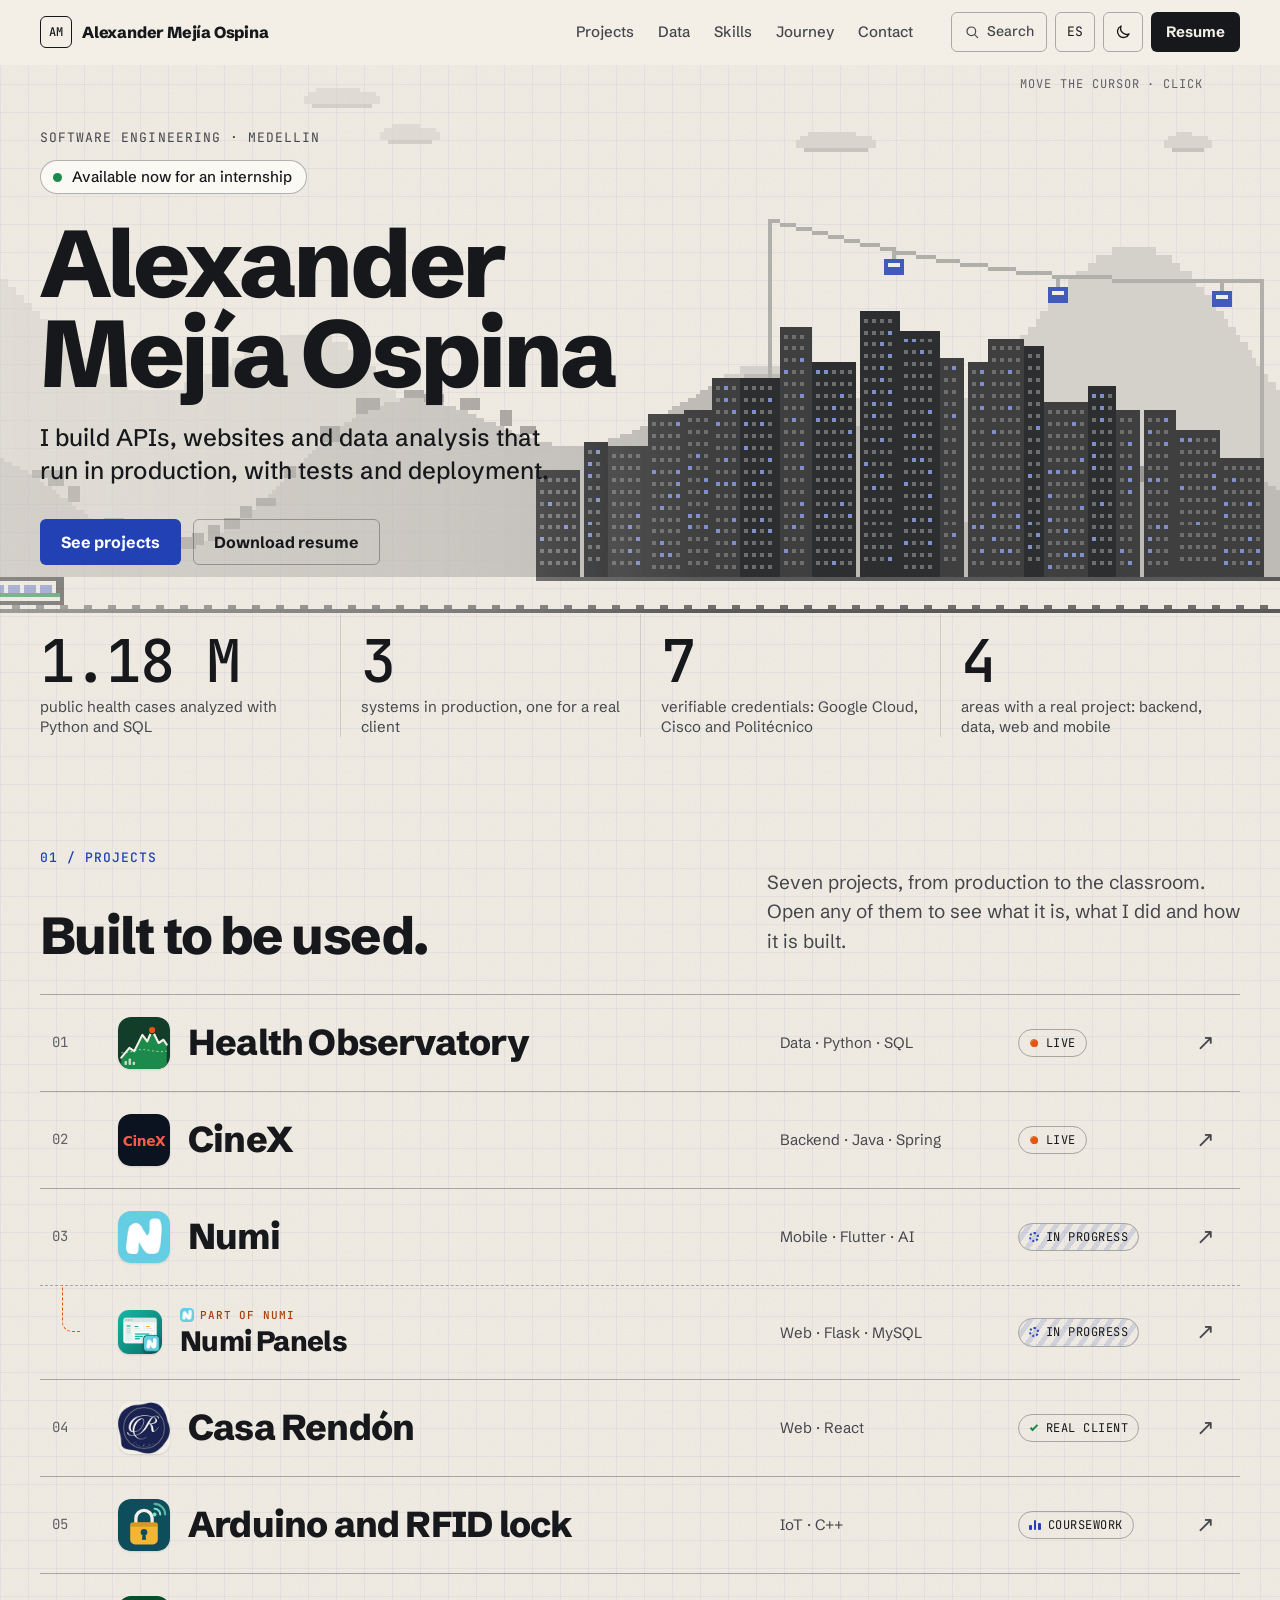
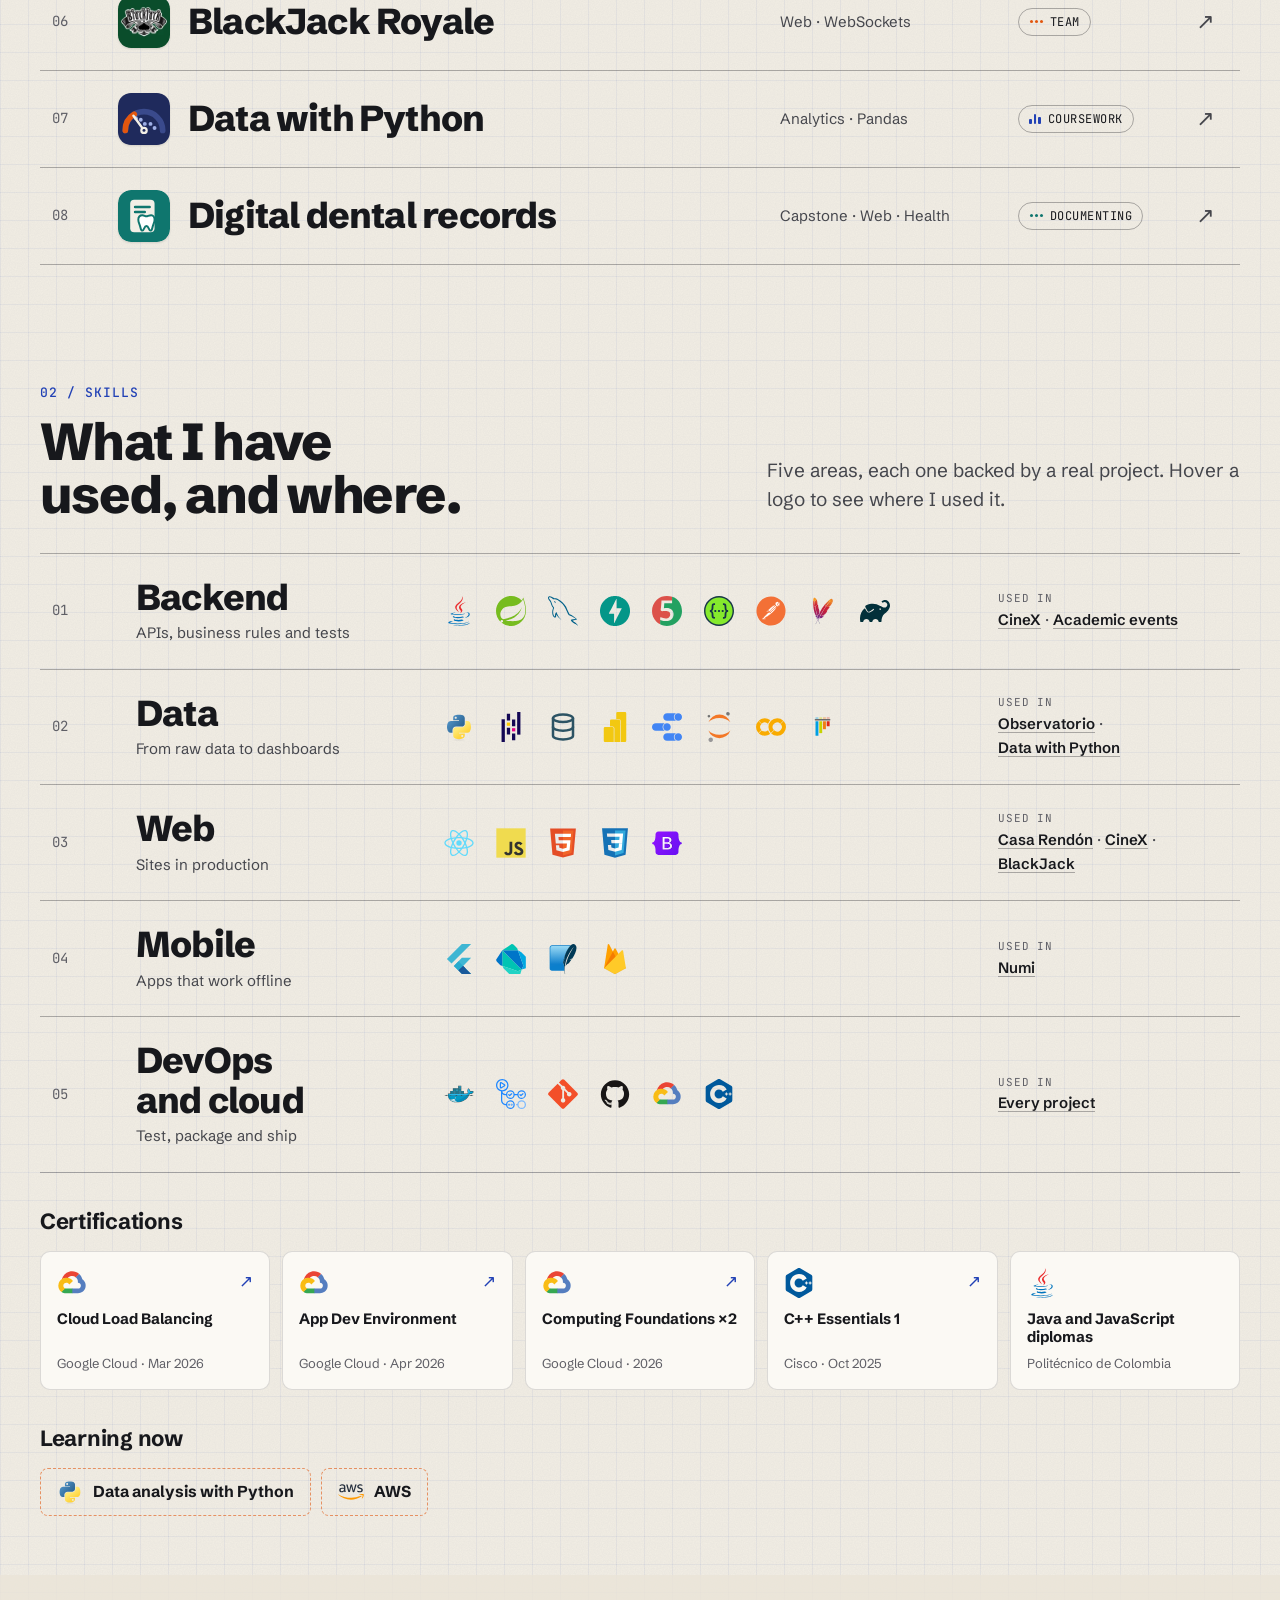
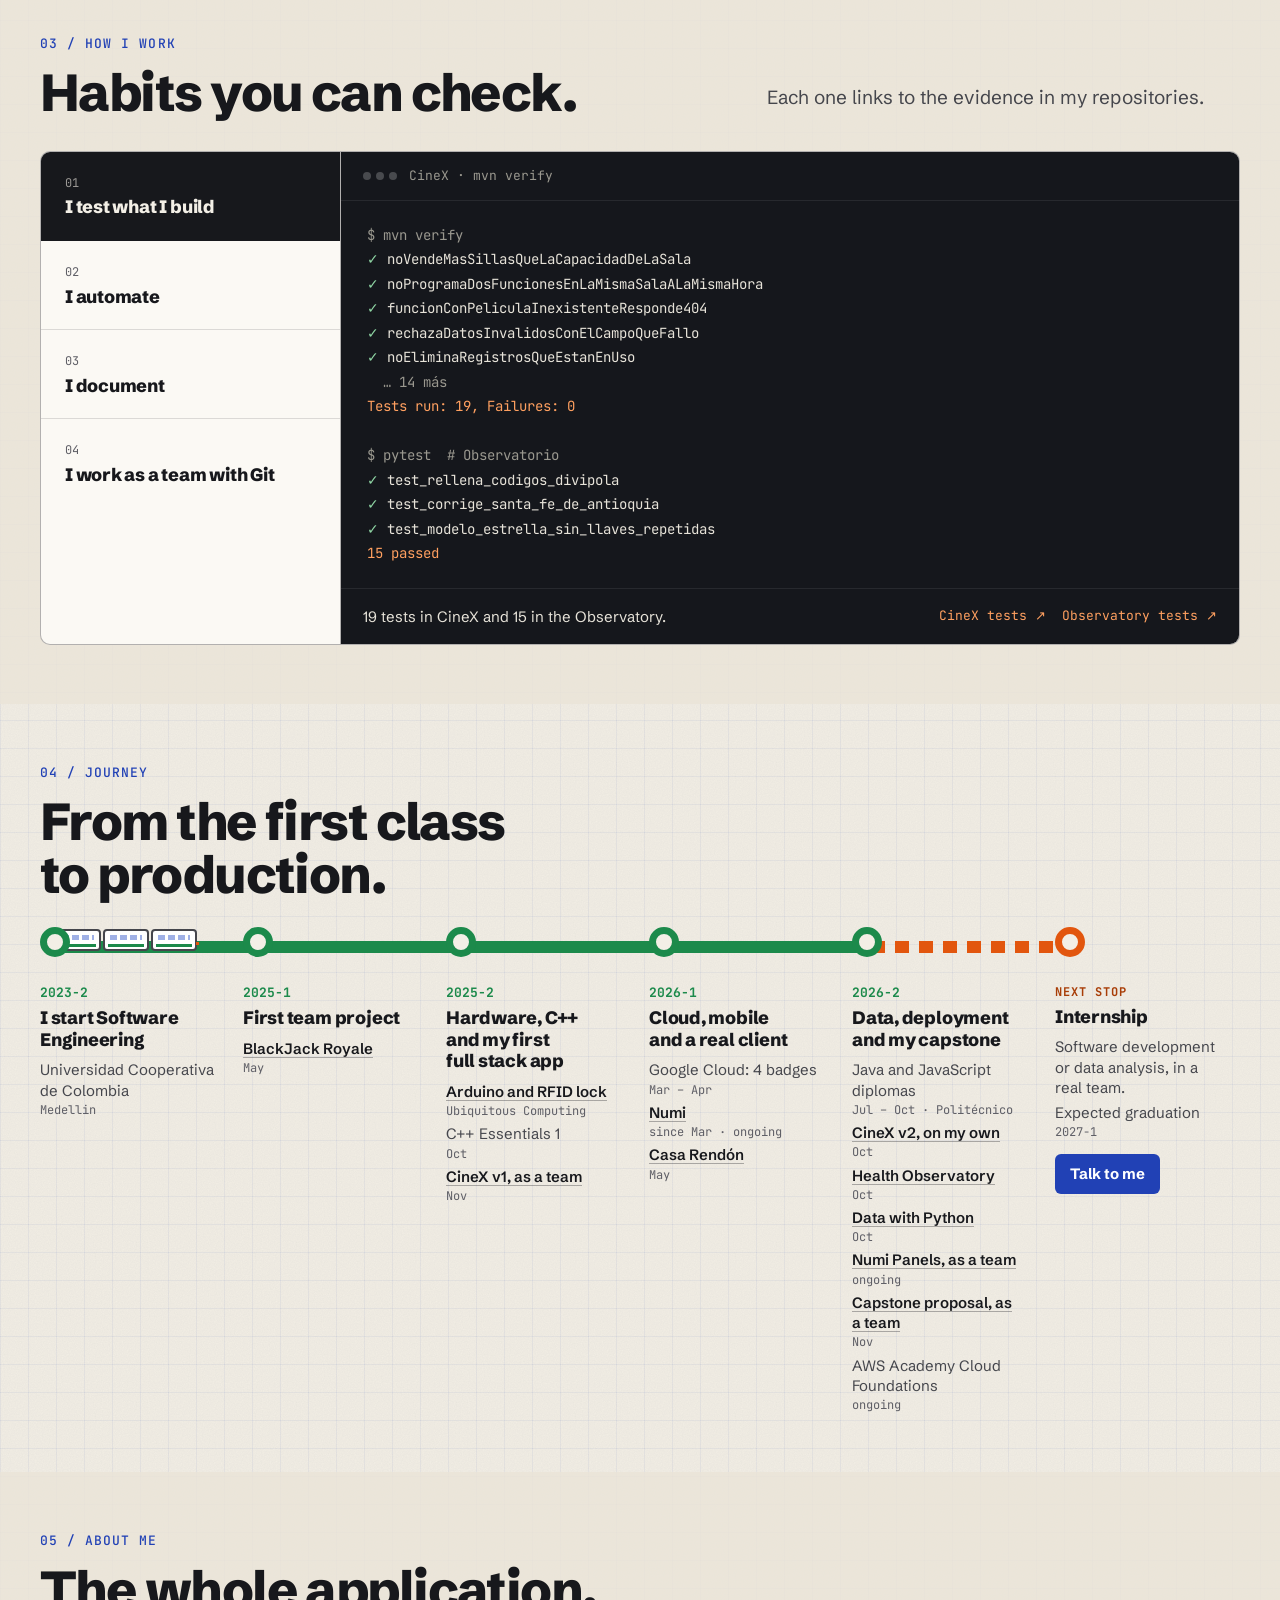
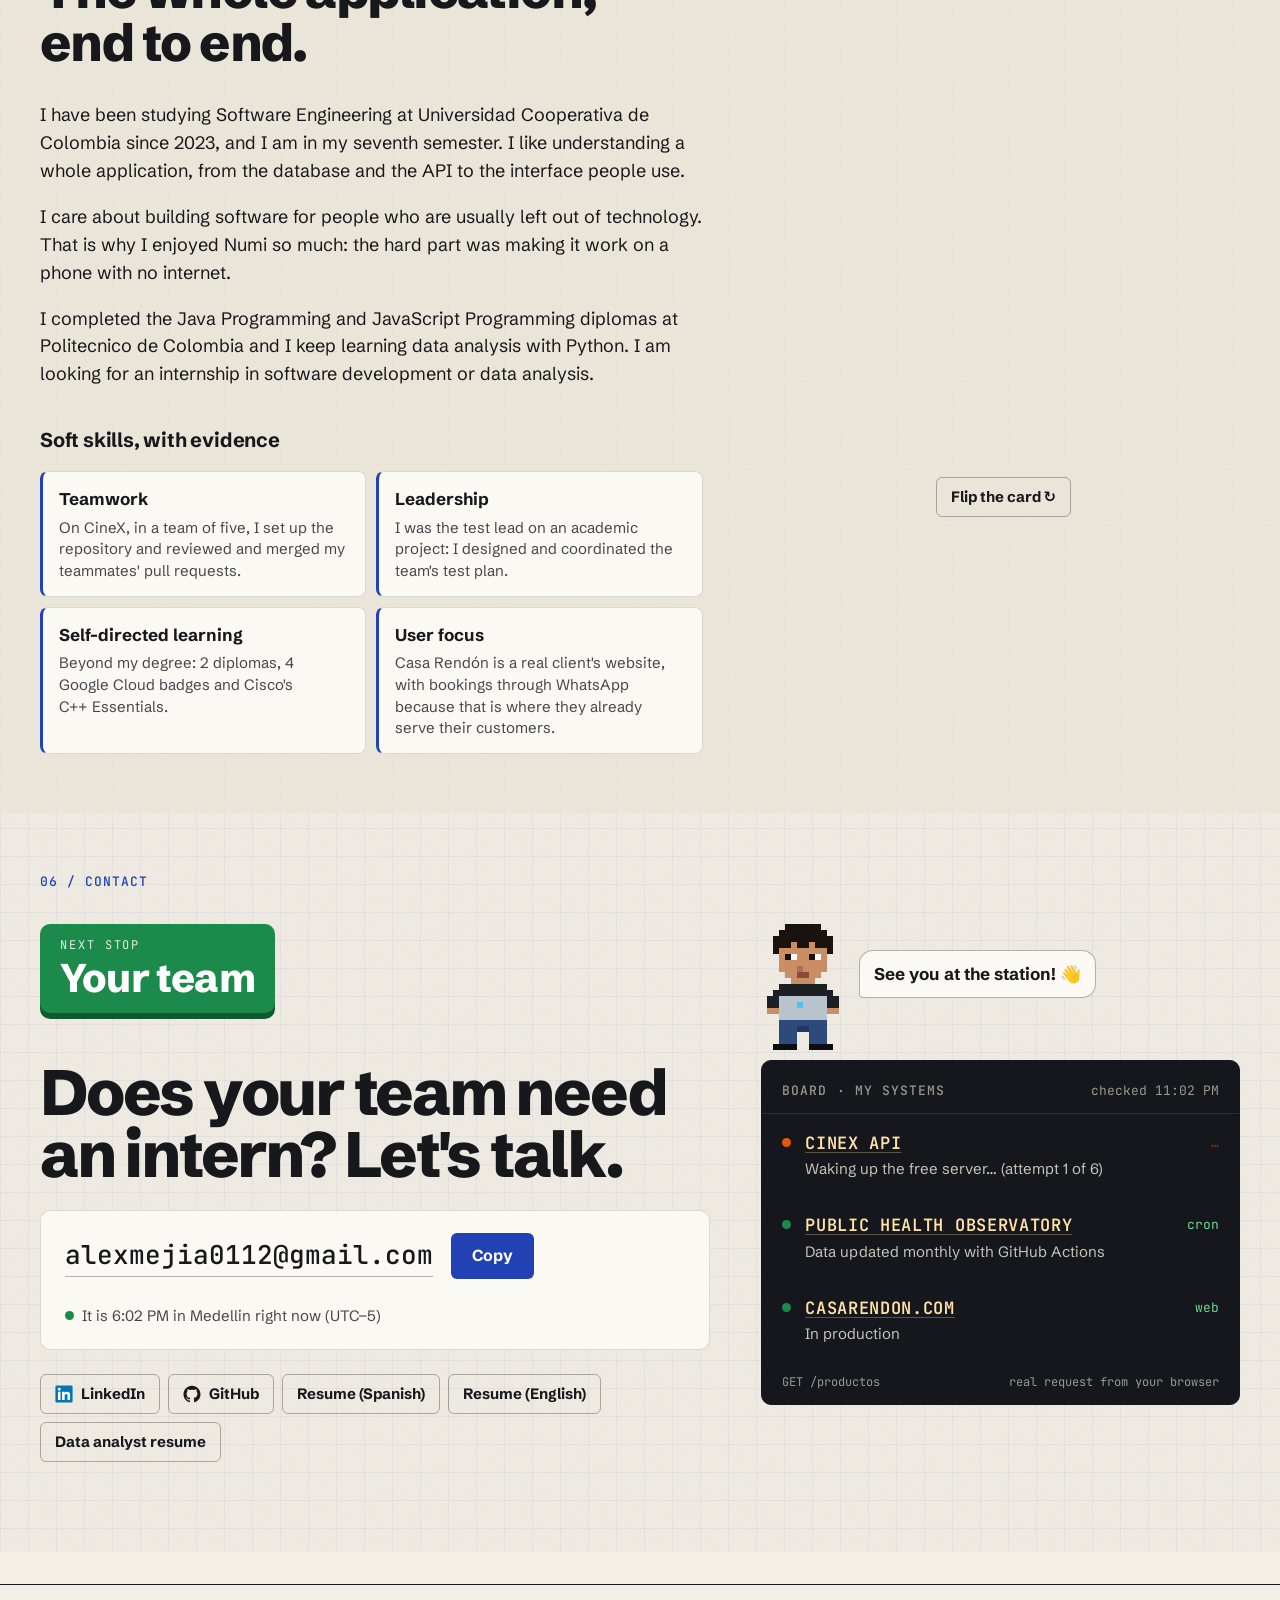
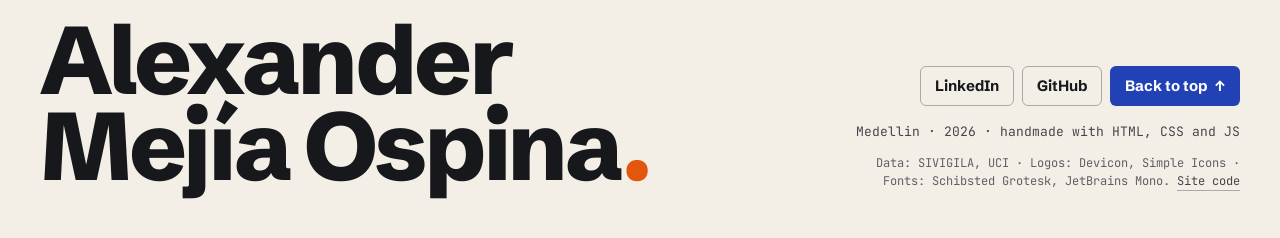
==== index.html @ 8993dd63 "Observatorio: la web y el tablero de Power BI lado a lado y completos, sin recortes" ====
<!doctype html>
<html lang="es">
<head>
  <meta charset="utf-8">
  <meta name="viewport" content="width=device-width, initial-scale=1">
  <title>Alexander Mejía Ospina | Desarrollador full stack y datos</title>
  <meta name="description" content="Portafolio de Alexander Mejía Ospina, estudiante de Ingeniería de Software en Medellín. APIs, sitios web y análisis de datos en producción, con pruebas automáticas y despliegue. Disponible para práctica empresarial.">
  <link rel="canonical" href="https://alexanderm-code.github.io/">
  <link rel="alternate" hreflang="es" href="https://alexanderm-code.github.io/">
  <link rel="alternate" hreflang="en" href="https://alexanderm-code.github.io/?lang=en">
  <link rel="alternate" hreflang="x-default" href="https://alexanderm-code.github.io/">
  <meta property="og:type" content="website">
  <meta property="og:site_name" content="Alexander Mejía Ospina">
  <meta property="og:title" content="Alexander Mejía Ospina | Desarrollador full stack y datos">
  <meta property="og:description" content="Construyo APIs, sitios web y análisis de datos que funcionan en producción, con pruebas y despliegue.">
  <meta property="og:url" content="https://alexanderm-code.github.io/">
  <meta property="og:image" content="https://alexanderm-code.github.io/assets/og.jpg?v=2026-10-31">
  <meta property="og:image:width" content="1200">
  <meta property="og:image:height" content="630">
  <meta property="og:image:alt" content="Alexander Mejía Ospina, desarrollador full stack y de datos, disponible para práctica, sobre una ciudad pixel de Medellín con metro y metrocable">
  <meta property="og:locale" content="es_CO">
  <meta property="og:locale:alternate" content="en_US">
  <meta name="twitter:card" content="summary_large_image">
  <meta name="twitter:title" content="Alexander Mejía Ospina | Desarrollador full stack y datos">
  <meta name="twitter:description" content="APIs, sitios web y análisis de datos en producción, con pruebas y despliegue.">
  <meta name="twitter:image" content="https://alexanderm-code.github.io/assets/og.jpg?v=2026-10-31">
  <meta name="color-scheme" content="light dark">
  <meta name="theme-color" content="#f3efe6" media="(prefers-color-scheme: light)">
  <meta name="theme-color" content="#121418" media="(prefers-color-scheme: dark)">
  <link rel="icon" type="image/png" sizes="32x32" href="assets/favicon-32.png">
  <link rel="icon" type="image/png" sizes="192x192" href="assets/icon-192.png">
  <link rel="apple-touch-icon" href="assets/apple-touch-icon.png">
  <link rel="me" href="https://github.com/AlexanderM-Code">
  <link rel="me" href="https://www.linkedin.com/in/alexander-mejia-ospina">
  <link rel="preconnect" href="https://cinex-api-lt2q.onrender.com" crossorigin>
  <link rel="stylesheet" href="css/styles.css?v=2026-11-07f">
  <script>
    // Tema e idioma antes de pintar, para que la página no parpadee.
    (function () {
      var d = document.documentElement, theme = null, lang = null;
      d.classList.add('js');
      try { theme = localStorage.getItem('theme'); lang = localStorage.getItem('lang'); } catch (e) { /* sin almacenamiento */ }
      if (theme === 'light' || theme === 'dark') {
        d.setAttribute('data-theme', theme);
        // Con un tema elegido a mano, la barra del navegador lo sigue aunque el sistema diga otra cosa
        document.querySelectorAll('meta[name="theme-color"]').forEach(function (m) { m.setAttribute('content', theme === 'dark' ? '#121418' : '#f3efe6'); });
      }
      var q = /[?&]lang=(es|en)\b/.exec(location.search);
      if (q) lang = q[1];
      if (lang === 'en') {
        d.setAttribute('data-lang-pending', 'en');
        setTimeout(function () { d.removeAttribute('data-lang-pending'); }, 1500);
      }
    })();
  </script>
  <script src="js/main.js?v=2026-11-07f" defer></script>
  <script type="application/ld+json">
  {
    "@context": "https://schema.org",
    "@type": "Person",
    "name": "Alexander Mejía Ospina",
    "url": "https://alexanderm-code.github.io/",
    "image": "https://alexanderm-code.github.io/assets/og.jpg?v=2026-10-31",
    "jobTitle": "Estudiante de Ingeniería de Software · Desarrollador full stack en formación",
    "email": "mailto:alexmejia0112@gmail.com",
    "address": { "@type": "PostalAddress", "addressLocality": "Medellín", "addressCountry": "CO" },
    "alumniOf": { "@type": "CollegeOrUniversity", "name": "Universidad Cooperativa de Colombia" },
    "knowsLanguage": ["es", "en"],
    "knowsAbout": ["Java", "Spring Boot", "MySQL", "Python", "pandas", "SQL", "FastAPI", "JavaScript", "React", "Docker", "GitHub Actions"],
    "sameAs": [
      "https://www.linkedin.com/in/alexander-mejia-ospina",
      "https://github.com/AlexanderM-Code"
    ]
  }
  </script>
</head>
<body>
  <a class="skip" href="#contenido" data-en="Skip to content">Saltar al contenido</a>
  <div class="progress" aria-hidden="true"><span id="progress-bar"></span></div>

  <header class="nav" id="nav">
    <div class="wrap nav-row">
      <a class="brand" href="#inicio">
        <span class="brand-mark" aria-hidden="true">AM</span><span class="brand-name">Alexander Mejía Ospina</span>
      </a>
      <button class="tool cmdk-open cmdk-open-mobile" type="button" aria-haspopup="dialog" aria-controls="cmdk" aria-label="Buscar en el sitio" data-en-aria="Search the site">
        <svg viewBox="0 0 24 24" width="18" height="18" aria-hidden="true"><circle cx="11" cy="11" r="6.5" fill="none" stroke="currentColor" stroke-width="1.8"/><path d="m16 16 4.5 4.5" stroke="currentColor" stroke-width="1.8" stroke-linecap="round"/></svg>
      </button>
      <button class="menu-toggle" type="button" id="menu-toggle" aria-expanded="false" aria-controls="menu">
        <span class="menu-icon" aria-hidden="true"><span></span><span></span></span>
        <span data-en="Menu">Menú</span>
      </button>
      <nav class="menu" id="menu" aria-label="Principal" data-en-aria="Main">
        <div class="menu-rail">
        <ul class="menu-links">
          <li><a href="#proyectos" data-en="Projects">Proyectos</a></li>
          <li><a href="#datos" data-en="Data">Datos</a></li>
          <li><a href="#habilidades" data-en="Skills">Habilidades</a></li>
          <li><a href="#trayectoria" data-en="Journey">Trayectoria</a></li>
          <li><a href="#contacto" data-en="Contact">Contacto</a></li>
        </ul>
        <span class="menu-indicator" id="menu-indicator" aria-hidden="true"></span>
        </div>
        <div class="menu-tools">
          <button class="tool cmdk-open cmdk-search-btn" type="button" aria-haspopup="dialog" aria-controls="cmdk" aria-keyshortcuts="Control+K Meta+K" aria-label="Buscar en el sitio" data-en-aria="Search the site" title="Buscar (Ctrl K)"><svg viewBox="0 0 24 24" width="16" height="16" aria-hidden="true"><circle cx="11" cy="11" r="6.5" fill="none" stroke="currentColor" stroke-width="1.8"/><path d="m16 16 4.5 4.5" stroke="currentColor" stroke-width="1.8" stroke-linecap="round"/></svg><span data-en="Search">Buscar</span></button>
          <button class="tool" type="button" id="lang-toggle" aria-label="EN, read this page in English" lang="en"><span class="mono">EN</span></button>
          <button class="tool" type="button" id="theme-toggle" aria-label="Cambiar a tema oscuro" data-label-dark="Cambiar a tema oscuro" data-label-light="Cambiar a tema claro" data-en-label-dark="Switch to dark theme" data-en-label-light="Switch to light theme">
            <svg class="i-moon" viewBox="0 0 24 24" width="18" height="18" aria-hidden="true"><path d="M20 14.5A8 8 0 0 1 9.5 4a8 8 0 1 0 10.5 10.5Z" fill="none" stroke="currentColor" stroke-width="1.8" stroke-linejoin="round"/></svg>
            <svg class="i-sun" viewBox="0 0 24 24" width="18" height="18" aria-hidden="true"><circle cx="12" cy="12" r="4" fill="none" stroke="currentColor" stroke-width="1.8"/><path d="M12 2.5v2.5M12 19v2.5M2.5 12H5M19 12h2.5M5.3 5.3l1.8 1.8M16.9 16.9l1.8 1.8M5.3 18.7l1.8-1.8M16.9 7.1l1.8-1.8" stroke="currentColor" stroke-width="1.8" stroke-linecap="round"/></svg>
          </button>
          <a class="btn btn-ink btn-sm" href="cv/CV_Alexander_Mejia_Ospina.pdf?v=2026-11-07f" data-en-href="cv/Resume_Alexander_Mejia_Ospina_EN.pdf?v=2026-11-07f" download data-en="Resume">Hoja de vida</a>
        </div>
      </nav>
    </div>
  </header>

  <main id="contenido" tabindex="-1">

    <!-- INICIO -->
    <section class="hero" id="inicio" aria-labelledby="hero-name">
      <div class="hero-field" aria-hidden="true">
        <canvas id="hero-canvas"></canvas>
        <p class="hero-hint mono" data-en="move the cursor · click">mueve el cursor · haz clic</p>
      </div>
      <div class="wrap hero-grid">
        <div class="hero-copy">
          <p class="tag mono" data-en="Software Engineering · Medellin">Ingeniería de Software · Medellín</p>
          <p class="availability">
            <span class="dot dot-ok" aria-hidden="true"></span>
            <span data-en="Available now for an internship">Disponible desde ya para práctica empresarial</span>
          </p>
          <h1 class="name" id="hero-name"><span class="ln"><span>Alexander</span></span> <span class="ln"><span>Mejía Ospina</span></span></h1>
          <p class="value" data-en="I build APIs, websites and data analysis that run in production, with tests and deployment.">Construyo APIs, sitios web y análisis de datos que funcionan en producción, con pruebas y despliegue.</p>
          <div class="actions">
            <a class="btn btn-accent" href="#proyectos" data-en="See projects">Ver proyectos</a>
            <a class="btn btn-line" href="cv/CV_Alexander_Mejia_Ospina.pdf?v=2026-11-07f" data-en-href="cv/Resume_Alexander_Mejia_Ospina_EN.pdf?v=2026-11-07f" download data-en="Download resume">Descargar hoja de vida</a>
          </div>
        </div>
      </div>

      <div class="wrap">
        <dl class="metrics rise" style="--i:3">
          <div class="metric">
            <dt><a class="metric-link" href="#observatorio" data-en="public health cases analyzed with Python and SQL">casos de salud pública analizados con Python y SQL</a></dt>
            <dd class="mono"><span class="count" data-count="1.18" data-decimals="2" data-suffix="&#160;M">1,18&nbsp;M</span><span class="metric-go" aria-hidden="true">↗</span></dd>
          </div>
          <div class="metric">
            <dt><a class="metric-link" href="#proyectos" data-en="systems in production, one for a real client">sistemas en producción, uno para un cliente real</a></dt>
            <dd class="mono"><span class="count" data-count="3">3</span><span class="metric-go" aria-hidden="true">↗</span></dd>
          </div>
          <div class="metric">
            <dt><a class="metric-link" href="#certificaciones" data-en="verifiable credentials: Google Cloud, Cisco and Politécnico">credenciales verificables: Google Cloud, Cisco y Politécnico</a></dt>
            <dd class="mono"><span class="count" data-count="7">7</span><span class="metric-go" aria-hidden="true">↗</span></dd>
          </div>
          <div class="metric">
            <dt><a class="metric-link" href="#habilidades" data-en="areas with a real project: backend, data, web and mobile">áreas con proyecto propio: backend, datos, web y móvil</a></dt>
            <dd class="mono"><span class="count" data-count="4">4</span><span class="metric-go" aria-hidden="true">↗</span></dd>
          </div>
        </dl>
      </div>
    </section>

    <!-- PROYECTOS DESTACADOS -->
    <section class="section" id="proyectos" aria-labelledby="proyectos-title">
      <div class="wrap">
        <div class="section-head">
          <p class="label mono" aria-hidden="true">01 / <span data-en="Projects">Proyectos</span></p>
          <h2 class="section-title" id="proyectos-title" data-en="Built to be used.">Hechos para usarse.</h2>
          <p class="section-lede" data-en="Seven projects, from production to the classroom. Open any of them to see what it is, what I did and how it is built.">Siete proyectos, de producción a clase. Abre cualquiera para ver qué es, qué hice y con qué está hecho.</p>
        </div>

        <div class="idx">
          <ol class="idx-list">
          <li><button class="idx-row" type="button" data-dialog="dlg-observatorio" data-video="assets/previews/obs.mp4" data-preview="assets/observatorio.webp" aria-haspopup="dialog">
            <span class="idx-num mono">01</span>
            <img class="idx-thumb" src="assets/observatorio.webp" alt="" loading="lazy" decoding="async">
            <img class="idx-logo" src="assets/logos-proyectos/observatorio.svg" width="52" height="52" alt="" loading="lazy" decoding="async">
            <span class="idx-name" data-en="Health Observatory">Observatorio de Salud</span>
            <span class="idx-area" data-en="Data · Python · SQL">Datos · Python · SQL</span>
            <span class="idx-pill mono st-live"><i class="st" aria-hidden="true"></i><span data-en="Live">En vivo</span></span>
            <span class="idx-go" aria-hidden="true">↗</span>
          </button></li>
          <li><button class="idx-row" type="button" data-dialog="dlg-cinex" data-video="assets/previews/cinex-recorrido.mp4" data-preview="assets/previews/cinex-poster.webp" aria-haspopup="dialog">
            <span class="idx-num mono">02</span>
            <img class="idx-thumb" src="assets/cinex-inicio.webp" alt="" loading="lazy" decoding="async">
            <img class="idx-logo" src="assets/logos-proyectos/cinex.svg" width="52" height="52" alt="" loading="lazy" decoding="async">
            <span class="idx-name">CineX</span>
            <span class="idx-area" data-en="Backend · Java · Spring">Backend · Java · Spring</span>
            <span class="idx-pill mono st-live"><i class="st" aria-hidden="true"></i><span data-en="Live">En vivo</span></span>
            <span class="idx-go" aria-hidden="true">↗</span>
          </button></li>
          <li><button class="idx-row" type="button" data-dialog="dlg-numi" data-video="assets/previews/numi-vertical.mp4" data-preview="assets/previews/numi-vertical.webp" data-vertical aria-haspopup="dialog">
            <span class="idx-num mono">03</span>
            <img class="idx-thumb" src="assets/numi-inicio.webp" alt="" loading="lazy" decoding="async">
            <img class="idx-logo" src="assets/logos-proyectos/numi.webp?v=2" width="52" height="52" alt="" loading="lazy" decoding="async">
            <span class="idx-name">Numi</span>
            <span class="idx-area" data-en="Mobile · Flutter · AI">Móvil · Flutter · IA</span>
            <span class="idx-pill mono st-build"><i class="st" aria-hidden="true"></i><span data-en="In progress">En desarrollo</span></span>
            <span class="idx-go" aria-hidden="true">↗</span>
          </button></li>
          <li class="idx-sub"><button class="idx-row idx-row-sub" type="button" data-dialog="dlg-paneles" data-preview="assets/paneles.webp" aria-haspopup="dialog">
            <span class="idx-num mono" aria-hidden="true"></span>
            <img class="idx-thumb" src="assets/paneles.webp" alt="" loading="lazy" decoding="async">
            <img class="idx-logo" src="assets/logos-proyectos/paneles.webp" width="52" height="52" alt="" loading="lazy" decoding="async">
            <span class="idx-name"><span class="idx-via mono"><img src="assets/logos-proyectos/numi.webp?v=2" width="14" height="14" alt=""><span data-en="Part of Numi">Parte de Numi</span></span><span data-en="Numi Panels">Paneles de Numi</span></span>
            <span class="idx-area" data-en="Web · Flask · MySQL">Web · Flask · MySQL</span>
            <span class="idx-pill mono st-build"><i class="st" aria-hidden="true"></i><span data-en="In progress">En desarrollo</span></span>
            <span class="idx-go" aria-hidden="true">↗</span>
          </button></li>
          <li><button class="idx-row" type="button" data-dialog="dlg-casa" data-video="assets/previews/casa.mp4" data-preview="assets/casa-rendon-poster.webp" aria-haspopup="dialog">
            <span class="idx-num mono">04</span>
            <img class="idx-thumb" src="assets/casa-rendon.webp" alt="" loading="lazy" decoding="async">
            <img class="idx-logo" src="assets/logos-proyectos/casa-rendon.webp" width="52" height="52" alt="" loading="lazy" decoding="async">
            <span class="idx-name">Casa Rendón</span>
            <span class="idx-area" data-en="Web · React">Web · React</span>
            <span class="idx-pill mono st-client"><i class="st" aria-hidden="true"></i><span data-en="Real client">Cliente real</span></span>
            <span class="idx-go" aria-hidden="true">↗</span>
          </button></li>
          <li><button class="idx-row" type="button" data-dialog="dlg-rfid" data-preview="assets/portada-arduino.webp" aria-haspopup="dialog">
            <span class="idx-num mono">05</span>
            <img class="idx-thumb" src="assets/portada-arduino.webp" alt="" loading="lazy" decoding="async">
            <img class="idx-logo" src="assets/logos-proyectos/rfid.svg" width="52" height="52" alt="" loading="lazy" decoding="async">
            <span class="idx-name" data-en="Arduino and RFID lock">Arduino y cerradura RFID</span>
            <span class="idx-area" data-en="IoT · C++">IoT · C++</span>
            <span class="idx-pill mono st-course"><i class="st" aria-hidden="true"><b></b><b></b><b></b></i><span data-en="Coursework">Clase</span></span>
            <span class="idx-go" aria-hidden="true">↗</span>
          </button></li>
          <li><button class="idx-row" type="button" data-dialog="dlg-blackjack" data-video="assets/previews/bj.mp4" data-preview="assets/blackjack.webp" aria-haspopup="dialog">
            <span class="idx-num mono">06</span>
            <img class="idx-thumb" src="assets/blackjack.webp" alt="" loading="lazy" decoding="async">
            <img class="idx-logo" src="assets/logos-proyectos/blackjack.webp" width="52" height="52" alt="" loading="lazy" decoding="async">
            <span class="idx-name">BlackJack Royale</span>
            <span class="idx-area" data-en="Web · WebSockets">Web · WebSockets</span>
            <span class="idx-pill mono st-team"><i class="st" aria-hidden="true"><b></b><b></b><b></b></i><span data-en="Team">Equipo</span></span>
            <span class="idx-go" aria-hidden="true">↗</span>
          </button></li>
          <li><button class="idx-row" type="button" data-dialog="dlg-datos" data-preview="assets/portada-datos.webp" aria-haspopup="dialog">
            <span class="idx-num mono">07</span>
            <span class="idx-thumb idx-thumb-plot" aria-hidden="true"><svg viewBox="0 0 640 440"><use href="#mpg-plot"/></svg></span>
            <img class="idx-logo" src="assets/logos-proyectos/datos.svg" width="52" height="52" alt="" loading="lazy" decoding="async">
            <span class="idx-name" data-en="Data with Python">Datos con Python</span>
            <span class="idx-area" data-en="Analytics · Pandas">Analítica · Pandas</span>
            <span class="idx-pill mono st-course"><i class="st" aria-hidden="true"><b></b><b></b><b></b></i><span data-en="Coursework">Clase</span></span>
            <span class="idx-go" aria-hidden="true">↗</span>
          </button></li>
          <li><button class="idx-row" type="button" data-dialog="dlg-historias" data-preview="assets/portada-historias.webp" aria-haspopup="dialog">
            <span class="idx-num mono">08</span>
            <img class="idx-thumb" src="assets/portada-historias.webp" alt="" loading="lazy" decoding="async">
            <img class="idx-logo" src="assets/logos-proyectos/historias.svg" width="52" height="52" alt="" loading="lazy" decoding="async">
            <span class="idx-name" data-en="Digital dental records">Historias clínicas digitales</span>
            <span class="idx-area" data-en="Capstone · Web · Health">Proyecto de grado · Web · Salud</span>
            <span class="idx-pill mono st-doc"><i class="st" aria-hidden="true"><b></b><b></b><b></b></i><span data-en="Documenting">En documentación</span></span>
            <span class="idx-go" aria-hidden="true">↗</span>
          </button></li>
          </ol>
          <video class="idx-float" muted loop playsinline preload="none" aria-hidden="true" tabindex="-1"></video>
        </div>
      </div>

      <!-- Casos de estudio y fichas de cada proyecto -->
      <dialog class="dlg dlg-case dlg-p" id="dlg-observatorio" aria-labelledby="observatorio-p-title" data-slug="observatorio">
        <header class="p-bar">
          <img class="p-logo" src="assets/logos-proyectos/observatorio.svg" width="48" height="48" alt="">
          <div class="p-name"><h3 class="p-title" id="observatorio-p-title" data-en="Antioquia Public Health Observatory">Observatorio de Salud Pública de Antioquia</h3><p class="p-meta"><span class="idx-pill mono st-live"><i class="st" aria-hidden="true"></i><span data-en="Live">En vivo</span></span><span class="p-meta-txt mono" data-en="Personal project · 2026">Proyecto personal · 2026</span></p></div>
          <div class="p-actions"><a class="btn btn-sm btn-accent" href="https://alexanderm-code.github.io/observatorio-salud-antioquia/" target="_blank" rel="noopener" data-en="Open the observatory">Ver observatorio</a><a class="btn btn-sm btn-line" href="https://github.com/AlexanderM-Code/observatorio-salud-antioquia" target="_blank" rel="noopener" data-en="Code">Código</a></div>
          <button class="dlg-close" type="button" data-close aria-label="Cerrar" data-en-aria="Close"><svg viewBox="0 0 24 24" width="20" height="20" aria-hidden="true"><path d="M6 6l12 12M18 6 6 18" stroke="currentColor" stroke-width="2" stroke-linecap="round"/></svg></button>
        </header>
        <article class="p-body" id="observatorio">
          <div class="p-media p-media-duo"><figure class="p-shot"><div class="browser" data-ui>
              <p class="browser-bar mono"><span class="browser-dots" aria-hidden="true"></span><span>alexanderm-code.github.io/observatorio-salud-antioquia</span></p>
              <img src="assets/observatorio.webp" width="1280" height="800" loading="lazy" decoding="async" alt="Página del Observatorio: título ¿Cuándo el dengue se vuelve epidemia?, selector de años y la gráfica semanal de 2016 con el canal endémico" data-en-alt="Observatory page: the title When does dengue become an epidemic?, a year picker and the 2016 weekly chart with the endemic channel">
            </div><figcaption><b data-en="The observatory online.">El observatorio en línea.</b> <span data-en="Weekly dengue cases against the endemic channel.">Casos semanales de dengue frente al canal endémico.</span></figcaption></figure><figure class="p-shot p-shot-2"><div class="browser" data-ui>
              <p class="browser-bar mono"><span class="browser-dots" aria-hidden="true"></span><span data-en="Power BI · Observatory dashboard">Power BI · Tablero del Observatorio</span></p>
              <img src="assets/observatorio-powerbi.webp" width="1280" height="714" loading="lazy" decoding="async" alt="Tablero de Power BI: casos notificados, año con más casos, tasa por 100.000 habitantes, años epidémicos en naranja y los municipios con más casos y con más riesgo" data-en-alt="Power BI dashboard: reported cases, peak year, rate per 100,000 people, epidemic years in orange and the municipalities with the most cases and the highest risk">
            </div><figcaption><b data-en="Power BI dashboard.">Tablero en Power BI.</b> <span data-en="Medellín has half the cases, but the highest risk per 100,000 people is in small towns like Valparaíso.">Medellín tiene la mitad de los casos, pero el mayor riesgo por cada 100.000 habitantes está en municipios pequeños como Valparaíso.</span></figcaption></figure></div>
          <section class="p-intro">
            <p class="p-lede" data-en="A data pipeline, an API and a public page about the cases reported to SIVIGILA in Antioquia between 2007 and 2022.">Pipeline de datos, API y página pública sobre los casos notificados al SIVIGILA en Antioquia entre 2007 y 2022.</p>
            <dl class="kpis"><div class="kpi"><dt class="mono" data-en="1.18 M">1,18 M</dt><dd data-en="reported cases, cleaned and published">casos notificados, limpios y publicados</dd></div><div class="kpi"><dt class="mono" data-en="16">16</dt><dd data-en="years of data, 2007 to 2022">años de datos, de 2007 a 2022</dd></div><div class="kpi"><dt class="mono" data-en="125">125</dt><dd data-en="municipalities in Antioquia">municipios de Antioquia</dd></div></dl>
          </section>
          <section class="p-flow" aria-labelledby="observatorio-flow-h">
            <h4 class="p-h mono" id="observatorio-flow-h" data-en="How it works">Cómo funciona</h4>
            <ol class="flow" style="--n:5" aria-label="Cómo funciona" data-en-aria="How it works"><li class="flow-step"><span class="flow-k mono">01</span><b>SIVIGILA</b><span data-en="open data">datos abiertos</span></li><li class="flow-step"><span class="flow-k mono">02</span><b>Python</b><span data-en="cleaning">limpieza</span></li><li class="flow-step"><span class="flow-k mono">03</span><b>MySQL</b><span data-en="star schema">modelo estrella</span></li><li class="flow-step"><span class="flow-k mono">04</span><b>FastAPI</b><span data-en="API and tests">API y pruebas</span></li><li class="flow-step"><span class="flow-k mono">05</span><b data-en="Dashboards">Tableros</b><span>web, Power BI, Looker</span></li></ol>
          </section>
          <div class="p-rt"><section class="p-role" aria-labelledby="observatorio-role-h">
              <h4 class="p-h mono" id="observatorio-role-h" data-en="My role">Mi rol</h4>
              <p class="p-team"><span class="p-team-chip p-team-solo" data-en="Solo">Individual</span></p>
              <p class="p-role-txt" data-en="Personal project: I did all of it, from data extraction to the published page and the dashboards.">Proyecto personal: lo hice todo, de la extracción de los datos a la página publicada y los tableros.</p>
            </section><section class="p-tools" aria-labelledby="observatorio-tools-h">
              <h4 class="p-h mono" id="observatorio-tools-h" data-en="Tools">Herramientas</h4>
              <ul class="chips" aria-label="Herramientas" data-en-aria="Tools"><li><img src="assets/logos/python.svg" width="16" height="16" alt="" loading="lazy" decoding="async">Python</li><li><img src="assets/logos/pandas.svg" width="16" height="16" alt="" loading="lazy" decoding="async">pandas</li><li><img src="assets/logos/sql.svg" width="16" height="16" alt="" loading="lazy" decoding="async">SQL</li><li><img src="assets/logos/mysql.svg" width="16" height="16" alt="" loading="lazy" decoding="async">MySQL</li><li><img src="assets/logos/fastapi.svg" width="16" height="16" alt="" loading="lazy" decoding="async">FastAPI</li><li><img src="assets/logos/powerbi.svg" width="16" height="16" alt="" loading="lazy" decoding="async">Power BI</li><li><img src="assets/logos/lookerstudio.svg" width="16" height="16" alt="" loading="lazy" decoding="async">Looker Studio</li><li><img src="assets/logos/pytest.svg" width="16" height="16" alt="" loading="lazy" decoding="async">pytest</li><li><img src="assets/logos/docker.svg" width="16" height="16" alt="" loading="lazy" decoding="async">Docker</li><li><img src="assets/logos/githubactions.svg" width="16" height="16" alt="" loading="lazy" decoding="async">GitHub Actions</li></ul>
            </section></div>
          
          <section class="p-piece"><h4 class="p-h mono" data-en="Highlight">Lo más destacado</h4><div class="lab" id="datos" aria-labelledby="chart-title">
            <div class="lab-head">
              <div>
                <h4 class="lab-title" id="chart-title" data-en="Cases per year in Antioquia, 2007–2022">Casos por año en Antioquia, 2007–2022</h4>
                <p class="lab-sub mono" id="chart-source">Cargando datos del observatorio…</p>
              </div>
              <div class="segmented" role="group" aria-label="Evento" data-en-aria="Disease">
                <button type="button" data-event="210" aria-pressed="true" data-en="Dengue">Dengue</button>
                <button type="button" data-event="490" aria-pressed="false" data-en="Malaria (vivax)">Malaria vivax</button>
                <button type="button" data-event="831" aria-pressed="false" data-en="Chickenpox">Varicela</button>
              </div>
            </div>
            <figure class="chart-box">
              <div class="chart" id="chart" tabindex="0" role="img" aria-roledescription="gráfica" aria-describedby="chart-help" aria-label="Casos anuales de dengue">
                <svg id="chart-svg" viewBox="0 0 720 320" preserveAspectRatio="none" aria-hidden="true" focusable="false"></svg>
                <div class="chart-tip mono" id="chart-tip" aria-hidden="true"></div>
              </div>
              <p class="chart-readout mono" id="chart-readout" aria-live="polite"></p>
              <figcaption class="chart-help" id="chart-help" data-en="Hover over a year or focus the chart and use the arrow keys. Source: SIVIGILA, datos.gov.co.">Pasa el cursor por un año o enfoca la gráfica y usa las flechas. Fuente: SIVIGILA, datos.gov.co.</figcaption>
            </figure>
            <ul class="findings">
              <li class="finding">
                <p class="finding-num mono" data-en="27,628">27.628</p>
                <p data-en="Dengue comes in waves: epidemics in 2010 (25,804 cases) and 2016 (27,628).">El dengue llega en olas: epidemias en 2010 (25.804 casos) y 2016 (27.628).</p>
              </li>
              <li class="finding">
                <p class="finding-num mono" data-en="51%">51&nbsp;%</p>
                <p data-en="Medellin accounts for 51% of all dengue cases in the department.">Medellín concentra el 51&nbsp;% del dengue del departamento.</p>
              </li>
              <li class="finding">
                <p class="finding-num mono" data-en="−90%">−90&nbsp;%</p>
                <p data-en="Vivax malaria fell almost 90% between 2010 and 2017: from 36,768 to 3,748 cases.">La malaria vivax cayó casi 90&nbsp;% entre 2010 y 2017: de 36.768 a 3.748 casos.</p>
              </li>
            </ul>
          </div><div class="res">
              <p class="res-label mono" data-en="Data and analysis">Datos y análisis</p>
              <a class="res-card" href="https://datastudio.google.com/reporting/fa318396-d03e-4a63-96a4-4c17ff79d889" target="_blank" rel="noopener">
                <img src="assets/logos/lookerstudio.svg" width="28" height="28" alt="">
                <span><b data-en="Interactive dashboard">Tablero interactivo</b><small data-en="Looker Studio: cases by year and week, and the municipalities with the most cases and the highest risk. Hover over the charts.">Looker Studio: casos por año y semana, y los municipios con más casos y más riesgo. Pasa el cursor por las gráficas.</small></span>
                <span class="res-go" aria-hidden="true">↗</span>
              </a>
              <a class="res-card" href="https://github.com/AlexanderM-Code/observatorio-salud-antioquia/tree/main/powerbi" target="_blank" rel="noopener">
                <img src="assets/logos/powerbi.svg" width="28" height="28" alt="">
                <span><b data-en="Power BI dashboard">Tablero en Power BI</b><small data-en="The .pbix file with the model, the DAX measures and the rate per 100,000 people, ready to download.">El archivo .pbix con el modelo, las medidas DAX y la tasa por 100.000 habitantes, listo para descargar.</small></span>
                <span class="res-go" aria-hidden="true">↗</span>
              </a>
            </div></section>
          <div class="case-more-wrap">
            <button class="case-toggle" type="button" aria-expanded="false" aria-controls="observatorio-more">
              <span class="case-toggle-label">Ver caso completo</span><span class="case-toggle-time"></span>
              <svg class="case-toggle-icon" viewBox="0 0 24 24" width="18" height="18" aria-hidden="true"><path d="M6 9l6 6 6-6" fill="none" stroke="currentColor" stroke-width="2" stroke-linecap="round" stroke-linejoin="round"/></svg>
            </button>
            <div class="case-more" id="observatorio-more"><div class="case-more-inner"><dl class="facts"><div class="fact"><dt class="mono" data-en="Problem">Problema</dt><dd data-en="The open SIVIGILA data arrives as text, with incomplete municipality codes and repeated rows. As it is, it cannot answer questions.">Los datos abiertos del SIVIGILA llegan como texto, con códigos de municipio incompletos y filas repetidas. Así no responden preguntas.</dd></div><div class="fact"><dt class="mono" data-en="What I built">Qué construí</dt><dd data-en="An ETL pipeline in Python and pandas that downloads the data from datos.gov.co, cleans and validates it, loads it into a star schema in MySQL and publishes it through a read-only FastAPI API and this page's chart.">Un pipeline ETL en Python y pandas que descarga los datos de datos.gov.co, los limpia y valida, los carga en un modelo estrella en MySQL y los publica con una API de solo lectura en FastAPI y en la gráfica de esta página.</dd></div><div class="fact"><dt class="mono" data-en="Technical decisions">Decisiones técnicas</dt><dd>
                      <ul class="ticks">
                        <li data-en="DIVIPOLA codes padded to 5 digits; unknown municipalities are kept but left out of rankings.">Códigos DIVIPOLA rellenados a 5 dígitos; los municipios desconocidos se conservan pero quedan fuera de los rankings.</li>
                        <li data-en="Analysis in SQL with CTEs and window functions (LAG, ROW_NUMBER) to compute the endemic channel.">Análisis en SQL con CTE y funciones de ventana (LAG, ROW_NUMBER) para calcular el canal endémico.</li>
                        <li data-en="GitHub Actions runs the pytest suite on every push and refreshes the data on the 1st of every month.">GitHub Actions corre las pruebas con pytest en cada push y actualiza los datos el día 1 de cada mes.</li>
                      </ul>
                    </dd></div><div class="fact"><dt class="mono" data-en="Result">Resultado</dt><dd data-en="1,185,468 reported cases, cleaned and published in an observatory that updates itself.">1.185.468 casos notificados, limpios y publicados en un observatorio que se actualiza solo.</dd></div></dl><div class="learned">
                  <h4 class="learned-title mono" data-en="What I learned">Qué aprendí</h4>
                  <ul class="ticks">
                    <li data-en="Open data does not answer questions as it arrives: it comes as text, with incomplete municipality codes and repeated rows, so it has to be cleaned and validated first.">Los datos abiertos no responden preguntas tal como llegan: vienen como texto, con códigos de municipio incompletos y filas repetidas, y hay que limpiarlos y validarlos primero.</li>
                    <li data-en="Automating the tests and the monthly refresh with GitHub Actions keeps the observatory up to date with no manual work.">Automatizar las pruebas y la actualización mensual con GitHub Actions mantiene el observatorio al día sin trabajo manual.</li>
                  </ul>
                  <h4 class="learned-title mono learned-next" data-en="What I would improve">Qué mejoraría</h4>
                  <p class="learned-text" data-en="Next I would add a map by municipality and an alert when a week crosses the endemic channel.">Lo siguiente: un mapa por municipio y una alerta cuando una semana supere el canal endémico.</p>
                </div></div></div>
          </div>
          <nav class="p-nav" aria-label="Otros proyectos" data-en-aria="Other projects"><span></span><span class="p-nav-gap"></span><button class="p-nav-btn p-nav-next" type="button" data-dialog="dlg-cinex" data-swap aria-haspopup="dialog"><span class="p-nav-dir mono"><span data-en="Next">Siguiente</span><span aria-hidden="true"> →</span></span><span class="p-nav-name" data-en="CineX">CineX</span></button></nav>
        </article>
      </dialog>
      <dialog class="dlg dlg-case dlg-p" id="dlg-numi" aria-labelledby="numi-p-title" data-slug="numi">
        <header class="p-bar">
          <img class="p-logo" src="assets/logos-proyectos/numi.webp?v=2" width="48" height="48" alt="">
          <div class="p-name"><h3 class="p-title" id="numi-p-title">Numi</h3><p class="p-meta"><span class="idx-pill mono st-build"><i class="st" aria-hidden="true"></i><span data-en="In progress">En desarrollo</span></span><span class="p-meta-txt mono" data-en="Mobile app · Team project · 2026">App móvil · Proyecto en equipo · 2026</span></p></div>
          <div class="p-actions"><a class="btn btn-sm btn-accent" href="https://github.com/geminitodo5-sketch/app-educativa-medellin" target="_blank" rel="noopener" data-en="View code">Ver código</a></div>
          <button class="dlg-close" type="button" data-close aria-label="Cerrar" data-en-aria="Close"><svg viewBox="0 0 24 24" width="20" height="20" aria-hidden="true"><path d="M6 6l12 12M18 6 6 18" stroke="currentColor" stroke-width="2" stroke-linecap="round"/></svg></button>
        </header>
        <article class="p-body" id="numi">
          <div class="p-media"><figure class="case-phones">
            <img class="phone" src="assets/numi-progreso.webp" width="560" height="1211" loading="lazy" decoding="async" alt="Pantalla de progreso de Numi con las cinco materias: matemáticas, inglés, ciencias naturales, español y sociales" data-en-alt="Numi progress screen with the five subjects: math, English, science, Spanish and social studies">
            <video class="phone phone-main" id="numi-video" data-src="assets/numi-demo.mp4" data-poster="assets/numi-demo-poster.webp" width="540" height="1200" muted loop playsinline preload="none" aria-label="Video de Numi en modo avión: se escribe la pregunta qué es una fracción y el asistente responde sin internet" data-en-aria="Numi video in airplane mode: someone types what is a fraction and the assistant answers with no internet"></video>
            <img class="phone" src="assets/numi-quiz.webp" width="560" height="1211" loading="lazy" decoding="async" alt="Pregunta de matemáticas en Numi: cuánto es 347 más 285, con cuatro opciones" data-en-alt="A math question in Numi: what is 347 plus 285, with four options">
            <figcaption data-en="Real video of the assistant answering in airplane mode, with the progress screen and a quiz on each side.">Video real del asistente respondiendo en modo avión, con el progreso y un quiz a los lados.</figcaption>
          </figure></div>
          <section class="p-intro">
            <p class="p-lede" data-en="An educational app that works with no internet, with an AI assistant that runs on the phone itself, for children in rural Medellin.">Una app educativa que funciona sin internet, con un asistente de IA que corre en el propio celular, para niños de zonas rurales de Medellín.</p>
            <dl class="kpis"><div class="kpi"><dt class="mono" data-en="100%">100 %</dt><dd data-en="offline once installed: activities, audio and assistant">offline una vez instalada: actividades, audio y asistente</dd></div><div class="kpi"><dt class="mono" data-en="2 GB">2 GB</dt><dd data-en="of RAM is enough: low-end Android 8+">de RAM bastan: Android 8+ de gama baja</dd></div><div class="kpi"><dt class="mono" data-en="15">15</dt><dd data-en="activities across 5 subjects, grades 1 to 5">actividades en 5 materias, de 1.° a 5.°</dd></div></dl>
          </section>
          <section class="p-flow" aria-labelledby="numi-flow-h">
            <h4 class="p-h mono" id="numi-flow-h" data-en="How it works">Cómo funciona</h4>
            <ol class="flow" style="--n:5" aria-label="Cómo funciona" data-en-aria="How it works"><li class="flow-step"><span class="flow-k mono">01</span><b data-en="Activities">Actividades</b><span data-en="15, with audio">15, con audio</span></li><li class="flow-step"><span class="flow-k mono">02</span><b>SQLite</b><span data-en="progress on the phone">progreso en el celular</span></li><li class="flow-step"><span class="flow-k mono">03</span><b data-en="Assistant">Asistente</b><span data-en="Gemma 2B, offline">Gemma 2B, sin internet</span></li><li class="flow-step"><span class="flow-k mono">04</span><b>FastAPI</b><span data-en="syncs when online">sincroniza con señal</span></li><li class="flow-step"><span class="flow-k mono">05</span><b data-en="Panels">Paneles</b><span data-en="teacher and admin">docente y admin</span></li></ol>
          </section>
          <div class="p-rt"><section class="p-role" aria-labelledby="numi-role-h">
              <h4 class="p-h mono" id="numi-role-h" data-en="My role">Mi rol</h4>
              <p class="p-team"><span class="p-team-chip p-team-team" data-en="Team">En equipo</span></p>
              <p class="p-role-txt" data-en="The app architecture, the logic and screens for Natural Science, the assistant&#39;s offline RAG, and responsive layouts across every screen.">La arquitectura de la app, la lógica y las pantallas de Ciencias Naturales, el RAG offline del asistente y el diseño responsive de todas las pantallas.</p>
            </section><section class="p-tools" aria-labelledby="numi-tools-h">
              <h4 class="p-h mono" id="numi-tools-h" data-en="Tools">Herramientas</h4>
              <ul class="chips" aria-label="Herramientas" data-en-aria="Tools"><li><img src="assets/logos/flutter.svg" width="16" height="16" alt="" loading="lazy" decoding="async">Flutter</li><li><img src="assets/logos/dart.svg" width="16" height="16" alt="" loading="lazy" decoding="async">Dart</li><li><span class="chip-dot" aria-hidden="true"></span>Riverpod</li><li><img src="assets/logos/sqlite.svg" width="16" height="16" alt="" loading="lazy" decoding="async">SQLite</li><li><span class="chip-dot" aria-hidden="true"></span>Gemma 2B</li><li><span class="chip-dot" aria-hidden="true"></span>TFLite</li><li><img src="assets/logos/fastapi.svg" width="16" height="16" alt="" loading="lazy" decoding="async">FastAPI</li><li><img src="assets/logos/firebase.svg" width="16" height="16" alt="" loading="lazy" decoding="async">Firebase Auth</li></ul>
            </section></div>
          
          <section class="p-piece"><h4 class="p-h mono" data-en="Highlight">Lo más destacado</h4><div class="lab lab-numi lab-solo" aria-labelledby="rag-title">
                <div class="lab-head">
                  <div>
                    <h4 class="lab-title" id="rag-title" data-en="How the assistant answers with no internet">Así responde el asistente sin internet</h4>
                    <p class="lab-sub mono" data-en="Everything happens on the phone, in airplane mode">Todo ocurre en el celular, en modo avión</p>
                  </div>
                </div>
                <ol class="pipeline">
                  <li>
                    <span class="step-tag mono" data-en="input">entrada</span>
                    <div><p class="step-name" data-en="The child asks">El niño pregunta</p><p data-en="For example: what is a fraction?">Por ejemplo: ¿qué es una fracción?</p></div>
                  </li>
                  <li>
                    <span class="step-tag mono">TFLite</span>
                    <div><p class="step-name" data-en="Embedding on the phone">Embedding en el celular</p><p data-en="The question becomes a vector with an on-device model, with a bigram fallback.">La pregunta se convierte en vector con un modelo en el dispositivo, con respaldo de bigramas.</p></div>
                  </li>
                  <li>
                    <span class="step-tag mono">SQLite</span>
                    <div><p class="step-name" data-en="Local search">Búsqueda local</p><p data-en="BM25 and cosine similarity over precomputed vectors in the knowledge base.">BM25 y similitud coseno sobre vectores precalculados de la base de conocimiento.</p></div>
                  </li>
                  <li>
                    <span class="step-tag mono">RAG</span>
                    <div><p class="step-name" data-en="Top 3 passages">Los 3 mejores fragmentos</p><p data-en="The most relevant passages go to the model as context.">Los fragmentos más relevantes pasan al modelo como contexto.</p></div>
                  </li>
                  <li>
                    <span class="step-tag mono">Gemma 2B</span>
                    <div><p class="step-name" data-en="Answer for their grade">Respuesta a su nivel</p><p data-en="The model runs on the phone and adapts the answer to the child&#39;s grade.">El modelo corre en el celular y adapta la respuesta al grado del niño.</p></div>
                  </li>
                </ol>
                
              </div></section>
          <div class="case-more-wrap">
            <button class="case-toggle" type="button" aria-expanded="false" aria-controls="numi-more">
              <span class="case-toggle-label">Ver caso completo</span><span class="case-toggle-time"></span>
              <svg class="case-toggle-icon" viewBox="0 0 24 24" width="18" height="18" aria-hidden="true"><path d="M6 9l6 6 6-6" fill="none" stroke="currentColor" stroke-width="2" stroke-linecap="round" stroke-linejoin="round"/></svg>
            </button>
            <div class="case-more" id="numi-more"><div class="case-more-inner"><dl class="facts"><div class="fact"><dt class="mono" data-en="Problem">Problema</dt><dd data-en="Many primary school children in rural Medellin have little or no internet access, and almost every educational app needs it.">Muchos niños de primaria en zonas rurales de Medellín tienen poco o ningún acceso a internet, y casi todas las apps educativas lo necesitan.</dd></div><div class="fact"><dt class="mono" data-en="What we built">Qué construimos</dt><dd data-en="A Flutter app for 1st to 5th graders: 15 activities across the 5 subjects of the Colombian curriculum, with audio in every one, and an AI assistant that answers with no connection.">Una app en Flutter para niños de 1.° a 5.° de primaria: 15 actividades en las 5 materias del currículo colombiano, con audio en todas, y un asistente de IA que responde sin conexión.</dd></div><div class="fact"><dt class="mono" data-en="Technical decisions">Decisiones técnicas</dt><dd>
                      <ul class="ticks">
                        <li data-en="MVVM with Riverpod: views never touch the data, so the Engineering and Crossmedia teams work on separate layers.">MVVM con Riverpod: las vistas nunca tocan los datos, así el equipo de Ingeniería y el de Crosmedia trabajan en capas separadas.</li>
                        <li data-en="The RAG is always offline: the phone is the source of truth and Gemma 2B runs on the device.">El RAG siempre es offline: el celular es la fuente de verdad y Gemma 2B corre en el dispositivo.</li>
                        <li data-en="Progress is stored in local SQLite, syncs with a FastAPI backend and is restored when you sign in on another phone.">El progreso se guarda en SQLite local, se sincroniza con un backend en FastAPI y se restaura al iniciar sesión en otro celular.</li>
                      </ul>
                    </dd></div><div class="fact"><dt class="mono" data-en="Status">Estado</dt><dd data-en="In development: the team keeps working on the app. It runs on 5-inch phones and 10-inch tablets.">En desarrollo: el equipo sigue trabajando en la app. Funciona en celulares de 5 pulgadas y tablets de 10.</dd></div></dl><div class="learned">
                  <h4 class="learned-title mono" data-en="What I learned">Qué aprendí</h4>
                  <ul class="ticks">
                    <li data-en="Separating views from data with MVVM and Riverpod lets two teams, Engineering and Crossmedia, work on the same repository without stepping on each other.">Separar las vistas de los datos con MVVM y Riverpod permite que dos equipos, Ingeniería y Crosmedia, trabajen en el mismo repositorio sin pisarse.</li>
                    <li data-en="Designing for the most modest phone (2 GB of RAM, no internet) means everything, including the AI model, has to run on the device.">Diseñar para el celular más modesto (2&nbsp;GB de RAM, sin internet) obliga a que todo, incluido el modelo de IA, corra en el dispositivo.</li>
                  </ul>
                  <h4 class="learned-title mono learned-next" data-en="What I would improve">Qué mejoraría</h4>
                  <p class="learned-text" data-en="Next I would test it with real children in schools and measure how much the assistant actually helps them.">Lo siguiente: probarlo con niños reales en colegios y medir cuánto les ayuda de verdad el asistente.</p>
                </div></div></div>
          </div>
          <nav class="p-nav" aria-label="Otros proyectos" data-en-aria="Other projects"><button class="p-nav-btn p-nav-prev" type="button" data-dialog="dlg-cinex" data-swap aria-haspopup="dialog"><span class="p-nav-dir mono"><span aria-hidden="true">← </span><span data-en="Previous">Anterior</span></span><span class="p-nav-name" data-en="CineX">CineX</span></button><button class="sub-link p-related" type="button" data-dialog="dlg-paneles" data-swap aria-haspopup="dialog"><img src="assets/logos-proyectos/paneles.webp" width="40" height="40" alt="" loading="lazy" decoding="async"><span><b data-en="Numi Panels">Paneles de Numi</b><small data-en="The web side: admin and teacher">La parte web: admin y docente</small></span><span class="sub-link-go mono" aria-hidden="true">→</span></button><button class="p-nav-btn p-nav-next" type="button" data-dialog="dlg-paneles" data-swap aria-haspopup="dialog"><span class="p-nav-dir mono"><span data-en="Next">Siguiente</span><span aria-hidden="true"> →</span></span><span class="p-nav-name" data-en="Numi Panels">Paneles de Numi</span></button></nav>
        </article>
      </dialog>
      <dialog class="dlg dlg-case dlg-p" id="dlg-paneles" aria-labelledby="paneles-p-title" data-slug="paneles-numi">
        <header class="p-bar">
          <img class="p-logo" src="assets/logos-proyectos/paneles.webp" width="48" height="48" alt="">
          <div class="p-name"><h3 class="p-title" id="paneles-p-title" data-en="Numi Panels">Paneles de Numi</h3><p class="p-meta"><span class="idx-pill mono st-build"><i class="st" aria-hidden="true"></i><span data-en="In progress">En desarrollo</span></span><span class="p-meta-txt mono" data-en="Web · Part of Numi · 2026">Web · Parte de Numi · 2026</span></p></div>
          <div class="p-actions"><a class="btn btn-sm btn-accent" href="https://github.com/luism7p7/numi-paneles-roles" target="_blank" rel="noopener" data-en="View code">Ver código</a></div>
          <button class="dlg-close" type="button" data-close aria-label="Cerrar" data-en-aria="Close"><svg viewBox="0 0 24 24" width="20" height="20" aria-hidden="true"><path d="M6 6l12 12M18 6 6 18" stroke="currentColor" stroke-width="2" stroke-linecap="round"/></svg></button>
        </header>
        <article class="p-body" id="paneles-numi">
          <div class="p-media"><figure class="p-shot">
            <div class="browser" data-ui>
              <p class="browser-bar mono"><span class="browser-dots" aria-hidden="true"></span><span data-en="Numi · admin and teacher panels">Numi · paneles administrativo y docente</span></p>
              <img class="pan-hero" src="assets/paneles.webp" width="1280" height="720" loading="lazy" decoding="async" alt="Los paneles de Numi: el panel administrativo y el docente en el computador, junto a la app en el celular" data-en-alt="Numi panels: the admin and teacher panels on a computer, next to the app on a phone">
            </div>
            <figcaption data-en="What the admin publishes reaches the app, and what the child does is seen by their teacher.">Lo que publica el administrador llega a la app, y lo que hace el niño lo ve su docente.</figcaption>
          </figure></div>
          <section class="p-intro">
            <p class="p-lede" data-en="The web side of Numi: an admin panel that manages the content and a teacher panel that follows each group&#39;s progress, both connected to the phone app.">La parte web de Numi: un panel administrativo que gestiona el contenido y un panel docente que sigue el avance de cada grupo, los dos conectados con la app del celular.</p>
            <dl class="kpis"><div class="kpi"><dt class="mono" data-en="110">110</dt><dd data-en="automated tests with pytest">pruebas automáticas con pytest</dd></div><div class="kpi"><dt class="mono" data-en="2">2</dt><dd data-en="roles, each with its own sign-in">roles, cada uno con su propio acceso</dd></div><div class="kpi"><dt class="mono" data-en="1">1</dt><dd data-en="MySQL database shared with the app">base MySQL compartida con la app</dd></div></dl>
          </section>
          <section class="p-flow" aria-labelledby="paneles-flow-h">
            <h4 class="p-h mono" id="paneles-flow-h" data-en="How it works">Cómo funciona</h4>
            <ol class="flow" style="--n:4" aria-label="Cómo funciona" data-en-aria="How it works"><li class="flow-step"><span class="flow-k mono">01</span><b data-en="Numi app">App Numi</b><span data-en="phone, offline">celular, sin internet</span></li><li class="flow-step"><span class="flow-k mono">02</span><b data-en="Keyed bridge">Puente con clave</b><span>/api/app/v1</span></li><li class="flow-step"><span class="flow-k mono">03</span><b>MySQL</b><span data-en="one shared database">una sola base</span></li><li class="flow-step"><span class="flow-k mono">04</span><b data-en="Admin · teacher">Admin · docente</b><span data-en="content and progress">contenido y avance</span></li></ol>
          </section>
          <div class="p-rt"><section class="p-role" aria-labelledby="paneles-role-h">
              <h4 class="p-h mono" id="paneles-role-h" data-en="My role">Mi rol</h4>
              <p class="p-team"><span class="p-team-chip p-team-team" data-en="Team">En equipo</span></p>
              <p class="p-role-txt" data-en="I worked on both panels with Luis Miguel Muñoz: the Flask server that feeds each screen with real MySQL data, the connection with the app and the tests. The screen design is by the team.">Trabajé en los dos paneles con Luis Miguel Muñoz: el servidor en Flask que alimenta cada pantalla con datos reales de MySQL, la conexión con la app y las pruebas. El diseño de las pantallas es del equipo.</p>
            </section><section class="p-tools" aria-labelledby="paneles-tools-h">
              <h4 class="p-h mono" id="paneles-tools-h" data-en="Tools">Herramientas</h4>
              <ul class="chips" aria-label="Herramientas" data-en-aria="Tools"><li><img src="assets/logos/python.svg" width="16" height="16" alt="" loading="lazy" decoding="async">Python</li><li><img src="assets/logos/flask.svg" width="16" height="16" alt="" loading="lazy" decoding="async">Flask</li><li><img src="assets/logos/mysql.svg" width="16" height="16" alt="" loading="lazy" decoding="async">MySQL</li><li><img src="assets/logos/bootstrap.svg" width="16" height="16" alt="" loading="lazy" decoding="async">Bootstrap</li><li><img src="assets/logos/javascript.svg" width="16" height="16" alt="" loading="lazy" decoding="async">JavaScript</li><li><img src="assets/logos/pytest.svg" width="16" height="16" alt="" loading="lazy" decoding="async">pytest</li></ul>
            </section></div>
          
          <section class="p-piece"><h4 class="p-h mono" data-en="Highlight">Lo más destacado</h4><div class="lab lab-shots" aria-labelledby="pan-shots-title">
            <div class="lab-head">
              <div>
                <h4 class="lab-title" id="pan-shots-title" data-en="The screens">Las pantallas</h4>
                <p class="lab-sub mono" data-en="Real screenshots of both panels">Capturas reales de los dos paneles</p>
              </div>
              <div class="segmented shots-tabs" role="group" aria-label="Panel" data-en-aria="Panel">
                <button type="button" data-g="admin" aria-pressed="true" data-en="Admin panel">Panel administrativo</button>
                <button type="button" data-g="docente" aria-pressed="false" data-en="Teacher panel">Panel docente</button>
              </div>
            </div>
            <div class="shots-main">
              <div class="browser shots-view" data-ui>
                <p class="browser-bar mono"><span class="browser-dots" aria-hidden="true"></span><span class="shots-url">numi · admin · /inicio</span></p>
                <img data-i="0" src="assets/paneles/admin-inicio.webp" width="1600" height="708" loading="lazy" decoding="async" alt="Inicio del panel administrativo. Resumen de la red: instituciones, docentes, grupos y estudiantes, cobertura por comuna y lo que requiere acción." data-en-alt="Admin home. Network overview: schools, teachers, groups and students, coverage by district and what needs action.">
                <img data-i="1" src="assets/paneles/admin-constructor.webp" width="1600" height="708" loading="lazy" decoding="async" alt="Constructor de actividades. La actividad se arma en una sola vista con imágenes y audios, y llega al celular en la próxima sincronización." data-en-alt="Activity builder. Activities are built in one view with images and audio, and reach the phone on the next sync." hidden>
                <img data-i="2" src="assets/paneles/admin-login.webp" width="1600" height="708" loading="lazy" decoding="async" alt="Acceso del administrador. Solo entran las cuentas institucionales con rol de administrador." data-en-alt="Admin sign-in. Only institutional accounts with the admin role can enter." hidden>
                <img data-i="3" src="assets/paneles/docente-panel.webp" width="1600" height="708" loading="lazy" decoding="async" alt="Panel del grupo. Estudiantes activos en la semana, racha, avance por materia y quiénes requieren atención." data-en-alt="Group dashboard. Weekly active students, streak, progress by subject and who needs attention." hidden>
                <img data-i="4" src="assets/paneles/docente-actividades.webp" width="1600" height="708" loading="lazy" decoding="async" alt="Actividades del grupo. El docente activa o desactiva cada actividad para su grupo y ve en cuáles hay más errores." data-en-alt="Group activities. Teachers turn each activity on or off for their group and see where students make more mistakes." hidden>
                <img data-i="5" src="assets/paneles/docente-login.webp" width="1600" height="708" loading="lazy" decoding="async" alt="Acceso del docente. Con el correo institucional que entrega la coordinación de la sede." data-en-alt="Teacher sign-in. With the institutional email given by the school coordinator." hidden>
              </div>
              <p class="shots-cap" data-i="0"><b data-en="Admin home.">Inicio del panel administrativo.</b> <span data-en="Network overview: schools, teachers, groups and students, coverage by district and what needs action.">Resumen de la red: instituciones, docentes, grupos y estudiantes, cobertura por comuna y lo que requiere acción.</span></p>
              <p class="shots-cap" data-i="1" hidden><b data-en="Activity builder.">Constructor de actividades.</b> <span data-en="Activities are built in one view with images and audio, and reach the phone on the next sync.">La actividad se arma en una sola vista con imágenes y audios, y llega al celular en la próxima sincronización.</span></p>
              <p class="shots-cap" data-i="2" hidden><b data-en="Admin sign-in.">Acceso del administrador.</b> <span data-en="Only institutional accounts with the admin role can enter.">Solo entran las cuentas institucionales con rol de administrador.</span></p>
              <p class="shots-cap" data-i="3" hidden><b data-en="Group dashboard.">Panel del grupo.</b> <span data-en="Weekly active students, streak, progress by subject and who needs attention.">Estudiantes activos en la semana, racha, avance por materia y quiénes requieren atención.</span></p>
              <p class="shots-cap" data-i="4" hidden><b data-en="Group activities.">Actividades del grupo.</b> <span data-en="Teachers turn each activity on or off for their group and see where students make more mistakes.">El docente activa o desactiva cada actividad para su grupo y ve en cuáles hay más errores.</span></p>
              <p class="shots-cap" data-i="5" hidden><b data-en="Teacher sign-in.">Acceso del docente.</b> <span data-en="With the institutional email given by the school coordinator.">Con el correo institucional que entrega la coordinación de la sede.</span></p>
            </div>
            <div class="shots-thumbs">
              <button class="shots-thumb" type="button" data-i="0" data-g="admin" data-url="numi · admin · /inicio" aria-pressed="true"><img src="assets/paneles/admin-inicio.webp" width="1600" height="708" alt="" loading="lazy" decoding="async"><span class="visually-hidden" data-en="Admin home.">Inicio del panel administrativo.</span></button>
              <button class="shots-thumb" type="button" data-i="1" data-g="admin" data-url="numi · admin · /constructor" aria-pressed="false"><img src="assets/paneles/admin-constructor.webp" width="1600" height="708" alt="" loading="lazy" decoding="async"><span class="visually-hidden" data-en="Activity builder.">Constructor de actividades.</span></button>
              <button class="shots-thumb" type="button" data-i="2" data-g="admin" data-url="numi · admin · /index" aria-pressed="false"><img src="assets/paneles/admin-login.webp" width="1600" height="708" alt="" loading="lazy" decoding="async"><span class="visually-hidden" data-en="Admin sign-in.">Acceso del administrador.</span></button>
              <button class="shots-thumb" type="button" data-i="3" data-g="docente" data-url="numi · docente · /panel" aria-pressed="false" hidden><img src="assets/paneles/docente-panel.webp" width="1600" height="708" alt="" loading="lazy" decoding="async"><span class="visually-hidden" data-en="Group dashboard.">Panel del grupo.</span></button>
              <button class="shots-thumb" type="button" data-i="4" data-g="docente" data-url="numi · docente · /actividades" aria-pressed="false" hidden><img src="assets/paneles/docente-actividades.webp" width="1600" height="708" alt="" loading="lazy" decoding="async"><span class="visually-hidden" data-en="Group activities.">Actividades del grupo.</span></button>
              <button class="shots-thumb" type="button" data-i="5" data-g="docente" data-url="numi · docente · /index" aria-pressed="false" hidden><img src="assets/paneles/docente-login.webp" width="1600" height="708" alt="" loading="lazy" decoding="async"><span class="visually-hidden" data-en="Teacher sign-in.">Acceso del docente.</span></button>
            </div>
          </div></section>
          <div class="case-more-wrap">
            <button class="case-toggle" type="button" aria-expanded="false" aria-controls="paneles-more">
              <span class="case-toggle-label">Ver caso completo</span><span class="case-toggle-time"></span>
              <svg class="case-toggle-icon" viewBox="0 0 24 24" width="18" height="18" aria-hidden="true"><path d="M6 9l6 6 6-6" fill="none" stroke="currentColor" stroke-width="2" stroke-linecap="round" stroke-linejoin="round"/></svg>
            </button>
            <div class="case-more" id="paneles-more"><div class="case-more-inner"><dl class="facts"><div class="fact"><dt class="mono" data-en="Problem">Problema</dt><dd data-en="The app works offline on each child&#39;s phone, but someone has to create the activities, manage schools and users, and teachers need to see how their group is doing.">La app funciona sin internet en el celular de cada niño, pero alguien tiene que crear las actividades y gestionar instituciones y usuarios, y los docentes necesitan ver cómo va su grupo.</dd></div><div class="fact"><dt class="mono" data-en="What we built">Qué construimos</dt><dd data-en="Two web panels in Flask and MySQL. In the admin panel, content is managed (activities, images and audio, schools, groups and users) and you can see which phones have not synced for days. In the teacher panel, each teacher follows their group by subject and decides which activities stay active.">Dos paneles web en Flask y MySQL. En el administrativo se gestiona el contenido (actividades, imágenes y audios, instituciones, grupos y usuarios) y se ve qué celulares llevan días sin sincronizar. En el docente, cada profesor sigue a su grupo por materia y decide qué actividades quedan activas.</dd></div><div class="fact"><dt class="mono" data-en="Technical decisions">Decisiones técnicas</dt><dd>
                      <ul class="ticks">
                        <li data-en="A keyed bridge (/api/app/v1) connects the panels with the app backend; progress uses the same table and the same rule: the highest progress wins.">Un puente con clave (/api/app/v1) conecta los paneles con el backend de la app; el progreso usa la misma tabla y la misma regla: gana el mayor avance.</li>
                        <li data-en="Activity builder: what is published reaches the child&#39;s phone on the next sync.">Constructor de actividades: lo que se publica llega al celular del niño en su próxima sincronización.</li>
                        <li data-en="Each role has its own sign-in, and only authorized institutional accounts can enter.">Cada rol tiene su propio acceso, y solo entran las cuentas institucionales autorizadas.</li>
                        <li data-en="Teacher reports in Excel and PDF, and 110 automated tests with pytest.">Reportes del docente en Excel y PDF, y 110 pruebas automáticas con pytest.</li>
                      </ul>
                    </dd></div><div class="fact"><dt class="mono" data-en="Status">Estado</dt><dd data-en="In development: we are improving both panels and their connection with the app.">En desarrollo: estamos mejorando los dos paneles y su conexión con la app.</dd></div></dl><div class="learned"><h4 class="learned-title mono" data-en="What I learned">Qué aprendí</h4><ul class="ticks"><li data-en="A keyed bridge and one clear conflict rule (the highest progress wins) keep the web and the app from contradicting each other.">Un puente con clave y una regla clara para los conflictos (gana el mayor avance) evitan que la web y la app se contradigan.</li><li data-en="With 110 tests we can change the panels without fear of breaking what the app expects.">Con 110 pruebas se pueden cambiar los paneles sin miedo a romper lo que la app espera.</li></ul></div></div></div>
          </div>
          <nav class="p-nav" aria-label="Otros proyectos" data-en-aria="Other projects"><button class="p-nav-btn p-nav-prev" type="button" data-dialog="dlg-numi" data-swap aria-haspopup="dialog"><span class="p-nav-dir mono"><span aria-hidden="true">← </span><span data-en="Previous">Anterior</span></span><span class="p-nav-name" data-en="Numi">Numi</span></button><button class="sub-link p-related" type="button" data-dialog="dlg-numi" data-swap aria-haspopup="dialog"><img src="assets/logos-proyectos/numi.webp?v=2" width="40" height="40" alt="" loading="lazy" decoding="async"><span><b data-en="Numi">Numi</b><small data-en="The phone app">La app del celular</small></span><span class="sub-link-go mono" aria-hidden="true">→</span></button><button class="p-nav-btn p-nav-next" type="button" data-dialog="dlg-casa" data-swap aria-haspopup="dialog"><span class="p-nav-dir mono"><span data-en="Next">Siguiente</span><span aria-hidden="true"> →</span></span><span class="p-nav-name" data-en="Casa Rendón">Casa Rendón</span></button></nav>
        </article>
      </dialog>
      <dialog class="dlg dlg-case dlg-p" id="dlg-cinex" aria-labelledby="cinex-p-title" data-slug="cinex">
        <header class="p-bar">
          <img class="p-logo" src="assets/logos-proyectos/cinex.svg" width="48" height="48" alt="">
          <div class="p-name"><h3 class="p-title" id="cinex-p-title">CineX</h3><p class="p-meta"><span class="idx-pill mono st-live"><i class="st" aria-hidden="true"></i><span data-en="Live">En vivo</span></span><span class="p-meta-txt mono" data-en="Team, 2025 · v2.0 solo, 2026">Equipo, 2025 · v2.0 individual, 2026</span></p></div>
          <div class="p-actions"><a class="btn btn-sm btn-accent" href="https://alexanderm-code.github.io/CineX---Proyecto-Final/" target="_blank" rel="noopener" data-en="View site">Ver sitio</a><a class="btn btn-sm btn-line" href="https://cinex-api-lt2q.onrender.com/swagger-ui/index.html" target="_blank" rel="noopener" data-en="Swagger">Swagger</a><a class="btn btn-sm btn-line" href="https://github.com/AlexanderM-Code/CineX---Proyecto-Final" target="_blank" rel="noopener" data-en="Code">Código</a></div>
          <button class="dlg-close" type="button" data-close aria-label="Cerrar" data-en-aria="Close"><svg viewBox="0 0 24 24" width="20" height="20" aria-hidden="true"><path d="M6 6l12 12M18 6 6 18" stroke="currentColor" stroke-width="2" stroke-linecap="round"/></svg></button>
        </header>
        <article class="p-body" id="cinex">
          <div class="p-media"><figure class="p-shot dlg-video">
            <div class="browser" data-ui>
              <p class="browser-bar mono"><span class="browser-dots" aria-hidden="true"></span><span>alexanderm-code.github.io/CineX---Proyecto-Final</span></p>
              <video data-src="assets/cinex-video.mp4" data-poster="assets/cinex-video-poster.webp" width="1440" height="900" muted loop playsinline controls preload="none" aria-label="Recorrido completo de CineX: cartelera, detalle de una película y panel de administración conectado a la API" data-en-aria="Full CineX walkthrough: showtimes, a movie detail page and the admin panel connected to the API"></video>
            </div>
            <figcaption data-en="The full site: showtimes, a movie page and the admin panel, all running against the API.">El sitio completo: cartelera, detalle de una película y panel de administración, todo conectado a la API.</figcaption>
          </figure></div>
          <section class="p-intro">
            <p class="p-lede" data-en="A movie theater management system: showtimes with real movies from the TMDB API, theaters, screenings, seat sales, snack bar, users and bookings.">Sistema de gestión de cine: cartelera con películas reales de la API de TMDB, salas, funciones, venta de sillas, confitería, usuarios y reservas.</p>
            <dl class="kpis"><div class="kpi"><dt class="mono" data-en="19">19</dt><dd data-en="automated tests with JUnit and Mockito">pruebas automáticas con JUnit y Mockito</dd></div><div class="kpi"><dt class="mono" data-en="26">26</dt><dd data-en="requests in the Postman collection">solicitudes en la colección de Postman</dd></div><div class="kpi"><dt class="mono" data-en="4">4</dt><dd data-en="business rules with their HTTP code">reglas de negocio con su código HTTP</dd></div></dl>
          </section>
          <section class="p-flow" aria-labelledby="cinex-flow-h">
            <h4 class="p-h mono" id="cinex-flow-h" data-en="How it works">Cómo funciona</h4>
            <ol class="flow" style="--n:4" aria-label="Cómo funciona" data-en-aria="How it works"><li class="flow-step"><span class="flow-k mono">01</span><b>Frontend</b><span data-en="HTML, CSS and JS">HTML, CSS y JS</span></li><li class="flow-step"><span class="flow-k mono">02</span><b data-en="REST API">API REST</b><span>Spring Boot</span></li><li class="flow-step"><span class="flow-k mono">03</span><b data-en="Services">Servicios</b><span data-en="rules 400 · 404 · 409">reglas 400 · 404 · 409</span></li><li class="flow-step"><span class="flow-k mono">04</span><b>MySQL</b><span data-en="on TiDB Cloud">en TiDB Cloud</span></li></ol>
          </section>
          <div class="p-rt"><section class="p-role" aria-labelledby="cinex-role-h">
              <h4 class="p-h mono" id="cinex-role-h" data-en="My role">Mi rol</h4>
              <p class="p-team"><span class="p-team-chip p-team-mixed" data-en="Team and solo">Equipo e individual</span></p>
              <p class="p-role-txt" data-en="v1.0 as a team: repository structure, integration and pull request reviews. v2.0 on my own: MySQL persistence, validations, error handling, Swagger, 19 tests (JUnit + Mockito), a 26-request Postman collection, Docker Compose, CI and deployment.">v1.0 en equipo: estructura del repositorio, integración y revisión de pull requests. v2.0 individual: persistencia en MySQL, validaciones, manejo de errores, Swagger, 19 pruebas (JUnit + Mockito), colección de Postman de 26 solicitudes, Docker Compose, CI y despliegue.</p>
            </section><section class="p-tools" aria-labelledby="cinex-tools-h">
              <h4 class="p-h mono" id="cinex-tools-h" data-en="Tools">Herramientas</h4>
              <ul class="chips" aria-label="Herramientas" data-en-aria="Tools"><li><img src="assets/logos/java.svg" width="16" height="16" alt="" loading="lazy" decoding="async">Java 21</li><li><img src="assets/logos/spring.svg" width="16" height="16" alt="" loading="lazy" decoding="async">Spring Boot</li><li><img src="assets/logos/spring.svg" width="16" height="16" alt="" loading="lazy" decoding="async">Spring Data JPA</li><li><img src="assets/logos/mysql.svg" width="16" height="16" alt="" loading="lazy" decoding="async">MySQL</li><li><img src="assets/logos/junit.svg" width="16" height="16" alt="" loading="lazy" decoding="async">JUnit</li><li><img src="assets/logos/postman.svg" width="16" height="16" alt="" loading="lazy" decoding="async">Postman</li><li><img src="assets/logos/swagger.svg" width="16" height="16" alt="" loading="lazy" decoding="async">Swagger</li><li><img src="assets/logos/docker.svg" width="16" height="16" alt="" loading="lazy" decoding="async">Docker</li><li><img src="assets/logos/githubactions.svg" width="16" height="16" alt="" loading="lazy" decoding="async">GitHub Actions</li><li><img src="assets/logos/html5.svg" width="16" height="16" alt="" loading="lazy" decoding="async">HTML</li><li><img src="assets/logos/css3.svg" width="16" height="16" alt="" loading="lazy" decoding="async">CSS</li><li><img src="assets/logos/javascript.svg" width="16" height="16" alt="" loading="lazy" decoding="async">JavaScript</li></ul>
            </section></div>
          <p class="small-note p-note" data-en="The API runs on a free server; the first load can take a few seconds.">La API está en un servidor gratuito; la primera carga puede tardar unos segundos.</p>
          <section class="p-piece"><h4 class="p-h mono" data-en="Highlight">Lo más destacado</h4><div class="lab lab-cinex" aria-labelledby="rules-title">
            <div class="rules">
              <h4 class="lab-title" id="rules-title" data-en="Rules the API enforces">Reglas que la API hace cumplir</h4>
              <ol class="rule-list">
                <li>
                  <span class="code mono">409</span>
                  <p data-en="It never sells more seats than the theater holds.">Nunca vende más sillas que la capacidad de la sala.</p>
                </li>
                <li>
                  <span class="code mono">409</span>
                  <p data-en="A theater cannot have two screenings at the same time.">Una sala no puede tener dos funciones a la misma hora.</p>
                </li>
                <li>
                  <span class="code mono">400</span>
                  <p data-en="Invalid data is rejected with the fields that failed.">Los datos inválidos se rechazan indicando los campos que fallaron.</p>
                </li>
                <li>
                  <span class="code mono">404</span>
                  <p data-en="Missing resources answer with a clear JSON message.">Los recursos que no existen responden con un mensaje claro en JSON.</p>
                </li>
              </ol>
            </div>
            <div class="terminal" data-ui>
              <div class="terminal-bar mono">
                <span class="browser-dots" aria-hidden="true"></span>
                <span data-en="Live demo · read-only (GET)">Demo en vivo · solo lectura (GET)</span>
              </div>
              <div class="terminal-actions">
                <button class="btn btn-accent btn-sm" type="button" id="demo-run" data-path="/showtimes/1/availability" data-en="Check real availability">Consultar disponibilidad real</button>
                <button class="btn btn-line btn-sm" type="button" id="demo-404" data-path="/showtimes/999/availability" data-en="Try a screening that does not exist">Probar una función que no existe</button>
              </div>
              <pre class="terminal-out mono" id="demo-out" tabindex="0" role="region" aria-label="Respuesta de la API" data-en-aria="API response"><code><span class="t-dim">$ curl https://cinex-api-lt2q.onrender.com/showtimes/1/availability</span>
<span class="t-dim" data-en="# Press the button to send the real request.">
# Pulsa el botón para enviar la petición real.</span></code></pre>
              <p class="terminal-status mono" id="demo-status" role="status" aria-live="polite"></p>
              <dl class="seats" id="demo-seats" hidden>
                <div><dt data-en="Capacity">Capacidad</dt><dd class="mono" id="seat-cap">–</dd></div>
                <div><dt data-en="Sold">Vendidas</dt><dd class="mono" id="seat-sold">–</dd></div>
                <div><dt data-en="Available">Disponibles</dt><dd class="mono" id="seat-free">–</dd></div>
                <div class="seat-bar" aria-hidden="true"><span id="seat-fill"></span></div>
              </dl>
            </div>
          </div></section>
          <div class="case-more-wrap">
            <button class="case-toggle" type="button" aria-expanded="false" aria-controls="cinex-more">
              <span class="case-toggle-label">Ver caso completo</span><span class="case-toggle-time"></span>
              <svg class="case-toggle-icon" viewBox="0 0 24 24" width="18" height="18" aria-hidden="true"><path d="M6 9l6 6 6-6" fill="none" stroke="currentColor" stroke-width="2" stroke-linecap="round" stroke-linejoin="round"/></svg>
            </button>
            <div class="case-more" id="cinex-more"><div class="case-more-inner"><dl class="facts"><div class="fact"><dt class="mono" data-en="Problem">Problema</dt><dd data-en="A theater cannot sell seats it does not have, or schedule two screenings in the same room at the same time. Version 1.0 kept movies, theaters, screenings and purchases in memory, so nothing survived a restart.">Un cine no puede vender sillas que no tiene ni programar dos funciones en la misma sala a la misma hora. La versión 1.0 guardaba películas, salas, funciones y compras en memoria: nada sobrevivía a un reinicio.</dd></div><div class="fact"><dt class="mono" data-en="What I built">Qué construí</dt><dd data-en="A REST API in Java 21 with Spring Boot and MySQL, consumed by a web frontend in HTML, CSS and JavaScript.">Una API REST en Java 21 con Spring Boot y MySQL, consumida por un frontend web en HTML, CSS y JavaScript.</dd></div><div class="fact"><dt class="mono" data-en="Technical decisions">Decisiones técnicas</dt><dd>
                      <ul class="ticks">
                        <li data-en="Business rules live in the service layer and answer 409 Conflict when they are broken.">Las reglas de negocio viven en la capa de servicios y responden 409 Conflict cuando se rompen.</li>
                        <li data-en="One error format for the whole API: JSON with status, message and path (400, 404, 409).">Un solo formato de error para toda la API: JSON con estado, mensaje y ruta (400, 404, 409).</li>
                        <li data-en="Docker Compose for the local environment, CI with GitHub Actions and a free deployment.">Docker Compose para el entorno local, CI con GitHub Actions y despliegue gratuito.</li>
                      </ul>
                    </dd></div><div class="fact"><dt class="mono" data-en="Result">Resultado</dt><dd data-en="A documented API online, with 19 automated tests and a 26-request Postman collection.">Una API documentada y en línea, con 19 pruebas automáticas y una colección de Postman de 26 solicitudes.</dd></div></dl><div class="learned">
                  <h4 class="learned-title mono" data-en="What I learned">Qué aprendí</h4>
                  <ul class="ticks">
                    <li data-en="Keeping data in memory is not enough: version 1.0 lost everything on every restart, which is why version 2.0 moved it to MySQL.">Guardar los datos en memoria no basta: la versión 1.0 lo perdía todo en cada reinicio, por eso la 2.0 los llevó a MySQL.</li>
                    <li data-en="Putting the business rules in the service layer, with one error format (400, 404, 409), makes the API predictable for whoever uses it.">Poner las reglas de negocio en la capa de servicios, con un solo formato de error (400, 404, 409), hace que la API sea predecible para quien la usa.</li>
                  </ul>
                  <h4 class="learned-title mono learned-next" data-en="What I would improve">Qué mejoraría</h4>
                  <p class="learned-text" data-en="Next I would add login with roles (customer and administrator) so only staff can manage showtimes and theaters.">Lo siguiente: inicio de sesión con roles (cliente y administrador) para que solo el personal gestione funciones y salas.</p>
                </div></div></div>
          </div>
          <nav class="p-nav" aria-label="Otros proyectos" data-en-aria="Other projects"><button class="p-nav-btn p-nav-prev" type="button" data-dialog="dlg-observatorio" data-swap aria-haspopup="dialog"><span class="p-nav-dir mono"><span aria-hidden="true">← </span><span data-en="Previous">Anterior</span></span><span class="p-nav-name" data-en="Health Observatory">Observatorio de Salud</span></button><span class="p-nav-gap"></span><button class="p-nav-btn p-nav-next" type="button" data-dialog="dlg-numi" data-swap aria-haspopup="dialog"><span class="p-nav-dir mono"><span data-en="Next">Siguiente</span><span aria-hidden="true"> →</span></span><span class="p-nav-name" data-en="Numi">Numi</span></button></nav>
        </article>
      </dialog>

      <dialog class="dlg dlg-case dlg-p" id="dlg-casa" aria-labelledby="casa-p-title" data-slug="casa-rendon">
        <header class="p-bar">
          <img class="p-logo" src="assets/logos-proyectos/casa-rendon.webp" width="48" height="48" alt="">
          <div class="p-name"><h3 class="p-title" id="casa-p-title">Casa Rendón</h3><p class="p-meta"><span class="idx-pill mono st-client"><i class="st" aria-hidden="true"></i><span data-en="Real client · In production">Cliente real · En producción</span></span><span class="p-meta-txt mono" data-en="Frontend in production · Team project · 2026">Frontend en producción · Proyecto en equipo · 2026</span></p></div>
          <div class="p-actions"><a class="btn btn-sm btn-accent" href="https://casarendon.com" target="_blank" rel="noopener" data-en="Visit the site">Visitar el sitio</a><a class="btn btn-sm btn-line" href="https://github.com/AlexanderM-Code/Entre-sorbos---Casa-Rendon" target="_blank" rel="noopener" data-en="Code">Código</a></div>
          <button class="dlg-close" type="button" data-close aria-label="Cerrar" data-en-aria="Close"><svg viewBox="0 0 24 24" width="20" height="20" aria-hidden="true"><path d="M6 6l12 12M18 6 6 18" stroke="currentColor" stroke-width="2" stroke-linecap="round"/></svg></button>
        </header>
        <article class="p-body" id="casa-rendon">
          <div class="p-media"><figure class="p-shot dlg-video">
              <div class="browser" data-ui>
                <p class="browser-bar mono"><span class="browser-dots" aria-hidden="true"></span><span>casarendon.com</span></p>
                <video data-src="assets/casa-rendon-video.mp4" data-poster="assets/casa-rendon-poster.webp" width="1280" height="644" muted loop playsinline controls preload="none" aria-label="Recorrido por casarendon.com: inicio, historia de la familia, café, vino, galería y visitas" data-en-aria="A tour of casarendon.com: home, the family story, coffee, wine, gallery and visits"></video>
              </div>
              <figcaption data-en="A tour of casarendon.com, the site the family uses today.">Recorrido por casarendon.com, el sitio que la familia usa hoy.</figcaption>
            </figure></div>
          <section class="p-intro">
            <p class="p-lede" data-en="The website of a family that makes high-altitude coffee and craft wine in Andes, Antioquia: their story, their products and visits to the farm.">El sitio de una familia que hace café de altura y vino artesanal en Andes, Antioquia: su historia, sus productos y las visitas a la finca.</p>
            <dl class="kpis"><div class="kpi"><dt class="mono" data-en="9">9</dt><dd data-en="sections, from the story to the booking">secciones, de la historia a la reserva</dd></div><div class="kpi"><dt class="mono" data-en="6">6</dt><dd data-en="React 18 components">componentes en React 18</dd></div><div class="kpi"><dt class="mono" data-en="48">48</dt><dd data-en="photos of the farm and the process">fotos de la finca y el proceso</dd></div></dl>
          </section>
          <section class="p-flow" aria-labelledby="casa-flow-h">
            <h4 class="p-h mono" id="casa-flow-h" data-en="How it works">Cómo funciona</h4>
            <ol class="flow" style="--n:5" aria-label="Cómo funciona" data-en-aria="How it works"><li class="flow-step"><span class="flow-k mono">01</span><b data-en="Home">Inicio</b><span data-en="video of the farm">video de la finca</span></li><li class="flow-step"><span class="flow-k mono">02</span><b data-en="Story">Historia</b><span data-en="the family and Andes">la familia y Andes</span></li><li class="flow-step"><span class="flow-k mono">03</span><b data-en="Catalog">Catálogo</b><span data-en="coffee and wine in React">café y vino en React</span></li><li class="flow-step"><span class="flow-k mono">04</span><b data-en="Gallery">Galería</b><span data-en="photos with a viewer">fotos con visor</span></li><li class="flow-step"><span class="flow-k mono">05</span><b data-en="Visit">Visita</b><span data-en="booking via WhatsApp">reserva por WhatsApp</span></li></ol>
          </section>
          <div class="p-rt"><section class="p-role" aria-labelledby="casa-role-h">
              <h4 class="p-h mono" id="casa-role-h" data-en="My role">Mi rol</h4>
              <p class="p-team"><span class="p-team-chip p-team-team" data-en="Team">En equipo</span></p>
              <p class="p-role-txt" data-en="Design and development of the site, as a team: the page structure, the React components and the booking form.">Diseño y desarrollo del sitio, en equipo: la estructura de la página, los componentes en React y el formulario de reservas.</p>
            </section><section class="p-tools" aria-labelledby="casa-tools-h">
              <h4 class="p-h mono" id="casa-tools-h" data-en="Tools">Herramientas</h4>
              <ul class="chips" aria-label="Herramientas" data-en-aria="Tools"><li><img src="assets/logos/react.svg" width="16" height="16" alt="" loading="lazy" decoding="async">React 18</li><li><img src="assets/logos/javascript.svg" width="16" height="16" alt="" loading="lazy" decoding="async">JavaScript</li><li><img src="assets/logos/html5.svg" width="16" height="16" alt="" loading="lazy" decoding="async">HTML</li><li><img src="assets/logos/css3.svg" width="16" height="16" alt="" loading="lazy" decoding="async">CSS</li></ul>
            </section></div>
          
          <section class="p-piece"><h4 class="p-h mono" data-en="Highlight">Lo más destacado</h4><figure class="p-duo"><img src="assets/casa-escritorio.webp" width="1280" height="960" loading="lazy" decoding="async" alt="casarendon.com en escritorio" data-en-alt="casarendon.com on desktop"><img class="p-duo-phone" src="assets/casa-movil.webp" width="420" height="860" loading="lazy" decoding="async" alt="casarendon.com en celular" data-en-alt="casarendon.com on mobile"><figcaption data-en="The same site adapts to a phone, with a mobile menu.">El mismo sitio se adapta al celular, con menú móvil.</figcaption></figure></section>
          <div class="case-more-wrap">
            <button class="case-toggle" type="button" aria-expanded="false" aria-controls="casa-more">
              <span class="case-toggle-label">Ver caso completo</span><span class="case-toggle-time"></span>
              <svg class="case-toggle-icon" viewBox="0 0 24 24" width="18" height="18" aria-hidden="true"><path d="M6 9l6 6 6-6" fill="none" stroke="currentColor" stroke-width="2" stroke-linecap="round" stroke-linejoin="round"/></svg>
            </button>
            <div class="case-more" id="casa-more"><div class="case-more-inner"><dl class="facts"><div class="fact"><dt class="mono" data-en="Problem">Problema</dt><dd data-en="The family sold its coffee and wine with no digital presence: there was nowhere to tell their story, show the products or take bookings to visit the farm.">La familia vendía su café y su vino sin presencia digital: no había dónde contar su historia, mostrar los productos ni recibir reservas para visitar la finca.</dd></div><div class="fact"><dt class="mono" data-en="What we built">Qué construimos</dt><dd data-en="A one-page site with 9 sections (home with video, story, coffee, wine, gallery, testimonials, impact, FAQ and visit) and 6 React 18 components.">Un sitio de una página con 9 secciones (inicio con video, historia, café, vino, galería, testimonios, impacto, preguntas frecuentes y visita) y 6 componentes en React 18.</dd></div><div class="fact"><dt class="mono" data-en="Technical decisions">Decisiones técnicas</dt><dd><ul class="ticks"><li data-en="React only where content repeats: navigation, products, gallery, testimonials and FAQ.">React solo donde hay contenido que se repite: navegación, productos, galería, testimonios y preguntas frecuentes.</li><li data-en="React loads from a CDN: the site needs no build step to be published.">React se carga desde CDN: el sitio no necesita compilación para publicarse.</li><li data-en="Bookings arrive through WhatsApp, where the family already talks to its customers.">Las reservas llegan por WhatsApp, donde la familia ya atiende a sus clientes.</li></ul></dd></div><div class="fact"><dt class="mono" data-en="Result">Resultado</dt><dd data-en="In production at casarendon.com: the family uses it to show its products and take visit bookings.">En producción en casarendon.com: la familia lo usa para mostrar sus productos y recibir reservas de visita.</dd></div></dl><div class="learned"><h4 class="learned-title mono" data-en="What I learned">Qué aprendí</h4><ul class="ticks"><li data-en="With a real client what matters is not the technology but how it is used: bookings had to arrive through the channel the family already checks.">Con un cliente real lo importante no es la tecnología sino su uso: las reservas tenían que llegar por el canal que la familia ya revisa.</li><li data-en="Photos and video are heavy: they have to be optimized so the site loads fast on a phone.">Las fotos y el video pesan: hay que optimizarlos para que el sitio cargue rápido en celular.</li></ul></div></div></div>
          </div>
          <nav class="p-nav" aria-label="Otros proyectos" data-en-aria="Other projects"><button class="p-nav-btn p-nav-prev" type="button" data-dialog="dlg-paneles" data-swap aria-haspopup="dialog"><span class="p-nav-dir mono"><span aria-hidden="true">← </span><span data-en="Previous">Anterior</span></span><span class="p-nav-name" data-en="Numi Panels">Paneles de Numi</span></button><span class="p-nav-gap"></span><button class="p-nav-btn p-nav-next" type="button" data-dialog="dlg-rfid" data-swap aria-haspopup="dialog"><span class="p-nav-dir mono"><span data-en="Next">Siguiente</span><span aria-hidden="true"> →</span></span><span class="p-nav-name" data-en="Arduino and RFID lock">Arduino y cerradura RFID</span></button></nav>
        </article>
      </dialog>

      <dialog class="dlg dlg-case dlg-p" id="dlg-datos" aria-labelledby="datos-p-title" data-slug="datos-python">
        <header class="p-bar">
          <img class="p-logo" src="assets/logos-proyectos/datos.svg" width="48" height="48" alt="">
          <div class="p-name"><h3 class="p-title" id="datos-p-title" data-en="Data with Python">Datos con Python</h3><p class="p-meta"><span class="idx-pill mono st-course"><i class="st" aria-hidden="true"><b></b><b></b><b></b></i><span data-en="Coursework">Clase</span></span><span class="p-meta-txt mono" data-en="Data Analytics course · 2026">Curso de Analítica de Datos · 2026</span></p></div>
          <div class="p-actions"><button class="btn btn-sm btn-accent" type="button" data-dialog="dlg-nb" aria-haspopup="dialog" data-en="Open the notebook">Abrir el notebook</button><a class="btn btn-sm btn-line" href="https://github.com/AlexanderM-Code/analisis-datos-python" target="_blank" rel="noopener" data-en="All 23 on GitHub">Los 23 en GitHub</a></div>
          <button class="dlg-close" type="button" data-close aria-label="Cerrar" data-en-aria="Close"><svg viewBox="0 0 24 24" width="20" height="20" aria-hidden="true"><path d="M6 6l12 12M18 6 6 18" stroke="currentColor" stroke-width="2" stroke-linecap="round"/></svg></button>
        </header>
        <article class="p-body" id="datos-python">
          <div class="p-media"><figure class="p-shot p-cover"><img src="assets/portada-datos.webp" width="1600" height="900" loading="lazy" decoding="async" alt="Portada de Datos con Python: 23 laboratorios en Google Colab, con gráficas de calidad de datos, regresión, distribución normal y una red neuronal" data-en-alt="Data with Python cover: 23 labs in Google Colab, with charts for data quality, regression, the normal distribution and a neural network"></figure></div>
          <section class="p-intro">
            <p class="p-lede" data-en="23 labs from the Data Analytics course: from raw data to a model, with results you can measure.">23 laboratorios del curso de Analítica de Datos: del dato crudo al modelo, con resultados que se pueden medir.</p>
            <dl class="kpis"><div class="kpi"><dt class="mono" data-en="23">23</dt><dd data-en="labs, from EDA to neural networks">laboratorios, del EDA a redes neuronales</dd></div><div class="kpi"><dt class="mono" data-en="97.6%">97,6 %</dt><dd data-en="accuracy reading handwritten digits">de exactitud reconociendo dígitos</dd></div><div class="kpi"><dt class="mono" data-en="0.69">0,69</dt><dd data-en="R² in the fuel efficiency model">de R² en el modelo de rendimiento</dd></div></dl>
          </section>
          <section class="p-flow" aria-labelledby="datos-flow-h">
            <h4 class="p-h mono" id="datos-flow-h" data-en="How it works">Cómo funciona</h4>
            <ol class="flow" style="--n:5" aria-label="Cómo funciona" data-en-aria="How it works"><li class="flow-step"><span class="flow-k mono">01</span><b>CSV</b><span data-en="raw data">datos crudos</span></li><li class="flow-step"><span class="flow-k mono">02</span><b>pandas</b><span data-en="cleaning and EDA">limpieza y EDA</span></li><li class="flow-step"><span class="flow-k mono">03</span><b data-en="Statistics">Estadística</b><span data-en="correlation and intervals">correlación e intervalos</span></li><li class="flow-step"><span class="flow-k mono">04</span><b data-en="Models">Modelos</b><span data-en="regression and k-means">regresión y k-means</span></li><li class="flow-step"><span class="flow-k mono">05</span><b data-en="Neural network">Red neuronal</b><span>TensorFlow</span></li></ol>
          </section>
          <div class="p-rt"><section class="p-role" aria-labelledby="datos-role-h">
              <h4 class="p-h mono" id="datos-role-h" data-en="My role">Mi rol</h4>
              <p class="p-team"><span class="p-team-chip p-team-solo" data-en="Solo">Individual</span></p>
              <p class="p-role-txt" data-en="Labs from the Data Analytics course, which I organized and published in my repository, each with its conclusion.">Laboratorios del curso de Analítica de Datos, que organicé y publiqué en mi repositorio con su conclusión cada uno.</p>
            </section><section class="p-tools" aria-labelledby="datos-tools-h">
              <h4 class="p-h mono" id="datos-tools-h" data-en="Tools">Herramientas</h4>
              <ul class="chips" aria-label="Herramientas" data-en-aria="Tools"><li><img src="assets/logos/python.svg" width="16" height="16" alt="" loading="lazy" decoding="async">Python</li><li><img src="assets/logos/pandas.svg" width="16" height="16" alt="" loading="lazy" decoding="async">pandas</li><li><img src="assets/logos/scikitlearn.svg" width="16" height="16" alt="" loading="lazy" decoding="async">scikit-learn</li><li><img src="assets/logos/tensorflow.svg" width="16" height="16" alt="" loading="lazy" decoding="async">TensorFlow</li><li><img src="assets/logos/jupyter.svg" width="16" height="16" alt="" loading="lazy" decoding="async">Jupyter</li><li><img src="assets/logos/googlecolab.svg" width="16" height="16" alt="" loading="lazy" decoding="async">Google Colab</li></ul>
            </section></div>
          
          <section class="p-piece"><h4 class="p-h mono" data-en="Highlight">Lo más destacado</h4><figure class="dlg-media plot p-plot">
              <p class="plot-title" data-en="Every extra 100 kg, 0.72 km/l less">Cada 100 kg de más, 0,72 km/l menos</p>
              <p class="plot-sub mono" data-en="398 vehicles from the Auto MPG dataset · linear regression · R² = 0.69">398 vehículos del conjunto Auto MPG · regresión lineal · R² = 0,69</p>
              <svg class="mpg" viewBox="0 0 640 440" role="img" aria-labelledby="mpg-t mpg-d"><title id="mpg-t">Peso del vehículo contra rendimiento de combustible</title><desc id="mpg-d">398 vehículos del conjunto Auto MPG. La recta de regresión muestra que cada 100 kg más reducen el rendimiento en 0,72 km/l; R² = 0,69.</desc><use href="#mpg-plot"/><g class="mpg-axis"><text x="162" y="422" text-anchor="middle">1.000 kg</text><text x="304" y="422" text-anchor="middle">1.400 kg</text><text x="446" y="422" text-anchor="middle">1.800 kg</text><text x="588" y="422" text-anchor="middle">2.200 kg</text><text x="46" y="355" text-anchor="end">5</text><text x="46" y="251" text-anchor="end">10</text><text x="46" y="146" text-anchor="end">15</text><text x="46" y="42" text-anchor="end">20</text></g></svg>
              <figcaption class="plot-axis" data-en="Vertical axis: fuel efficiency in km/l. Horizontal axis: vehicle weight.">Eje vertical: rendimiento en km/l. Eje horizontal: peso del vehículo.</figcaption>
            </figure><div class="res res-row"><button class="res-card" type="button" data-dialog="dlg-nb" aria-haspopup="dialog"><img src="assets/logos/jupyter.svg" width="28" height="28" alt=""><span><b data-en="Neural network notebook">Notebook de redes neuronales</b><small data-en="Open it right here: the network that reads digits with 97.64% accuracy.">Ábrelo aquí mismo: la red que reconoce dígitos con 97,64 % de exactitud.</small></span><span class="res-go" aria-hidden="true">→</span></button></div><div class="labs" aria-labelledby="labs-title">
            <div class="labs-head">
              <h4 class="lab-title" id="labs-title" data-en="The 23 labs">Los 23 laboratorios</h4>
              <p class="lab-sub mono" data-en="Each one opens and runs in Google Colab">Cada uno se abre y se ejecuta en Google Colab</p>
            </div>
              <details class="labs-g" open>
                <summary><span class="labs-dot" aria-hidden="true"></span><span data-en="Data preparation and EDA">Preparación de datos y EDA</span><span class="labs-c mono" data-en="6 labs">6 laboratorios</span></summary>
                <ol>
                  <li><span class="labs-n mono">Lab 1</span><span class="labs-t" data-en="First look at the dataset">Inspección inicial del dataset</span><a class="labs-open mono" href="https://colab.research.google.com/github/AlexanderM-Code/analisis-datos-python/blob/main/01-preparacion-y-eda/lab01_inspeccion_dataset.ipynb" target="_blank" rel="noopener" data-en="Open in Colab ↗">Abrir en Colab ↗</a></li>
                  <li><span class="labs-n mono">Lab 2</span><span class="labs-t" data-en="Data quality">Calidad de los datos</span><a class="labs-open mono" href="https://colab.research.google.com/github/AlexanderM-Code/analisis-datos-python/blob/main/01-preparacion-y-eda/lab02_calidad_datos.ipynb" target="_blank" rel="noopener" data-en="Open in Colab ↗">Abrir en Colab ↗</a></li>
                  <li><span class="labs-n mono">Lab 3</span><span class="labs-t" data-en="Data preparation">Preparación de los datos</span><a class="labs-open mono" href="https://colab.research.google.com/github/AlexanderM-Code/analisis-datos-python/blob/main/01-preparacion-y-eda/lab03_preparacion_datos.ipynb" target="_blank" rel="noopener" data-en="Open in Colab ↗">Abrir en Colab ↗</a></li>
                  <li><span class="labs-n mono">Lab 4</span><span class="labs-t" data-en="Exploratory analysis (EDA)">Análisis exploratorio (EDA)</span><a class="labs-open mono" href="https://colab.research.google.com/github/AlexanderM-Code/analisis-datos-python/blob/main/01-preparacion-y-eda/lab04_eda.ipynb" target="_blank" rel="noopener" data-en="Open in Colab ↗">Abrir en Colab ↗</a></li>
                  <li><span class="labs-n mono">Lab 5</span><span class="labs-t" data-en="Descriptive statistics">Descripción estadística</span><a class="labs-open mono" href="https://colab.research.google.com/github/AlexanderM-Code/analisis-datos-python/blob/main/01-preparacion-y-eda/lab05_descripcion_estadistica.ipynb" target="_blank" rel="noopener" data-en="Open in Colab ↗">Abrir en Colab ↗</a></li>
                  <li><span class="labs-n mono">Lab 6</span><span class="labs-t" data-en="Outliers">Valores atípicos</span><a class="labs-open mono" href="https://colab.research.google.com/github/AlexanderM-Code/analisis-datos-python/blob/main/01-preparacion-y-eda/lab06_valores_atipicos.ipynb" target="_blank" rel="noopener" data-en="Open in Colab ↗">Abrir en Colab ↗</a></li>
                </ol>
              </details>
              <details class="labs-g">
                <summary><span class="labs-dot" aria-hidden="true"></span><span data-en="Correlation and probability">Correlación y probabilidad</span><span class="labs-c mono" data-en="6 labs">6 laboratorios</span></summary>
                <ol>
                  <li><span class="labs-n mono">Lab 7</span><span class="labs-t" data-en="Relationships and patterns">Relaciones y patrones</span><a class="labs-open mono" href="https://colab.research.google.com/github/AlexanderM-Code/analisis-datos-python/blob/main/02-correlacion-y-estadistica/lab07_relaciones_y_patrones.ipynb" target="_blank" rel="noopener" data-en="Open in Colab ↗">Abrir en Colab ↗</a></li>
                  <li><span class="labs-n mono">Lab 7.1</span><span class="labs-t" data-en="Correlations: visual and quantitative">Correlaciones: visual y cuantitativo</span><a class="labs-open mono" href="https://colab.research.google.com/github/AlexanderM-Code/analisis-datos-python/blob/main/02-correlacion-y-estadistica/lab07_1_correlaciones_visual_cuantitativo.ipynb" target="_blank" rel="noopener" data-en="Open in Colab ↗">Abrir en Colab ↗</a></li>
                  <li><span class="labs-n mono">Lab 8</span><span class="labs-t" data-en="Pearson vs. Spearman">Pearson frente a Spearman</span><a class="labs-open mono" href="https://colab.research.google.com/github/AlexanderM-Code/analisis-datos-python/blob/main/02-correlacion-y-estadistica/lab08_pearson_vs_spearman.ipynb" target="_blank" rel="noopener" data-en="Open in Colab ↗">Abrir en Colab ↗</a></li>
                  <li><span class="labs-n mono">Lab 9</span><span class="labs-t" data-en="Correlation significance">Significancia de la correlación</span><a class="labs-open mono" href="https://colab.research.google.com/github/AlexanderM-Code/analisis-datos-python/blob/main/02-correlacion-y-estadistica/lab09_significancia_correlacion.ipynb" target="_blank" rel="noopener" data-en="Open in Colab ↗">Abrir en Colab ↗</a></li>
                  <li><span class="labs-n mono">Lab 10</span><span class="labs-t" data-en="Probability distributions">Distribuciones de probabilidad</span><a class="labs-open mono" href="https://colab.research.google.com/github/AlexanderM-Code/analisis-datos-python/blob/main/02-correlacion-y-estadistica/lab10_distribuciones_probabilidad.ipynb" target="_blank" rel="noopener" data-en="Open in Colab ↗">Abrir en Colab ↗</a></li>
                  <li><span class="labs-n mono">Lab 11</span><span class="labs-t" data-en="Normal distribution and z-score">Distribución normal y puntaje Z</span><a class="labs-open mono" href="https://colab.research.google.com/github/AlexanderM-Code/analisis-datos-python/blob/main/02-correlacion-y-estadistica/lab11_distribucion_normal_z_score.ipynb" target="_blank" rel="noopener" data-en="Open in Colab ↗">Abrir en Colab ↗</a></li>
                  <li><span class="labs-n mono">Lab 12</span><span class="labs-t" data-en="Confidence intervals">Intervalos de confianza</span><a class="labs-open mono" href="https://colab.research.google.com/github/AlexanderM-Code/analisis-datos-python/blob/main/02-correlacion-y-estadistica/lab12_intervalos_confianza.ipynb" target="_blank" rel="noopener" data-en="Open in Colab ↗">Abrir en Colab ↗</a></li>
                </ol>
              </details>
              <details class="labs-g">
                <summary><span class="labs-dot" aria-hidden="true"></span><span data-en="Regression and classification">Regresión y clasificación</span><span class="labs-c mono" data-en="6 labs">6 laboratorios</span></summary>
                <ol>
                  <li><span class="labs-n mono">Lab 13</span><span class="labs-t" data-en="Simple linear regression">Regresión lineal simple</span><a class="labs-open mono" href="https://colab.research.google.com/github/AlexanderM-Code/analisis-datos-python/blob/main/03-regresion-y-clasificacion/lab13_regresion_lineal_simple.ipynb" target="_blank" rel="noopener" data-en="Open in Colab ↗">Abrir en Colab ↗</a></li>
                  <li><span class="labs-n mono">Lab 14</span><span class="labs-t" data-en="Multiple linear regression">Regresión lineal múltiple</span><a class="labs-open mono" href="https://colab.research.google.com/github/AlexanderM-Code/analisis-datos-python/blob/main/03-regresion-y-clasificacion/lab14_regresion_lineal_multiple.ipynb" target="_blank" rel="noopener" data-en="Open in Colab ↗">Abrir en Colab ↗</a></li>
                  <li><span class="labs-n mono">Lab 15</span><span class="labs-t" data-en="ANOVA with Iris">ANOVA con Iris</span><a class="labs-open mono" href="https://colab.research.google.com/github/AlexanderM-Code/analisis-datos-python/blob/main/03-regresion-y-clasificacion/lab15_anova_iris.ipynb" target="_blank" rel="noopener" data-en="Open in Colab ↗">Abrir en Colab ↗</a></li>
                  <li><span class="labs-n mono">Lab 16</span><span class="labs-t" data-en="Logistic regression with Iris">Regresión logística con Iris</span><a class="labs-open mono" href="https://colab.research.google.com/github/AlexanderM-Code/analisis-datos-python/blob/main/03-regresion-y-clasificacion/lab16_regresion_logistica_iris.ipynb" target="_blank" rel="noopener" data-en="Open in Colab ↗">Abrir en Colab ↗</a></li>
                  <li><span class="labs-n mono">Lab 17</span><span class="labs-t" data-en="Regression tree with Iris">Árbol de regresión con Iris</span><a class="labs-open mono" href="https://colab.research.google.com/github/AlexanderM-Code/analisis-datos-python/blob/main/03-regresion-y-clasificacion/lab17_arbol_regresion_iris.ipynb" target="_blank" rel="noopener" data-en="Open in Colab ↗">Abrir en Colab ↗</a></li>
                  <li><span class="labs-n mono">Lab 18</span><span class="labs-t" data-en="Cross-validation">Validación cruzada</span><a class="labs-open mono" href="https://colab.research.google.com/github/AlexanderM-Code/analisis-datos-python/blob/main/03-regresion-y-clasificacion/lab18_validacion_cruzada_iris.ipynb" target="_blank" rel="noopener" data-en="Open in Colab ↗">Abrir en Colab ↗</a></li>
                </ol>
              </details>
              <details class="labs-g">
                <summary><span class="labs-dot" aria-hidden="true"></span><span data-en="Unsupervised and time series">No supervisado y series de tiempo</span><span class="labs-c mono" data-en="3 labs">3 laboratorios</span></summary>
                <ol>
                  <li><span class="labs-n mono">Lab 19</span><span class="labs-t" data-en="K-means with Iris">K-means con Iris</span><a class="labs-open mono" href="https://colab.research.google.com/github/AlexanderM-Code/analisis-datos-python/blob/main/04-no-supervisado-y-series/lab19_kmeans_iris.ipynb" target="_blank" rel="noopener" data-en="Open in Colab ↗">Abrir en Colab ↗</a></li>
                  <li><span class="labs-n mono">Lab 20</span><span class="labs-t" data-en="Association rules">Reglas de asociación</span><a class="labs-open mono" href="https://colab.research.google.com/github/AlexanderM-Code/analisis-datos-python/blob/main/04-no-supervisado-y-series/lab20_reglas_asociacion.ipynb" target="_blank" rel="noopener" data-en="Open in Colab ↗">Abrir en Colab ↗</a></li>
                  <li><span class="labs-n mono">Lab 21</span><span class="labs-t" data-en="Time series">Series de tiempo</span><a class="labs-open mono" href="https://colab.research.google.com/github/AlexanderM-Code/analisis-datos-python/blob/main/04-no-supervisado-y-series/lab21_series_de_tiempo.ipynb" target="_blank" rel="noopener" data-en="Open in Colab ↗">Abrir en Colab ↗</a></li>
                </ol>
              </details>
              <details class="labs-g">
                <summary><span class="labs-dot" aria-hidden="true"></span><span data-en="Feature selection and neural networks">Selección de variables y redes neuronales</span><span class="labs-c mono" data-en="2 labs">2 laboratorios</span></summary>
                <ol>
                  <li><span class="labs-n mono">Lab 22</span><span class="labs-t" data-en="Feature selection with random forest">Selección de variables con random forest</span><a class="labs-open mono" href="https://colab.research.google.com/github/AlexanderM-Code/analisis-datos-python/blob/main/05-seleccion-de-variables-y-redes/lab22_seleccion_variables_random_forest.ipynb" target="_blank" rel="noopener" data-en="Open in Colab ↗">Abrir en Colab ↗</a></li>
                  <li><span class="labs-n mono">Lab 23</span><span class="labs-t" data-en="Neural networks with MNIST: 97.64%">Redes neuronales con MNIST: 97,64 %</span><button class="labs-view" type="button" data-dialog="dlg-nb" aria-haspopup="dialog" data-en="View here">Ver aquí</button><a class="labs-open mono" href="https://colab.research.google.com/github/AlexanderM-Code/analisis-datos-python/blob/main/05-seleccion-de-variables-y-redes/lab23_mnist_redes_neuronales.ipynb" target="_blank" rel="noopener" data-en="Open in Colab ↗">Abrir en Colab ↗</a></li>
                </ol>
              </details>
          </div></section>
          <div class="case-more-wrap">
            <button class="case-toggle" type="button" aria-expanded="false" aria-controls="datos-more">
              <span class="case-toggle-label">Ver caso completo</span><span class="case-toggle-time"></span>
              <svg class="case-toggle-icon" viewBox="0 0 24 24" width="18" height="18" aria-hidden="true"><path d="M6 9l6 6 6-6" fill="none" stroke="currentColor" stroke-width="2" stroke-linecap="round" stroke-linejoin="round"/></svg>
            </button>
            <div class="case-more" id="datos-more"><div class="case-more-inner"><dl class="facts"><div class="fact"><dt class="mono" data-en="Problem">Problema</dt><dd data-en="Learn the full analysis cycle: go from a raw CSV to a model that can be explained and measured.">Aprender el ciclo completo del análisis: pasar de un CSV crudo a un modelo que se pueda explicar y medir.</dd></div><div class="fact"><dt class="mono" data-en="What I built">Qué construí</dt><dd data-en="23 Google Colab labs in 5 topics: preparation and EDA, correlation and probability, regression and classification, unsupervised and time series, and neural networks.">23 laboratorios en Google Colab en 5 temas: preparación y EDA, correlación y probabilidad, regresión y clasificación, no supervisado y series de tiempo, y redes neuronales.</dd></div><div class="fact"><dt class="mono" data-en="Technical decisions">Decisiones técnicas</dt><dd><ul class="ticks"><li data-en="Cross-validation to measure a model on several data splits instead of just one.">Validación cruzada para medir un modelo con varias particiones de los datos y no con una sola.</li><li data-en="Feature selection with random forest before modeling.">Selección de variables con random forest antes de modelar.</li><li data-en="Everything runs in Colab: anyone can open a lab and run it without installing anything.">Todo corre en Colab: cualquiera abre un laboratorio y lo ejecuta sin instalar nada.</li></ul></dd></div><div class="fact"><dt class="mono" data-en="Result">Resultado</dt><dd data-en="An R² of 0.69 for the fuel efficiency of 398 vehicles (Auto MPG) and 97.64% accuracy reading handwritten digits (MNIST).">R² de 0,69 en el rendimiento de combustible de 398 vehículos (Auto MPG) y 97,64 % de exactitud reconociendo dígitos escritos a mano (MNIST).</dd></div></dl><div class="learned"><h4 class="learned-title mono" data-en="What I learned">Qué aprendí</h4><ul class="ticks"><li data-en="A nice chart does not replace a metric: R² says how much the model really explains.">Una gráfica bonita no reemplaza una métrica: el R² dice cuánto explica de verdad el modelo.</li><li data-en="Cleaning and exploring the data takes longer than training, and decides whether the model is any good.">Limpiar y explorar los datos toma más tiempo que entrenar, y decide si el modelo sirve.</li></ul></div></div></div>
          </div>
          <nav class="p-nav" aria-label="Otros proyectos" data-en-aria="Other projects"><button class="p-nav-btn p-nav-prev" type="button" data-dialog="dlg-blackjack" data-swap aria-haspopup="dialog"><span class="p-nav-dir mono"><span aria-hidden="true">← </span><span data-en="Previous">Anterior</span></span><span class="p-nav-name" data-en="BlackJack Royale">BlackJack Royale</span></button><span class="p-nav-gap"></span><button class="p-nav-btn p-nav-next" type="button" data-dialog="dlg-historias" data-swap aria-haspopup="dialog"><span class="p-nav-dir mono"><span data-en="Next">Siguiente</span><span aria-hidden="true"> →</span></span><span class="p-nav-name" data-en="Digital dental records">Historias clínicas digitales</span></button></nav>
        </article>
      </dialog>
      <dialog class="dlg dlg-case dlg-p" id="dlg-historias" aria-labelledby="historias-p-title" data-slug="proyecto-de-grado">
        <header class="p-bar">
          <img class="p-logo" src="assets/logos-proyectos/historias.svg" width="48" height="48" alt="">
          <div class="p-name"><h3 class="p-title" id="historias-p-title" data-en="Digital dental records">Historias clínicas digitales</h3><p class="p-meta"><span class="idx-pill mono st-doc"><i class="st" aria-hidden="true"><b></b><b></b><b></b></i><span data-en="Documenting">En documentación</span></span><span class="p-meta-txt mono" data-en="Capstone project · Team · 2026–2027">Proyecto de grado · En equipo · 2026–2027</span></p></div>
          <div class="p-actions"></div>
          <button class="dlg-close" type="button" data-close aria-label="Cerrar" data-en-aria="Close"><svg viewBox="0 0 24 24" width="20" height="20" aria-hidden="true"><path d="M6 6l12 12M18 6 6 18" stroke="currentColor" stroke-width="2" stroke-linecap="round"/></svg></button>
        </header>
        <article class="p-body" id="proyecto-de-grado">
          <div class="p-media"><figure class="p-shot">
            <img class="pan-hero hist-hero" src="assets/portada-historias.webp" width="1600" height="900" loading="lazy" decoding="async" alt="Portada del proyecto de grado: las 8 entregas del anteproyecto, las fechas de sustentación, requisitos y construcción, y un boceto de odontograma digital" data-en-alt="Capstone cover: the 8 proposal deliverables, the defense, requirements and build dates, and a sketch of a digital dental chart">
            <figcaption data-en="Today every visit is written on a paper form that the teacher signs and stamps. The app replaces that signature with a traceable review flow.">Hoy cada atención se anota en un formato en papel que el docente firma y sella. El aplicativo reemplaza esa firma con un flujo de revisión trazable.</figcaption>
          </figure></div>
          <section class="p-intro">
            <p class="p-lede" data-en="A web app so students in the Oral Health Assistant program at UCC Envigado can record each patient visit, and their supervising teacher can review and approve it, without the paper form.">Un aplicativo web para que los estudiantes del Técnico Auxiliar en Salud Oral de la UCC Envigado registren cada atención y su docente la revise y apruebe, sin el formato en papel.</p>
            <dl class="kpis"><div class="kpi"><dt class="mono" data-en="144">144</dt><dd data-en="patients seen in practice last semester">pacientes atendidos en la práctica el semestre anterior</dd></div><div class="kpi"><dt class="mono" data-en="400–500">400–500</dt><dd data-en="records per semester projected for 2027-1">historias por semestre proyectadas para 2027-1</dd></div><div class="kpi"><dt class="mono" data-en="34">34</dt><dd data-en="students expected in 2027-1, versus 6 today">estudiantes previstos en 2027-1, frente a 6 hoy</dd></div></dl>
          </section>
          <section class="p-flow" aria-labelledby="historias-flow-h">
            <h4 class="p-h mono" id="historias-flow-h" data-en="How it works">Cómo funciona</h4>
            <ol class="flow" style="--n:4" aria-label="Cómo funciona" data-en-aria="How it works"><li class="flow-step"><span class="flow-k mono">01</span><b data-en="Student">Estudiante</b><span data-en="records the visit">registra la atención</span></li><li class="flow-step"><span class="flow-k mono">02</span><b data-en="Review">Revisión</b><span data-en="7-day window">plazo de 7 días</span></li><li class="flow-step"><span class="flow-k mono">03</span><b data-en="Teacher">Docente</b><span data-en="approves or returns">aprueba o devuelve</span></li><li class="flow-step"><span class="flow-k mono">04</span><b data-en="History">Historial</b><span data-en="search and PDF">consulta y PDF</span></li></ol>
          </section>
          <div class="p-rt"><section class="p-role" aria-labelledby="historias-role-h">
              <h4 class="p-h mono" id="historias-role-h" data-en="My role">Mi rol</h4>
              <p class="p-team"><span class="p-team-chip p-team-team" data-en="Team">En equipo</span></p>
              <p class="p-role-txt" data-en="Co-author of the proposal with Santiago Rodríguez and Santiago Mayorga, advised by Adriana Paredes Salinas. I signed for the team on the advisory minutes and on the decision record for the chosen alternative.">Coautor del anteproyecto con Santiago Rodríguez y Santiago Mayorga, con la asesoría técnica de Adriana Paredes Salinas. Firmé como representante del equipo las actas de asesoría y el registro de la decisión de la alternativa.</p>
            </section><section class="p-tools" aria-labelledby="historias-tools-h">
              <h4 class="p-h mono" id="historias-tools-h" data-en="Tools">Herramientas</h4>
              <ul class="chips" aria-label="Herramientas" data-en-aria="Tools"><li><span class="chip-dot" aria-hidden="true"></span><span data-en="Requirements engineering">Ingeniería de requisitos</span></li><li><span class="chip-dot" aria-hidden="true"></span>Scrum</li><li><span class="chip-dot" aria-hidden="true"></span><span data-en="Use cases">Casos de uso</span></li><li><span class="chip-dot" aria-hidden="true"></span><span data-en="ER model">Modelo E-R</span></li><li><span class="chip-dot" aria-hidden="true"></span>ISO/IEC 29148</li><li><span class="chip-dot" aria-hidden="true"></span>ISO/IEC 25010</li></ul>
            </section></div>
          <p class="small-note p-note" data-en="It is a proposal for now: the code and the demo will be here when construction starts in March 2027.">Por ahora es un anteproyecto: el código y la demo estarán aquí cuando empiece la construcción, en marzo de 2027.</p>
          <section class="p-piece"><h4 class="p-h mono" data-en="Highlight">Lo más destacado</h4><div class="lab lab-numi" aria-labelledby="hist-flow-title">
            <div class="lab-head">
              <div>
                <h4 class="lab-title" id="hist-flow-title" data-en="How a record moves from student to teacher">Así viaja un registro del estudiante al docente</h4>
                <p class="lab-sub mono" data-en="Four states, each with its owner, date and time">Cuatro estados, cada uno con responsable, fecha y hora</p>
              </div>
            </div>
            <ol class="pipeline">
              <li><span class="step-tag mono" data-en="student">estudiante</span><div><p class="step-name" data-en="In progress">En elaboración</p><p data-en="Patient details, history, oral habits, exam, dental chart, plaque index and the RIPS and CUPS codes. No diagnosis field: that is not the assistant&#39;s job.">Datos del paciente, antecedentes, hábitos, examen, odontograma, índice de placa y los códigos RIPS y CUPS. Sin campo de diagnóstico: no le corresponde al auxiliar.</p></div></li>
              <li><span class="step-tag mono" data-en="student">estudiante</span><div><p class="step-name" data-en="Sent for review">Enviada a revisión</p><p data-en="Only if the required fields are complete. Editing is locked and the 7-day review window starts.">Solo si los campos obligatorios están completos. Se bloquea la edición y corre un plazo de 7 días.</p></div></li>
              <li><span class="step-tag mono" data-en="teacher">docente</span><div><p class="step-name" data-en="Returned with notes">Devuelta con observaciones</p><p data-en="The student fixes it and sends it again, without losing the review history.">El estudiante corrige y la reenvía, sin perder el historial de revisiones.</p></div></li>
              <li><span class="step-tag mono" data-en="teacher">docente</span><div><p class="step-name" data-en="Approved">Aprobada</p><p data-en="It can no longer be changed; any later correction is added as a clarifying note with author and date.">Ya no se modifica; cualquier corrección se agrega como nota aclaratoria con autor y fecha.</p></div></li>
            </ol>
            <ul class="findings">
              <li class="finding"><p class="finding-num mono">17</p><p data-en="simultaneous sessions it must handle: half of the students at once.">sesiones simultáneas que debe soportar: la mitad de los estudiantes a la vez.</p></li>
              <li class="finding"><p class="finding-num mono" data-en="15 yrs">15 años</p><p data-en="minimum retention for a clinical record, so backups are part of the design.">de conservación mínima de una historia clínica, por eso el respaldo es parte del diseño.</p></li>
              <li class="finding"><p class="finding-num mono">0</p><p data-en="access from outside campus: it runs on a local server, on the internal network only.">accesos desde fuera del campus: corre en un servidor local, solo en la red interna.</p></li>
            </ul>
          </div></section>
          <div class="case-more-wrap">
            <button class="case-toggle" type="button" aria-expanded="false" aria-controls="historias-more">
              <span class="case-toggle-label">Ver caso completo</span><span class="case-toggle-time"></span>
              <svg class="case-toggle-icon" viewBox="0 0 24 24" width="18" height="18" aria-hidden="true"><path d="M6 9l6 6 6-6" fill="none" stroke="currentColor" stroke-width="2" stroke-linecap="round" stroke-linejoin="round"/></svg>
            </button>
            <div class="case-more" id="historias-more"><div class="case-more-inner"><dl class="facts"><div class="fact"><dt class="mono" data-en="Problem">Problema</dt><dd data-en="The university already has clinical record software with teacher approval, but only Dentistry uses it. The assistant level was left on paper because its record is simpler and has no diagnosis. Out of eight prior works, none covers that level, the current paper form and authorized use in practice at the same time.">La universidad ya tiene un software de historia clínica con aprobación docente, pero solo lo usa Odontología. El nivel auxiliar quedó en papel porque su historia es más básica y no tiene diagnóstico. De ocho antecedentes revisados, ninguno cubre a la vez ese nivel, el formato vigente y un uso autorizado en la práctica.</dd></div><div class="fact"><dt class="mono" data-en="What we propose">Qué proponemos</dt><dd data-en="A web app with three roles (student, supervising teacher and coordination) that follows the program&#39;s paper form section by section: record, send for review, approve or return, search the history by name or ID, and PDF reports by student and period.">Un aplicativo web con tres roles (estudiante, docente supervisor y coordinación) que sigue sección por sección el formato en papel del programa: registrar, enviar a revisión, aprobar o devolver, consultar el historial por nombre o documento y sacar reportes en PDF por estudiante y periodo.</dd></div><div class="fact"><dt class="mono" data-en="Technical decisions">Decisiones técnicas</dt><dd>
                      <ul class="ticks">
                        <li data-en="We compared 5 alternatives with a 7-criteria matrix; building our own app on a campus server was the only one that passed every eliminating criterion (2.60 points).">Comparamos 5 alternativas con una matriz de 7 criterios; el aplicativo propio en un servidor del campus fue el único que pasó todos los criterios eliminatorios (2,60 puntos).</li>
                        <li data-en="A three-layer modular monolith: the review rules live in one place and can be tested without the UI.">Monolito modular de tres capas: las reglas de revisión viven en un solo lugar y se prueban sin pasar por la interfaz.</li>
                        <li data-en="Relational database, an audit log of every action and role- and group-based access, because health data is sensitive under Law 1581 of 2012.">Base de datos relacional, bitácora de cada acción y acceso por rol y grupo, porque los datos de salud son sensibles según la Ley 1581 de 2012.</li>
                        <li data-en="9 use cases, 10 functional and 7 non-functional requirements, each with a testable acceptance criterion.">9 casos de uso, 10 requisitos funcionales y 7 no funcionales, cada uno con un criterio de aceptación comprobable.</li>
                      </ul>
                    </dd></div><div class="fact"><dt class="mono" data-en="Status">Estado</dt><dd data-en="Proposal finished (E1 to E8), defended on November 6, 2026. Next: requirements approved by the program in December, detailed design in February and five two-week sprints from March to May 2027, tested only with fictitious data.">Anteproyecto terminado (E1 a E8), con sustentación el 6 de noviembre de 2026. Sigue: requisitos aprobados por la coordinación en diciembre, diseño detallado en febrero y cinco sprints de dos semanas entre marzo y mayo de 2027, probado solo con datos ficticios.</dd></div></dl><div class="learned">
                  <h4 class="learned-title mono" data-en="What I learned">Qué aprendí</h4>
                  <ul class="ticks">
                    <li data-en="Before proposing software you have to prove the gap: teacher approval already existed in three solutions, so it could not be our contribution.">Antes de proponer software hay que demostrar la brecha: la aprobación docente ya existía en tres soluciones, así que no podía ser nuestro aporte.</li>
                    <li data-en="Without a measured baseline you cannot promise improvements: savings in paper or review time are stated as potential until we measure them.">Sin línea base medida no se pueden prometer mejoras: el ahorro de papel o de tiempo de revisión queda como potencial hasta medirlo.</li>
                  </ul>
                </div></div></div>
          </div>
          <nav class="p-nav" aria-label="Otros proyectos" data-en-aria="Other projects"><button class="p-nav-btn p-nav-prev" type="button" data-dialog="dlg-datos" data-swap aria-haspopup="dialog"><span class="p-nav-dir mono"><span aria-hidden="true">← </span><span data-en="Previous">Anterior</span></span><span class="p-nav-name" data-en="Data with Python">Datos con Python</span></button><span class="p-nav-gap"></span><span></span></nav>
        </article>
      </dialog>
      <dialog class="dlg dlg-nb" id="dlg-nb" aria-labelledby="dlg-nb-title">
        <div class="nb-bar">
          <div class="nb-head">
            <p class="more-kind mono" data-en="Lab 23 · Data Analytics">Laboratorio 23 · Analítica de Datos</p>
            <h3 class="nb-title" id="dlg-nb-title" data-en="Neural networks with MNIST: 97.64% accuracy">Redes neuronales con MNIST: 97,64&nbsp;% de exactitud</h3>
          </div>
          <div class="nb-actions">
            <a class="btn btn-line btn-sm" href="https://colab.research.google.com/github/AlexanderM-Code/analisis-datos-python/blob/main/05-seleccion-de-variables-y-redes/lab23_mnist_redes_neuronales.ipynb" target="_blank" rel="noopener" data-en="Open in Colab ↗">Abrir en Colab ↗</a>
            <button class="dlg-close nb-close" type="button" data-close aria-label="Cerrar" data-en-aria="Close"><svg viewBox="0 0 24 24" width="20" height="20" aria-hidden="true"><path d="M6 6l12 12M18 6 6 18" stroke="currentColor" stroke-width="2" stroke-linecap="round"/></svg></button>
          </div>
        </div>
        <div class="nb-frame">
          <p class="nb-load mono" data-en="Loading the notebook…">Cargando el notebook…</p>
          <iframe title="Notebook: redes neuronales con MNIST" data-en-title="Notebook: neural networks with MNIST" data-src="notebooks/mnist-redes-neuronales.html" loading="lazy"></iframe>
        </div>
      </dialog>
      <dialog class="dlg dlg-case dlg-p" id="dlg-rfid" aria-labelledby="rfid-p-title" data-slug="arduino-rfid">
        <header class="p-bar">
          <img class="p-logo" src="assets/logos-proyectos/rfid.svg" width="48" height="48" alt="">
          <div class="p-name"><h3 class="p-title" id="rfid-p-title" data-en="Arduino and RFID lock">Arduino y cerradura RFID</h3><p class="p-meta"><span class="idx-pill mono st-course"><i class="st" aria-hidden="true"><b></b><b></b><b></b></i><span data-en="Coursework">Clase</span></span><span class="p-meta-txt mono" data-en="Ubiquitous Computing course · 2025">Curso de Computación Ubicua · 2025</span></p></div>
          <div class="p-actions"><a class="btn btn-sm btn-accent" href="https://www.youtube.com/watch?v=429Tt-C3h7E" target="_blank" rel="noopener" data-en="Watch the video">Ver el video</a><a class="btn btn-sm btn-line" href="https://github.com/AlexanderM-Code/Computacion-Ubicua" target="_blank" rel="noopener" data-en="Code">Código</a></div>
          <button class="dlg-close" type="button" data-close aria-label="Cerrar" data-en-aria="Close"><svg viewBox="0 0 24 24" width="20" height="20" aria-hidden="true"><path d="M6 6l12 12M18 6 6 18" stroke="currentColor" stroke-width="2" stroke-linecap="round"/></svg></button>
        </header>
        <article class="p-body" id="arduino-rfid">
          <div class="p-media"><figure class="p-shot p-cover"><img src="assets/portada-arduino.webp" width="1600" height="900" loading="lazy" decoding="async" alt="Portada de Arduino y cerradura RFID: el montaje real, el diagrama del circuito, los pasos para abrir la puerta y los 7 laboratorios" data-en-alt="Arduino and RFID lock cover: the real build, the circuit diagram, the steps to open the door and the 7 labs"></figure></div>
          <section class="p-intro">
            <p class="p-lede" data-en="A lock that opens with an RFID card instead of a key, plus the labs that led up to it.">Una cerradura que se abre con una tarjeta RFID en lugar de llave, y los laboratorios que llevaron hasta ella.</p>
            <dl class="kpis"><div class="kpi"><dt class="mono" data-en="7">7</dt><dd data-en="solo labs, each with a simulator">laboratorios individuales, cada uno con simulador</dd></div><div class="kpi"><dt class="mono" data-en="4">4</dt><dd data-en="MultiBot stages, up to radio control">etapas del MultiBot, hasta el control por radio</dd></div><div class="kpi"><dt class="mono" data-en="5 s">5 s</dt><dd data-en="the lock stays open without blocking the reader">abierta la cerradura sin bloquear el lector</dd></div></dl>
          </section>
          <section class="p-flow" aria-labelledby="rfid-flow-h">
            <h4 class="p-h mono" id="rfid-flow-h" data-en="How it works">Cómo funciona</h4>
            <ol class="flow" style="--n:5" aria-label="Cómo funciona" data-en-aria="How it works"><li class="flow-step"><span class="flow-k mono">01</span><b data-en="Card">Tarjeta</b><span data-en="or RFID key fob">o llavero RFID</span></li><li class="flow-step"><span class="flow-k mono">02</span><b>RC522</b><span data-en="reads the UID over SPI">lee el UID por SPI</span></li><li class="flow-step"><span class="flow-k mono">03</span><b>Arduino</b><span data-en="authorized UID?">¿UID autorizado?</span></li><li class="flow-step"><span class="flow-k mono">04</span><b>TIP120</b><span data-en="PWM on pin 6">PWM en el pin 6</span></li><li class="flow-step"><span class="flow-k mono">05</span><b data-en="Lock">Cerradura</b><span data-en="5 s and a green LED">5 s y LED verde</span></li></ol>
          </section>
          <div class="p-rt"><section class="p-role" aria-labelledby="rfid-role-h">
              <h4 class="p-h mono" id="rfid-role-h" data-en="My role">Mi rol</h4>
              <p class="p-team"><span class="p-team-chip p-team-mixed" data-en="Team and solo">Equipo e individual</span></p>
              <p class="p-role-txt" data-en="I built the 7 labs and the MultiBot on my own, and the RFID lock with Luis Miguel Muñoz and Santiago Mayorga.">Hice solo los 7 laboratorios y el MultiBot, y la cerradura RFID con Luis Miguel Muñoz y Santiago Mayorga.</p>
            </section><section class="p-tools" aria-labelledby="rfid-tools-h">
              <h4 class="p-h mono" id="rfid-tools-h" data-en="Tools">Herramientas</h4>
              <ul class="chips" aria-label="Herramientas" data-en-aria="Tools"><li><img src="assets/logos/arduino.svg" width="16" height="16" alt="" loading="lazy" decoding="async">Arduino</li><li><img src="assets/logos/cplusplus.svg" width="16" height="16" alt="" loading="lazy" decoding="async">C++</li><li><span class="chip-dot" aria-hidden="true"></span>RFID RC522</li><li><img src="assets/logos/tinkercad.svg" width="16" height="16" alt="" loading="lazy" decoding="async">Tinkercad</li><li><span class="chip-dot" aria-hidden="true"></span>Wokwi</li></ul>
            </section></div>
          
          <section class="p-piece"><h4 class="p-h mono" data-en="Highlight">Lo más destacado</h4><figure class="p-gallery"><img src="assets/rfid-montaje.webp" width="720" height="720" loading="lazy" decoding="async" alt="Montaje real de la cerradura RFID en la protoboard" data-en-alt="The real RFID lock build on the breadboard"><img src="assets/rfid-circuito.webp" width="1302" height="669" loading="lazy" decoding="async" alt="Diagrama del circuito: Arduino UNO, lector RC522, transistor TIP120, solenoide y LEDs" data-en-alt="Circuit diagram: Arduino UNO, RC522 reader, TIP120 transistor, solenoid and LEDs"><img src="assets/previews/rfid-simulador.webp" width="800" height="600" loading="lazy" decoding="async" alt="Uno de los laboratorios en el simulador en línea" data-en-alt="One of the labs in the online simulator"><figcaption data-en="The build, its circuit and a lab in the simulator, which runs in the browser with no hardware.">El montaje, su circuito y un laboratorio en el simulador, que corre en el navegador sin hardware.</figcaption></figure><div class="res res-row"><a class="res-card" href="https://www.youtube.com/watch?v=429Tt-C3h7E" target="_blank" rel="noopener"><img src="assets/logos/arduino.svg" width="28" height="28" alt=""><span><b data-en="How it works, on video">Video del funcionamiento</b><small data-en="The lock opening with an authorized card and rejecting another one, on YouTube.">La cerradura abriendo con una tarjeta autorizada y rechazando otra, en YouTube.</small></span><span class="res-go" aria-hidden="true">↗</span></a></div></section>
          <div class="case-more-wrap">
            <button class="case-toggle" type="button" aria-expanded="false" aria-controls="rfid-more">
              <span class="case-toggle-label">Ver caso completo</span><span class="case-toggle-time"></span>
              <svg class="case-toggle-icon" viewBox="0 0 24 24" width="18" height="18" aria-hidden="true"><path d="M6 9l6 6 6-6" fill="none" stroke="currentColor" stroke-width="2" stroke-linecap="round" stroke-linejoin="round"/></svg>
            </button>
            <div class="case-more" id="rfid-more"><div class="case-more-inner"><dl class="facts"><div class="fact"><dt class="mono" data-en="Problem">Problema</dt><dd data-en="Replace the key with a card: the lock should open only for authorized cards, and adding or removing access should not mean changing the lock.">Reemplazar la llave por una tarjeta: que la cerradura abra solo con tarjetas autorizadas y que agregar o quitar un acceso no obligue a cambiarla.</dd></div><div class="fact"><dt class="mono" data-en="What we built">Qué construimos</dt><dd data-en="An Arduino UNO reads the card&#39;s UID with an RC522 reader; if it is on the authorized list, it opens the lock for 5 seconds and lights the green LED, otherwise the red one. Before that, 7 solo labs and a MultiBot car.">Un Arduino UNO lee el UID de la tarjeta con un lector RC522; si está en la lista autorizada, activa la cerradura 5 segundos y enciende el LED verde, y si no, el rojo. Antes, 7 laboratorios individuales y un carro MultiBot.</dd></div><div class="fact"><dt class="mono" data-en="Technical decisions">Decisiones técnicas</dt><dd><ul class="ticks"><li data-en="&lt;code&gt;millis()&lt;/code&gt; instead of &lt;code&gt;delay()&lt;/code&gt;: the reader keeps listening while the lock is open."><code>millis()</code> en lugar de <code>delay()</code>: el lector sigue atento mientras la cerradura está abierta.</li><li data-en="The Arduino does not power the lock: a TIP120 transistor drives it with PWM from pin 6.">El Arduino no alimenta la cerradura: un transistor TIP120 la activa con PWM desde el pin 6.</li><li data-en="Adding a card means adding one line to the UID list, and every read is logged to the serial monitor.">Agregar una tarjeta es agregar una línea a la lista de UID, y cada lectura queda en el monitor serial.</li></ul></dd></div><div class="fact"><dt class="mono" data-en="Result">Resultado</dt><dd data-en="The lock works on the real build (it is on video) and each lab has its online simulator, which can be tried with no hardware.">La cerradura funciona en el montaje real (está en video) y cada laboratorio tiene su simulador en línea, que se prueba sin hardware.</dd></div></dl><div class="learned"><h4 class="learned-title mono" data-en="What I learned">Qué aprendí</h4><ul class="ticks"><li data-en="With &lt;code&gt;delay()&lt;/code&gt; the program goes deaf: &lt;code&gt;millis()&lt;/code&gt; lets a microcontroller do several things at once.">Con <code>delay()</code> el programa se queda sordo: <code>millis()</code> permite hacer varias cosas a la vez en un microcontrolador.</li><li data-en="Keep control and power apart: the transistor protects the Arduino from the lock&#39;s load.">Separar control y potencia: el transistor protege al Arduino de la carga de la cerradura.</li></ul></div></div></div>
          </div>
          <nav class="p-nav" aria-label="Otros proyectos" data-en-aria="Other projects"><button class="p-nav-btn p-nav-prev" type="button" data-dialog="dlg-casa" data-swap aria-haspopup="dialog"><span class="p-nav-dir mono"><span aria-hidden="true">← </span><span data-en="Previous">Anterior</span></span><span class="p-nav-name" data-en="Casa Rendón">Casa Rendón</span></button><span class="p-nav-gap"></span><button class="p-nav-btn p-nav-next" type="button" data-dialog="dlg-blackjack" data-swap aria-haspopup="dialog"><span class="p-nav-dir mono"><span data-en="Next">Siguiente</span><span aria-hidden="true"> →</span></span><span class="p-nav-name" data-en="BlackJack Royale">BlackJack Royale</span></button></nav>
        </article>
      </dialog>

      <dialog class="dlg dlg-case dlg-p" id="dlg-blackjack" aria-labelledby="blackjack-p-title" data-slug="blackjack">
        <header class="p-bar">
          <img class="p-logo" src="assets/logos-proyectos/blackjack.webp" width="48" height="48" alt="">
          <div class="p-name"><h3 class="p-title" id="blackjack-p-title">BlackJack Royale</h3><p class="p-meta"><span class="idx-pill mono st-team"><i class="st" aria-hidden="true"><b></b><b></b><b></b></i><span data-en="Team">Equipo</span></span><span class="p-meta-txt mono" data-en="Browser game · Team project · 2025">Juego web · Proyecto en equipo · 2025</span></p></div>
          <div class="p-actions"><a class="btn btn-sm btn-accent" href="https://luism7p7.github.io/BlackJack/Casino/public/" target="_blank" rel="noopener" data-en="Play now">Jugar ahora</a><a class="btn btn-sm btn-line" href="https://github.com/luism7p7/BlackJack" target="_blank" rel="noopener" data-en="Code">Código</a></div>
          <button class="dlg-close" type="button" data-close aria-label="Cerrar" data-en-aria="Close"><svg viewBox="0 0 24 24" width="20" height="20" aria-hidden="true"><path d="M6 6l12 12M18 6 6 18" stroke="currentColor" stroke-width="2" stroke-linecap="round"/></svg></button>
        </header>
        <article class="p-body" id="blackjack">
          <div class="p-media"><figure class="p-shot p-cover"><img src="assets/portada-blackjack.webp" width="1600" height="900" loading="lazy" decoding="async" alt="Portada de BlackJack Royale: la mesa de juego, los 3 modos y los 6 módulos de JavaScript" data-en-alt="BlackJack Royale cover: the game table, the 3 modes and the 6 JavaScript modules"></figure></div>
          <section class="p-intro">
            <p class="p-lede" data-en="A casino in the browser: BlackJack against the dealer or with friends in real time, with a chip bank.">Un casino en el navegador: BlackJack contra el crupier o con amigos en tiempo real, con un banco de fichas.</p>
            <dl class="kpis"><div class="kpi"><dt class="mono" data-en="3">3</dt><dd data-en="modes: dealer, multiplayer and bank">modos: crupier, multijugador y banco</dd></div><div class="kpi"><dt class="mono" data-en="6">6</dt><dd data-en="JavaScript modules, one per job">módulos de JavaScript, uno por tarea</dd></div><div class="kpi"><dt class="mono" data-en="7">7</dt><dd data-en="real-time message types">tipos de mensaje en tiempo real</dd></div></dl>
          </section>
          <section class="p-flow" aria-labelledby="blackjack-flow-h">
            <h4 class="p-h mono" id="blackjack-flow-h" data-en="How it works">Cómo funciona</h4>
            <ol class="flow" style="--n:5" aria-label="Cómo funciona" data-en-aria="How it works"><li class="flow-step"><span class="flow-k mono">01</span><b data-en="Player">Jugador</b><span data-en="in the browser">en el navegador</span></li><li class="flow-step"><span class="flow-k mono">02</span><b data-en="JS modules">Módulos JS</b><span data-en="rules and hand">reglas y mano</span></li><li class="flow-step"><span class="flow-k mono">03</span><b>WebSocket</b><span>SocketClient</span></li><li class="flow-step"><span class="flow-k mono">04</span><b data-en="Server">Servidor</b><span>Python, asyncio</span></li><li class="flow-step"><span class="flow-k mono">05</span><b data-en="Table">Mesa</b><span data-en="the same state for everyone">el mismo estado para todos</span></li></ol>
          </section>
          <div class="p-rt"><section class="p-role" aria-labelledby="blackjack-role-h">
              <h4 class="p-h mono" id="blackjack-role-h" data-en="My role">Mi rol</h4>
              <p class="p-team"><span class="p-team-chip p-team-team" data-en="Team">En equipo</span></p>
              <p class="p-role-txt" data-en="Team project with Luis Miguel Muñoz; we all worked on every part: HTML, CSS, JavaScript and testing with the Python server.">Proyecto en equipo con Luis Miguel Muñoz; todos trabajamos en cada parte: HTML, CSS, JavaScript y pruebas con el servidor de Python.</p>
            </section><section class="p-tools" aria-labelledby="blackjack-tools-h">
              <h4 class="p-h mono" id="blackjack-tools-h" data-en="Tools">Herramientas</h4>
              <ul class="chips" aria-label="Herramientas" data-en-aria="Tools"><li><img src="assets/logos/javascript.svg" width="16" height="16" alt="" loading="lazy" decoding="async">JavaScript</li><li><img src="assets/logos/html5.svg" width="16" height="16" alt="" loading="lazy" decoding="async">HTML</li><li><img src="assets/logos/css3.svg" width="16" height="16" alt="" loading="lazy" decoding="async">CSS</li><li><img src="assets/logos/python.svg" width="16" height="16" alt="" loading="lazy" decoding="async">Python</li><li><img src="assets/logos/websockets.svg" width="16" height="16" alt="" loading="lazy" decoding="async">WebSockets</li></ul>
            </section></div>
          
          <section class="p-piece"><h4 class="p-h mono" data-en="Highlight">Lo más destacado</h4><figure class="p-shot p-demo"><div class="browser" data-ui><p class="browser-bar mono"><span class="browser-dots" aria-hidden="true"></span><span>BlackJack Royale</span></p><video data-src="assets/blackjack-demo.mp4" data-poster="assets/blackjack-demo-poster.webp" width="720" height="362" muted loop playsinline controls preload="none" aria-label="Una ronda contra el crupier: apuesta, pedir carta, plantarse y resultado" data-en-aria="A round against the dealer: bet, hit, stand and result"></video></div><figcaption data-en="Bet, hit, stand and the dealer&#39;s turn, until the result.">Apuesta, pedir carta, plantarse y el turno del crupier, hasta el resultado.</figcaption></figure></section>
          <div class="case-more-wrap">
            <button class="case-toggle" type="button" aria-expanded="false" aria-controls="blackjack-more">
              <span class="case-toggle-label">Ver caso completo</span><span class="case-toggle-time"></span>
              <svg class="case-toggle-icon" viewBox="0 0 24 24" width="18" height="18" aria-hidden="true"><path d="M6 9l6 6 6-6" fill="none" stroke="currentColor" stroke-width="2" stroke-linecap="round" stroke-linejoin="round"/></svg>
            </button>
            <div class="case-more" id="blackjack-more"><div class="case-more-inner"><dl class="facts"><div class="fact"><dt class="mono" data-en="Problem">Problema</dt><dd data-en="Build, as a team, a complete browser game with the real BlackJack rules and games between several people at once.">Construir en equipo un juego completo en el navegador, con las reglas reales del BlackJack y partidas entre varias personas a la vez.</dd></div><div class="fact"><dt class="mono" data-en="What we built">Qué construimos</dt><dd data-en="A web casino with 3 modes: against the dealer, real-time multiplayer and a bank to borrow chips. Each player&#39;s chips are saved in the browser.">Un casino web con 3 modos: contra el crupier, multijugador en tiempo real y un banco para pedir fichas prestadas. Las fichas de cada jugador se guardan en el navegador.</dd></div><div class="fact"><dt class="mono" data-en="Technical decisions">Decisiones técnicas</dt><dd><ul class="ticks"><li data-en="JavaScript in 6 ES modules: Deck, Player, BlackjackGame, UIManager, StorageManager and SocketClient.">JavaScript en 6 módulos ES: Deck, Player, BlackjackGame, UIManager, StorageManager y SocketClient.</li><li data-en="An asyncio and websockets server keeps the game state and sends it to every player.">Un servidor con asyncio y websockets guarda el estado de la partida y lo envía a todos los jugadores.</li><li data-en="Progress is saved in localStorage, with no accounts or database.">El progreso se guarda en localStorage, sin cuentas ni base de datos.</li></ul></dd></div><div class="fact"><dt class="mono" data-en="Result">Resultado</dt><dd data-en="It is playable online on GitHub Pages; multiplayer runs with the Python server on the local network.">Se juega en línea en GitHub Pages; el multijugador corre con el servidor de Python en la red local.</dd></div></dl><div class="learned"><h4 class="learned-title mono" data-en="What I learned">Qué aprendí</h4><ul class="ticks"><li data-en="Splitting rules, UI and connection into modules let us work in parallel without stepping on each other&#39;s code.">Separar reglas, interfaz y conexión en módulos permitió trabajar en paralelo sin pisar el código del otro.</li><li data-en="In real time, the server is the source of truth: browsers only show the state they receive.">En tiempo real, el servidor es la fuente de verdad: los navegadores solo muestran el estado que reciben.</li></ul></div></div></div>
          </div>
          <nav class="p-nav" aria-label="Otros proyectos" data-en-aria="Other projects"><button class="p-nav-btn p-nav-prev" type="button" data-dialog="dlg-rfid" data-swap aria-haspopup="dialog"><span class="p-nav-dir mono"><span aria-hidden="true">← </span><span data-en="Previous">Anterior</span></span><span class="p-nav-name" data-en="Arduino and RFID lock">Arduino y cerradura RFID</span></button><span class="p-nav-gap"></span><button class="p-nav-btn p-nav-next" type="button" data-dialog="dlg-datos" data-swap aria-haspopup="dialog"><span class="p-nav-dir mono"><span data-en="Next">Siguiente</span><span aria-hidden="true"> →</span></span><span class="p-nav-name" data-en="Data with Python">Datos con Python</span></button></nav>
        </article>
      </dialog>
    </section>

    <!-- HABILIDADES -->
    <section class="section" id="habilidades" aria-labelledby="skills-title">
      <div class="wrap">
        <div class="section-head">
          <p class="label mono" aria-hidden="true">02 / <span data-en="Skills">Habilidades</span></p>
          <h2 class="section-title" id="skills-title" data-en="What I have used, and where.">Lo que he usado, y dónde.</h2>
          <p class="section-lede" data-en="Five areas, each one backed by a real project. Hover a logo to see where I used it.">Cinco áreas, cada una respaldada por un proyecto real. Pasa el cursor por un logo para ver dónde lo usé.</p>
        </div>

        <ol class="areas">
          <li class="ar-row">
            <span class="ar-num mono">01</span>
            <div class="ar-head"><h3 class="ar-name" data-en="Backend">Backend</h3><p class="ar-sub" data-en="APIs, business rules and tests">APIs, reglas de negocio y pruebas</p></div>
            <ul class="ar-tools" aria-label="Herramientas" data-en-aria="Tools"><li class="ar-tool" tabindex="0"><img src="assets/logos/java.svg" width="30" height="30" alt="" loading="lazy" decoding="async"><span class="ar-tip"><b>Java</b><span data-en="CineX, academic events">CineX, eventos académicos</span></span></li><li class="ar-tool" tabindex="0"><img src="assets/logos/spring.svg" width="30" height="30" alt="" loading="lazy" decoding="async"><span class="ar-tip"><b>Spring Boot</b><span data-en="CineX, academic events">CineX, eventos académicos</span></span></li><li class="ar-tool" tabindex="0"><img src="assets/logos/mysql.svg" width="30" height="30" alt="" loading="lazy" decoding="async"><span class="ar-tip"><b>MySQL</b><span>CineX, Observatorio</span></span></li><li class="ar-tool" tabindex="0"><img src="assets/logos/fastapi.svg" width="30" height="30" alt="" loading="lazy" decoding="async"><span class="ar-tip"><b>FastAPI</b><span>Observatorio, Numi</span></span></li><li class="ar-tool" tabindex="0"><img src="assets/logos/junit.svg" width="30" height="30" alt="" loading="lazy" decoding="async"><span class="ar-tip"><b>JUnit</b><span data-en="CineX, with Mockito">CineX, con Mockito</span></span></li><li class="ar-tool" tabindex="0"><img src="assets/logos/swagger.svg" width="30" height="30" alt="" loading="lazy" decoding="async"><span class="ar-tip"><b>Swagger</b><span data-en="CineX API docs">Documentación de la API de CineX</span></span></li><li class="ar-tool" tabindex="0"><img src="assets/logos/postman.svg" width="30" height="30" alt="" loading="lazy" decoding="async"><span class="ar-tip"><b>Postman</b><span data-en="CineX: 26 requests">CineX: 26 solicitudes</span></span></li><li class="ar-tool" tabindex="0"><img src="assets/logos/maven.svg" width="30" height="30" alt="" loading="lazy" decoding="async"><span class="ar-tip"><b>Maven</b><span>CineX</span></span></li><li class="ar-tool" tabindex="0"><img src="assets/logos/gradle.svg" width="30" height="30" alt="" loading="lazy" decoding="async"><span class="ar-tip"><b>Gradle</b><span data-en="Academic events">Eventos académicos</span></span></li></ul>
            <p class="ar-projs"><span class="ar-label mono" data-en="Used in">Lo usé en</span> <button class="ar-proj" type="button" data-dialog="dlg-cinex" aria-haspopup="dialog">CineX</button> · <a class="ar-proj" href="https://github.com/AlexanderM-Code/sistema-eventos-academicos" target=_blank rel=noopener data-en="Academic events">Eventos académicos</a></p>
          </li>
          <li class="ar-row">
            <span class="ar-num mono">02</span>
            <div class="ar-head"><h3 class="ar-name" data-en="Data">Datos</h3><p class="ar-sub" data-en="From raw data to dashboards">Del dato crudo al tablero</p></div>
            <ul class="ar-tools" aria-label="Herramientas" data-en-aria="Tools"><li class="ar-tool" tabindex="0"><img src="assets/logos/python.svg" width="30" height="30" alt="" loading="lazy" decoding="async"><span class="ar-tip"><b>Python</b><span data-en="Observatory, Numi, analytics">Observatorio, Numi, analítica</span></span></li><li class="ar-tool" tabindex="0"><img src="assets/logos/pandas.svg" width="30" height="30" alt="" loading="lazy" decoding="async"><span class="ar-tip"><b>pandas</b><span data-en="Observatory, Data Analytics">Observatorio, Analítica de Datos</span></span></li><li class="ar-tool" tabindex="0"><img src="assets/logos/sql.svg" width="30" height="30" alt="" loading="lazy" decoding="async"><span class="ar-tip"><b>SQL</b><span data-en="Observatory: window functions">Observatorio: funciones de ventana</span></span></li><li class="ar-tool" tabindex="0"><img src="assets/logos/powerbi.svg" width="30" height="30" alt="" loading="lazy" decoding="async"><span class="ar-tip"><b>Power BI</b><span data-en="Observatory dashboard: DAX and rate per 100,000">Tablero del Observatorio: DAX y tasa por 100.000 hab.</span></span></li><li class="ar-tool" tabindex="0"><img src="assets/logos/lookerstudio.svg" width="30" height="30" alt="" loading="lazy" decoding="async"><span class="ar-tip"><b>Looker Studio</b><span data-en="Public dashboard of the Observatory">Tablero público del Observatorio</span></span></li><li class="ar-tool" tabindex="0"><img src="assets/logos/jupyter.svg" width="30" height="30" alt="" loading="lazy" decoding="async"><span class="ar-tip"><b>Jupyter</b><span data-en="Data Analytics">Analítica de Datos</span></span></li><li class="ar-tool" tabindex="0"><img src="assets/logos/googlecolab.svg" width="30" height="30" alt="" loading="lazy" decoding="async"><span class="ar-tip"><b>Google Colab</b><span data-en="Data Analytics">Analítica de Datos</span></span></li><li class="ar-tool" tabindex="0"><img src="assets/logos/pytest.svg" width="30" height="30" alt="" loading="lazy" decoding="async"><span class="ar-tip"><b>pytest</b><span data-en="Observatory">Observatorio</span></span></li></ul>
            <p class="ar-projs"><span class="ar-label mono" data-en="Used in">Lo usé en</span> <button class="ar-proj" type="button" data-dialog="dlg-observatorio" aria-haspopup="dialog">Observatorio</button> · <button class="ar-proj" type="button" data-dialog="dlg-datos" aria-haspopup="dialog" data-en="Data with Python">Datos con Python</button></p>
          </li>
          <li class="ar-row">
            <span class="ar-num mono">03</span>
            <div class="ar-head"><h3 class="ar-name" data-en="Web">Web</h3><p class="ar-sub" data-en="Sites in production">Sitios publicados y usados</p></div>
            <ul class="ar-tools" aria-label="Herramientas" data-en-aria="Tools"><li class="ar-tool" tabindex="0"><img src="assets/logos/react.svg" width="30" height="30" alt="" loading="lazy" decoding="async"><span class="ar-tip"><b>React</b><span>Casa Rendón</span></span></li><li class="ar-tool" tabindex="0"><img src="assets/logos/javascript.svg" width="30" height="30" alt="" loading="lazy" decoding="async"><span class="ar-tip"><b>JavaScript</b><span>Casa Rendón, CineX, BlackJack</span></span></li><li class="ar-tool" tabindex="0"><img src="assets/logos/html5.svg" width="30" height="30" alt="" loading="lazy" decoding="async"><span class="ar-tip"><b>HTML</b><span>Casa Rendón, CineX</span></span></li><li class="ar-tool" tabindex="0"><img src="assets/logos/css3.svg" width="30" height="30" alt="" loading="lazy" decoding="async"><span class="ar-tip"><b>CSS</b><span>Casa Rendón, CineX</span></span></li><li class="ar-tool" tabindex="0"><img src="assets/logos/bootstrap.svg" width="30" height="30" alt="" loading="lazy" decoding="async"><span class="ar-tip"><b>Bootstrap</b><span data-en="Coursework">Proyectos académicos</span></span></li></ul>
            <p class="ar-projs"><span class="ar-label mono" data-en="Used in">Lo usé en</span> <button class="ar-proj" type="button" data-dialog="dlg-casa" aria-haspopup="dialog">Casa Rendón</button> · <button class="ar-proj" type="button" data-dialog="dlg-cinex" aria-haspopup="dialog">CineX</button> · <button class="ar-proj" type="button" data-dialog="dlg-blackjack" aria-haspopup="dialog">BlackJack</button></p>
          </li>
          <li class="ar-row">
            <span class="ar-num mono">04</span>
            <div class="ar-head"><h3 class="ar-name" data-en="Mobile">Móvil</h3><p class="ar-sub" data-en="Apps that work offline">Apps que funcionan sin internet</p></div>
            <ul class="ar-tools" aria-label="Herramientas" data-en-aria="Tools"><li class="ar-tool" tabindex="0"><img src="assets/logos/flutter.svg" width="30" height="30" alt="" loading="lazy" decoding="async"><span class="ar-tip"><b>Flutter</b><span>Numi</span></span></li><li class="ar-tool" tabindex="0"><img src="assets/logos/dart.svg" width="30" height="30" alt="" loading="lazy" decoding="async"><span class="ar-tip"><b>Dart</b><span>Numi</span></span></li><li class="ar-tool" tabindex="0"><img src="assets/logos/sqlite.svg" width="30" height="30" alt="" loading="lazy" decoding="async"><span class="ar-tip"><b>SQLite</b><span data-en="Numi: local knowledge base">Numi: base de conocimiento local</span></span></li><li class="ar-tool" tabindex="0"><img src="assets/logos/firebase.svg" width="30" height="30" alt="" loading="lazy" decoding="async"><span class="ar-tip"><b>Firebase</b><span>Numi: Firebase Auth</span></span></li></ul>
            <p class="ar-projs"><span class="ar-label mono" data-en="Used in">Lo usé en</span> <button class="ar-proj" type="button" data-dialog="dlg-numi" aria-haspopup="dialog">Numi</button></p>
          </li>
          <li class="ar-row">
            <span class="ar-num mono">05</span>
            <div class="ar-head"><h3 class="ar-name" data-en="DevOps and cloud">DevOps y nube</h3><p class="ar-sub" data-en="Test, package and ship">Probar, empaquetar y publicar</p></div>
            <ul class="ar-tools" aria-label="Herramientas" data-en-aria="Tools"><li class="ar-tool" tabindex="0"><img src="assets/logos/docker.svg" width="30" height="30" alt="" loading="lazy" decoding="async"><span class="ar-tip"><b>Docker</b><span>CineX, Observatorio, Numi</span></span></li><li class="ar-tool" tabindex="0"><img src="assets/logos/githubactions.svg" width="30" height="30" alt="" loading="lazy" decoding="async"><span class="ar-tip"><b>GitHub Actions</b><span data-en="CineX CI, monthly Observatory data">CI de CineX, datos mensuales del Observatorio</span></span></li><li class="ar-tool" tabindex="0"><img src="assets/logos/git.svg" width="30" height="30" alt="" loading="lazy" decoding="async"><span class="ar-tip"><b>Git</b><span data-en="Every project">Todos los proyectos</span></span></li><li class="ar-tool" tabindex="0"><img src="assets/logos/github.svg" width="30" height="30" alt="" loading="lazy" decoding="async"><span class="ar-tip"><b>GitHub</b><span data-en="Every project">Todos los proyectos</span></span></li><li class="ar-tool" tabindex="0"><img src="assets/logos/googlecloud.svg" width="30" height="30" alt="" loading="lazy" decoding="async"><span class="ar-tip"><b>Google Cloud</b><span data-en="4 skill badges">4 insignias de habilidad</span></span></li><li class="ar-tool" tabindex="0"><img src="assets/logos/cplusplus.svg" width="30" height="30" alt="" loading="lazy" decoding="async"><span class="ar-tip"><b>C++</b><span data-en="Arduino and RFID lock">Arduino y cerradura RFID</span></span></li></ul>
            <p class="ar-projs"><span class="ar-label mono" data-en="Used in">Lo usé en</span> <a class="ar-proj" href="#proyectos" data-en="Every project">Todos los proyectos</a></p>
          </li>
        </ol>

        <div class="extra">
          <h3 class="tier-title" id="certificaciones"><span data-en="Certifications">Certificaciones</span></h3>
          <ul class="certs">
            <li><a class="cert" href="https://www.skills.google/public_profiles/05106f72-2ef7-404d-96e6-e24611f5a363/badges/23257863" target="_blank" rel="noopener">
                <span class="cert-top"><img decoding="async" src="assets/logos/googlecloud.svg" width="30" height="30" alt="" loading="lazy"><span class="cert-go" aria-hidden="true">↗</span></span>
                <p class="s-name">Cloud Load Balancing</p>
                <p class="s-where" data-en="Google Cloud · Mar 2026">Google Cloud · mar. 2026</p>
              </a></li>
            <li><a class="cert" href="https://www.skills.google/public_profiles/05106f72-2ef7-404d-96e6-e24611f5a363/badges/23629586" target="_blank" rel="noopener">
                <span class="cert-top"><img decoding="async" src="assets/logos/googlecloud.svg" width="30" height="30" alt="" loading="lazy"><span class="cert-go" aria-hidden="true">↗</span></span>
                <p class="s-name">App Dev Environment</p>
                <p class="s-where" data-en="Google Cloud · Apr 2026">Google Cloud · abr. 2026</p>
              </a></li>
            <li><a class="cert" href="https://www.skills.google/public_profiles/05106f72-2ef7-404d-96e6-e24611f5a363" target="_blank" rel="noopener">
                <span class="cert-top"><img decoding="async" src="assets/logos/googlecloud.svg" width="30" height="30" alt="" loading="lazy"><span class="cert-go" aria-hidden="true">↗</span></span>
                <p class="s-name">Computing Foundations ×2</p>
                <p class="s-where" data-en="Google Cloud · 2026">Google Cloud · 2026</p>
              </a></li>
            <li><a class="cert" href="https://www.credly.com/badges/628cb654-0527-4793-85cb-10bc22ab2da6/public_url" target="_blank" rel="noopener">
                <span class="cert-top"><img decoding="async" src="assets/logos/cplusplus.svg" width="30" height="30" alt="" loading="lazy"><span class="cert-go" aria-hidden="true">↗</span></span>
                <p class="s-name">C++ Essentials 1</p>
                <p class="s-where" data-en="Cisco · Oct 2025">Cisco · oct. 2025</p>
              </a></li>
            <li><div class="cert">
                <span class="cert-top"><img decoding="async" src="assets/logos/java.svg" width="30" height="30" alt="" loading="lazy"></span>
                <p class="s-name" data-en="Java and JavaScript diplomas">Diplomados Java y JavaScript</p>
                <p class="s-where" data-en="Politécnico de Colombia">Politécnico de Colombia</p>
              </div></li>
          </ul>

          <h3 class="tier-title"><span data-en="Learning now">Aprendiendo ahora</span></h3>
          <ul class="learning">
            <li><img decoding="async" src="assets/logos/python.svg" width="28" height="28" alt="" loading="lazy"><span class="s-name" data-en="Data analysis with Python">Análisis de datos con Python</span></li>
            <li><img decoding="async" src="assets/logos/aws.svg" width="40" height="28" alt="" loading="lazy"><span class="s-name">AWS</span></li>
          </ul>
        </div>
      </div>
    </section>

    <!-- CÓMO TRABAJO -->
    <section class="section section-alt" id="como-trabajo" aria-labelledby="work-title">
      <div class="wrap">
        <div class="section-head">
          <p class="label mono" aria-hidden="true">03 / <span data-en="How I work">Cómo trabajo</span></p>
          <h2 class="section-title" id="work-title" data-en="Habits you can check.">Hábitos que se pueden comprobar.</h2>
          <p class="section-lede" data-en="Each one links to the evidence in my repositories.">Cada uno enlaza a la evidencia en mis repositorios.</p>
        </div>

        <div class="hb">
          <div class="hb-tabs" role="tablist" aria-label="Hábitos" data-en-aria="Habits">
            <button class="hb-tab" type="button" role="tab" id="hb-tab-pruebas" aria-controls="hb-pruebas" aria-selected="true" tabindex="0">
              <span class="hb-num mono">01</span>
              <span class="hb-name" data-en="I test what I build">Pruebo lo que construyo</span>
            </button>
            <button class="hb-tab" type="button" role="tab" id="hb-tab-automatizo" aria-controls="hb-automatizo" aria-selected="false" tabindex="-1">
              <span class="hb-num mono">02</span>
              <span class="hb-name" data-en="I automate">Automatizo</span>
            </button>
            <button class="hb-tab" type="button" role="tab" id="hb-tab-documento" aria-controls="hb-documento" aria-selected="false" tabindex="-1">
              <span class="hb-num mono">03</span>
              <span class="hb-name" data-en="I document">Documento</span>
            </button>
            <button class="hb-tab" type="button" role="tab" id="hb-tab-equipo" aria-controls="hb-equipo" aria-selected="false" tabindex="-1">
              <span class="hb-num mono">04</span>
              <span class="hb-name" data-en="I work as a team with Git">Trabajo en equipo con Git</span>
            </button>
          </div>
          <div class="hb-term">
          <div class="hb-panel" role="tabpanel" id="hb-pruebas" aria-labelledby="hb-tab-pruebas">
            <p class="hb-bar mono"><span class="browser-dots" aria-hidden="true"></span><span>CineX · mvn verify</span></p>
            <pre class="hb-code mono" tabindex="0"><span class="t-dim">$ mvn verify</span>
<span class="t-ok">✓</span> noVendeMasSillasQueLaCapacidadDeLaSala
<span class="t-ok">✓</span> noProgramaDosFuncionesEnLaMismaSalaALaMismaHora
<span class="t-ok">✓</span> funcionConPeliculaInexistenteResponde404
<span class="t-ok">✓</span> rechazaDatosInvalidosConElCampoQueFallo
<span class="t-ok">✓</span> noEliminaRegistrosQueEstanEnUso
<span class="t-dim">  … 14 más</span>
<span class="t-num">Tests run: 19, Failures: 0</span>

<span class="t-dim">$ pytest  # Observatorio</span>
<span class="t-ok">✓</span> test_rellena_codigos_divipola
<span class="t-ok">✓</span> test_corrige_santa_fe_de_antioquia
<span class="t-ok">✓</span> test_modelo_estrella_sin_llaves_repetidas
<span class="t-num">15 passed</span></pre>
            <div class="hb-foot"><p data-en="19 tests in CineX and 15 in the Observatory.">19 pruebas en CineX y 15 en el Observatorio.</p><p class="hb-links mono"><a href="https://github.com/AlexanderM-Code/CineX---Proyecto-Final/tree/main/CineX-Backend/cineX_spring_boot/demo/src/test" target="_blank" rel="noopener" data-en="CineX tests ↗">Pruebas de CineX ↗</a> <a href="https://github.com/AlexanderM-Code/observatorio-salud-antioquia/tree/main/tests" target="_blank" rel="noopener" data-en="Observatory tests ↗">Pruebas del Observatorio ↗</a></p></div>
          </div>
          <div class="hb-panel" role="tabpanel" id="hb-automatizo" aria-labelledby="hb-tab-automatizo" hidden>
            <p class="hb-bar mono"><span class="browser-dots" aria-hidden="true"></span><span>.github/workflows</span></p>
            <pre class="hb-code mono" tabindex="0"><span class="t-dim"># CineX · backend.yml</span>
<span class="t-key">on</span>: [push, pull_request]
<span class="t-key">jobs</span>:
  <span class="t-key">pruebas</span>: <span class="t-dim"># JUnit con mvn verify</span>
  <span class="t-key">postman</span>: <span class="t-dim"># levanta la API real y corre 26 solicitudes</span>

<span class="t-dim"># Observatorio · actualizar-datos.yml</span>
<span class="t-key">on</span>:
  <span class="t-key">schedule</span>:
    - <span class="t-key">cron</span>: <span class="t-str">"17 11 1 * *"</span>  <span class="t-dim"># el día 1 de cada mes</span>
  <span class="t-key">steps</span>: descargar SIVIGILA → limpiar → publicar

<span class="t-ok">✓</span> <span class="t-str">Pruebas (JUnit)</span>         <span class="t-ok">✓</span> <span class="t-str">API real + Postman</span></pre>
            <div class="hb-foot"><p data-en="Tests run on every change and the Observatory updates itself every month.">Las pruebas corren solas en cada cambio y el Observatorio se actualiza cada mes.</p><p class="hb-links mono"><a href="https://github.com/AlexanderM-Code/CineX---Proyecto-Final/blob/main/.github/workflows/backend.yml" target="_blank" rel="noopener" data-en="CineX CI ↗">CI de CineX ↗</a> <a href="https://github.com/AlexanderM-Code/observatorio-salud-antioquia/blob/main/.github/workflows/actualizar-datos.yml" target="_blank" rel="noopener" data-en="Monthly update ↗">Actualización mensual ↗</a></p></div>
          </div>
          <div class="hb-panel" role="tabpanel" id="hb-documento" aria-labelledby="hb-tab-documento" hidden>
            <p class="hb-bar mono"><span class="browser-dots" aria-hidden="true"></span><span>Swagger · CineX API</span></p>
            <pre class="hb-code mono" tabindex="0"><span class="t-num">GET</span>    /showtimes/{id}/availability   <span class="t-dim">sillas libres</span>
<span class="t-num">POST</span>   /bookings                     <span class="t-dim">comprar sillas</span>
<span class="t-num">GET</span>    /movies                       <span class="t-dim">cartelera</span>
<span class="t-num">POST</span>   /showtimes                    <span class="t-dim">programar función</span>

<span class="t-dim">Respuestas documentadas:</span>
  <span class="t-str">201</span> creada    <span class="t-str">400</span> datos inválidos
  <span class="t-str">404</span> no existe  <span class="t-str">409</span> sala llena u horario ocupado

<span class="t-dim">$ cat README.md</span>
## Cómo ejecutarlo
docker compose up   <span class="t-dim"># API + MySQL en un comando</span></pre>
            <div class="hb-foot"><p data-en="The API explains itself with Swagger and every repository says how to run it.">La API se explica sola con Swagger y cada repositorio dice cómo correrlo.</p><p class="hb-links mono"><a href="https://cinex-api-lt2q.onrender.com/swagger-ui/index.html" target="_blank" rel="noopener" data-en="Open Swagger ↗">Abrir Swagger ↗</a> <a href="https://github.com/AlexanderM-Code/observatorio-salud-antioquia#readme" target="_blank" rel="noopener" data-en="Observatory README ↗">README del Observatorio ↗</a></p></div>
          </div>
          <div class="hb-panel" role="tabpanel" id="hb-equipo" aria-labelledby="hb-tab-equipo" hidden>
            <p class="hb-bar mono"><span class="browser-dots" aria-hidden="true"></span><span>CineX · pull requests</span></p>
            <pre class="hb-code mono" tabindex="0"><span class="t-dim">$ gh pr list --state merged</span>
<span class="t-ok">✓</span> <span class="t-num">#1</span> entidades y servicios           <span class="t-dim">qxsantx</span>
<span class="t-ok">✓</span> <span class="t-num">#2</span> controladores y base de datos   <span class="t-dim">santiago12R</span>
<span class="t-ok">✓</span> <span class="t-num">#3</span> CSS y JavaScript                <span class="t-dim">RONALD-GM</span>
<span class="t-ok">✓</span> <span class="t-num">#4</span> páginas HTML                    <span class="t-dim">daniel2722d</span>

<span class="t-dim">4 pull requests revisados e integrados en main</span>

<span class="t-dim"># Numi: 3 personas, un repositorio, cada una en su capa</span></pre>
            <div class="hb-foot"><p data-en="In CineX I set up the repository and reviewed and merged my teammates' work.">En CineX armé el repositorio y revisé e integré el trabajo de mis compañeros.</p><p class="hb-links mono"><a href="https://github.com/AlexanderM-Code/CineX---Proyecto-Final/pulls?q=is%3Apr+is%3Aclosed" target="_blank" rel="noopener" data-en="CineX pull requests ↗">Pull requests de CineX ↗</a> <a href="https://github.com/geminitodo5-sketch/app-educativa-medellin/graphs/contributors" target="_blank" rel="noopener" data-en="Numi contributors ↗">Colaboradores de Numi ↗</a></p></div>
          </div>
          </div>
        </div>
      </div>
    </section>

    <!-- TRAYECTORIA -->
    <section class="section" id="trayectoria" aria-labelledby="journey-title">
      <div class="wrap">
        <div class="section-head">
          <p class="label mono" aria-hidden="true">04 / <span data-en="Journey">Trayectoria</span></p>
          <h2 class="section-title" id="journey-title" data-en="From the first class to production.">De la primera clase a producción.</h2>
        </div>
        <div class="metro">
          <div class="mt-track" aria-hidden="true"><span class="mt-train"><i></i><i></i><i></i></span></div>
          <ol class="mt-stations">
          <li class="mt-st">
            <span class="mt-dot" aria-hidden="true"></span>
            <p class="mt-sem mono">2023-2</p>
            <h3 class="mt-title" data-en="I start Software Engineering">Empiezo Ingeniería de Software</h3>
            <ul class="mt-items"><li><span data-en="Universidad Cooperativa de Colombia">Universidad Cooperativa de Colombia</span> <span class="mt-when mono" data-en="Medellin">Medellín</span></li></ul>
          </li>
          <li class="mt-st">
            <span class="mt-dot" aria-hidden="true"></span>
            <p class="mt-sem mono">2025-1</p>
            <h3 class="mt-title" data-en="First team project">Primer proyecto en equipo</h3>
            <ul class="mt-items"><li><button class="mt-link" type="button" data-dialog="dlg-blackjack" aria-haspopup="dialog" data-en="BlackJack Royale">BlackJack Royale</button> <span class="mt-when mono" data-en="May">may.</span></li></ul>
          </li>
          <li class="mt-st">
            <span class="mt-dot" aria-hidden="true"></span>
            <p class="mt-sem mono">2025-2</p>
            <h3 class="mt-title" data-en="Hardware, C++ and my first full stack app">Hardware, C++ y el primer full stack</h3>
            <ul class="mt-items"><li><button class="mt-link" type="button" data-dialog="dlg-rfid" aria-haspopup="dialog" data-en="Arduino and RFID lock">Arduino y cerradura RFID</button> <span class="mt-when mono" data-en="Ubiquitous Computing">Computación Ubicua</span></li><li><span data-en="C++ Essentials 1">C++ Essentials 1</span> <span class="mt-when mono" data-en="Oct">oct.</span></li><li><button class="mt-link" type="button" data-dialog="dlg-cinex" aria-haspopup="dialog" data-en="CineX v1, as a team">CineX v1, en equipo</button> <span class="mt-when mono" data-en="Nov">nov.</span></li></ul>
          </li>
          <li class="mt-st">
            <span class="mt-dot" aria-hidden="true"></span>
            <p class="mt-sem mono">2026-1</p>
            <h3 class="mt-title" data-en="Cloud, mobile and a real client">Nube, móvil y un cliente real</h3>
            <ul class="mt-items"><li><span data-en="Google Cloud: 4 badges">Google Cloud: 4 insignias</span> <span class="mt-when mono" data-en="Mar – Apr">mar. – abr.</span></li><li><button class="mt-link" type="button" data-dialog="dlg-numi" aria-haspopup="dialog" data-en="Numi">Numi</button> <span class="mt-when mono" data-en="since Mar · ongoing">desde mar. · sigue</span></li><li><button class="mt-link" type="button" data-dialog="dlg-casa" aria-haspopup="dialog" data-en="Casa Rendón">Casa Rendón</button> <span class="mt-when mono" data-en="May">may.</span></li></ul>
          </li>
          <li class="mt-st">
            <span class="mt-dot" aria-hidden="true"></span>
            <p class="mt-sem mono">2026-2</p>
            <h3 class="mt-title" data-en="Data, deployment and my capstone">Datos, despliegue y proyecto de grado</h3>
            <ul class="mt-items"><li><span data-en="Java and JavaScript diplomas">Diplomados en Java y JavaScript</span> <span class="mt-when mono" data-en="Jul – Oct · Politécnico">jul. – oct. · Politécnico</span></li><li><button class="mt-link" type="button" data-dialog="dlg-cinex" aria-haspopup="dialog" data-en="CineX v2, on my own">CineX v2, individual</button> <span class="mt-when mono" data-en="Oct">oct.</span></li><li><button class="mt-link" type="button" data-dialog="dlg-observatorio" aria-haspopup="dialog" data-en="Health Observatory">Observatorio de Salud</button> <span class="mt-when mono" data-en="Oct">oct.</span></li><li><button class="mt-link" type="button" data-dialog="dlg-datos" aria-haspopup="dialog" data-en="Data with Python">Datos con Python</button> <span class="mt-when mono" data-en="Oct">oct.</span></li><li><button class="mt-link" type="button" data-dialog="dlg-paneles" aria-haspopup="dialog" data-en="Numi Panels, as a team">Paneles de Numi, en equipo</button> <span class="mt-when mono" data-en="ongoing">sigue</span></li><li><button class="mt-link" type="button" data-dialog="dlg-historias" aria-haspopup="dialog" data-en="Capstone proposal, as a team">Anteproyecto de grado, en equipo</button> <span class="mt-when mono" data-en="Nov">nov.</span></li><li><span data-en="AWS Academy Cloud Foundations">AWS Academy Cloud Foundations</span> <span class="mt-when mono" data-en="ongoing">en curso</span></li></ul>
          </li>
          <li class="mt-st mt-next">
            <span class="mt-dot" aria-hidden="true"></span>
            <p class="mt-sem mono" data-en="Next stop">Próxima estación</p>
            <h3 class="mt-title" data-en="Internship">Práctica empresarial</h3>
            <ul class="mt-items"><li><span data-en="Software development or data analysis, in a real team.">Desarrollo de software o análisis de datos, en un equipo real.</span></li><li><span data-en="Expected graduation">Grado previsto</span> <span class="mt-when mono">2027-1</span></li></ul>
            <a class="btn btn-accent btn-sm mt-cta" href="#contacto" data-en="Talk to me">Hablemos</a>
          </li>
          </ol>
        </div>
      </div>
    </section>

    <!-- SOBRE MÍ -->
    <section class="section section-alt" id="sobre-mi" aria-labelledby="about-title">
      <div class="wrap about-grid">
        <div>
          <div class="section-head">
            <p class="label mono" aria-hidden="true">05 / <span data-en="About me">Sobre mí</span></p>
            <h2 class="section-title" id="about-title" data-en="The whole application, end to end.">La aplicación completa, de punta a punta.</h2>
          </div>
          <div class="prose">
            <p data-en="I have been studying Software Engineering at Universidad Cooperativa de Colombia since 2023, and I am in my seventh semester. I like understanding a whole application, from the database and the API to the interface people use.">Estudio Ingeniería de Software en la Universidad Cooperativa de Colombia desde 2023 y voy en séptimo semestre. Me gusta entender una aplicación completa, desde la base de datos y la API hasta la interfaz que usa la gente.</p>
            <p data-en="I care about building software for people who are usually left out of technology. That is why I enjoyed Numi so much: the hard part was making it work on a phone with no internet.">Me interesa construir software para personas que normalmente quedan por fuera de la tecnología. Por eso me gustó tanto Numi: el reto era lograr que funcionara en un celular sin internet.</p>
            <p data-en="I completed the Java Programming and JavaScript Programming diplomas at Politecnico de Colombia and I keep learning data analysis with Python. I am looking for an internship in software development or data analysis.">Terminé los diplomados en Programación en Java y en JavaScript del Politécnico de Colombia y sigo aprendiendo análisis de datos con Python. Busco mi práctica empresarial en desarrollo de software o análisis de datos.</p>
          </div>
          <div class="soft">
            <h3 class="soft-title" data-en="Soft skills, with evidence">Habilidades blandas, con evidencia</h3>
            <ul class="soft-list">
              <li><p class="soft-name" data-en="Teamwork">Trabajo en equipo</p><p class="soft-proof" data-en="On CineX, in a team of five, I set up the repository and reviewed and merged my teammates' pull requests.">En CineX, en un equipo de cinco, armé el repositorio y revisé e integré los pull requests de mis compañeros.</p></li>
              <li><p class="soft-name" data-en="Leadership">Liderazgo</p><p class="soft-proof" data-en="I was the test lead on an academic project: I designed and coordinated the team's test plan.">Fui líder de pruebas en un proyecto académico: diseñé y coordiné el plan de pruebas del equipo.</p></li>
              <li><p class="soft-name" data-en="Self-directed learning">Aprendizaje autónomo</p><p class="soft-proof" data-en="Beyond my degree: 2 diplomas, 4 Google Cloud badges and Cisco's C++ Essentials.">Además de la carrera: 2 diplomados, 4 insignias de Google Cloud y C++ Essentials de Cisco.</p></li>
              <li><p class="soft-name" data-en="User focus">Orientación al usuario</p><p class="soft-proof" data-en="Casa Rendón is a real client's website, with bookings through WhatsApp because that is where they already serve their customers.">Casa Rendón es el sitio de un cliente real, con reservas por WhatsApp porque ahí ya atienden a sus clientes.</p></li>
            </ul>
          </div>
        </div>
        <div class="dcard-wrap">
          <div class="dcard" id="dcard">
            <div class="dc-face dc-front">
              <p class="dc-top"><span class="dc-brand">Dev <span>·</span> <span data-en="Data">Datos</span></span><span class="dc-city mono">Medellín</span></p>
              <div class="dc-body">
                <div class="dc-photo"><svg class="dc-avatar" aria-hidden="true" focusable="false" viewBox="0 0 14 21" shape-rendering="crispEdges"><g transform="translate(0 0)"><rect x="4" y="0" width="6" height="1" fill="#1a120d"/><rect x="3" y="1" width="8" height="1" fill="#1a120d"/><rect x="2" y="2" width="10" height="1" fill="#1a120d"/><rect x="2" y="3" width="3" height="1" fill="#1a120d"/><rect x="5" y="3" width="1" height="1" fill="#c98e64"/><rect x="6" y="3" width="2" height="1" fill="#1a120d"/><rect x="8" y="3" width="1" height="1" fill="#c98e64"/><rect x="9" y="3" width="3" height="1" fill="#1a120d"/><rect x="2" y="4" width="1" height="1" fill="#1a120d"/><rect x="3" y="4" width="8" height="1" fill="#c98e64"/><rect x="11" y="4" width="1" height="1" fill="#1a120d"/><rect x="3" y="5" width="1" height="1" fill="#c98e64"/><rect x="4" y="5" width="1" height="1" fill="#1a120d"/><rect x="5" y="5" width="1" height="1" fill="#ffffff"/><rect x="6" y="5" width="2" height="1" fill="#c98e64"/><rect x="8" y="5" width="1" height="1" fill="#1a120d"/><rect x="9" y="5" width="1" height="1" fill="#ffffff"/><rect x="10" y="5" width="1" height="1" fill="#c98e64"/><rect x="3" y="6" width="8" height="1" fill="#c98e64"/><rect x="3" y="7" width="3" height="1" fill="#c98e64"/><rect x="6" y="7" width="1" height="1" fill="#a8724e"/><rect x="7" y="7" width="4" height="1" fill="#c98e64"/><rect x="4" y="8" width="2" height="1" fill="#c98e64"/><rect x="6" y="8" width="2" height="1" fill="#8a4b3a"/><rect x="8" y="8" width="2" height="1" fill="#c98e64"/><rect x="5" y="9" width="4" height="1" fill="#c98e64"/><rect x="3" y="10" width="8" height="1" fill="#1c1f24"/><rect x="2" y="11" width="10" height="1" fill="#1c1f24"/><rect x="1" y="12" width="2" height="1" fill="#1c1f24"/><rect x="3" y="12" width="8" height="1" fill="#b7c4cc"/><rect x="11" y="12" width="2" height="1" fill="#1c1f24"/><rect x="1" y="13" width="2" height="1" fill="#1c1f24"/><rect x="3" y="13" width="3" height="1" fill="#b7c4cc"/><rect x="6" y="13" width="1" height="1" fill="#4fc3f7"/><rect x="7" y="13" width="4" height="1" fill="#b7c4cc"/><rect x="11" y="13" width="2" height="1" fill="#1c1f24"/><rect x="1" y="14" width="2" height="1" fill="#c98e64"/><rect x="3" y="14" width="8" height="1" fill="#b7c4cc"/><rect x="11" y="14" width="2" height="1" fill="#c98e64"/><rect x="3" y="15" width="8" height="1" fill="#b7c4cc"/><rect x="3" y="16" width="8" height="1" fill="#2c4a7a"/><rect x="3" y="17" width="3" height="1" fill="#2c4a7a"/><rect x="6" y="17" width="2" height="1" fill="#213860"/><rect x="8" y="17" width="3" height="1" fill="#2c4a7a"/><rect x="3" y="18" width="3" height="1" fill="#2c4a7a"/><rect x="8" y="18" width="3" height="1" fill="#2c4a7a"/><rect x="3" y="19" width="3" height="1" fill="#2c4a7a"/><rect x="8" y="19" width="3" height="1" fill="#2c4a7a"/><rect x="2" y="20" width="4" height="1" fill="#0e0e10"/><rect x="8" y="20" width="4" height="1" fill="#0e0e10"/></g></svg></div>
                <dl class="dc-data">
                  <div><dt class="mono" data-en="Name">Nombre</dt><dd>Alexander Mejía Ospina</dd></div>
                  <div><dt class="mono" data-en="Profile">Perfil</dt><dd data-en="Full stack and data · 7th semester">Full stack y datos · VII semestre</dd></div>
                  <div><dt class="mono" data-en="Education">Formación</dt><dd data-en="Software Engineering, UCC">Ingeniería de Software, UCC</dd></div>
                  <div><dt class="mono" data-en="Languages">Idiomas</dt><dd data-en="Spanish · English B1">Español · Inglés B1</dd></div>
                </dl>
              </div>
              <p class="dc-foot mono"><span data-en="UCC · 2023 → INTERNSHIP">UCC · 2023 → PRÁCTICA</span><span class="dc-chip" aria-hidden="true"></span></p>
            </div>
            <div class="dc-face dc-back">
              <p class="dc-top"><span class="dc-brand" data-en="Contact">Contacto</span><span class="dc-city mono" data-en="Available now">Disponible desde ya</span></p>
              <dl class="dc-data dc-contact">
                <div><dt class="mono" data-en="Email">Correo</dt><dd><a href="mailto:alexmejia0112@gmail.com">alexmejia0112@gmail.com</a></dd></div>
                <div><dt class="mono">LinkedIn</dt><dd><a href="https://www.linkedin.com/in/alexander-mejia-ospina" target="_blank" rel="noopener">alexander-mejia-ospina</a></dd></div>
                <div><dt class="mono">GitHub</dt><dd><a href="https://github.com/AlexanderM-Code" target="_blank" rel="noopener">AlexanderM-Code</a></dd></div>
                <div><dt class="mono" data-en="Diplomas">Diplomados</dt><dd data-en="Java and JavaScript, Politécnico">Java y JavaScript, Politécnico</dd></div>
              </dl>
              <p class="dc-foot mono"><span data-en="Medellín · on-site, hybrid or remote">Medellín · presencial, híbrida o remota</span></p>
            </div>
          </div>
          <button class="btn btn-line btn-sm dc-flip" type="button" aria-controls="dcard" aria-pressed="false" data-en="Flip the card ↻">Voltear la tarjeta ↻</button>
        </div>
      </div>
    </section>

    <!-- CONTACTO -->
    <section class="section contact" id="contacto" aria-labelledby="contact-title">
      <div class="wrap">
        <p class="label mono" aria-hidden="true">06 / <span data-en="Contact">Contacto</span></p>
        <div class="contact-grid">
          <div class="contact-main">
            <p class="ct-sign"><span class="mono" data-en="Next stop">Próxima estación</span><strong data-en="Your team">Tu equipo</strong></p>
            <h2 class="contact-title" id="contact-title" data-en="Does your team need an intern? Let's talk.">¿Tu equipo necesita un practicante? Hablemos.</h2>
            <div class="mail-box">
              <a class="mail" href="mailto:alexmejia0112@gmail.com">alexmejia0112@gmail.com</a>
              <button class="btn btn-accent" type="button" id="copy-mail" data-mail="alexmejia0112@gmail.com" data-en="Copy">Copiar</button>
              <p class="copy-status mono" id="copy-status" role="status" aria-live="polite"></p>
              <p class="local-time" id="local-time" hidden><span class="dot dot-ok" aria-hidden="true"></span><span id="local-time-text"></span></p>
            </div>
            <ul class="ct-links">
              <li><a class="btn btn-line btn-sm" href="https://www.linkedin.com/in/alexander-mejia-ospina" target="_blank" rel="me noopener"><img src="assets/logos/linkedin.svg" width="18" height="18" alt="" loading="lazy">LinkedIn</a></li>
              <li><a class="btn btn-line btn-sm" href="https://github.com/AlexanderM-Code" target="_blank" rel="me noopener"><img class="ct-gh" src="assets/logos/github.svg" width="18" height="18" alt="" loading="lazy">GitHub</a></li>
              <li><a class="btn btn-line btn-sm" href="cv/CV_Alexander_Mejia_Ospina.pdf?v=2026-11-07f" download hreflang="es" data-en="Resume (Spanish)">Hoja de vida</a></li>
              <li><a class="btn btn-line btn-sm" href="cv/Resume_Alexander_Mejia_Ospina_EN.pdf?v=2026-11-07f" download hreflang="en" data-en="Resume (English)">Resume (EN)</a></li>
              <li><a class="btn btn-line btn-sm" href="cv/CV_Alexander_Mejia_Ospina_Analista_Datos.pdf?v=2026-11-07f" download hreflang="es" data-en="Data analyst resume">Hoja de vida · Datos</a></li>
            </ul>
          </div>
          <div class="ct-side">
            <div class="ct-hello"><svg class="ct-avatar" aria-hidden="true" focusable="false" viewBox="0 0 14 21" shape-rendering="crispEdges"><g transform="translate(0 0)"><rect x="4" y="0" width="6" height="1" fill="#1a120d"/><rect x="3" y="1" width="8" height="1" fill="#1a120d"/><rect x="2" y="2" width="10" height="1" fill="#1a120d"/><rect x="2" y="3" width="3" height="1" fill="#1a120d"/><rect x="5" y="3" width="1" height="1" fill="#c98e64"/><rect x="6" y="3" width="2" height="1" fill="#1a120d"/><rect x="8" y="3" width="1" height="1" fill="#c98e64"/><rect x="9" y="3" width="3" height="1" fill="#1a120d"/><rect x="2" y="4" width="1" height="1" fill="#1a120d"/><rect x="3" y="4" width="8" height="1" fill="#c98e64"/><rect x="11" y="4" width="1" height="1" fill="#1a120d"/><rect x="3" y="5" width="1" height="1" fill="#c98e64"/><rect x="4" y="5" width="1" height="1" fill="#1a120d"/><rect x="5" y="5" width="1" height="1" fill="#ffffff"/><rect x="6" y="5" width="2" height="1" fill="#c98e64"/><rect x="8" y="5" width="1" height="1" fill="#1a120d"/><rect x="9" y="5" width="1" height="1" fill="#ffffff"/><rect x="10" y="5" width="1" height="1" fill="#c98e64"/><rect x="3" y="6" width="8" height="1" fill="#c98e64"/><rect x="3" y="7" width="3" height="1" fill="#c98e64"/><rect x="6" y="7" width="1" height="1" fill="#a8724e"/><rect x="7" y="7" width="4" height="1" fill="#c98e64"/><rect x="4" y="8" width="2" height="1" fill="#c98e64"/><rect x="6" y="8" width="2" height="1" fill="#8a4b3a"/><rect x="8" y="8" width="2" height="1" fill="#c98e64"/><rect x="5" y="9" width="4" height="1" fill="#c98e64"/><rect x="3" y="10" width="8" height="1" fill="#1c1f24"/><rect x="2" y="11" width="10" height="1" fill="#1c1f24"/><rect x="1" y="12" width="2" height="1" fill="#1c1f24"/><rect x="3" y="12" width="8" height="1" fill="#b7c4cc"/><rect x="11" y="12" width="2" height="1" fill="#1c1f24"/><rect x="1" y="13" width="2" height="1" fill="#1c1f24"/><rect x="3" y="13" width="3" height="1" fill="#b7c4cc"/><rect x="6" y="13" width="1" height="1" fill="#4fc3f7"/><rect x="7" y="13" width="4" height="1" fill="#b7c4cc"/><rect x="11" y="13" width="2" height="1" fill="#1c1f24"/><rect x="1" y="14" width="2" height="1" fill="#c98e64"/><rect x="3" y="14" width="8" height="1" fill="#b7c4cc"/><rect x="11" y="14" width="2" height="1" fill="#c98e64"/><rect x="3" y="15" width="8" height="1" fill="#b7c4cc"/><rect x="3" y="16" width="8" height="1" fill="#2c4a7a"/><rect x="3" y="17" width="3" height="1" fill="#2c4a7a"/><rect x="6" y="17" width="2" height="1" fill="#213860"/><rect x="8" y="17" width="3" height="1" fill="#2c4a7a"/><rect x="3" y="18" width="3" height="1" fill="#2c4a7a"/><rect x="8" y="18" width="3" height="1" fill="#2c4a7a"/><rect x="3" y="19" width="3" height="1" fill="#2c4a7a"/><rect x="8" y="19" width="3" height="1" fill="#2c4a7a"/><rect x="2" y="20" width="4" height="1" fill="#0e0e10"/><rect x="8" y="20" width="4" height="1" fill="#0e0e10"/></g></svg><p class="ct-bubble" data-en="See you at the station! 👋">¡Te espero en la estación! 👋</p></div>
            <aside class="panel status board" aria-labelledby="status-title">
              <div class="panel-head">
                <h3 class="panel-title mono" id="status-title" data-en="Board · my systems">Tablero · mis sistemas</h3>
                <span class="mono panel-meta" id="status-clock" aria-hidden="true"></span>
              </div>
              <ul class="status-list">
                <li class="status-row" id="api-row" data-state="checking">
                  <span class="dot" aria-hidden="true"></span>
                  <div class="status-text">
                    <p class="status-name"><a href="https://cinex-api-lt2q.onrender.com/swagger-ui/index.html" target="_blank" rel="noopener" data-en="CineX API">API de CineX</a></p>
                    <p class="status-detail" id="api-detail" role="status" aria-live="polite">Comprobando…</p>
                  </div>
                  <span class="status-metric mono" id="api-ms" aria-hidden="true"></span>
                </li>
                <li class="status-row" data-state="ok">
                  <span class="dot" aria-hidden="true"></span>
                  <div class="status-text">
                    <p class="status-name"><a href="https://alexanderm-code.github.io/observatorio-salud-antioquia/" target="_blank" rel="noopener" data-en="Public Health Observatory">Observatorio de Salud</a></p>
                    <p class="status-detail" data-en="Data updated monthly with GitHub Actions">Datos actualizados mensualmente con GitHub Actions</p>
                  </div>
                  <span class="status-metric mono" data-en="cron">cron</span>
                </li>
                <li class="status-row" data-state="ok">
                  <span class="dot" aria-hidden="true"></span>
                  <div class="status-text">
                    <p class="status-name"><a href="https://casarendon.com" target="_blank" rel="noopener">casarendon.com</a></p>
                    <p class="status-detail" data-en="In production">En producción</p>
                  </div>
                  <span class="status-metric mono">web</span>
                </li>
              </ul>
              <p class="panel-foot mono"><span>GET /productos</span><span data-en="real request from your browser">petición real desde tu navegador</span></p>
            </aside>
          </div>
        </div>
      </div>
    </section>
  </main>

  <footer class="footer">
    <div class="wrap sig">
      <p class="sig-name">Alexander<br>Mejía Ospina<span class="sig-dot" aria-hidden="true">.</span></p>
      <div class="sig-side">
        <p class="sig-actions">
          <a class="btn btn-line btn-sm" href="https://www.linkedin.com/in/alexander-mejia-ospina" target="_blank" rel="me noopener">LinkedIn</a>
          <a class="btn btn-line btn-sm" href="https://github.com/AlexanderM-Code" target="_blank" rel="me noopener">GitHub</a>
          <a class="btn btn-accent btn-sm to-top" href="#inicio"><span data-en="Back to top">Volver arriba</span> <span aria-hidden="true">↑</span></a>
        </p>
        <p class="mono sig-meta"><span data-en="Medellin · 2026 · handmade with HTML, CSS and JS">Medellín · 2026 · hecho a mano con HTML, CSS y JS</span><span class="site-updated" id="site-updated" hidden></span></p>
        <p class="mono sig-credits"><span data-en="Data: SIVIGILA, UCI · Logos: Devicon, Simple Icons · Fonts: Schibsted Grotesk, JetBrains Mono.">Datos: SIVIGILA, UCI · Logos: Devicon, Simple Icons · Tipografías: Schibsted Grotesk, JetBrains Mono.</span> <a href="https://github.com/AlexanderM-Code/AlexanderM-Code.github.io" target="_blank" rel="noopener" data-en="Site code">Código del sitio</a></p>
      </div>
    </div>
  </footer>

  <!-- Paleta de comandos (Ctrl/⌘ + K): las opciones las escribe el JavaScript en el idioma activo -->
  <dialog class="cmdk" id="cmdk" aria-labelledby="cmdk-title">
    <h2 class="visually-hidden" id="cmdk-title" data-en="Search the site">Buscar en el sitio</h2>
    <div class="cmdk-search">
      <svg viewBox="0 0 24 24" width="18" height="18" aria-hidden="true"><circle cx="11" cy="11" r="6.5" fill="none" stroke="currentColor" stroke-width="1.8"/><path d="m16 16 4.5 4.5" stroke="currentColor" stroke-width="1.8" stroke-linecap="round"/></svg>
      <input class="cmdk-input" id="cmdk-input" type="text" role="combobox" aria-expanded="true" aria-controls="cmdk-list" aria-autocomplete="list" autocomplete="off" spellcheck="false" aria-label="Buscar una sección, un proyecto o una acción" data-en-aria="Search for a section, a project or an action" placeholder="Ir a una sección, un proyecto o una acción…" data-en-placeholder="Go to a section, a project or an action…">
      <button class="cmdk-close mono" type="button" aria-label="Cerrar" data-en-aria="Close">Esc</button>
    </div>
    <ul class="cmdk-list" id="cmdk-list" role="listbox" tabindex="-1" aria-label="Resultados" data-en-aria="Results"></ul>
    <p class="cmdk-empty" id="cmdk-empty" hidden></p>
    <p class="cmdk-foot mono" aria-hidden="true" data-en="↑↓ to move · Enter to open · Esc to close">↑↓ para moverte · Enter para abrir · Esc para cerrar</p>
  </dialog>
  <p class="toast" id="toast" role="status" aria-live="polite"></p>

  <!-- Gráfica Auto MPG: se dibuja una vez y se usa en la tarjeta y en el diálogo -->
  <svg width="0" height="0" class="defs" aria-hidden="true" focusable="false">
    <symbol id="mpg-plot" viewBox="0 0 640 440"><g class="mpg-grid"><line x1="56" y1="350" x2="624" y2="350"/><line x1="56" y1="246" x2="624" y2="246"/><line x1="56" y1="141" x2="624" y2="141"/><line x1="56" y1="37" x2="624" y2="37"/></g><g class="dots"><circle cx="371.7" cy="294.8" r="3.2"/><circle cx="402.2" cy="321.5" r="3.2"/><circle cx="360.8" cy="294.8" r="3.2"/><circle cx="360.3" cy="312.6" r="3.2"/><circle cx="362.9" cy="303.7" r="3.2"/><circle cx="506.5" cy="321.5" r="3.2"/><circle cx="508.6" cy="330.3" r="3.2"/><circle cx="501.9" cy="330.3" r="3.2"/><circle cx="520.0" cy="330.3" r="3.2"/><circle cx="427.5" cy="321.5" r="3.2"/><circle cx="381.2" cy="321.5" r="3.2"/><circle cx="388.7" cy="330.3" r="3.2"/><circle cx="413.1" cy="321.5" r="3.2"/><circle cx="304.4" cy="330.3" r="3.2"/><circle cx="189.5" cy="241.5" r="3.2"/><circle cx="263.7" cy="259.3" r="3.2"/><circle cx="254.2" cy="294.8" r="3.2"/><circle cx="224.1" cy="268.2" r="3.2"/><circle cx="150.5" cy="214.9" r="3.2"/><circle cx="103.0" cy="223.8" r="3.2"/><circle cx="237.8" cy="232.7" r="3.2"/><circle cx="198.8" cy="241.5" r="3.2"/><circle cx="189.9" cy="232.7" r="3.2"/><circle cx="167.2" cy="223.8" r="3.2"/><circle cx="233.9" cy="268.2" r="3.2"/><circle cx="550.6" cy="365.9" r="3.2"/><circle cx="512.2" cy="365.9" r="3.2"/><circle cx="513.1" cy="357.0" r="3.2"/><circle cx="569.5" cy="374.7" r="3.2"/><circle cx="150.5" cy="214.9" r="3.2"/><circle cx="172.1" cy="206.0" r="3.2"/><circle cx="166.3" cy="232.7" r="3.2"/><circle cx="137.0" cy="232.7" r="3.2"/><circle cx="231.6" cy="285.9" r="3.2"/><circle cx="361.3" cy="312.6" r="3.2"/><circle cx="343.6" cy="303.7" r="3.2"/><circle cx="339.2" cy="285.9" r="3.2"/><circle cx="337.0" cy="294.8" r="3.2"/><circle cx="485.3" cy="330.3" r="3.2"/><circle cx="526.3" cy="330.3" r="3.2"/><circle cx="476.4" cy="330.3" r="3.2"/><circle cx="467.1" cy="330.3" r="3.2"/><circle cx="605.4" cy="348.1" r="3.2"/><circle cx="571.7" cy="339.2" r="3.2"/><circle cx="635.2" cy="339.2" r="3.2"/><circle cx="284.5" cy="294.8" r="3.2"/><circle cx="195.3" cy="259.3" r="3.2"/><circle cx="336.0" cy="285.9" r="3.2"/><circle cx="313.0" cy="294.8" r="3.2"/><circle cx="165.0" cy="250.4" r="3.2"/><circle cx="149.4" cy="206.0" r="3.2"/><circle cx="141.5" cy="188.3" r="3.2"/><circle cx="140.0" cy="188.3" r="3.2"/><circle cx="93.0" cy="179.4" r="3.2"/><circle cx="67.2" cy="143.9" r="3.2"/><circle cx="102.8" cy="214.9" r="3.2"/><circle cx="122.3" cy="223.8" r="3.2"/><circle cx="174.3" cy="241.5" r="3.2"/><circle cx="149.8" cy="232.7" r="3.2"/><circle cx="170.5" cy="250.4" r="3.2"/><circle cx="195.3" cy="277.1" r="3.2"/><circle cx="165.9" cy="268.2" r="3.2"/><circle cx="495.7" cy="339.2" r="3.2"/><circle cx="513.6" cy="330.3" r="3.2"/><circle cx="473.4" cy="321.5" r="3.2"/><circle cx="472.4" cy="330.3" r="3.2"/><circle cx="398.8" cy="303.7" r="3.2"/><circle cx="553.5" cy="357.0" r="3.2"/><circle cx="532.4" cy="339.2" r="3.2"/><circle cx="525.0" cy="348.1" r="3.2"/><circle cx="519.6" cy="339.2" r="3.2"/><circle cx="182.7" cy="285.9" r="3.2"/><circle cx="434.2" cy="321.5" r="3.2"/><circle cx="467.4" cy="339.2" r="3.2"/><circle cx="499.0" cy="339.2" r="3.2"/><circle cx="464.0" cy="330.3" r="3.2"/><circle cx="279.8" cy="294.8" r="3.2"/><circle cx="211.8" cy="259.3" r="3.2"/><circle cx="287.2" cy="268.2" r="3.2"/><circle cx="160.0" cy="223.8" r="3.2"/><circle cx="193.2" cy="259.3" r="3.2"/><circle cx="175.9" cy="206.0" r="3.2"/><circle cx="211.0" cy="250.4" r="3.2"/><circle cx="156.0" cy="206.0" r="3.2"/><circle cx="145.7" cy="214.9" r="3.2"/><circle cx="467.7" cy="339.2" r="3.2"/><circle cx="398.8" cy="330.3" r="3.2"/><circle cx="449.7" cy="339.2" r="3.2"/><circle cx="458.4" cy="330.3" r="3.2"/><circle cx="415.7" cy="321.5" r="3.2"/><circle cx="604.9" cy="348.1" r="3.2"/><circle cx="526.3" cy="339.2" r="3.2"/><circle cx="510.1" cy="339.2" r="3.2"/><circle cx="489.8" cy="330.3" r="3.2"/><circle cx="570.0" cy="339.2" r="3.2"/><circle cx="604.7" cy="348.1" r="3.2"/><circle cx="422.8" cy="339.2" r="3.2"/><circle cx="310.1" cy="294.8" r="3.2"/><circle cx="335.3" cy="312.6" r="3.2"/><circle cx="281.7" cy="294.8" r="3.2"/><circle cx="294.0" cy="294.8" r="3.2"/><circle cx="275.1" cy="250.4" r="3.2"/><circle cx="121.5" cy="223.8" r="3.2"/><circle cx="612.2" cy="357.0" r="3.2"/><circle cx="597.5" cy="348.1" r="3.2"/><circle cx="556.9" cy="339.2" r="3.2"/><circle cx="532.0" cy="348.1" r="3.2"/><circle cx="256.6" cy="294.8" r="3.2"/><circle cx="174.5" cy="277.1" r="3.2"/><circle cx="194.1" cy="268.2" r="3.2"/><circle cx="190.6" cy="259.3" r="3.2"/><circle cx="149.5" cy="294.8" r="3.2"/><circle cx="179.5" cy="285.9" r="3.2"/><circle cx="205.6" cy="268.2" r="3.2"/><circle cx="172.2" cy="223.8" r="3.2"/><circle cx="464.8" cy="321.5" r="3.2"/><circle cx="496.4" cy="312.6" r="3.2"/><circle cx="108.1" cy="197.2" r="3.2"/><circle cx="155.0" cy="241.5" r="3.2"/><circle cx="223.3" cy="277.1" r="3.2"/><circle cx="269.3" cy="285.9" r="3.2"/><circle cx="354.8" cy="321.5" r="3.2"/><circle cx="235.8" cy="241.5" r="3.2"/><circle cx="259.5" cy="277.1" r="3.2"/><circle cx="397.5" cy="357.0" r="3.2"/><circle cx="307.0" cy="277.1" r="3.2"/><circle cx="270.5" cy="268.2" r="3.2"/><circle cx="274.6" cy="285.9" r="3.2"/><circle cx="344.7" cy="321.5" r="3.2"/><circle cx="121.5" cy="179.4" r="3.2"/><circle cx="202.2" cy="223.8" r="3.2"/><circle cx="103.1" cy="170.5" r="3.2"/><circle cx="216.8" cy="232.7" r="3.2"/><circle cx="416.3" cy="312.6" r="3.2"/><circle cx="392.4" cy="312.6" r="3.2"/><circle cx="389.3" cy="294.8" r="3.2"/><circle cx="474.3" cy="312.6" r="3.2"/><circle cx="564.2" cy="339.2" r="3.2"/><circle cx="525.2" cy="330.3" r="3.2"/><circle cx="554.3" cy="330.3" r="3.2"/><circle cx="493.0" cy="330.3" r="3.2"/><circle cx="164.8" cy="197.2" r="3.2"/><circle cx="123.6" cy="223.8" r="3.2"/><circle cx="177.9" cy="223.8" r="3.2"/><circle cx="73.0" cy="179.4" r="3.2"/><circle cx="130.0" cy="170.5" r="3.2"/><circle cx="149.7" cy="206.0" r="3.2"/><circle cx="146.9" cy="241.5" r="3.2"/><circle cx="169.2" cy="223.8" r="3.2"/><circle cx="208.3" cy="241.5" r="3.2"/><circle cx="192.5" cy="223.8" r="3.2"/><circle cx="129.6" cy="179.4" r="3.2"/><circle cx="333.1" cy="285.9" r="3.2"/><circle cx="364.5" cy="294.8" r="3.2"/><circle cx="360.1" cy="321.5" r="3.2"/><circle cx="316.0" cy="321.5" r="3.2"/><circle cx="559.2" cy="312.6" r="3.2"/><circle cx="522.5" cy="321.5" r="3.2"/><circle cx="531.8" cy="312.6" r="3.2"/><circle cx="557.4" cy="330.3" r="3.2"/><circle cx="436.6" cy="303.7" r="3.2"/><circle cx="435.0" cy="312.6" r="3.2"/><circle cx="408.1" cy="321.5" r="3.2"/><circle cx="417.0" cy="294.8" r="3.2"/><circle cx="296.9" cy="268.2" r="3.2"/><circle cx="326.2" cy="277.1" r="3.2"/><circle cx="317.8" cy="339.2" r="3.2"/><circle cx="157.1" cy="197.2" r="3.2"/><circle cx="232.5" cy="250.4" r="3.2"/><circle cx="276.7" cy="277.1" r="3.2"/><circle cx="224.9" cy="250.4" r="3.2"/><circle cx="242.6" cy="241.5" r="3.2"/><circle cx="165.5" cy="232.7" r="3.2"/><circle cx="217.3" cy="241.5" r="3.2"/><circle cx="288.0" cy="294.8" r="3.2"/><circle cx="119.4" cy="197.2" r="3.2"/><circle cx="324.6" cy="285.9" r="3.2"/><circle cx="241.3" cy="250.4" r="3.2"/><circle cx="283.7" cy="250.4" r="3.2"/><circle cx="281.7" cy="259.3" r="3.2"/><circle cx="237.6" cy="232.7" r="3.2"/><circle cx="96.5" cy="161.6" r="3.2"/><circle cx="204.3" cy="206.0" r="3.2"/><circle cx="165.0" cy="232.7" r="3.2"/><circle cx="221.7" cy="232.7" r="3.2"/><circle cx="170.6" cy="223.8" r="3.2"/><circle cx="162.1" cy="214.9" r="3.2"/><circle cx="486.2" cy="299.3" r="3.2"/><circle cx="482.2" cy="312.6" r="3.2"/><circle cx="445.5" cy="317.0" r="3.2"/><circle cx="486.2" cy="325.9" r="3.2"/><circle cx="328.1" cy="259.3" r="3.2"/><circle cx="347.4" cy="259.3" r="3.2"/><circle cx="292.5" cy="241.5" r="3.2"/><circle cx="304.3" cy="254.9" r="3.2"/><circle cx="135.2" cy="197.2" r="3.2"/><circle cx="156.0" cy="237.1" r="3.2"/><circle cx="119.4" cy="197.2" r="3.2"/><circle cx="96.5" cy="161.6" r="3.2"/><circle cx="395.4" cy="277.1" r="3.2"/><circle cx="383.0" cy="294.8" r="3.2"/><circle cx="394.4" cy="290.4" r="3.2"/><circle cx="321.7" cy="299.3" r="3.2"/><circle cx="101.4" cy="192.7" r="3.2"/><circle cx="127.9" cy="170.5" r="3.2"/><circle cx="154.5" cy="206.0" r="3.2"/><circle cx="220.5" cy="219.4" r="3.2"/><circle cx="314.7" cy="277.1" r="3.2"/><circle cx="442.0" cy="339.2" r="3.2"/><circle cx="334.1" cy="285.9" r="3.2"/><circle cx="279.3" cy="285.9" r="3.2"/><circle cx="422.6" cy="308.1" r="3.2"/><circle cx="512.8" cy="308.1" r="3.2"/><circle cx="460.5" cy="339.2" r="3.2"/><circle cx="430.7" cy="339.2" r="3.2"/><circle cx="412.2" cy="339.2" r="3.2"/><circle cx="136.8" cy="175.0" r="3.2"/><circle cx="154.5" cy="188.3" r="3.2"/><circle cx="101.4" cy="135.0" r="3.2"/><circle cx="177.9" cy="228.2" r="3.2"/><circle cx="120.7" cy="157.2" r="3.2"/><circle cx="432.3" cy="299.3" r="3.2"/><circle cx="461.3" cy="303.7" r="3.2"/><circle cx="474.2" cy="317.0" r="3.2"/><circle cx="499.1" cy="321.5" r="3.2"/><circle cx="374.3" cy="299.3" r="3.2"/><circle cx="359.0" cy="272.6" r="3.2"/><circle cx="392.0" cy="285.9" r="3.2"/><circle cx="375.1" cy="290.4" r="3.2"/><circle cx="487.0" cy="312.6" r="3.2"/><circle cx="478.2" cy="317.0" r="3.2"/><circle cx="503.9" cy="317.0" r="3.2"/><circle cx="505.6" cy="312.6" r="3.2"/><circle cx="119.9" cy="197.2" r="3.2"/><circle cx="248.7" cy="237.1" r="3.2"/><circle cx="172.2" cy="223.8" r="3.2"/><circle cx="251.1" cy="228.2" r="3.2"/><circle cx="137.8" cy="183.8" r="3.2"/><circle cx="141.6" cy="157.2" r="3.2"/><circle cx="127.1" cy="188.3" r="3.2"/><circle cx="160.2" cy="183.8" r="3.2"/><circle cx="260.8" cy="259.3" r="3.2"/><circle cx="226.2" cy="263.7" r="3.2"/><circle cx="245.5" cy="263.7" r="3.2"/><circle cx="127.1" cy="71.9" r="3.2"/><circle cx="97.4" cy="134.1" r="3.2"/><circle cx="127.1" cy="163.4" r="3.2"/><circle cx="140.8" cy="104.8" r="3.2"/><circle cx="97.4" cy="134.1" r="3.2"/><circle cx="349.4" cy="278.0" r="3.2"/><circle cx="408.9" cy="282.4" r="3.2"/><circle cx="382.4" cy="275.3" r="3.2"/><circle cx="376.7" cy="284.2" r="3.2"/><circle cx="315.5" cy="272.6" r="3.2"/><circle cx="284.9" cy="275.3" r="3.2"/><circle cx="245.5" cy="231.8" r="3.2"/><circle cx="359.8" cy="272.6" r="3.2"/><circle cx="324.4" cy="282.4" r="3.2"/><circle cx="351.8" cy="271.7" r="3.2"/><circle cx="301.9" cy="270.0" r="3.2"/><circle cx="390.4" cy="289.5" r="3.2"/><circle cx="356.6" cy="293.9" r="3.2"/><circle cx="359.0" cy="284.2" r="3.2"/><circle cx="362.2" cy="297.5" r="3.2"/><circle cx="323.6" cy="293.9" r="3.2"/><circle cx="464.5" cy="299.3" r="3.2"/><circle cx="154.5" cy="188.3" r="3.2"/><circle cx="219.7" cy="210.5" r="3.2"/><circle cx="177.9" cy="213.1" r="3.2"/><circle cx="166.6" cy="180.3" r="3.2"/><circle cx="212.5" cy="267.3" r="3.2"/><circle cx="249.5" cy="248.7" r="3.2"/><circle cx="267.2" cy="243.3" r="3.2"/><circle cx="194.8" cy="242.4" r="3.2"/><circle cx="263.2" cy="274.4" r="3.2"/><circle cx="313.1" cy="303.7" r="3.2"/><circle cx="257.6" cy="262.9" r="3.2"/><circle cx="356.6" cy="310.8" r="3.2"/><circle cx="127.9" cy="175.0" r="3.2"/><circle cx="151.3" cy="192.7" r="3.2"/><circle cx="330.0" cy="263.7" r="3.2"/><circle cx="289.0" cy="278.8" r="3.2"/><circle cx="272.9" cy="256.6" r="3.2"/><circle cx="333.3" cy="275.3" r="3.2"/><circle cx="348.6" cy="271.7" r="3.2"/><circle cx="425.8" cy="303.7" r="3.2"/><circle cx="407.3" cy="298.4" r="3.2"/><circle cx="444.4" cy="308.1" r="3.2"/><circle cx="424.2" cy="293.1" r="3.2"/><circle cx="509.6" cy="304.6" r="3.2"/><circle cx="460.3" cy="317.0" r="3.2"/><circle cx="388.0" cy="284.2" r="3.2"/><circle cx="442.0" cy="290.4" r="3.2"/><circle cx="117.5" cy="171.4" r="3.2"/><circle cx="125.5" cy="151.9" r="3.2"/><circle cx="115.9" cy="137.7" r="3.2"/><circle cx="237.4" cy="211.4" r="3.2"/><circle cx="375.9" cy="229.1" r="3.2"/><circle cx="435.5" cy="250.4" r="3.2"/><circle cx="321.2" cy="213.1" r="3.2"/><circle cx="358.2" cy="242.4" r="3.2"/><circle cx="161.8" cy="151.0" r="3.2"/><circle cx="153.7" cy="148.3" r="3.2"/><circle cx="132.8" cy="172.3" r="3.2"/><circle cx="150.5" cy="123.4" r="3.2"/><circle cx="237.4" cy="202.5" r="3.2"/><circle cx="225.4" cy="198.9" r="3.2"/><circle cx="242.3" cy="216.7" r="3.2"/><circle cx="219.1" cy="157.2" r="3.2"/><circle cx="152.7" cy="86.2" r="3.2"/><circle cx="124.4" cy="116.3" r="3.2"/><circle cx="148.9" cy="169.6" r="3.2"/><circle cx="132.6" cy="124.3" r="3.2"/><circle cx="238.7" cy="206.0" r="3.2"/><circle cx="269.7" cy="220.2" r="3.2"/><circle cx="291.1" cy="238.9" r="3.2"/><circle cx="351.9" cy="285.1" r="3.2"/><circle cx="159.8" cy="150.1" r="3.2"/><circle cx="244.0" cy="190.0" r="3.2"/><circle cx="216.8" cy="176.7" r="3.2"/><circle cx="199.4" cy="126.1" r="3.2"/><circle cx="172.2" cy="168.7" r="3.2"/><circle cx="147.3" cy="40.9" r="3.2"/><circle cx="258.4" cy="206.9" r="3.2"/><circle cx="147.3" cy="92.4" r="3.2"/><circle cx="143.2" cy="61.3" r="3.2"/><circle cx="183.5" cy="69.3" r="3.2"/><circle cx="282.5" cy="131.4" r="3.2"/><circle cx="330.8" cy="188.3" r="3.2"/><circle cx="105.4" cy="58.6" r="3.2"/><circle cx="103.0" cy="91.5" r="3.2"/><circle cx="152.9" cy="154.5" r="3.2"/><circle cx="104.6" cy="190.0" r="3.2"/><circle cx="276.1" cy="164.3" r="3.2"/><circle cx="197.2" cy="244.2" r="3.2"/><circle cx="210.1" cy="143.9" r="3.2"/><circle cx="275.3" cy="245.1" r="3.2"/><circle cx="176.3" cy="167.0" r="3.2"/><circle cx="208.5" cy="213.1" r="3.2"/><circle cx="231.8" cy="218.5" r="3.2"/><circle cx="229.4" cy="225.6" r="3.2"/><circle cx="246.3" cy="246.0" r="3.2"/><circle cx="191.6" cy="188.3" r="3.2"/><circle cx="90.1" cy="107.5" r="3.2"/><circle cx="109.4" cy="108.4" r="3.2"/><circle cx="90.9" cy="143.0" r="3.2"/><circle cx="140.0" cy="167.8" r="3.2"/><circle cx="125.5" cy="126.1" r="3.2"/><circle cx="137.6" cy="119.9" r="3.2"/><circle cx="127.1" cy="151.9" r="3.2"/><circle cx="164.2" cy="146.5" r="3.2"/><circle cx="136.8" cy="149.2" r="3.2"/><circle cx="190.7" cy="189.2" r="3.2"/><circle cx="160.2" cy="161.6" r="3.2"/><circle cx="181.1" cy="148.3" r="3.2"/><circle cx="163.4" cy="155.4" r="3.2"/><circle cx="185.9" cy="167.0" r="3.2"/><circle cx="228.6" cy="162.5" r="3.2"/><circle cx="231.8" cy="174.1" r="3.2"/><circle cx="327.6" cy="205.1" r="3.2"/><circle cx="316.3" cy="182.1" r="3.2"/><circle cx="274.5" cy="229.1" r="3.2"/><circle cx="279.3" cy="239.8" r="3.2"/><circle cx="357.4" cy="255.8" r="3.2"/><circle cx="407.3" cy="218.5" r="3.2"/><circle cx="300.2" cy="275.3" r="3.2"/><circle cx="365.5" cy="298.4" r="3.2"/><circle cx="227.0" cy="206.0" r="3.2"/><circle cx="232.6" cy="214.9" r="3.2"/><circle cx="193.2" cy="152.8" r="3.2"/><circle cx="222.1" cy="179.4" r="3.2"/><circle cx="214.1" cy="197.2" r="3.2"/><circle cx="247.9" cy="214.9" r="3.2"/><circle cx="268.8" cy="241.5" r="3.2"/><circle cx="296.2" cy="250.4" r="3.2"/><circle cx="126.3" cy="135.0" r="3.2"/><circle cx="133.6" cy="126.1" r="3.2"/><circle cx="124.7" cy="179.4" r="3.2"/><circle cx="149.7" cy="117.2" r="3.2"/><circle cx="149.7" cy="135.0" r="3.2"/><circle cx="155.3" cy="135.0" r="3.2"/><circle cx="162.6" cy="135.0" r="3.2"/><circle cx="169.0" cy="152.8" r="3.2"/><circle cx="123.9" cy="117.2" r="3.2"/><circle cx="123.9" cy="170.5" r="3.2"/><circle cx="128.8" cy="117.2" r="3.2"/><circle cx="281.7" cy="232.7" r="3.2"/><circle cx="293.0" cy="117.2" r="3.2"/><circle cx="223.8" cy="223.8" r="3.2"/><circle cx="264.0" cy="259.3" r="3.2"/><circle cx="236.6" cy="170.5" r="3.2"/><circle cx="189.1" cy="135.0" r="3.2"/><circle cx="282.5" cy="214.9" r="3.2"/><circle cx="256.8" cy="214.9" r="3.2"/><circle cx="150.5" cy="64.0" r="3.2"/><circle cx="177.1" cy="170.5" r="3.2"/><circle cx="230.2" cy="206.0" r="3.2"/><circle cx="245.5" cy="179.4" r="3.2"/></g><line class="fit" x1="56.0" y1="148.6" x2="624.0" y2="389.0"/></symbol>
  </svg>
</body>
</html>
---- css/styles.css ----
/* =========================================================
   Cuaderno de ingeniería: papel cálido, tinta casi negra,
   azul tinta para acciones y naranja señal para lo que está
   en vivo. Tema oscuro con los mismos papeles.
   ========================================================= */

/* Fuentes servidas desde el propio sitio (OFL), subconjunto latino */
@font-face {
  font-family: "Schibsted Grotesk";
  src: url("../assets/fonts/schibsted-grotesk-latin.woff2") format("woff2");
  font-weight: 400 900;
  font-style: normal;
  font-display: swap;
  unicode-range: U+0000-00FF, U+0131, U+0152-0153, U+02BB-02BC, U+02C6, U+02DA, U+02DC, U+0304, U+0308, U+0329, U+2000-206F, U+20AC, U+2122, U+2191, U+2193, U+2212, U+2215, U+FEFF, U+FFFD;
}
@font-face {
  font-family: "JetBrains Mono";
  src: url("../assets/fonts/jetbrains-mono-latin.woff2") format("woff2");
  font-weight: 100 800;
  font-style: normal;
  font-display: swap;
  unicode-range: U+0000-00FF, U+0131, U+0152-0153, U+02BB-02BC, U+02C6, U+02DA, U+02DC, U+0304, U+0308, U+0329, U+2000-206F, U+20AC, U+2122, U+2191, U+2193, U+2212, U+2215, U+FEFF, U+FFFD;
}

:root {
  --paper: #f3efe6;
  --paper-2: #ebe5d8;
  --surface: #fbf9f4;
  --ink: #17181c;
  --ink-2: #45464c;
  --ink-3: #5f5f66;
  --line: rgba(23, 24, 28, 0.14);
  --line-strong: rgba(23, 24, 28, 0.32);
  --blue: #2141b5;
  --blue-ink: #ffffff;
  --blue-soft: rgba(33, 65, 181, 0.09);
  --orange: #e2560e;
  --orange-text: #a83d07;
  --green: #1c8a4b;
  --green-text: #15693a;
  --red: #b3261e;
  --grid: rgba(33, 65, 181, 0.06);
  --bar: #9fb0e6;
  --bar-hot: #e2560e;
  --term-bg: #15171c;
  --term-ink: #e7e3d9;
  --term-dim: #9a988f;
  --term-key: #9fb4ff;
  --term-num: #ffa060;
  --term-str: #8fd6a4;
  --scrim: rgba(12, 14, 18, 0.55);
  /* Marco de capturas: el mismo borde, radio y sombra en todo el sitio */
  --shot-border: 1px solid var(--line-strong);
  --shot-radius: 8px;
  --shot-shadow: 0 1px 2px rgba(23, 24, 28, 0.06), 0 16px 36px -22px rgba(23, 24, 28, 0.32);
  --shot-shadow-raised: 0 1px 2px rgba(23, 24, 28, 0.08), 0 22px 44px -20px rgba(23, 24, 28, 0.42);
  --shot-filter: none;
  /* Grano de papel: ruido SVG muy tenue (opacidad máxima 0,04) */
  --grain: url("data:image/svg+xml,%3Csvg xmlns='http://www.w3.org/2000/svg' width='160' height='160'%3E%3Cfilter id='n'%3E%3CfeTurbulence type='fractalNoise' baseFrequency='.85' numOctaves='2' stitchTiles='stitch'/%3E%3CfeColorMatrix values='0 0 0 0 0 0 0 0 0 0 0 0 0 0 0 0 0 0 .5 0'/%3E%3C/filter%3E%3Crect width='100%25' height='100%25' filter='url(%23n)' opacity='.08'/%3E%3C/svg%3E");

  --font: "Schibsted Grotesk", "Segoe UI", system-ui, sans-serif;
  --mono: "JetBrains Mono", ui-monospace, "Cascadia Mono", Consolas, monospace;

  /* Espaciado: una sola escala para todo el sitio */
  --space-1: 4px;
  --space-2: 8px;
  --space-3: 12px;
  --space-4: 16px;
  --space-5: 24px;
  --space-6: 32px;
  --space-7: 48px;
  --space-8: 64px;
  --section-y: clamp(var(--space-7), 4.6vw, var(--space-8));

  /* Interletraje: positivo en etiquetas pequeñas, negativo según crece el título */
  --track-label: 0.08em;
  --track-display: -0.035em;
  --track-h2: -0.03em;
  --track-h3: -0.022em;
  --track-h4: -0.012em;

  --wrap: 1240px;
  --gutter: clamp(16px, 4vw, 40px);
  --radius: 10px;
  --radius-sm: 6px;
  --ease-out: cubic-bezier(0.23, 1, 0.32, 1);
  --ease-in-out: cubic-bezier(0.77, 0, 0.175, 1);
  --nav-h: 64px;
  color-scheme: light;
}

@media (prefers-color-scheme: dark) {
  :root:not([data-theme="light"]) {
    --paper: #121418;
    --paper-2: #171a1f;
    --surface: #1c1f25;
    --ink: #ece8df;
    --ink-2: #bdbab2;
    --ink-3: #9a978f;
    --line: rgba(236, 232, 223, 0.13);
    --line-strong: rgba(236, 232, 223, 0.3);
    --blue: #8ea8ff;
    --blue-ink: #0c1230;
    --blue-soft: rgba(142, 168, 255, 0.12);
    --orange: #ff8a3d;
    --orange-text: #ff9d5c;
    --green: #4cc97f;
    --green-text: #6bd897;
    --red: #ff8a80;
    --grid: rgba(142, 168, 255, 0.055);
    --bar: #4a5b93;
    --bar-hot: #ff8a3d;
    --term-bg: #0b0d10;
    --scrim: rgba(0, 0, 0, 0.65);
    --shot-shadow: 0 0 0 1px rgba(236, 232, 223, 0.04), 0 16px 36px -20px rgba(0, 0, 0, 0.8);
    --shot-shadow-raised: 0 0 0 1px rgba(236, 232, 223, 0.05), 0 22px 44px -18px rgba(0, 0, 0, 0.9);
    --shot-filter: brightness(0.9);
    --grain: url("data:image/svg+xml,%3Csvg xmlns='http://www.w3.org/2000/svg' width='160' height='160'%3E%3Cfilter id='n'%3E%3CfeTurbulence type='fractalNoise' baseFrequency='.85' numOctaves='2' stitchTiles='stitch'/%3E%3CfeColorMatrix values='0 0 0 0 1 0 0 0 0 1 0 0 0 0 1 0 0 0 .5 0'/%3E%3C/filter%3E%3Crect width='100%25' height='100%25' filter='url(%23n)' opacity='.06'/%3E%3C/svg%3E");
    color-scheme: dark;
  }
}
:root[data-theme="dark"] {
  --paper: #121418;
  --paper-2: #171a1f;
  --surface: #1c1f25;
  --ink: #ece8df;
  --ink-2: #bdbab2;
  --ink-3: #9a978f;
  --line: rgba(236, 232, 223, 0.13);
  --line-strong: rgba(236, 232, 223, 0.3);
  --blue: #8ea8ff;
  --blue-ink: #0c1230;
  --blue-soft: rgba(142, 168, 255, 0.12);
  --orange: #ff8a3d;
  --orange-text: #ff9d5c;
  --green: #4cc97f;
  --green-text: #6bd897;
  --red: #ff8a80;
  --grid: rgba(142, 168, 255, 0.055);
  --bar: #4a5b93;
  --bar-hot: #ff8a3d;
  --term-bg: #0b0d10;
  --scrim: rgba(0, 0, 0, 0.65);
  --shot-shadow: 0 0 0 1px rgba(236, 232, 223, 0.04), 0 16px 36px -20px rgba(0, 0, 0, 0.8);
  --shot-shadow-raised: 0 0 0 1px rgba(236, 232, 223, 0.05), 0 22px 44px -18px rgba(0, 0, 0, 0.9);
  --shot-filter: brightness(0.9);
  --grain: url("data:image/svg+xml,%3Csvg xmlns='http://www.w3.org/2000/svg' width='160' height='160'%3E%3Cfilter id='n'%3E%3CfeTurbulence type='fractalNoise' baseFrequency='.85' numOctaves='2' stitchTiles='stitch'/%3E%3CfeColorMatrix values='0 0 0 0 1 0 0 0 0 1 0 0 0 0 1 0 0 0 .5 0'/%3E%3C/filter%3E%3Crect width='100%25' height='100%25' filter='url(%23n)' opacity='.06'/%3E%3C/svg%3E");
  color-scheme: dark;
}

/* ---------- Base ---------- */
*, *::before, *::after { box-sizing: border-box; }
html { -webkit-text-size-adjust: 100%; scroll-behavior: smooth; scroll-padding-top: calc(var(--nav-h) + 16px); }
html[data-lang-pending] body { visibility: hidden; }
body {
  margin: 0;
  font-family: var(--font);
  font-size: 1.0625rem;
  line-height: 1.55;
  color: var(--ink);
  background-color: var(--paper);
  /* Papel cuadriculado de cuaderno, con un grano muy leve */
  background-image:
    var(--grain),
    linear-gradient(var(--grid) 1px, transparent 1px),
    linear-gradient(90deg, var(--grid) 1px, transparent 1px);
  background-size: 160px 160px, 28px 28px, 28px 28px;
  overflow-x: clip;
  text-rendering: optimizeLegibility;
  -webkit-font-smoothing: antialiased;
}
img, video, svg { display: block; max-width: 100%; }
img, video { height: auto; }
a { color: inherit; text-decoration-thickness: 1px; text-underline-offset: 0.2em; }
button { font: inherit; color: inherit; }
h1, h2, h3, h4, p, ul, ol, dl, dd, figure { margin: 0; }
ul, ol { padding: 0; list-style: none; }
::selection { background: var(--blue); color: var(--blue-ink); }
html { caret-color: var(--blue); }
:focus-visible { outline: 2px solid var(--blue); outline-offset: 3px; border-radius: 4px; }
main:focus { outline: none; }
.mono { font-family: var(--mono); font-variant-numeric: tabular-nums; }
/* Títulos sin líneas cojas; párrafos sin palabras huérfanas */
h1, h2, h3, h4, .footer-name { text-wrap: balance; }
p, li, dd, dt, figcaption { text-wrap: pretty; }
/* Cifras, fechas y horas alineadas en columnas */
.metric dd, .finding-num, .t-year, .seats dd, .code, .status-metric, .panel-meta { font-variant-numeric: tabular-nums; }
.defs { position: absolute; width: 0; height: 0; overflow: hidden; }
.visually-hidden {
  position: absolute !important; width: 1px; height: 1px; padding: 0; margin: -1px;
  overflow: hidden; clip: rect(0 0 0 0); white-space: nowrap; border: 0;
}
/* Barra de desplazamiento con los colores del tema */
html { scrollbar-color: color-mix(in srgb, var(--ink-3) 60%, transparent) var(--paper); scrollbar-width: thin; }

.wrap { width: 100%; max-width: calc(var(--wrap) + var(--gutter) * 2); margin-inline: auto; padding-inline: var(--gutter); }

.skip {
  position: fixed; top: 12px; left: 12px; z-index: 100;
  padding: 10px 16px; background: var(--ink); color: var(--paper);
  border-radius: var(--radius-sm); font-weight: 700; text-decoration: none;
  transform: translateY(-160%); transition: transform 200ms var(--ease-out);
}
.skip:focus { transform: none; }

/* ---------- Botones ---------- */
.btn {
  display: inline-flex; align-items: center; justify-content: center; gap: 8px;
  min-height: 46px; padding: 10px 20px;
  border: 1px solid transparent; border-radius: var(--radius-sm);
  font-weight: 700; font-size: 1rem; line-height: 1.2; text-decoration: none; text-align: center;
  cursor: pointer;
  transition: transform 160ms var(--ease-out), background-color 160ms ease, border-color 160ms ease, color 160ms ease;
}
.btn:active { transform: scale(0.97); }
.btn-sm { min-height: 40px; padding: 8px 14px; font-size: 0.9375rem; }
.btn-accent { background: var(--blue); color: var(--blue-ink); }
.btn-ink { background: var(--ink); color: var(--paper); }
.btn-line { border-color: var(--line-strong); background: transparent; color: var(--ink); }
.btn[disabled] { opacity: 0.6; cursor: progress; }
@media (hover: hover) and (pointer: fine) {
  .btn-accent:hover { background: color-mix(in srgb, var(--blue) 86%, var(--ink)); }
  .btn-ink:hover { background: color-mix(in srgb, var(--ink) 85%, var(--blue)); }
  .btn-line:hover { border-color: var(--ink); background: var(--blue-soft); }
}

/* ---------- Puntos de estado ---------- */
.dot {
  position: relative; display: inline-block; flex: none;
  width: 9px; height: 9px; border-radius: 50%;
  background: var(--ink-3);
}
.dot::after {
  content: ""; position: absolute; inset: 0; border-radius: 50%;
  background: inherit; opacity: 0;
}
.dot-ok, [data-state="ok"] > .dot { background: var(--green); }
.dot-live { background: var(--orange); }
[data-state="waking"] > .dot { background: var(--orange); }
[data-state="down"] > .dot { background: var(--red); }
.dot-dev, [data-state="dev"] > .dot { background: var(--blue); }
.dot-ok::after, .dot-live::after,
.dot-dev::after, [data-state="dev"] > .dot::after,
[data-state="ok"] > .dot::after, [data-state="waking"] > .dot::after, [data-state="checking"] > .dot::after {
  animation: pulse 1.8s var(--ease-out) infinite;
}
@keyframes pulse {
  0% { transform: scale(1); opacity: 0.55; }
  100% { transform: scale(2.8); opacity: 0; }
}

/* ---------- Navegación ---------- */
.nav {
  position: fixed; inset: 0 0 auto; z-index: 50;
  background: var(--paper);
  border-bottom: 1px solid transparent;
  transition: border-color 200ms ease, background-color 200ms ease;
}
.nav.is-scrolled { border-bottom-color: var(--line); }
.nav-row {
  display: flex; align-items: center; justify-content: space-between; gap: 16px;
  height: var(--nav-h);
  transition: height 220ms var(--ease-out);
}
.nav.is-scrolled .nav-row { height: 54px; }
.brand { display: inline-flex; align-items: center; gap: 10px; text-decoration: none; font-weight: 800; letter-spacing: var(--track-h4); }
.brand-mark {
  display: grid; place-items: center; width: 32px; height: 32px;
  border: 1.5px solid var(--ink); border-radius: var(--radius-sm);
  font-family: var(--mono); font-size: 0.75rem; font-weight: 500; letter-spacing: 0;
}
.brand-name { font-size: 1rem; }
.menu { display: flex; align-items: center; gap: 28px; }
/* El fondo del enlace activo es una sola pieza que se desliza entre enlaces */
.menu-rail { position: relative; }
.menu-links { position: relative; z-index: 1; display: flex; gap: 4px; }
.menu-indicator {
  position: absolute; top: 0; left: 0; z-index: 0; height: 100%; width: 0;
  border-radius: var(--radius-sm); background: var(--blue-soft); opacity: 0; pointer-events: none;
  transition: transform 250ms var(--ease-out), width 250ms var(--ease-out), opacity 160ms ease;
}
.menu-indicator.is-on { opacity: 1; }
.menu-indicator.is-instant { transition: opacity 160ms ease; }
.menu-links a {
  display: block; padding: 8px 10px; border-radius: var(--radius-sm);
  font-weight: 500; font-size: 0.9375rem; text-decoration: none; color: var(--ink-2);
  transition: color 160ms ease, background-color 160ms ease;
}
.menu-links a.is-active { color: var(--ink); }

/* Progreso de lectura */
.progress { position: fixed; inset: 0 0 auto; z-index: 60; height: 2px; pointer-events: none; }
.progress span { display: block; height: 100%; background: var(--blue); transform: scaleX(0); transform-origin: 0 50%; will-change: transform; }
@media (hover: hover) and (pointer: fine) { .menu-links a:hover { color: var(--ink); } }
.menu-tools { display: flex; align-items: center; gap: 8px; }
.tool {
  display: grid; place-items: center; min-width: 40px; height: 40px; padding: 0 8px;
  border: 1px solid var(--line-strong); border-radius: var(--radius-sm); background: transparent;
  cursor: pointer; font-size: 0.8125rem;
  transition: transform 160ms var(--ease-out), border-color 160ms ease, background-color 160ms ease;
}
.tool:active { transform: scale(0.97); }
@media (hover: hover) and (pointer: fine) { .tool:hover { border-color: var(--ink); background: var(--blue-soft); } }
.i-sun { display: none; }
:root[data-theme="dark"] .i-sun { display: block; }
:root[data-theme="dark"] .i-moon { display: none; }
@media (prefers-color-scheme: dark) {
  :root:not([data-theme="light"]) .i-sun { display: block; }
  :root:not([data-theme="light"]) .i-moon { display: none; }
}
.cmdk-open-mobile { display: none; margin-left: auto; }
.cmdk-kbd { font-size: 0.75rem; letter-spacing: 0; color: var(--ink-2); }
.cmdk-search-btn { display: inline-flex; align-items: center; gap: 7px; width: auto; padding: 0 12px; font-size: 0.875rem; font-weight: 500; color: var(--ink-2); }
.cmdk-search-btn svg { flex: none; }
.menu-toggle {
  display: none; align-items: center; gap: 8px; height: 40px; padding: 0 12px;
  border: 1px solid var(--line-strong); border-radius: var(--radius-sm); background: transparent;
  font-weight: 700; font-size: 0.9375rem; cursor: pointer;
}
.menu-toggle { transition: transform 160ms var(--ease-out), border-color 160ms ease, background-color 160ms ease; }
.menu-toggle:active { transform: scale(0.97); }
@media (hover: hover) and (pointer: fine) { .menu-toggle:hover { border-color: var(--ink); background: var(--blue-soft); } }
.menu-icon { display: grid; gap: 5px; width: 16px; }
.menu-icon span { display: block; height: 1.75px; background: currentColor; border-radius: 2px; transition: transform 200ms var(--ease-out); }
.menu-toggle[aria-expanded="true"] .menu-icon span:first-child { transform: translateY(3.4px) rotate(45deg); }
.menu-toggle[aria-expanded="true"] .menu-icon span:last-child { transform: translateY(-3.4px) rotate(-45deg); }

/* ---------- Proyectos: índice editorial ---------- */
.idx { position: relative; margin-top: var(--space-6); }
.idx-list { list-style: none; margin: 0; padding: 0; border-bottom: 1px solid var(--line-strong); }
.idx-row {
  position: relative; z-index: 1; display: grid; width: 100%; align-items: center; text-align: left;
  grid-template-columns: 48px 52px minmax(0, 1fr) minmax(0, 220px) 160px 32px; column-gap: 18px;
  padding: clamp(16px, 2vw, 22px) 12px; border: 0; border-top: 1px solid var(--line-strong);
  background: transparent; color: var(--ink); font: inherit; cursor: pointer; border-radius: 0;
  transition: background-color 200ms ease, padding 260ms var(--ease-out);
}
.idx-num { color: var(--ink-3); font-size: 0.875rem; }
.idx-thumb { display: none; }
.idx-logo { width: 52px; height: 52px; border-radius: 13px; box-shadow: 0 1px 2px rgba(23,24,28,.12); transition: transform 260ms var(--ease-out); }
@media (hover: hover) and (pointer: fine) { .idx-row:hover .idx-logo { transform: rotate(-6deg) scale(1.06); } }
.idx-name { font-size: clamp(1.5rem, 3vw, 2.25rem); font-weight: 800; letter-spacing: var(--track-h3); line-height: 1.1; }
.idx-area { color: var(--ink-2); font-size: 0.9375rem; }
.idx-pill { justify-self: start; display: inline-flex; align-items: center; gap: 7px; padding: 4px 10px; border: 1px solid var(--line-strong); border-radius: 20px; font-size: 0.75rem; letter-spacing: 0.04em; text-transform: uppercase; white-space: nowrap; }
.idx-pill .dot { width: 7px; height: 7px; }
.idx-pill .dot::after { display: none; }
.idx-go { font-size: 1.375rem; color: var(--ink-2); transition: transform 260ms var(--ease-out), color 200ms ease; }
.idx-row:focus-visible { outline: 2px solid var(--blue); outline-offset: -2px; }
@media (hover: hover) and (pointer: fine) {
  .idx-row:hover { background: var(--surface); padding-left: 22px; }
  .idx-row:hover .idx-go { transform: translate(3px, -3px); color: var(--blue); }
  .idx-list:has(.idx-row:hover) .idx-row:not(:hover) { opacity: 0.55; }
  .idx-row { transition: background-color 200ms ease, padding 260ms var(--ease-out), opacity 200ms ease; }
}
/* Video que acompaña al cursor, a su derecha y sin taparlo */
.idx-float {
  position: fixed; z-index: 25; top: 0; left: 0; width: 400px; aspect-ratio: 4 / 3; object-fit: cover;
  border-radius: 12px; background: var(--paper-2); box-shadow: 0 30px 80px -20px rgba(10, 12, 16, 0.55);
  pointer-events: none; opacity: 0; transition: opacity 350ms var(--ease-out); will-change: transform;
}
.idx-float.is-on { opacity: 1; }
/* Apps móviles: video vertical, como la pantalla del celular */
.idx-float.is-vertical { width: 210px; aspect-ratio: 9 / 20; border-radius: 22px; }
/* Caso de estudio dentro de una ventana */
.dlg-case { width: min(1240px, calc(100% - 24px)); }
.dlg-case-bar { position: sticky; top: 0; z-index: 3; display: flex; justify-content: flex-end; height: 0; }
.dlg-case-bar .dlg-close { position: relative; top: 14px; right: 14px; background: var(--surface); }
.dlg-case > .case { border: 0; border-radius: 0; }
@media (max-width: 900px) {
  .idx-row { grid-template-columns: 52px minmax(0, 1fr) 28px; grid-template-rows: auto auto; row-gap: 8px; column-gap: 14px; padding: 14px 4px; }
  .idx-logo { grid-row: 1 / 3; grid-column: 1; align-self: center; }
  .idx-num { display: none; }
  .idx-thumb { display: none; grid-row: 1 / 3; width: 56px; height: 56px; object-fit: cover; object-position: top left; border-radius: 8px; border: 1px solid var(--line); background: var(--paper-2); }
  .idx-thumb-plot svg { width: 100%; height: 100%; }
  .idx-name { grid-column: 2; font-size: 1.25rem; }
  .idx-area { display: none; }
  .idx-pill { grid-column: 2; grid-row: 2; font-size: 0.6875rem; padding: 2px 8px; }
  .idx-go { grid-column: 3; grid-row: 1 / 3; }
  .idx-float { display: none; }
}

/* ---------- Habilidades: índice por áreas (mismo lenguaje que Proyectos) ---------- */
.areas { list-style: none; margin: var(--space-6) 0 0; padding: 0; border-bottom: 1px solid var(--line-strong); }
.ar-row {
  position: relative; display: grid; align-items: center;
  grid-template-columns: 64px minmax(0, 280px) minmax(0, 1fr) minmax(0, 230px); column-gap: 20px;
  padding: clamp(18px, 2vw, 24px) 12px; border-top: 1px solid var(--line-strong);
  transition: background-color 200ms ease, opacity 200ms ease, padding 260ms var(--ease-out);
}
.ar-num { color: var(--ink-3); font-size: 0.875rem; }
.ar-name { font-size: clamp(1.5rem, 3vw, 2.25rem); font-weight: 800; letter-spacing: var(--track-h3); line-height: 1.1; }
.ar-sub { margin-top: 4px; color: var(--ink-2); font-size: 0.9375rem; }
.ar-tools { list-style: none; margin: 0; padding: 0; display: flex; flex-wrap: wrap; gap: 6px; }
.ar-tool { position: relative; display: grid; place-items: center; width: 46px; height: 46px; border-radius: 10px; border: 1px solid transparent; outline: none; cursor: default; transition: border-color 160ms ease, background-color 160ms ease, transform 200ms var(--ease-out); }
.ar-tool img { width: 30px; height: 30px; }
:root[data-theme="dark"] .ar-tool img { padding: 3px; background: #ece8df; border-radius: 6px; }
@media (prefers-color-scheme: dark) { :root:not([data-theme="light"]) .ar-tool img { padding: 3px; background: #ece8df; border-radius: 6px; } }
.ar-tool:hover, .ar-tool:focus-visible { border-color: var(--blue); background: var(--blue-soft); transform: translateY(-2px); }
.ar-tip {
  position: absolute; z-index: 5; bottom: calc(100% + 10px); left: 50%; width: max-content; max-width: 240px;
  display: grid; gap: 2px; padding: 9px 12px; border-radius: 8px; background: var(--ink); color: var(--paper);
  font-size: 0.8125rem; line-height: 1.35; text-align: left; box-shadow: var(--shot-shadow-raised);
  opacity: 0; pointer-events: none; transform: translate(-50%, 6px); transition: opacity 160ms ease, transform 200ms var(--ease-out);
}
.ar-tip b { font-weight: 700; }
.ar-tip span { opacity: 0.8; }
.ar-tool:hover .ar-tip, .ar-tool:focus-visible .ar-tip { opacity: 1; transform: translate(-50%, 0); }
.ar-projs { font-size: 0.9375rem; color: var(--ink-2); line-height: 1.6; }
.ar-label { display: block; font-size: 0.6875rem; letter-spacing: var(--track-label); text-transform: uppercase; color: var(--ink-3); }
.ar-proj { padding: 0; border: 0; background: none; font: inherit; font-weight: 600; color: var(--ink); cursor: pointer; text-decoration: underline; text-decoration-color: var(--line-strong); text-underline-offset: 3px; }
.ar-proj:hover, .ar-proj:focus-visible { color: var(--blue); text-decoration-color: currentColor; }
@media (hover: hover) and (pointer: fine) {
  .ar-row:hover { background: var(--surface); padding-left: 22px; }
  .areas:has(.ar-row:hover) .ar-row:not(:hover) { opacity: 0.55; }
}
.extra { margin-top: var(--space-6); }
.extra .tier-title + * { margin-top: var(--space-3); }
.extra .learning { display: flex; flex-wrap: wrap; gap: 10px; }
.extra .learning li { padding: 10px 16px; gap: 10px; }
.extra .learning img { width: auto; height: 26px; }
.extra .learning .s-name { font-weight: 700; }
.extra #certificaciones { scroll-margin-top: calc(var(--nav-h) + 24px); }
.extra .certs + .tier-title { margin-top: var(--space-6); }
.extra .certs { display: grid; grid-template-columns: repeat(5, minmax(0, 1fr)); gap: 12px; }
.extra .cert { display: flex; flex-direction: column; align-items: stretch; gap: 8px; height: 100%; padding: 16px; border-radius: 10px; }
.extra .cert-top { display: flex; justify-content: space-between; align-items: flex-start; margin-bottom: 4px; }
.extra .cert img { width: 30px; height: 30px; }
.extra .cert .s-name { font-weight: 700; font-size: 0.9375rem; line-height: 1.25; }
.extra .cert .s-where { margin-top: auto; font-size: 0.8125rem; color: var(--ink-3); }
a.cert:hover { border-color: var(--blue); }
@media (max-width: 1100px) { .extra .certs { grid-template-columns: repeat(3, minmax(0, 1fr)); } }
@media (max-width: 640px) { .extra .certs { grid-template-columns: repeat(2, minmax(0, 1fr)); } }
@media (max-width: 900px) {
  .ar-row { grid-template-columns: minmax(0, 1fr); row-gap: 12px; padding: 18px 4px; }
  .ar-num { display: none; }
  .ar-name { font-size: 1.5rem; }
  .ar-tools { gap: 10px 6px; }
  .ar-tool { width: auto; min-width: 56px; height: auto; padding: 4px 2px; gap: 4px; }
  .ar-tip { position: static; display: block; width: auto; max-width: 64px; padding: 0; background: none; color: var(--ink-2); box-shadow: none; opacity: 1; transform: none; font-size: 0.6875rem; text-align: center; }
  .ar-tip b { font-weight: 500; }
  .ar-tip span { display: none; }
}

/* ---------- Cómo trabajo: hábitos con evidencia en una terminal ---------- */
.hb { display: grid; grid-template-columns: minmax(0, 300px) minmax(0, 1fr); margin-top: var(--space-6); border: 1px solid var(--line-strong); border-radius: var(--radius); overflow: hidden; background: var(--surface); }
.hb-tabs { display: flex; flex-direction: column; border-right: 1px solid var(--line-strong); }
.hb-tab {
  display: grid; gap: 4px; padding: 22px 24px; border: 0; border-bottom: 1px solid var(--line); background: transparent;
  color: var(--ink); font: inherit; text-align: left; cursor: pointer; transition: background-color 200ms ease, color 200ms ease;
}
.hb-tab:last-child { border-bottom: 0; }
.hb-num { font-size: 0.75rem; color: var(--ink-3); }
.hb-name { font-size: 1.125rem; font-weight: 800; letter-spacing: var(--track-h4); line-height: 1.2; }
.hb-tab[aria-selected="true"] { background: var(--ink); color: var(--paper); }
.hb-tab[aria-selected="true"] .hb-num { color: color-mix(in srgb, var(--paper) 60%, transparent); }
.hb-tab:focus-visible { outline: 2px solid var(--blue); outline-offset: -2px; }
@media (hover: hover) and (pointer: fine) { .hb-tab[aria-selected="false"]:hover { background: var(--blue-soft); } }
.hb-term { background: var(--term-bg); color: var(--term-ink); min-height: 440px; display: grid; }
.hb-panel { display: grid; grid-template-rows: auto 1fr auto; }
.hb-panel[hidden] { display: none; }
.hb-bar .browser-dots { background: rgba(255,255,255,.22); box-shadow: 13px 0 0 rgba(255,255,255,.22), 26px 0 0 rgba(255,255,255,.22); margin-right: 26px; }
.hb-bar { display: flex; align-items: center; gap: 12px; padding: 14px 22px; font-size: 0.8125rem; color: var(--term-dim); border-bottom: 1px solid rgba(255,255,255,.08); }
.hb-code { margin: 0; padding: 22px 26px; overflow-x: auto; font-size: 0.875rem; line-height: 1.75; white-space: pre; color: var(--term-ink); background: transparent; }
.hb-code:focus-visible { outline: 2px solid var(--term-key); outline-offset: -4px; }
.hb-code .t-ok { color: var(--term-str); }
.hb-foot { display: flex; flex-wrap: wrap; justify-content: space-between; gap: 10px 24px; align-items: center; padding: 16px 22px; border-top: 1px solid rgba(255,255,255,.08); font-size: 0.9375rem; color: var(--term-ink); }
.hb-links { display: flex; flex-wrap: wrap; gap: 16px; font-size: 0.8125rem; }
.hb-links a { color: var(--term-num); text-decoration: none; }
.hb-links a:hover, .hb-links a:focus-visible { text-decoration: underline; }
@media (prefers-reduced-motion: no-preference) {
  .hb-panel:not([hidden]) .hb-code { animation: hb-in 320ms var(--ease-out); }
  @keyframes hb-in { from { opacity: 0; transform: translateY(6px); } }
}
@media (max-width: 900px) {
  .hb { grid-template-columns: minmax(0, 1fr); }
  .hb-tabs { flex-direction: row; overflow-x: auto; border-right: 0; border-bottom: 1px solid var(--line-strong); scrollbar-width: none; }
  .hb-tab { flex: none; padding: 14px 16px; border-bottom: 0; border-right: 1px solid var(--line); }
  .hb-name { font-size: 0.9375rem; white-space: nowrap; }
  .hb-term { min-height: 0; }
  .hb-code { font-size: 0.75rem; padding: 18px; }
}

/* ---------- Trayectoria: Línea A del Metro de Medellín ---------- */
.metro { --mt-green: #1c8a4b; --mt-n: 6; position: relative; margin-top: var(--space-6); }
.mt-line-name { display: flex; align-items: center; gap: 10px; font-size: 0.75rem; letter-spacing: var(--track-label); text-transform: uppercase; color: var(--mt-green); font-weight: 700; }
.mt-a { display: inline-grid; place-items: center; width: 24px; height: 24px; border-radius: 6px; background: var(--mt-green); color: #fff; font-size: 0.8125rem; }
.mt-track {
  position: relative; height: 12px; margin: 40px calc((100% - (var(--mt-n) - 1) * 18px) / var(--mt-n) - 15px) 0 15px; border-radius: 6px;
  background: linear-gradient(90deg, var(--mt-green) 0 calc(100% - 100% / (var(--mt-n) - 1)), transparent 0),
              repeating-linear-gradient(90deg, var(--orange) 0 14px, transparent 14px 24px);
}
.mt-train { position: absolute; top: -12px; left: 0; display: flex; gap: 2px; transform: translateX(var(--mt-x, 0px)); transition: transform 120ms linear; }
.mt-train i { position: relative; display: block; width: 46px; height: 22px; border: 2px solid var(--ink-2); border-radius: 4px; background: #fff;
  background-image: linear-gradient(var(--mt-green), var(--mt-green)), repeating-linear-gradient(90deg, #9fb0e6 0 7px, transparent 7px 10px);
  background-size: calc(100% - 6px) 3px, calc(100% - 10px) 5px; background-position: 3px 13px, 5px 4px; background-repeat: no-repeat; }
.mt-train i:last-child::after { content: ""; position: absolute; right: -4px; top: 11px; width: 3px; height: 3px; background: var(--orange); }
.mt-stations { list-style: none; margin: 0; padding: 0; display: grid; grid-template-columns: repeat(var(--mt-n), minmax(0, 1fr)); gap: 0 18px; }
.mt-st { position: relative; padding-top: 30px; }
.mt-dot { position: absolute; top: -26px; left: 0; width: 30px; height: 30px; border-radius: 50%; background: var(--paper); border: 7px solid var(--mt-green); }
.mt-next .mt-dot { border-color: var(--orange); }
.mt-sem { font-size: 0.8125rem; font-weight: 700; color: var(--mt-green); }
.mt-next .mt-sem { color: var(--orange-text); text-transform: uppercase; letter-spacing: var(--track-label); font-size: 0.75rem; }
.mt-title { margin-top: 4px; font-size: 1.125rem; font-weight: 800; letter-spacing: var(--track-h4); line-height: 1.2; }
.mt-items { list-style: none; margin: 10px 0 0; padding: 0; display: grid; gap: 5px; font-size: 0.9375rem; color: var(--ink-2); line-height: 1.35; }
.mt-when { display: block; font-size: 0.75rem; color: var(--ink-3); margin-top: 1px; }
.mt-link { padding: 0; border: 0; background: none; font: inherit; color: var(--ink); font-weight: 600; text-align: left; cursor: pointer; text-decoration: underline; text-decoration-color: var(--line-strong); text-underline-offset: 3px; }
.mt-link:hover, .mt-link:focus-visible { color: var(--blue); text-decoration-color: currentColor; }
.mt-cta { margin-top: 14px; }
@media (max-width: 900px) {
  .mt-track { display: none; }
  .mt-stations { grid-template-columns: minmax(0, 1fr); gap: 0; margin-top: 20px; }
  .mt-st { padding: 0 0 28px 44px; }
  .mt-st::before { content: ""; position: absolute; left: 11px; top: 6px; bottom: -6px; width: 8px; background: var(--mt-green); }
  .mt-st.mt-next::before { display: none; }
  .mt-st:nth-last-child(2)::before { background: linear-gradient(var(--mt-green) 60%, var(--orange)); }
  .mt-dot { top: 0; left: 0; margin-left: 0; width: 30px; height: 30px; }
}

/* ---------- Sobre mí: tarjeta Dev · Datos (estilo tarjeta del metro) ---------- */
.dcard-wrap { display: grid; justify-items: center; gap: 18px; align-self: center; perspective: 1400px; }
.dcard { position: relative; width: min(100%, 460px); aspect-ratio: 1.586; transform: rotate(-3deg); transform-style: preserve-3d; transition: transform 700ms var(--ease-out); }
.dcard.is-flipped { transform: rotate(-3deg) rotateY(180deg); }
@media (hover: hover) and (pointer: fine) { .dcard-wrap:hover .dcard:not(.is-flipped) { transform: rotate(0deg) rotateY(180deg); } }
.dc-face {
  position: absolute; inset: 0; display: grid; grid-template-rows: auto 1fr auto; padding: clamp(16px, 4%, 24px);
  border-radius: 18px; color: #fff; backface-visibility: hidden; -webkit-backface-visibility: hidden;
  background: linear-gradient(135deg, #1f9a55, #12603a); box-shadow: 0 32px 50px -26px rgba(0, 0, 0, 0.55);
  overflow: hidden;
}
.dc-face::after { content: ""; position: absolute; inset: 0; background: radial-gradient(120% 80% at 100% 0%, rgba(255,255,255,.18), transparent 55%); pointer-events: none; }
.dc-back { transform: rotateY(180deg); background: linear-gradient(135deg, #17181c, #2a2d35); }
.dc-top { display: flex; justify-content: space-between; align-items: center; gap: 12px; }
.dc-brand { font-size: clamp(1.125rem, 2.4vw, 1.5rem); font-weight: 800; letter-spacing: -0.02em; }
.dc-brand span { opacity: 0.75; }
.dc-city { font-size: 0.6875rem; letter-spacing: var(--track-label); text-transform: uppercase; opacity: 0.85; }
.dc-body { display: grid; grid-template-columns: 28% 1fr; gap: 16px; align-items: center; }
.dc-photo { aspect-ratio: 4 / 5; border-radius: 10px; background: #e8f5ee; display: grid; place-items: end center; overflow: hidden; }
.dc-avatar { width: 86%; height: auto; image-rendering: pixelated; }
.dc-data { display: grid; gap: 6px; margin: 0; }
.dc-data dt { font-size: 0.625rem; letter-spacing: var(--track-label); text-transform: uppercase; opacity: 0.7; }
.dc-data dd { margin: 0; font-size: 0.875rem; font-weight: 600; line-height: 1.25; }
.dc-data div:first-child dd { font-size: clamp(1rem, 2vw, 1.1875rem); font-weight: 800; }
.dc-contact { align-content: center; }
.dc-contact div:first-child dd { font-size: 0.9375rem; }
.dc-contact a { color: #fff; text-decoration: underline; text-decoration-color: rgba(255,255,255,.4); text-underline-offset: 3px; }
.dc-contact a:hover, .dc-contact a:focus-visible { text-decoration-color: #fff; }
.dc-foot { display: flex; justify-content: space-between; align-items: center; font-size: 0.75rem; letter-spacing: 0.18em; opacity: 0.9; }
.dc-chip { width: 40px; height: 30px; border-radius: 6px; background: linear-gradient(135deg, #f2d27a, #c9a23e); }
@media (prefers-reduced-motion: reduce) { .dcard { transition: none; } }
@media (max-width: 900px) { .dcard { transform: none; } .dcard.is-flipped { transform: rotateY(180deg); } .dc-data dd { font-size: 0.8125rem; } }

/* ---------- Contacto: estación final ---------- */
.ct-sign { justify-self: start; width: max-content; display: inline-grid; gap: 2px; padding: 12px 20px 14px; border-radius: 10px; background: #1c8a4b; color: #fff; box-shadow: 0 6px 0 #0f5a31; }
.ct-sign .mono { font-size: 0.75rem; letter-spacing: 0.16em; text-transform: uppercase; opacity: 0.85; }
.ct-sign strong { font-size: clamp(1.75rem, 3.4vw, 2.5rem); font-weight: 800; letter-spacing: -0.02em; line-height: 1.05; }
.contact .contact-title { margin-top: var(--space-5); }
.ct-links { list-style: none; margin: 0; padding: 0; display: flex; flex-wrap: wrap; gap: 8px; }
.ct-links .btn { display: inline-flex; align-items: center; gap: 8px; }
.ct-links img { width: 18px; height: 18px; }
:root[data-theme="dark"] .ct-gh { filter: invert(1); }
@media (prefers-color-scheme: dark) { :root:not([data-theme="light"]) .ct-gh { filter: invert(1); } }
.ct-side { display: grid; gap: 10px; align-content: end; }
.ct-hello { display: flex; align-items: flex-end; gap: 14px; }
.ct-avatar { width: 84px; height: auto; image-rendering: pixelated; flex: none; }
.ct-bubble { margin-bottom: 52px; padding: 10px 14px; border: 1px solid var(--line-strong); border-radius: 14px 14px 14px 4px; background: var(--surface); font-weight: 700; }
@media (prefers-reduced-motion: no-preference) {
  .ct-avatar { animation: ct-bob 2.4s steps(2, end) infinite; }
  @keyframes ct-bob { 50% { transform: translateY(-3px); } }
}
/* El estado del sistema como tablero de estación */
.panel.board { background: #15171c; border-color: #15171c; color: #e7e3d9; }
.board .panel-head { border-bottom-color: rgba(255,255,255,.1); }
.board .panel-title, .board .panel-meta, .board .panel-foot { color: #9a988f; }
.board .status-row { border-top-color: rgba(255,255,255,.08); }
.board .status-name, .board .status-name a { color: #ffe2a8; font-family: var(--mono); font-weight: 600; text-transform: uppercase; letter-spacing: 0.04em; }
.board .status-name a { background-image: none; text-decoration: underline; text-decoration-color: rgba(255,226,168,.3); text-underline-offset: 3px; }
.board .status-detail { color: #c8c4ba; }
.board .status-metric { color: #6bd897; }
.board .panel-foot { border-top-color: rgba(255,255,255,.1); }

/* ---------- Hero ---------- */
.hero { position: relative; padding: calc(var(--nav-h) + clamp(28px, 5vw, 64px)) 0 clamp(40px, 4vw, 56px); }
.hero-grid { display: grid; grid-template-columns: minmax(0, 1fr); }
.hero > .wrap { position: relative; z-index: 1; }
/* Campo de datos animado: puntos que ondulan, se apartan del cursor y reaccionan al clic */
.hero-field {
  position: absolute; z-index: 0; inset: var(--nav-h) 0 0 0;
  -webkit-mask-image: linear-gradient(90deg, rgba(0,0,0,.55) 0%, rgba(0,0,0,.75) 35%, #000 55%);
          mask-image: linear-gradient(90deg, rgba(0,0,0,.55) 0%, rgba(0,0,0,.75) 35%, #000 55%);
}
.hero-field canvas { display: block; width: 100%; height: 100%; image-rendering: pixelated; image-rendering: crisp-edges; }
.hero-hint {
  position: absolute; right: 6%; top: 2%; font-size: 0.75rem; letter-spacing: var(--track-label);
  text-transform: uppercase; color: var(--ink-3); transition: opacity 600ms ease;
}
.hero-field.is-used .hero-hint { opacity: 0; }
.tag { font-size: 0.8125rem; letter-spacing: var(--track-label); text-transform: uppercase; color: var(--ink-2); }
.availability {
  display: inline-flex; align-items: center; gap: 10px; margin-top: var(--space-3);
  padding: 6px 14px 6px 12px; border: 1px solid var(--line-strong); border-radius: 18px;
  font-size: 0.9375rem; font-weight: 500; line-height: 1.35; background: var(--surface);
}
.name {
  margin-top: var(--space-5);
  font-size: clamp(2.875rem, 7.4vw, 6rem); font-weight: 800; line-height: 0.95; letter-spacing: var(--track-display);
}
.name span { display: block; }
.value {
  margin-top: var(--space-5); max-width: 34ch;
  font-size: clamp(1.25rem, 2vw, 1.5rem); line-height: 1.35; font-weight: 500; color: var(--ink);
}
.actions { display: flex; flex-wrap: wrap; gap: var(--space-3); margin-top: var(--space-6); }

/* Panel de instrumento */
.panel { background: var(--surface); border: 1px solid var(--line); border-radius: var(--radius); }
.status { padding: 6px 0 0; }
.panel-head { display: flex; align-items: baseline; justify-content: space-between; gap: 12px; padding: 14px 20px 12px; border-bottom: 1px solid var(--line); }
.panel-title { font-size: 0.8125rem; font-weight: 500; letter-spacing: var(--track-label); text-transform: uppercase; }
.panel-meta { font-size: 0.8125rem; color: var(--ink-3); }
.status-row {
  display: grid; grid-template-columns: 9px minmax(0, 1fr) auto; align-items: start; gap: 4px 14px;
  padding: 16px 20px; border-bottom: 1px solid var(--line);
}
.status-row .dot { margin-top: 8px; }
.status-name { font-weight: 700; }
.status-detail { color: var(--ink-2); font-size: 0.9375rem; line-height: 1.4; margin-top: 2px; }
.status-metric { font-size: 0.8125rem; color: var(--ink-3); padding-top: 3px; white-space: nowrap; }
#api-row[data-state="ok"] .status-metric { color: var(--green-text); }
#api-row[data-state="waking"] .status-metric { color: var(--orange-text); }
.panel-foot { display: flex; flex-wrap: wrap; justify-content: space-between; gap: 4px 12px; padding: 12px 20px; font-size: 0.75rem; color: var(--ink-3); }

/* Cifras */
.metrics {
  display: grid; grid-template-columns: repeat(4, minmax(0, 1fr));
  margin-top: clamp(var(--space-6), 4vw, var(--space-7)); border-top: 1.5px solid transparent; /* la vía del metro hace de línea */
}
.metric { display: flex; flex-direction: column-reverse; justify-content: flex-end; gap: 6px; padding: 18px 20px 0 0; }
.metric + .metric { padding-left: 20px; border-left: 1px solid var(--line); }
.metric dd { font-size: clamp(2.25rem, 4.6vw, 3.75rem); font-weight: 500; line-height: 1; letter-spacing: -0.03em; }
.metric { position: relative; }
.metric dt { color: var(--ink-2); font-size: 0.9375rem; line-height: 1.35; max-width: 30ch; }
.metric-link { color: inherit; text-decoration: none; }
.metric-link::after { content: ""; position: absolute; inset: 0; }
.metric-link:focus-visible { outline: none; }
.metric:has(.metric-link:focus-visible) { outline: 2px solid var(--blue); outline-offset: 4px; border-radius: 4px; }
@media (hover: hover) and (pointer: fine) {
  .metric dd { transition: color 160ms ease; }
  .metric:hover dd { color: var(--blue); }
  .metric:hover .metric-link { text-decoration: underline; text-underline-offset: 3px; }
}
.metric-go {
  display: inline-block; margin-left: 0.12em; vertical-align: 0.9em;
  font-size: 0.32em; font-weight: 500; letter-spacing: 0; color: var(--blue);
  opacity: 0; transform: translate(-4px, 4px);
  transition: opacity 180ms ease, transform 220ms var(--ease-out);
}
.metric:hover .metric-go, .metric:focus-within .metric-go { opacity: 1; transform: none; }
@media (hover: none) { .metric-go { opacity: 0.55; transform: none; } }

/* ---------- Secciones ---------- */
.section { padding: var(--section-y) 0; }
.section-alt { background-color: color-mix(in srgb, var(--paper-2) 82%, transparent); }
.section-head { max-width: 760px; margin-bottom: var(--space-6); }
@media (min-width: 961px) {
  .section-head:has(.section-lede) {
    max-width: none; display: grid; grid-template-columns: minmax(0, 7fr) minmax(0, 5fr);
    column-gap: clamp(var(--space-6), 5vw, 72px); align-items: end;
  }
  .section-head:has(.section-lede) .label { grid-column: 1 / -1; }
  .section-head:has(.section-lede) .section-lede { margin-top: 0; padding-bottom: 6px; }
}
.label { font-size: 0.8125rem; letter-spacing: var(--track-label); text-transform: uppercase; color: var(--blue); font-weight: 500; }
.section-title {
  margin-top: var(--space-3);
  font-size: clamp(2rem, 4.2vw, 3.25rem); font-weight: 800; line-height: 1.02; letter-spacing: var(--track-h2);
}
.section-lede { margin-top: var(--space-4); max-width: 56ch; font-size: 1.1875rem; color: var(--ink-2); }

/* ---------- Casos de estudio ---------- */
.case {
  display: grid;
  grid-template-columns: minmax(0, 1fr) minmax(0, 1.15fr);
  grid-template-rows: auto auto auto 1fr auto auto;
  grid-template-areas:
    "head shot"
    "chips shot"
    "links shot"
    "note shot"
    "lab lab"
    "more more";
  column-gap: clamp(28px, 4vw, 56px);
  padding: clamp(20px, 2.8vw, 36px);
  background: var(--surface); border: 1px solid var(--line); border-radius: var(--radius);
}
.case + .case { margin-top: var(--space-6); }
.case-top { display: contents; }
.case-head { grid-area: head; }
.case-top > .chips { grid-area: chips; }
.case-top > .case-links { grid-area: links; }
.case-top > .small-note { grid-area: note; }
.case-shot { grid-area: shot; align-self: start; }
.case-shot .shot-2 { margin-top: 22px; }
.case-more-wrap { grid-area: more; }

/* Plegable "Ver caso completo": la altura se anima con filas de grid */
.case-toggle {
  display: flex; align-items: center; gap: 10px; width: 100%;
  margin-top: clamp(16px, 1.8vw, 24px); padding: 12px 0 0;
  border: 0; border-top: 1px solid var(--line); background: none;
  font-weight: 700; font-size: 1rem; color: var(--blue); cursor: pointer; text-align: left;
}
.case-toggle-time { margin-left: calc(var(--space-2) * -1); font-weight: 500; color: var(--ink-3); }
.case-toggle-icon { transition: transform 260ms var(--ease-out); }
.case-toggle[aria-expanded="true"] .case-toggle-icon { transform: rotate(180deg); }
@media (hover: hover) and (pointer: fine) { .case-toggle:hover .case-toggle-label { text-decoration: underline; text-underline-offset: 0.25em; } }
.case-toggle:focus-visible { outline-offset: 4px; }
.js .case-toggle { display: flex; }
.case-toggle { display: none; }
.case-more { display: grid; grid-template-rows: 1fr; }
.case-more-inner { min-height: 0; overflow: hidden; }
.js .case-more {
  grid-template-rows: 0fr;
  transition: grid-template-rows 360ms var(--ease-out);
}
.js .case-more .case-more-inner { opacity: 0; visibility: hidden; transition: opacity 220ms ease, visibility 0s linear 360ms; }
.js .case-more.is-open { grid-template-rows: 1fr; }
.js .case-more.is-open .case-more-inner { opacity: 1; visibility: visible; transition: opacity 280ms ease 80ms, visibility 0s; }
.case-more .facts { margin-top: 0; padding-top: 22px; border-top: 0; }
.case-more .lab { margin-top: 28px; }
/* Qué aprendí: cierre corto de cada caso */
.learned { margin-top: var(--space-6); padding: var(--space-4) var(--space-5); background: var(--blue-soft); border-radius: var(--radius-sm); }
.learned-title { font-size: 0.75rem; font-weight: 500; letter-spacing: var(--track-label); text-transform: uppercase; color: var(--blue); }
.learned .ticks { margin-top: var(--space-3); }
.learned-next { margin-top: var(--space-4); }
.learned-text { margin-top: var(--space-2); }
.case-kind { display: flex; flex-wrap: wrap; align-items: center; gap: 8px 12px; font-size: 0.8125rem; color: var(--ink-2); }
.live-pill {
  display: inline-flex; align-items: center; gap: 8px; padding: 3px 10px 3px 9px;
  border: 1px solid color-mix(in srgb, var(--orange) 55%, transparent); border-radius: 999px;
  color: var(--orange-text); font-weight: 500; text-transform: uppercase; letter-spacing: var(--track-label); font-size: 0.75rem;
}
.dev-pill { border-color: color-mix(in srgb, var(--blue) 55%, transparent); color: var(--blue); }
.case-title {
  margin-top: var(--space-4);
  font-size: clamp(1.875rem, 3.4vw, 2.75rem); font-weight: 800; line-height: 1.04; letter-spacing: var(--track-h3);
}
.case-lede { margin-top: var(--space-3); font-size: 1.125rem; color: var(--ink-2); }
.chips { display: flex; flex-wrap: wrap; gap: 6px; margin-top: var(--space-5); }
.chips li {
  padding: 4px 10px; border: 1px solid var(--line-strong); border-radius: var(--radius-sm);
  font-family: var(--mono); font-size: 0.8125rem; color: var(--ink);
}
.case-links { display: flex; flex-wrap: wrap; gap: var(--space-2); margin-top: var(--space-5); align-self: start; }
.small-note { margin-top: 12px; font-size: 0.875rem; color: var(--ink-3); }

.facts {
  display: grid; grid-template-columns: repeat(3, minmax(0, 1fr));
  grid-template-areas:
    "f1 f2 f3"
    "f4 f5 f3";
  gap: 28px clamp(20px, 3vw, 40px);
  margin-top: clamp(32px, 4vw, 48px); padding-top: clamp(24px, 3vw, 36px); border-top: 1px solid var(--line);
}
.fact:nth-child(1) { grid-area: f1; }
.fact:nth-child(2) { grid-area: f2; }
.fact:nth-child(3) { grid-area: f3; }
.fact:nth-child(4) { grid-area: f4; }
.fact:nth-child(5) { grid-area: f5; }
.fact dt { font-size: 0.75rem; letter-spacing: var(--track-label); text-transform: uppercase; color: var(--blue); font-weight: 500; }
.fact dd { margin-top: var(--space-2); font-size: 1rem; line-height: 1.55; }
.ticks { display: grid; gap: 10px; }
.ticks li { position: relative; padding-left: 22px; }
.ticks li::before {
  content: ""; position: absolute; left: 2px; top: 0.6em; width: 10px; height: 6px;
  border-left: 1.75px solid var(--blue); border-bottom: 1.75px solid var(--blue);
  transform: translateY(-50%) rotate(-45deg);
}

/* Navegador simulado alrededor de capturas reales */
.browser { overflow: hidden; border: var(--shot-border); border-radius: var(--shot-radius); background: var(--paper-2); box-shadow: var(--shot-shadow); }
/* Proporción fija y color de fondo mientras cargan; el JavaScript las funde al llegar */
.browser img { width: 100%; aspect-ratio: 16 / 10; object-fit: cover; object-position: top; }
.dlg-casa .browser img { aspect-ratio: 4 / 3; }
.case-shot .shot-2 img { aspect-ratio: 1280 / 714; }
.browser img, .phone, .phone-shot, .more-media img { background: var(--paper-2); filter: var(--shot-filter); }
.js .fade-img { opacity: 0; transition: opacity 400ms ease; }
.js .fade-img.is-loaded { opacity: 1; }
.browser-bar {
  display: flex; align-items: center; gap: 12px; padding: 9px 12px;
  font-size: 0.75rem; color: var(--ink-2); border-bottom: 1px solid var(--line);
  white-space: nowrap; overflow: hidden;
}
.browser-bar span:last-child { overflow: hidden; text-overflow: ellipsis; }
.browser-dots {
  flex: none; width: 8px; height: 8px; border-radius: 50%; background: var(--line-strong);
  box-shadow: 13px 0 0 var(--line-strong), 26px 0 0 var(--line-strong); margin-right: 26px;
}
.case-shot figcaption, .dlg-media figcaption { margin-top: 12px; font-size: 0.875rem; color: var(--ink-3); }
/* La segunda ventana se monta sobre la primera: el relleno inferior deja
   ver el 60 % de su alto (alto = 60 % del ancho × 800/1280 + barra). */
.shots-pair { position: relative; padding-bottom: calc(15% + 12px); }
.shots-pair .browser:first-child { width: 84%; }
.shots-pair .browser:nth-child(2) { position: absolute; right: 0; bottom: 0; width: 60%; box-shadow: var(--shot-shadow-raised); }
.shots-pair figcaption { position: absolute; left: 0; bottom: 0; max-width: 36%; }

/* Laboratorio: el bloque interactivo de cada caso */
.lab {
  grid-area: lab;
  display: grid; grid-template-columns: minmax(0, 8fr) minmax(0, 4fr);
  grid-template-areas: "lhead lhead" "chart finds";
  gap: 24px clamp(20px, 3vw, 40px);
  margin-top: clamp(24px, 2.4vw, 32px); padding: clamp(16px, 2vw, 26px);
  background: var(--paper); border: 1px solid var(--line); border-radius: var(--radius);
}
.lab-head { grid-area: lhead; display: flex; flex-wrap: wrap; align-items: end; justify-content: space-between; gap: 16px; }
.lab-title { font-size: 1.25rem; font-weight: 700; letter-spacing: var(--track-h4); }
.lab-sub { margin-top: 4px; font-size: 0.8125rem; color: var(--ink-3); }
.lab-sub.is-live { color: var(--green-text); }
.segmented { display: inline-flex; padding: 3px; border: 1px solid var(--line-strong); border-radius: 8px; background: var(--surface); }
.segmented button {
  min-height: 38px; padding: 6px 14px; border: 0; border-radius: 6px; background: transparent;
  font-weight: 500; font-size: 0.9375rem; color: var(--ink-2); cursor: pointer;
  transition: background-color 160ms ease, color 160ms ease, transform 160ms var(--ease-out);
}
.segmented button:active { transform: scale(0.97); }
.segmented button[aria-pressed="true"] { background: var(--ink); color: var(--paper); }
@media (hover: hover) and (pointer: fine) { .segmented button[aria-pressed="false"]:hover { color: var(--ink); background: var(--blue-soft); } }

.chart-box { grid-area: chart; min-width: 0; }
.chart { position: relative; border-radius: var(--radius-sm); }
.chart svg { width: 100%; height: 224px; overflow: visible; }
.chart svg text { font-family: var(--mono); font-size: 11px; fill: var(--ink-3); font-variant-numeric: tabular-nums; }
.chart .grid-line { stroke: var(--line); stroke-width: 1; }
.chart .base-line { stroke: var(--line-strong); stroke-width: 1; }
.chart .bar { fill: var(--bar); transition: fill 160ms ease; }
.chart .bar.is-hot { fill: var(--bar-hot); }
.chart .bar.is-active { fill: var(--blue); }
.chart .bar-label { font-size: 11px; fill: var(--ink); font-weight: 500; }
.chart .hit { fill: transparent; cursor: crosshair; }
.chart-tip {
  position: absolute; top: 0; left: 0; z-index: 2; pointer-events: none;
  padding: 6px 10px; border-radius: var(--radius-sm); background: var(--ink); color: var(--paper);
  font-size: 0.8125rem; white-space: nowrap; opacity: 0; transform: translate(-50%, -110%);
  transition: opacity 120ms ease;
}
.chart-tip.is-on { opacity: 1; }
.chart-readout { min-height: 1.5em; margin-top: 10px; font-size: 0.875rem; color: var(--ink); }
.chart-help { margin-top: 4px; font-size: 0.8125rem; color: var(--ink-3); }
.js .bars rect.bar { transform-box: fill-box; transform-origin: 50% 100%; }
.js .chart.is-drawing rect.bar { animation: grow 700ms var(--ease-out) both; animation-delay: calc(var(--i) * 28ms); }
@keyframes grow { from { transform: scaleY(0); } }

/* Numi: tres pantallas reales con el video al centro */
.case-phones { display: grid; grid-template-columns: repeat(3, minmax(0, 1fr)); gap: clamp(10px, 1.6vw, 18px); align-items: center; padding: 8px 4% 0; }
.case-phones .phone { width: 100%; border-radius: 18px; border: var(--shot-border); background: var(--paper-2); box-shadow: var(--shot-shadow); }
.case-phones img.phone { aspect-ratio: 560 / 1211; }
.case-phones video.phone { aspect-ratio: 540 / 1200; }
.case-phones .phone-main { transform: scale(1.08); box-shadow: var(--shot-shadow-raised); }
.case-phones figcaption { grid-column: 1 / -1; margin-top: 18px; }

/* Numi: el recorrido de una pregunta dentro del celular */
.pipeline { grid-area: chart; display: grid; gap: 0; counter-reset: step; }
.pipeline li { position: relative; display: grid; grid-template-columns: 96px minmax(0, 1fr); gap: 18px; align-items: start; padding: 0 0 22px; }
.pipeline li::before { content: ""; position: absolute; left: 47px; top: 30px; bottom: 0; width: 1.5px; background: var(--line-strong); }
.pipeline li:last-child { padding-bottom: 0; }
.pipeline li:last-child::before { display: none; }
.step-tag {
  position: relative; z-index: 1; justify-self: center; padding: 4px 8px; min-width: 76px; text-align: center;
  border: 1px solid var(--line-strong); border-radius: var(--radius-sm); background: var(--surface);
  font-size: 0.75rem; color: var(--ink);
}
.pipeline li:last-child .step-tag { background: var(--blue); border-color: var(--blue); color: var(--blue-ink); }
.step-name { font-weight: 700; }
.pipeline li div p:last-child:not(.step-name) { color: var(--ink-2); font-size: 0.9375rem; line-height: 1.45; margin-top: 2px; }

.findings { grid-area: finds; display: grid; gap: 12px; align-content: start; }
.finding { padding: 12px 16px; background: var(--surface); border: 1px solid var(--line); border-radius: 8px; }
.finding p:last-child { color: var(--ink-2); font-size: 0.9375rem; line-height: 1.45; margin-top: 6px; }
.finding-num { font-size: 1.5rem; font-weight: 500; letter-spacing: -0.02em; color: var(--orange-text); line-height: 1.1; }

/* CineX: reglas y terminal */
.lab-cinex { grid-template-columns: minmax(0, 5fr) minmax(0, 7fr); grid-template-areas: "rules term"; align-items: start; }
.rules { grid-area: rules; }
.rule-list { display: grid; gap: 0; margin-top: 14px; }
.rule-list li { display: grid; grid-template-columns: 52px minmax(0, 1fr); gap: 14px; align-items: baseline; padding: 10px 0; border-top: 1px solid var(--line); }
.rule-list .code { font-size: 0.9375rem; font-weight: 500; color: var(--orange-text); }
.terminal { grid-area: term; min-width: 0; overflow: hidden; background: var(--term-bg); color: var(--term-ink); border-radius: 8px; border: 1px solid rgba(255, 255, 255, 0.08); }
.terminal-bar { display: flex; align-items: center; gap: 12px; padding: 10px 14px; font-size: 0.75rem; color: var(--term-dim); border-bottom: 1px solid rgba(255, 255, 255, 0.08); }
.terminal .browser-dots { background: rgba(255, 255, 255, 0.22); box-shadow: 13px 0 0 rgba(255, 255, 255, 0.22), 26px 0 0 rgba(255, 255, 255, 0.22); }
.terminal-actions { display: flex; flex-wrap: wrap; gap: 8px; padding: 14px 14px 0; }
.terminal .btn-accent { background: #8ea8ff; color: #0c1230; }
.terminal .btn-line { border-color: rgba(255, 255, 255, 0.28); color: var(--term-ink); }
@media (hover: hover) and (pointer: fine) {
  .terminal .btn-accent:hover { background: #a9bdff; }
  .terminal .btn-line:hover { border-color: rgba(255, 255, 255, 0.6); background: rgba(255, 255, 255, 0.06); }
}
.terminal-out {
  margin: 0; padding: 14px; min-height: 170px; overflow-x: auto;
  font-size: 0.8125rem; line-height: 1.6; white-space: pre-wrap; word-break: break-word;
}
.terminal-out:focus-visible { outline-offset: -3px; }
.t-dim { color: var(--term-dim); }
.t-key { color: var(--term-key); }
.t-num { color: var(--term-num); }
.t-str { color: var(--term-str); }
.t-ok { color: #6bd897; }
.t-err { color: #ff9a8f; }
.terminal-status { padding: 0 14px 12px; min-height: 1.6em; font-size: 0.75rem; color: var(--term-dim); }
.seats { display: grid; grid-template-columns: repeat(3, minmax(0, 1fr)); gap: 8px 12px; padding: 0 14px 16px; }
.seats[hidden] { display: none; }
.seats dt { font-size: 0.75rem; color: var(--term-dim); }
.seats dd { font-size: 1.5rem; font-weight: 500; }
.seat-bar { grid-column: 1 / -1; height: 6px; border-radius: 3px; background: rgba(255, 255, 255, 0.12); overflow: hidden; }
.seat-bar span { display: block; height: 100%; width: 100%; background: #6bd897; transform-origin: left; transition: transform 600ms var(--ease-out); }

/* ---------- Más proyectos ---------- */
.more-grid { display: grid; grid-template-columns: repeat(2, minmax(0, 1fr)); gap: var(--space-5); }
.more-card { display: grid; grid-template-columns: minmax(0, 5fr) minmax(0, 6fr); overflow: hidden; background: var(--surface); border: 1px solid var(--line); border-radius: var(--radius); transition: border-color 200ms ease; }
.more-media { display: block; min-height: 100%; overflow: hidden; background: var(--paper-2); border-right: 1px solid var(--line); }
.more-media img { width: 100%; height: 100%; min-height: 220px; object-fit: cover; object-position: top left; transition: transform 500ms var(--ease-out); }
.more-media-plot { display: grid; place-items: center; padding: 18px; }
.mini-plot { width: 100%; height: 100%; }
.more-body { display: flex; flex-direction: column; gap: 8px; padding: 18px 20px 20px; flex: 1; }
.more-kind { display: inline-flex; align-items: center; gap: 8px; font-size: 0.75rem; color: var(--ink-3); }
.more-name { font-size: 1.5rem; font-weight: 800; letter-spacing: var(--track-h3); line-height: 1.1; }
.more-text { color: var(--ink-2); font-size: 0.9875rem; line-height: 1.45; }
.more-tags { display: flex; }
.more-actions { display: flex; flex-wrap: wrap; gap: 8px; margin-top: auto; padding-top: 10px; }
@media (hover: hover) and (pointer: fine) {
  .more-card:hover { border-color: var(--line-strong); }
  .more-card:hover .more-media > img { transform: scale(1.03); }
}

/* Puntos y recta del gráfico Auto MPG */
.mpg-grid line { stroke: var(--line); stroke-width: 1; }
#mpg-plot .dots circle, .mini-plot circle { fill: var(--blue); fill-opacity: 0.42; }
.fit { stroke: var(--orange); stroke-width: 3; stroke-linecap: round; }
.mpg-axis text { font-family: var(--mono); font-size: 13px; fill: var(--ink-3); }

/* Diálogo */
.dlg {
  width: min(1100px, calc(100% - 24px)); max-height: min(92dvh, 900px);
  padding: 0; border: 1px solid var(--line-strong); border-radius: 12px;
  background: var(--surface); color: var(--ink);
  opacity: 1; transform: none;
  transition: opacity 200ms var(--ease-out), transform 240ms var(--ease-out), overlay 240ms allow-discrete, display 240ms allow-discrete;
}
.dlg::backdrop { background: var(--scrim); transition: opacity 200ms ease; }
@starting-style {
  .dlg[open] { opacity: 0; transform: translateY(14px) scale(0.98); }
  .dlg[open]::backdrop { opacity: 0; }
}
.dlg-inner { padding: clamp(20px, 3vw, 36px); }
.dlg-head { position: relative; padding-right: 56px; }
.dlg-head .more-tags + .more-kind { margin-top: 10px; }
.dlg-title { margin-top: var(--space-2); font-size: clamp(1.875rem, 3.6vw, 2.75rem); font-weight: 800; letter-spacing: var(--track-h3); line-height: 1.04; }
.dlg-close {
  position: absolute; top: -4px; right: -4px; display: grid; place-items: center; width: 44px; height: 44px;
  border: 1px solid var(--line-strong); border-radius: var(--radius-sm); background: transparent; cursor: pointer;
  transition: transform 160ms var(--ease-out), background-color 160ms ease;
}
.dlg-close:active { transform: scale(0.97); }
@media (hover: hover) and (pointer: fine) { .dlg-close:hover { background: var(--blue-soft); } }
.dlg-body { display: grid; grid-template-columns: minmax(0, 5fr) minmax(0, 6fr); gap: clamp(24px, 4vw, 48px); margin-top: 24px; align-items: start; }
.dlg-text > * + * { margin-top: 16px; }
.dlg-lede { font-size: 1.25rem; font-weight: 500; line-height: 1.35; }
.role { padding: 12px 14px; background: var(--blue-soft); border-radius: var(--radius-sm); }
.dlg-phones { display: grid; grid-template-columns: repeat(3, minmax(0, 1fr)); gap: 12px; align-items: center; }
.dlg-phones .phone { width: 100%; border-radius: 16px; border: 1px solid var(--line-strong); background: var(--paper-2); }
.dlg-phones .phone-main { transform: scale(1.06); }
.dlg-phones figcaption { grid-column: 1 / -1; }
.dlg-casa { position: relative; padding-bottom: 8%; }
.dlg-casa .browser { width: 84%; }
.dlg-casa .phone-shot { position: absolute; right: 0; bottom: 30px; width: 28%; aspect-ratio: 420 / 860; border-radius: 14px; border: var(--shot-border); box-shadow: var(--shot-shadow-raised); }
.dlg-casa figcaption { margin-top: 12px; }
.dlg-duo { display: grid; grid-template-columns: minmax(0, 2fr) minmax(0, 3fr); gap: 12px; align-items: center; }
.dlg-duo img { width: 100%; height: auto; border-radius: var(--radius); border: var(--shot-border); background: var(--paper-2); }
.dlg-duo figcaption { grid-column: 1 / -1; margin-top: 0; }
.plot { padding: 18px; background: var(--paper); border: 1px solid var(--line); border-radius: var(--radius); }
.plot-title { font-weight: 700; font-size: 1.125rem; }
.plot-sub { margin-top: 4px; font-size: 0.8125rem; color: var(--ink-3); }
.mpg { width: 100%; height: auto; margin-top: 12px; }
.plot-axis { margin-top: 8px; font-size: 0.8125rem; color: var(--ink-3); }

/* Paleta de comandos: sin animación de entrada; se usa con el teclado y debe sentirse inmediata */
.cmdk {
  width: min(640px, calc(100% - 24px)); max-height: min(72dvh, 560px); margin: 12vh auto auto;
  padding: 0; overflow: hidden; flex-direction: column;
  border: 1px solid var(--line-strong); border-radius: 12px; background: var(--surface); color: var(--ink);
  box-shadow: 0 24px 64px -24px rgba(0, 0, 0, 0.45);
}
.cmdk[open] { display: flex; }
.cmdk::backdrop { background: var(--scrim); }
.cmdk-search { display: flex; align-items: center; gap: var(--space-3); padding: var(--space-3) var(--space-4); border-bottom: 1px solid var(--line); color: var(--ink-3); }
.cmdk-search svg { flex: none; }
.cmdk-input {
  flex: 1; min-width: 0; height: 40px; border: 0; background: transparent; color: var(--ink);
  font: inherit; font-size: 1.0625rem; outline: none;
}
.cmdk-input::placeholder { color: var(--ink-3); }
.cmdk-close {
  flex: none; min-height: 28px; padding: 2px 8px; border: 1px solid var(--line-strong); border-radius: var(--radius-sm);
  background: transparent; font-size: 0.75rem; color: var(--ink-2); cursor: pointer;
  transition: transform 160ms var(--ease-out), background-color 160ms ease;
}
.cmdk-close:active { transform: scale(0.97); }
@media (hover: hover) and (pointer: fine) { .cmdk-close:hover { background: var(--blue-soft); } }
.cmdk-list { flex: 1; overflow-y: auto; overscroll-behavior: contain; padding: var(--space-2); scroll-padding: var(--space-2); }
.cmdk-group {
  padding: var(--space-3) var(--space-3) var(--space-1); font-family: var(--mono); font-size: 0.75rem;
  letter-spacing: var(--track-label); text-transform: uppercase; color: var(--ink-3);
}
.cmdk-item {
  display: flex; align-items: center; justify-content: space-between; gap: var(--space-3);
  min-height: 44px; padding: var(--space-2) var(--space-3); border-radius: var(--radius-sm); cursor: pointer;
}
.cmdk-item[aria-selected="true"] { background: var(--blue-soft); color: var(--ink); box-shadow: inset 2px 0 0 var(--blue); }
.cmdk-label { font-weight: 500; }
.cmdk-hint { flex: none; font-family: var(--mono); font-size: 0.75rem; color: var(--ink-3); }
.cmdk-empty { padding: var(--space-5) var(--space-4); color: var(--ink-2); }
.cmdk-foot { padding: var(--space-2) var(--space-4); border-top: 1px solid var(--line); font-size: 0.75rem; color: var(--ink-3); }
@media (pointer: coarse) { .cmdk-foot { display: none; } }
@media (max-width: 640px) { .cmdk { margin-top: var(--space-3); max-height: calc(100dvh - 24px); } }

/* Aviso breve (correo copiado desde la paleta) */
.toast {
  position: fixed; left: 50%; bottom: var(--space-5); z-index: 70; max-width: calc(100% - 32px);
  padding: var(--space-2) var(--space-4); border-radius: var(--radius-sm); background: var(--ink); color: var(--paper);
  font-weight: 500; font-size: 0.9375rem; pointer-events: none;
  opacity: 0; transform: translate(-50%, 8px); transition: opacity 180ms ease, transform 220ms var(--ease-out);
}
.toast.is-on { opacity: 1; transform: translate(-50%, 0); }
.toast:empty { visibility: hidden; }
[tabindex="-1"]:focus { outline: none; }

/* ---------- Habilidades ---------- */
.tiers { display: grid; gap: var(--space-6); }
@media (min-width: 961px) {
  .tiers { grid-template-columns: minmax(0, 8fr) minmax(0, 4fr); column-gap: clamp(28px, 3vw, 44px); }
  .tier-1 { grid-column: 1 / -1; }
}
.tier-title { display: flex; align-items: center; gap: 14px; font-size: 1.375rem; font-weight: 700; letter-spacing: var(--track-h4); }
.tier-mark {
  display: grid; place-items: center; flex: none; width: 34px; height: 34px;
  border-radius: var(--radius-sm); background: var(--ink); color: var(--paper); font-size: 0.875rem; font-weight: 500;
}
.tier-2 .tier-mark { background: transparent; color: var(--ink); border: 1.5px solid var(--ink); }
.tier-3 .tier-mark { background: transparent; color: var(--orange-text); border: 1.5px dashed var(--orange); }
.skills { display: grid; grid-template-columns: repeat(auto-fill, minmax(160px, 1fr)); gap: 6px; margin-top: var(--space-4); }
.skills li {
  position: relative; display: grid; grid-template-columns: 28px minmax(0, 1fr); align-items: center; gap: 2px 12px;
  padding: 8px 10px; background: var(--surface); border: 1px solid var(--line); border-radius: 8px;
  cursor: default; transition: border-color 160ms ease, background-color 160ms ease;
}
.skills li.s-plain { grid-template-columns: minmax(0, 1fr); }
.skills img { width: 28px; height: 28px; }
.s-name { font-weight: 700; font-size: 0.9875rem; line-height: 1.25; }
.s-where { grid-column: 2; font-size: 0.8125rem; color: var(--ink-3); line-height: 1.35; }
.s-plain .s-where { grid-column: 1; }
.skills li:hover, .skills li:focus-visible, .skills li.is-active { border-color: var(--blue); background: var(--blue-soft); }
/* Con JavaScript, el dónde se lee en la lectura del instrumento al pasar o enfocar */
.js .skills .s-where { position: absolute; width: 1px; height: 1px; overflow: hidden; clip: rect(0 0 0 0); white-space: nowrap; }
.tier-readout {
  display: none; margin-top: 12px; min-height: 1.6em;
  font-family: var(--mono); font-size: 0.875rem; color: var(--ink-2);
}
.js .tier-readout { display: block; }
.tier-readout strong { color: var(--blue); font-weight: 500; }
.learning { display: grid; grid-template-columns: minmax(0, 1fr); gap: var(--space-2); margin-top: var(--space-4); }
.learning li {
  display: flex; gap: 14px; align-items: center; padding: 16px 18px;
  border: 1.5px dashed color-mix(in srgb, var(--orange) 60%, transparent); border-radius: 8px;
}
.learning img { width: 32px; height: 32px; flex: none; }
/* En oscuro, los logos van sobre una ficha clara para que los de tinta negra se lean */
:root[data-theme="dark"] :is(.skills, .learning, .cert) img { padding: 3px; background: #ece8df; border-radius: 6px; }
@media (prefers-color-scheme: dark) {
  :root:not([data-theme="light"]) :is(.skills, .learning, .cert) img { padding: 3px; background: #ece8df; border-radius: 6px; }
}
.learning .s-where { margin-top: 2px; }
.tier-side { display: grid; gap: inherit; align-content: start; }
.tier-4 .tier-mark { background: transparent; color: var(--blue); border: 1.5px solid var(--blue); }
.certs { display: grid; gap: 6px; margin-top: var(--space-4); }
.cert {
  display: grid; grid-template-columns: 28px minmax(0, 1fr) auto; align-items: center; gap: 12px;
  padding: 10px 12px; background: var(--surface); border: 1px solid var(--line); border-radius: 8px;
  color: inherit; text-decoration: none; transition: border-color 160ms ease, background-color 160ms ease;
}
div.cert { grid-template-columns: 28px minmax(0, 1fr); }
.cert img { width: 28px; height: 28px; }
.cert .s-where { margin-top: 2px; }
.cert-go { font-family: var(--mono); color: var(--blue); }
@media (hover: hover) and (pointer: fine) { a.cert:hover { border-color: var(--blue); background: var(--blue-soft); } }

/* ---------- Cómo trabajo ---------- */
.habits { display: grid; grid-template-columns: repeat(4, minmax(0, 1fr)); gap: var(--space-4); }
.habit { display: flex; flex-direction: column; gap: var(--space-3); padding: var(--space-5); background: var(--surface); border: 1px solid var(--line); border-radius: var(--radius); }
.habit-title { font-size: 1.1875rem; font-weight: 800; letter-spacing: var(--track-h4); line-height: 1.2; }
.habit > p:not(.evidence) { color: var(--ink-2); font-size: 0.9875rem; }
.evidence { display: flex; flex-direction: column; gap: 6px; margin-top: auto; padding-top: 12px; border-top: 1px solid var(--line); font-size: 0.8125rem; }
.evidence a { align-self: flex-start; color: var(--blue); }

/* ---------- Trayectoria ---------- */
.timeline { position: relative; display: grid; gap: 0; max-width: 900px; }
@media (min-width: 961px) {
  .timeline { max-width: none; grid-template-columns: 0.8fr 1fr 1.5fr 0.9fr; gap: 28px; padding-top: 4px; }
  .timeline .t-item { grid-template-columns: minmax(0, 1fr); align-content: start; gap: 8px; padding: 30px 0 0; }
  .timeline .t-item::before { left: 0; right: -28px; top: 6px; bottom: auto; width: auto; height: 1.5px; }
  .timeline .t-item:last-child::before { display: block; right: 0; background: linear-gradient(90deg, var(--line-strong), transparent); }
  .timeline .t-item:nth-last-child(2)::before { background: var(--line-strong); }
  .timeline .t-item::after { left: 0; top: 0; }
}
.t-item { position: relative; display: grid; grid-template-columns: 112px minmax(0, 1fr); gap: 40px; padding: 0 0 40px; }
.t-item::before {
  content: ""; position: absolute; left: 131px; top: 10px; bottom: -10px; width: 1.5px; background: var(--line-strong);
}
.t-item:last-child::before { display: none; }
.t-item::after {
  content: ""; position: absolute; left: 126px; top: 6px; width: 12px; height: 12px; border-radius: 50%;
  background: var(--paper); border: 2px solid var(--ink);
}
.t-next::after { border-color: var(--orange); background: var(--orange); }
.t-item:nth-last-child(2)::before { background: linear-gradient(var(--line-strong) 60%, transparent); }
.t-year { font-size: 1.0625rem; font-weight: 500; color: var(--ink); padding-top: 1px; }
.t-next .t-year { color: var(--orange-text); }
.t-title { font-size: 1.375rem; font-weight: 800; letter-spacing: var(--track-h4); line-height: 1.2; }
.t-body > p { margin-top: 6px; color: var(--ink-2); }
.t-list { display: grid; gap: 6px; margin-top: 10px; color: var(--ink-2); }
.t-list li { position: relative; padding-left: 18px; }
.t-list li::before { content: ""; position: absolute; left: 0; top: 0.72em; width: 8px; height: 1.5px; background: var(--ink-3); }

/* ---------- Sobre mí ---------- */
.about-grid { display: grid; grid-template-columns: minmax(0, 7fr) minmax(0, 5fr); gap: clamp(var(--space-6), 5vw, 72px); align-items: start; }
.prose { display: grid; gap: 18px; max-width: 62ch; font-size: 1.125rem; }
.soft { margin-top: 36px; }
.soft-title { font-size: 1.25rem; font-weight: 700; letter-spacing: -0.01em; }
.soft-list { display: grid; grid-template-columns: repeat(2, minmax(0, 1fr)); gap: 10px; margin-top: 16px; }
.soft-list li { padding: 14px 16px; background: var(--surface); border: 1px solid var(--line); border-left: 3px solid var(--blue); border-radius: 8px; }
.soft-name { font-weight: 700; }
.soft-proof { margin-top: 4px; font-size: 0.9375rem; line-height: 1.45; color: var(--ink-2); }
@media (max-width: 640px) { .soft-list { grid-template-columns: minmax(0, 1fr); } }
.facts-panel { display: grid; grid-template-columns: repeat(2, minmax(0, 1fr)); column-gap: 22px; padding: 8px 22px; margin-top: 8px; }
.facts-panel div { padding: 14px 0; border-bottom: 1px solid var(--line); }
.facts-panel div:nth-last-child(-n + 2) { border-bottom: 0; }
.facts-panel dt { font-size: 0.75rem; letter-spacing: var(--track-label); text-transform: uppercase; color: var(--blue); }
.facts-panel dd { margin-top: 4px; font-weight: 500; }

/* ---------- Contacto ---------- */
.contact { padding-bottom: clamp(56px, 7vw, 96px); }
.contact-title {
  margin-top: var(--space-3); max-width: 20ch;
  font-size: clamp(2.25rem, 5vw, 4.25rem); font-weight: 800; line-height: 0.98; letter-spacing: var(--track-display);
}
.contact-grid { display: grid; grid-template-columns: minmax(0, 7fr) minmax(0, 5fr); gap: clamp(var(--space-6), 4vw, 56px); margin-top: var(--space-6); align-items: start; }
.contact-main { display: grid; gap: var(--space-5); }
.mail-box { display: flex; flex-wrap: wrap; align-items: center; gap: 14px 18px; padding: 22px 24px; background: var(--surface); border: 1px solid var(--line); border-radius: var(--radius); }
.mail { font-family: var(--mono); font-size: clamp(1.0625rem, 2.2vw, 1.625rem); font-weight: 500; word-break: break-all; }
.copy-status { flex-basis: 100%; min-height: 1.4em; font-size: 0.8125rem; color: var(--green-text); }
.copy-status:empty + .local-time { margin-top: -1.4em; }
.local-time { flex-basis: 100%; display: flex; align-items: center; gap: var(--space-2); font-size: 0.9375rem; color: var(--ink-2); }
.local-time[hidden] { display: none; }
.contact-links { display: grid; }
.contact-links li { display: flex; justify-content: space-between; align-items: baseline; gap: 16px; padding: 14px 0; border-bottom: 1px solid var(--line); }
.contact-links li:first-child { border-top: 1px solid var(--line); }
.contact-links .mono { font-size: 0.8125rem; color: var(--ink-3); text-transform: uppercase; letter-spacing: var(--track-label); }
.contact-links a { font-weight: 700; }

/* ---------- Pie ---------- */
/* Ciudad pixel sobre el pie: el mismo motivo del README de GitHub */
.city { display: block; height: clamp(48px, 7vw, 72px); margin-top: var(--space-6); line-height: 0; color: var(--ink); }
.city svg { display: block; width: 100%; height: 100%; }
.city-b { fill: currentColor; }
.city-w { fill: var(--paper); opacity: 0.18; }
.city-l { fill: var(--orange); }
.city-led { fill: var(--orange); }
@media (prefers-reduced-motion: no-preference) {
  .city-led { animation: city-blink 2.4s steps(1, end) infinite; }
  @keyframes city-blink { 50% { opacity: 0.15; } }
}
:root[data-theme="dark"] .city { color: #262b35; }
:root[data-theme="dark"] .city-w { fill: var(--ink); opacity: 0.1; }
@media (prefers-color-scheme: dark) {
  :root:not([data-theme="light"]) .city { color: #262b35; }
  :root:not([data-theme="light"]) .city-w { fill: var(--ink); opacity: 0.1; }
}
@media print {
  .hero-field { display: none; } .city { display: none; } }
/* ---------- Pie: firma ---------- */
.footer { padding: var(--space-6) 0 var(--space-7); background: var(--paper); }
.sig { display: grid; grid-template-columns: minmax(0, 1fr) auto; align-items: end; gap: var(--space-5); padding-top: var(--space-6); border-top: 1.5px solid var(--ink); }
.sig-name { white-space: nowrap; font-size: clamp(2.5rem, 7.5vw, 6.5rem); font-weight: 800; letter-spacing: var(--track-display); line-height: 0.9; }
.sig-dot { color: var(--orange); }
.sig-side { display: grid; justify-items: end; gap: 10px; text-align: right; max-width: 460px; }
.sig-actions { display: flex; flex-wrap: wrap; justify-content: flex-end; gap: 8px; margin-bottom: 6px; }
.sig-meta { font-size: 0.8125rem; color: var(--ink-2); }
.sig-meta .site-updated { display: block; margin-top: 2px; color: var(--ink-3); }
.sig-credits { max-width: 52ch; font-size: 0.75rem; color: var(--ink-3); line-height: 1.5; }
.sig-credits a { color: var(--ink-2); text-decoration: underline; text-underline-offset: 3px; }
@media (max-width: 900px) { .sig { grid-template-columns: minmax(0, 1fr); } .sig-side { justify-items: start; text-align: left; } .sig-actions { justify-content: flex-start; } }

/* ---------- Microinteracciones ---------- */
/* Enlaces de texto: una línea tenue en reposo y otra que crece de izquierda a derecha */
.status-name a, .evidence a, .contact-links a, .mail, .footer a:not(.btn), .t-body a {
  text-decoration: none; padding-bottom: 2px;
  background-image: linear-gradient(currentColor, currentColor), linear-gradient(var(--line-strong), var(--line-strong));
  background-repeat: no-repeat; background-position: 0 100%, 0 100%; background-size: 0% 1px, 100% 1px;
  transition: background-size 250ms var(--ease-out), color 160ms ease;
}
.status-name a:focus-visible, .evidence a:focus-visible, .contact-links a:focus-visible, .mail:focus-visible, .footer a:not(.btn):focus-visible { background-size: 100% 1px, 100% 1px; }
@media (hover: hover) and (pointer: fine) {
  .status-name a:hover, .evidence a:hover, .contact-links a:hover, .mail:hover, .footer a:not(.btn):hover, .t-body a:hover { background-size: 100% 1px, 100% 1px; }
}

/* Luz que sigue al cursor dentro de las tarjetas (la crea el JavaScript solo con mouse) */
.case, .more-card { position: relative; isolation: isolate; }
.spot { position: absolute; inset: 0; z-index: -1; overflow: hidden; border-radius: inherit; pointer-events: none; opacity: 0; transition: opacity 250ms ease; }
.spot::before {
  content: ""; position: absolute; top: -260px; left: -260px; width: 520px; height: 520px; border-radius: 50%;
  background: radial-gradient(closest-side, var(--blue-soft), transparent);
  transform: translate(var(--x, -999px), var(--y, -999px));
}
.case:hover > .spot, .more-card:hover > .spot { opacity: 1; }
@media (hover: hover) and (pointer: fine) {
  .more-card { transition: border-color 200ms ease, opacity 200ms ease; }
  .more-grid:has(.more-card:hover) .more-card:not(:hover) { opacity: 0.8; }
}
/* Cambio de tema: la vista nueva se revela en círculo desde el botón (lo anima el JavaScript) */
::view-transition-old(root), ::view-transition-new(root) { animation: none; mix-blend-mode: normal; }

/* ---------- Entradas al hacer scroll ---------- */
.js .reveal { opacity: 0; transform: translateY(18px); transition: opacity 600ms var(--ease-out), transform 700ms var(--ease-out); transition-delay: calc(var(--i, 0) * 70ms); }
.js .reveal.in { opacity: 1; transform: none; }
.js .hero .rise { opacity: 0; transform: translateY(14px); animation: rise 700ms var(--ease-out) forwards; animation-delay: calc(var(--i, 0) * 80ms + 60ms); }
@keyframes rise { to { opacity: 1; transform: none; } }
.lang-swap main, .lang-swap .footer { opacity: 0.25; transition: opacity 120ms ease; }
main, .footer { transition: opacity 180ms ease; }

/* ---------- Responsive ---------- */
@media (max-width: 1100px) {
  .menu-links a { padding: 8px 7px; }
  .menu { gap: 16px; }
  .habits { grid-template-columns: repeat(2, minmax(0, 1fr)); }
}
@media (max-width: 960px) {
  :root { --nav-h: 60px; }
  .menu-toggle { display: inline-flex; }
  .cmdk-open-mobile { display: grid; }
  .menu-tools .cmdk-open { display: none; }
  .menu {
    position: absolute; top: 100%; left: 0; right: 0;
    flex-direction: column; align-items: stretch; gap: 16px;
    padding: 12px var(--gutter) 20px; background: var(--paper); border-bottom: 1px solid var(--line);
    visibility: hidden; opacity: 0; transform: translateY(-8px);
    transition: opacity 180ms var(--ease-out), transform 220ms var(--ease-out), visibility 0s linear 220ms;
  }
  .nav.is-open .menu { visibility: visible; opacity: 1; transform: none; transition-delay: 0s; }
  .nav.is-open { border-bottom-color: var(--line); }
  .menu-links { flex-direction: column; gap: 0; }
  .menu-links a { padding: 13px 4px; font-size: 1.0625rem; border-bottom: 1px solid var(--line); border-radius: 0; }
  .menu-links a.is-active { background: transparent; color: var(--blue); }
  .menu-indicator { display: none; }
  .menu-tools .btn { flex: 1; }
  .hero-grid { grid-template-columns: minmax(0, 1fr); }
  .hero-field { opacity: 0.4; }
  .hero-hint { display: none; }
  .case { grid-template-columns: minmax(0, 1fr); grid-template-rows: none; grid-template-areas: "head" "shot" "chips" "links" "note" "lab" "more"; }
  .case-shot { margin-top: 28px; }
  .facts { grid-template-columns: repeat(2, minmax(0, 1fr)); grid-template-areas: "f1 f2" "f3 f3" "f4 f5"; }
  .lab { grid-template-columns: minmax(0, 1fr); grid-template-areas: "lhead" "chart" "finds"; }
  .lab-cinex { grid-template-areas: "rules" "term"; }
  .findings { grid-template-columns: repeat(3, minmax(0, 1fr)); }
  .dlg-body { grid-template-columns: minmax(0, 1fr); }
  .about-grid, .contact-grid, .footer-grid { grid-template-columns: minmax(0, 1fr); }
  .metrics { grid-template-columns: repeat(2, minmax(0, 1fr)); }
  .metric:nth-child(3) { padding-left: 0; border-left: 0; }
  .metric:nth-child(n + 3) { padding-top: 22px; margin-top: 4px; }
}
@media (max-width: 640px) {
  body { font-size: 1rem; }
  .brand-name { position: absolute; width: 1px; height: 1px; overflow: hidden; clip: rect(0 0 0 0); white-space: nowrap; }
  .panel-head { flex-direction: column; gap: 2px; }
  .hero { padding-top: calc(var(--nav-h) + 32px); }
  .actions .btn { flex: 1 1 100%; }
  .facts { grid-template-columns: minmax(0, 1fr); grid-template-areas: "f1" "f2" "f3" "f4" "f5"; gap: 22px; }
  .findings { grid-template-columns: minmax(0, 1fr); }
  .chart svg { height: 240px; }
  .segmented { width: 100%; }
  .segmented button { flex: 1; padding: 6px 6px; font-size: 0.8125rem; white-space: nowrap; }
  .more-grid { grid-template-columns: minmax(0, 1fr); }
  .more-card { grid-template-columns: minmax(0, 1fr); }
  .more-media { aspect-ratio: 5 / 2; min-height: 0; border-right: 0; border-bottom: 1px solid var(--line); }
  .more-media img { min-height: 0; }
  .chart svg { height: 210px; }
  .finding { display: grid; grid-template-columns: 76px minmax(0, 1fr); gap: 12px; align-items: baseline; padding: 10px 12px; }
  .finding p:last-child { margin-top: 0; }
  .finding-num { font-size: 1.25rem; }
  .shots-pair { display: grid; grid-template-columns: repeat(2, minmax(0, 1fr)); gap: 8px; }
  .shots-pair .browser:first-child, .shots-pair .browser:nth-child(2) { width: auto; margin: 0; box-shadow: var(--shot-shadow); }
  .shots-pair figcaption { grid-column: 1 / -1; }
  .shots-pair .browser-bar { padding: 6px 8px; gap: 8px; font-size: 0.625rem; }
  .shots-pair .browser-dots { width: 6px; height: 6px; margin-right: 16px; box-shadow: 9px 0 0 var(--line-strong), 18px 0 0 var(--line-strong); }
  .skills { display: flex; flex-wrap: wrap; gap: 6px; }
  .skills li { display: inline-flex; gap: 8px; padding: 6px 10px 6px 8px; }
  .skills img { width: 20px; height: 20px; }
  .skills .s-name { font-size: 0.875rem; }
  .habits { grid-template-columns: minmax(0, 1fr); gap: 10px; }
  .habit { padding: var(--space-4); gap: var(--space-2); }
  .habit > p:not(.evidence) { font-size: 0.9375rem; }
  .evidence { flex-direction: row; flex-wrap: wrap; gap: 6px 16px; padding-top: 10px; }
  :root { --section-y: calc(var(--space-6) + var(--space-2)); }
  .availability { font-size: 0.875rem; padding: 6px 12px 6px 10px; }
  .case { padding: var(--space-4); }
  .case-links .btn, .more-actions .btn { padding-inline: 14px; }
  .status-row { padding: 12px 16px; }
  .chart svg { height: 190px; }
  .prose { font-size: 1rem; gap: 14px; }
  .t-item { padding-bottom: 24px; }
  .contact-links li { flex-direction: row; justify-content: space-between; }
  .skills { grid-template-columns: repeat(2, minmax(0, 1fr)); }
  .t-item { grid-template-columns: minmax(0, 1fr); gap: 4px; padding: 0 0 32px 30px; }
  .t-item::before { left: 5px; }
  .t-item::after { left: 0; top: 5px; }
  .rule-list li { grid-template-columns: 44px minmax(0, 1fr); }
  .pipeline li { grid-template-columns: 78px minmax(0, 1fr); gap: 12px; }
  .pipeline li::before { left: 38px; }
  .step-tag { min-width: 70px; padding: 4px 4px; font-size: 0.6875rem; }
  .case-phones { padding-inline: 0; }
  .shots-pair { padding-bottom: 0; }
  .shots-pair .browser:nth-child(2) { position: static; }
  .shots-pair figcaption { position: static; max-width: none; }
  .metric dd { font-size: 2.25rem; }
  .dlg { width: calc(100% - 16px); max-height: 94dvh; }
  .dlg-phones { gap: 8px; }
}
@media (max-width: 380px) {
  .skills { grid-template-columns: minmax(0, 1fr); }
  .metrics { grid-template-columns: minmax(0, 1fr); }
  .metric + .metric { padding-left: 0; border-left: 0; }
  .metric:nth-child(n + 2) { padding-top: 18px; }
}

@media (prefers-reduced-motion: reduce) {
  html { scroll-behavior: auto; }
  *, *::before, *::after { animation-duration: 0.01ms !important; animation-iteration-count: 1 !important; transition-duration: 0.01ms !important; }
  .dot::after { display: none; }
  .js .reveal, .js .hero .rise { opacity: 1; transform: none; }
}

/* ---------- Impresión: blanco y negro, sin navegación ni animaciones, con las URL visibles ---------- */
@media print {
  @page { margin: 16mm 14mm; }
  :root:not(#_), :root:not(#_)[data-theme] {
    --paper: #fff; --paper-2: #fff; --surface: #fff; --ink: #000; --ink-2: #222; --ink-3: #444;
    --line: #bbb; --line-strong: #777; --blue: #000; --blue-ink: #fff; --blue-soft: transparent;
    --orange: #000; --orange-text: #000; --green: #000; --green-text: #000; --red: #000;
    --grid: transparent; --bar: #aaa; --bar-hot: #000; --grain: none;
    --shot-shadow: none; --shot-shadow-raised: none; --shot-filter: grayscale(1);
    color-scheme: light;
  }
  *, *::before, *::after { animation: none !important; transition: none !important; box-shadow: none !important; }
  body { background: #fff !important; font-size: 10.5pt; }
  .nav, .progress, .skip, .cmdk, .toast, .dlg, .spot, .terminal-actions, .terminal-status, .segmented, .case-toggle,
  .chart-help, .tier-readout, #copy-mail, .copy-status, .local-time, .to-top, video, .panel-foot, .metric-go { display: none !important; }
  .hero { padding-top: 0; }
  .section, .section-alt { padding: 8mm 0; background: none !important; }
  .js .reveal, .js .hero .rise { opacity: 1 !important; transform: none !important; }
  .js .case-more { grid-template-rows: 1fr !important; }
  .js .case-more .case-more-inner { opacity: 1 !important; visibility: visible !important; }
  img, svg { filter: grayscale(1); }
  .js .fade-img { opacity: 1 !important; }
  .hero .actions { display: none !important; }
  .btn { min-height: 0; padding: 0; border: 0; background: none !important; color: #000 !important; justify-content: flex-start; text-align: left; }
  .case-links, .more-actions, .colophon-actions { flex-direction: column; align-items: flex-start; gap: 2px; }
  .terminal { background: #fff; color: #000; border: 1px solid #777; }
  .terminal-out, .t-dim, .t-key, .t-num, .t-str, .t-ok, .t-err { color: #000 !important; }
  a { color: #000; }
  a[href^="http"]::after, a[href^="mailto:"]::after { content: " (" attr(href) ")"; font-family: var(--mono); font-size: 0.8em; font-weight: 400; word-break: break-all; }
  .metric-link::after { content: none !important; }
  h2, h3, h4 { break-after: avoid; }
  .habit, .t-item, .finding, .fact, .more-card, .cert, .learned, figure { break-inside: avoid; }
}

/* =========================================================
   Animaciones nuevas (nov. 2026)
   ========================================================= */

/* Portada: cada línea del nombre sube desde una máscara */
.name .ln { display: block; overflow: hidden; padding-bottom: 0.08em; margin-bottom: -0.08em; }
.name .ln > span { display: inline-block; }
.js .name .ln > span { animation: ln-up 1100ms var(--ease-out) both; }
.js .name .ln + .ln > span { animation-delay: 120ms; }
@keyframes ln-up { from { transform: translateY(108%); } }

/* Estados del índice de proyectos: cada uno con su propia animación */
.idx-pill { position: relative; overflow: hidden; isolation: isolate; }
.st { --c: var(--ink-3); position: relative; display: grid; place-items: center; flex: none; width: 10px; height: 10px; font-style: normal; }
.st-live .st { --c: var(--orange); }
.st-build .st { --c: var(--blue); }
.st-client .st { --c: var(--green); }
.st-course .st { --c: var(--blue); }
.st-team .st { --c: var(--orange); }
/* En vivo: punto con un anillo que se expande */
.st-live .st::before { content: ""; width: 7px; height: 7px; border-radius: 50%; background: var(--c); }
.st-live .st::after { content: ""; position: absolute; inset: 1px; border-radius: 50%; border: 1px solid var(--c); animation: st-ring 2.2s ease-out infinite; }
@keyframes st-ring { from { transform: scale(0.6); opacity: 0.9; } to { transform: scale(2.6); opacity: 0; } }
/* En desarrollo: aro punteado que gira y rayas que avanzan */
.st-build .st { border: 2px dotted var(--c); border-radius: 50%; animation: st-spin 2.4s linear infinite; }
.st-build::after { content: ""; position: absolute; inset: 0; z-index: -1; opacity: 0.14;
  background: repeating-linear-gradient(-55deg, var(--blue) 0 5px, transparent 5px 11px); background-size: 200% 100%; animation: st-stripe 1.4s linear infinite; }
@keyframes st-spin { to { transform: rotate(360deg); } }
@keyframes st-stripe { to { background-position: -26.9px 0; } }
/* Cliente real: chulo y un brillo que cruza la píldora */
.st-client .st::before { content: ""; width: 4px; height: 8px; border: solid var(--c); border-width: 0 2px 2px 0; transform: translateY(-1px) rotate(45deg); }
.st-client::after { content: ""; position: absolute; inset: 0; z-index: -1; transform: translateX(-100%);
  background: linear-gradient(105deg, transparent 35%, color-mix(in srgb, var(--green) 26%, transparent) 50%, transparent 65%); animation: st-sheen 3.6s ease-in-out infinite; }
@keyframes st-sheen { 0%, 50% { transform: translateX(-100%); } 100% { transform: translateX(100%); } }
/* Clase: barras que suben y bajan */
.st-course .st { width: 12px; display: flex; align-items: flex-end; justify-content: center; gap: 2px; height: 10px; }
.st-course .st b { width: 2.5px; height: 100%; border-radius: 1px; background: var(--c); transform-origin: bottom; animation: st-bar 1.6s ease-in-out infinite; }
.st-course .st b:nth-child(1) { height: 45%; }
.st-course .st b:nth-child(2) { animation-delay: 0.2s; }
.st-course .st b:nth-child(3) { height: 70%; animation-delay: 0.4s; }
@keyframes st-bar { 0%, 100% { transform: scaleY(0.55); } 50% { transform: scaleY(1); } }
/* Equipo: tres puntos que se turnan */
.st-team .st { width: 14px; display: flex; gap: 2px; align-items: center; justify-content: center; }
.st-team .st b { width: 3px; height: 3px; border-radius: 50%; background: var(--c); animation: st-type 1.2s ease-in-out infinite; }
.st-team .st b:nth-child(2) { animation-delay: 0.2s; }
.st-team .st b:nth-child(3) { animation-delay: 0.4s; }
@keyframes st-type { 0%, 100% { opacity: 0.3; transform: none; } 40% { opacity: 1; transform: translateY(-2px); } }

/* Observatorio: flujo de los datos con conectores en movimiento */
.flow { list-style: none; margin: var(--space-4) 0 0; padding: 0; display: flex; flex-wrap: wrap; align-items: stretch; row-gap: 10px; }
.flow-step { position: relative; display: grid; gap: 1px; padding: 8px 12px; border: 1px solid var(--line-strong); border-radius: 10px; background: var(--paper);
  font-size: 0.8125rem; line-height: 1.25; color: var(--ink-3); }
.flow-step b { font-size: 0.9375rem; color: var(--ink); }
.flow-k { font-size: 0.625rem; letter-spacing: 0.08em; color: var(--orange); }
.flow-step + .flow-step { margin-left: 26px; }
.flow-step + .flow-step::before { content: ""; position: absolute; top: 50%; left: -23px; width: 20px; height: 2px; margin-top: -1px;
  background: repeating-linear-gradient(90deg, var(--orange) 0 5px, transparent 5px 9px); background-size: 18px 2px; animation: flow-move 1s linear infinite; }
.flow-step + .flow-step::after { content: ""; position: absolute; top: 50%; left: -6px; margin-top: -4px; border: 4px solid transparent; border-left-color: var(--orange); }
@keyframes flow-move { to { background-position: 18px 0; } }
@media (max-width: 560px) {
  .flow { flex-direction: column; align-items: flex-start; }
  .flow-step + .flow-step { margin-left: 0; margin-top: 18px; }
  .flow-step + .flow-step::before { top: -16px; left: 18px; width: 2px; height: 14px; margin: 0;
    background: repeating-linear-gradient(180deg, var(--orange) 0 4px, transparent 4px 7px); background-size: 2px 14px; animation: flow-down 1s linear infinite; }
  .flow-step + .flow-step::after { top: -5px; left: 15px; margin: 0; border-left-color: transparent; border-top-color: var(--orange); }
  @keyframes flow-down { to { background-position: 0 14px; } }
}

/* Visor de notebook */
.dlg-nb { width: min(1200px, calc(100% - 24px)); height: min(92dvh, 960px); max-height: none; display: none; }
.dlg-nb[open] { display: flex; flex-direction: column; }
.nb-bar { display: flex; align-items: flex-start; justify-content: space-between; gap: 16px; padding: 16px clamp(16px, 2.4vw, 28px); border-bottom: 1px solid var(--line); }
.nb-title { margin-top: 4px; font-size: clamp(1.125rem, 2.2vw, 1.5rem); font-weight: 800; letter-spacing: var(--track-h3); line-height: 1.15; }
.nb-actions { display: flex; align-items: center; gap: 10px; flex: none; }
.nb-close { position: static; }
.nb-frame { position: relative; flex: 1; min-height: 0; background: #fff; border-radius: 0 0 12px 12px; overflow: hidden; }
.nb-frame iframe { display: block; width: 100%; height: 100%; border: 0; opacity: 0; transition: opacity 300ms ease; }
.dlg-nb.is-loaded iframe { opacity: 1; }
.dlg-nb.is-loaded .nb-load { display: none; }
.nb-load { position: absolute; inset: 0; display: grid; place-items: center; color: #555; font-size: 0.875rem; }
@media (max-width: 560px) { .nb-bar { flex-direction: column; } }

@media (prefers-reduced-motion: reduce) {
  .js .name .ln > span { animation: none; }
  .st, .st::before, .st::after, .st b, .idx-pill::after, .flow-step::before { animation: none !important; }
}

/* ---------- Paneles de Numi: subproyecto enlazado a Numi ---------- */
/* Fila del índice: va sangrada y unida a Numi con un conector punteado */
.idx-row-sub { border-top-style: dashed; grid-template-columns: 48px 44px minmax(0, 1fr) minmax(0, 220px) 160px 32px; }
.idx-row-sub .idx-logo { width: 44px; height: 44px; border-radius: 11px; }
.idx-row-sub .idx-name { display: grid; gap: 4px; font-size: clamp(1.25rem, 2.4vw, 1.75rem); }
.idx-row-sub::before {
  content: ""; position: absolute; left: 22px; top: -1px; width: 18px; height: calc(50% + 1px);
  border-left: 1.5px dashed var(--orange); border-bottom: 1.5px dashed var(--orange); border-bottom-left-radius: 10px; pointer-events: none;
}
.idx-via { display: inline-flex; align-items: center; gap: 6px; font-size: 0.6875rem; font-weight: 500; letter-spacing: var(--track-label); text-transform: uppercase; color: var(--orange-text); }
.idx-via img { width: 14px; height: 14px; border-radius: 4px; }
@media (max-width: 900px) {
  .idx-row-sub { grid-template-columns: 44px minmax(0, 1fr) 28px; padding-left: 30px; }
  .idx-row-sub::before { left: 10px; width: 14px; }
}

/* Tarjeta que lleva de un proyecto a su pareja (Numi ↔ paneles) */
.sub-link {
  grid-area: note; align-self: start; display: grid; grid-template-columns: 40px minmax(0, 1fr) auto; align-items: center; gap: 14px;
  width: 100%; margin-top: var(--space-4); padding: 12px 16px; text-align: left; font: inherit; color: var(--ink); cursor: pointer;
  background: var(--paper); border: 1px solid var(--line-strong); border-radius: var(--radius-sm);
  transition: border-color 200ms ease, transform 200ms var(--ease-out), background-color 200ms ease;
}
.sub-link img { width: 40px; height: 40px; border-radius: 10px; }
.sub-link b { display: block; font-weight: 700; }
.sub-link small { display: block; font-size: 0.875rem; color: var(--ink-3); }
.sub-link-go { color: var(--blue); font-size: 1.125rem; transition: transform 200ms var(--ease-out); }
.sub-link:active { transform: scale(0.99); }
@media (hover: hover) and (pointer: fine) {
  .sub-link:hover { border-color: var(--blue); background: var(--surface); }
  .sub-link:hover .sub-link-go { transform: translateX(3px); }
}
.case-top > .small-note + .sub-link { grid-area: auto; }
.case-paneles .flow-step:last-child b { white-space: nowrap; }
.case-paneles .pan-hero { aspect-ratio: 16 / 9; }

/* Galería de pantallas: pestañas por panel, vista grande y miniaturas */
.lab-shots { grid-template-columns: minmax(0, 1fr); grid-template-areas: "lhead" "main" "thumbs"; }
.shots-main { grid-area: main; min-width: 0; }
.shots-view img { aspect-ratio: 1600 / 708; object-position: top left; }
.shots-view img[hidden] { display: none; }
.shots-view img:not([hidden]) { animation: shot-in 320ms var(--ease-out); }
@keyframes shot-in { from { opacity: 0; transform: scale(0.99); } }
.shots-cap { margin-top: 12px; font-size: 0.9375rem; color: var(--ink-2); }
.shots-cap b { color: var(--ink); }
.shots-thumbs { grid-area: thumbs; display: grid; grid-template-columns: repeat(3, minmax(0, 1fr)); gap: 12px; }
.shots-thumb { padding: 0; border: 1px solid var(--line-strong); border-radius: var(--shot-radius); overflow: hidden; background: var(--paper-2); cursor: pointer;
  opacity: 0.6; transition: opacity 200ms ease, border-color 200ms ease, transform 200ms var(--ease-out); }
.shots-thumb[hidden] { display: none; }
.shots-thumb img { display: block; width: 100%; aspect-ratio: 1600 / 708; object-fit: cover; object-position: top left; }
.shots-thumb[aria-pressed="true"] { opacity: 1; border-color: var(--blue); box-shadow: 0 0 0 1px var(--blue); }
.shots-thumb:active { transform: scale(0.98); }
@media (hover: hover) and (pointer: fine) { .shots-thumb:hover { opacity: 1; } }
@media (max-width: 560px) {
  .shots-tabs { width: 100%; }
  .shots-tabs button { flex: 1; padding: 6px 8px; font-size: 0.875rem; }
  .shots-thumbs { gap: 8px; }
}
@media (prefers-reduced-motion: reduce) {
  .shots-view img:not([hidden]) { animation: none; }
}

/* ---------- Fichas: ideas tomadas de las fichas de proyecto de Luis ---------- */
/* Logo del proyecto junto al título, igual que en la lista */
.case-id { display: flex; align-items: center; gap: 14px; margin-top: var(--space-4); }
.dlg-head .case-id { margin-top: var(--space-2); }
.case-id .case-title, .case-id .dlg-title { margin-top: 0; }
.case-logo { flex: none; width: 56px; height: 56px; border-radius: 14px; box-shadow: 0 1px 2px rgba(23,24,28,.12); }
@media (max-width: 560px) { .case-logo { width: 44px; height: 44px; border-radius: 11px; } .case-id { gap: 12px; } }
.more-tags .idx-pill { font-size: 0.75rem; }

/* Cifras clave: tres números grandes con su explicación */
.kpis { display: grid; grid-template-columns: repeat(3, minmax(0, 1fr)); margin-top: var(--space-5); border-top: 1px solid var(--line); border-bottom: 1px solid var(--line); }
.kpi { padding: 14px 14px 14px 0; }
.kpi + .kpi { padding-left: 14px; border-left: 1px solid var(--line); }
.kpi dt { font-size: clamp(1.5rem, 2.6vw, 2rem); font-weight: 500; line-height: 1.1; color: var(--ink); font-variant-numeric: tabular-nums; }
.kpi dd { margin-top: 4px; font-size: 0.8125rem; line-height: 1.35; color: var(--ink-3); }
.dlg-text > .kpis { margin-top: 20px; }
@media (max-width: 420px) { .kpi dt { font-size: 1.375rem; } .kpi { padding-right: 8px; } .kpi + .kpi { padding-left: 8px; } }

/* Herramientas con su logo */
.chips li { display: inline-flex; align-items: center; gap: 7px; }
.chips li img { width: 16px; height: 16px; flex: none; }

/* Recursos de datos como tarjetas con descripción */
.res { grid-area: note; align-self: start; display: grid; gap: 10px; margin-top: var(--space-5); }
.res-label { font-size: 0.75rem; letter-spacing: var(--track-label); text-transform: uppercase; color: var(--blue); }
.res-card {
  display: grid; grid-template-columns: 40px minmax(0, 1fr) auto; align-items: center; gap: 14px; padding: 12px 16px;
  border: 1px solid var(--line-strong); border-radius: var(--radius-sm); background: var(--paper); color: var(--ink); text-decoration: none;
  transition: border-color 200ms ease, background-color 200ms ease, transform 200ms var(--ease-out);
}
.res-card img { width: 40px; height: 40px; padding: 6px; border-radius: 10px; background: var(--surface); border: 1px solid var(--line); }
.res-card b { display: block; font-weight: 700; }
.res-card small { display: block; margin-top: 2px; font-size: 0.875rem; line-height: 1.4; color: var(--ink-3); }
.res-go { color: var(--blue); transition: transform 200ms var(--ease-out); }
.res-card:active { transform: scale(0.99); }
@media (hover: hover) and (pointer: fine) {
  .res-card:hover { border-color: var(--blue); background: var(--surface); }
  .res-card:hover .res-go { transform: translate(2px, -2px); }
}

/* Laboratorios agrupados por tema, cada uno con su enlace a Colab */
.labs { margin-top: clamp(24px, 3vw, 36px); padding-top: clamp(20px, 2.4vw, 28px); border-top: 1px solid var(--line); display: grid; gap: 10px; }
.labs-head { margin-bottom: 6px; }
.labs-g { border: 1px solid var(--line-strong); border-radius: var(--radius-sm); background: var(--paper); }
.labs-g summary { display: flex; align-items: center; gap: 12px; padding: 14px 16px; cursor: pointer; font-weight: 700; list-style: none; }
.labs-g summary::-webkit-details-marker { display: none; }
.labs-g summary::after { content: ""; width: 8px; height: 8px; margin-left: 4px; border-right: 2px solid var(--ink-2); border-bottom: 2px solid var(--ink-2);
  transform: translateY(-2px) rotate(45deg); transition: transform 220ms var(--ease-out); }
.labs-g[open] summary::after { transform: translateY(2px) rotate(-135deg); }
.labs-g summary:focus-visible { outline: 2px solid var(--blue); outline-offset: -2px; border-radius: var(--radius-sm); }
.labs-dot { width: 9px; height: 9px; border-radius: 3px; background: var(--blue); flex: none; }
.labs-g:nth-of-type(2) .labs-dot { background: var(--green); }
.labs-g:nth-of-type(3) .labs-dot { background: var(--orange); }
.labs-g:nth-of-type(4) .labs-dot { background: #8a5cd6; }
.labs-g:nth-of-type(5) .labs-dot { background: var(--red); }
.labs-c { margin-left: auto; font-size: 0.75rem; font-weight: 500; letter-spacing: 0.04em; text-transform: uppercase; color: var(--ink-3); }
.labs-g ol { list-style: none; margin: 0; padding: 0 16px 8px; }
.labs-g li { display: grid; grid-template-columns: 64px minmax(0, 1fr) auto auto; align-items: center; gap: 12px; padding: 10px 0; border-top: 1px solid var(--line); }
.labs-n { font-size: 0.8125rem; color: var(--blue); }
.labs-t { font-size: 0.9375rem; }
.labs-open { font-size: 0.8125rem; color: var(--ink-2); text-decoration: none; white-space: nowrap; }
.labs-open:hover { color: var(--blue); text-decoration: underline; text-underline-offset: 0.2em; }
.labs-view { padding: 3px 10px; border: 1px solid var(--blue); border-radius: 999px; background: transparent; color: var(--blue); font: inherit; font-size: 0.8125rem; font-weight: 500; cursor: pointer; }
.labs-view:hover { background: var(--blue-soft); }
@media (max-width: 560px) {
  .labs-g li { grid-template-columns: 52px minmax(0, 1fr); row-gap: 4px; }
  .labs-open, .labs-view { grid-column: 2; justify-self: start; }
  .labs-c { display: none; }
}

/* Portadas de referencia y videos dentro de las fichas */
.dlg-side { display: grid; gap: 18px; min-width: 0; }
.dlg-cover img { display: block; width: 100%; height: auto; aspect-ratio: 16 / 9; border-radius: var(--radius); border: var(--shot-border); box-shadow: var(--shot-shadow); background: var(--paper-2); }
.dlg-cover figcaption { margin-top: 12px; }
.dlg-video video { display: block; width: 100%; height: auto; background: #0b0d12; }
.case-shot.dlg-video video { aspect-ratio: 16 / 10; }
.dlg-media.dlg-video video { aspect-ratio: 1280 / 644; }
/* Estado "En documentación": tres puntos que esperan, en verde azulado */
.st-doc .st { --c: #0f766e; width: 14px; display: flex; gap: 2px; align-items: center; justify-content: center; }
.st-doc .st b { width: 3px; height: 3px; border-radius: 50%; background: var(--c); animation: st-type 1.2s ease-in-out infinite; }
.st-doc .st b:nth-child(2) { animation-delay: 0.2s; }
.st-doc .st b:nth-child(3) { animation-delay: 0.4s; }
@media (prefers-reduced-motion: reduce) { .st-doc .st b { animation: none; } }
:root[data-theme="dark"] .st-doc .st { --c: #3fb8a9; }
@media (prefers-color-scheme: dark) { :root:not([data-theme="light"]) .st-doc .st { --c: #3fb8a9; } }
#dlg-historias .flow { margin-top: 4px; }
.hist-hero { display: block; width: 100%; height: auto; aspect-ratio: 16 / 9; border-radius: var(--radius); border: var(--shot-border); box-shadow: var(--shot-shadow); background: var(--paper-2); }
.case-historias .pipeline .step-tag { font-size: 0.75rem; }
.kpi dt { white-space: nowrap; }

/* =========================================================
   Fichas de proyecto: una sola plantilla para los 9 proyectos
   barra fija · imagen o video · frase y cifras · cómo funciona ·
   mi rol y herramientas · pieza fuerte · caso completo · navegación
   ========================================================= */
.dlg-p { width: min(1120px, calc(100% - 24px)); background: var(--paper); }
.p-bar {
  position: sticky; top: 0; z-index: 6;
  display: grid; grid-template-columns: auto minmax(0, 1fr) auto auto; align-items: center; gap: 14px;
  padding: 12px clamp(16px, 2.6vw, 28px);
  background: color-mix(in srgb, var(--paper) 90%, transparent); backdrop-filter: blur(12px); -webkit-backdrop-filter: blur(12px);
  border-bottom: 1px solid var(--line);
}
.p-logo { width: 48px; height: 48px; border-radius: 12px; box-shadow: 0 1px 2px rgba(23,24,28,.12); }
.p-name { min-width: 0; }
.p-title { font-size: clamp(1.125rem, 2vw, 1.5rem); font-weight: 800; letter-spacing: var(--track-h3); line-height: 1.15; overflow: hidden; text-overflow: ellipsis; white-space: nowrap; }
.p-meta { display: flex; flex-wrap: wrap; align-items: center; gap: 6px 10px; margin-top: 5px; }
.p-meta .idx-pill { font-size: 0.6875rem; padding: 3px 9px; }
.p-meta-txt { font-size: 0.75rem; color: var(--ink-3); }
.p-actions { display: flex; flex-wrap: wrap; gap: 8px; justify-content: flex-end; }
.p-count { font-size: 0.75rem; color: var(--ink-3); font-variant-numeric: tabular-nums; }
.p-bar .dlg-close { position: static; background: var(--surface); }

.p-body { display: grid; gap: clamp(28px, 3.4vw, 44px); padding: clamp(18px, 2.6vw, 28px) clamp(16px, 2.6vw, 28px) clamp(24px, 3vw, 36px); }
.p-body > * { min-width: 0; }
.p-media figure, .p-piece figure { margin: 0; }
.p-media figcaption, .p-piece figure > figcaption { margin-top: 12px; font-size: 0.875rem; color: var(--ink-3); }
.p-cover img { display: block; width: 100%; height: auto; aspect-ratio: 16 / 9; border-radius: var(--radius); border: var(--shot-border); box-shadow: var(--shot-shadow); background: var(--paper-2); }
.p-shot .browser img, .p-shot .browser video { display: block; width: 100%; height: auto; }
.p-shot.dlg-video video { aspect-ratio: auto; }
.p-media .case-phones { padding-top: 12px; max-width: 760px; margin-inline: auto; }

/* Frase y cifras */
.p-intro { display: grid; grid-template-columns: minmax(0, 5fr) minmax(0, 7fr); gap: clamp(20px, 3vw, 40px); align-items: center; }
.p-lede { font-size: clamp(1.0625rem, 1.7vw, 1.3125rem); line-height: 1.5; color: var(--ink); }
.p-intro .kpis { margin-top: 0; }

/* Etiqueta de cada bloque */
.p-h { margin-bottom: 14px; font-size: 0.75rem; font-weight: 500; letter-spacing: var(--track-label); text-transform: uppercase; color: var(--blue); }

/* Cómo funciona: siempre en una fila */
.p-flow .flow { display: grid; grid-template-columns: repeat(var(--n, 4), minmax(0, 1fr)); column-gap: 28px; margin: 0; }
.p-flow .flow-step { padding: 12px 14px; }
.p-flow .flow-step + .flow-step { margin-left: 0; }
.p-flow .flow-step + .flow-step::before { left: -25px; width: 22px; }
.p-flow .flow-step + .flow-step::after { left: -7px; }

/* Mi rol y herramientas, lado a lado */
.p-rt { display: grid; grid-template-columns: minmax(0, 7fr) minmax(0, 5fr); gap: clamp(14px, 2vw, 24px); align-items: stretch; }
.p-role, .p-tools { padding: 18px 20px; background: var(--surface); border: 1px solid var(--line); border-radius: var(--radius); }
.p-role { border-left: 3px solid var(--blue); }
.p-team { margin-bottom: 10px; }
.p-team-chip { display: inline-flex; align-items: center; gap: 6px; padding: 3px 10px; border-radius: 999px; font-family: var(--mono); font-size: 0.6875rem; letter-spacing: 0.06em; text-transform: uppercase; border: 1px solid currentColor; }
.p-team-chip::before { content: ""; width: 7px; height: 7px; border-radius: 2px; background: currentColor; }
.p-team-solo { color: var(--green); }
.p-team-team { color: var(--blue); }
.p-team-mixed { color: var(--orange-text, var(--orange)); }
.p-role-txt { font-size: 1rem; line-height: 1.55; color: var(--ink); }
.p-tools .chips { margin-top: 0; }
.chip-dot { width: 8px; height: 8px; border-radius: 2px; background: var(--line-strong); flex: none; }
.p-note { margin-top: calc(clamp(28px, 3.4vw, 44px) * -0.6); }

/* Pieza fuerte */
.p-piece { display: grid; gap: 20px; }
.p-piece > .p-h { margin-bottom: -6px; }
.p-piece .lab { margin-top: 0; }
.p-piece .res { grid-area: auto; margin-top: 0; }
.res-row { grid-template-columns: repeat(auto-fit, minmax(min(100%, 300px), 1fr)); }
.res-card { font: inherit; text-align: left; width: 100%; cursor: pointer; }
.lab-solo { grid-template-columns: minmax(0, 1fr); grid-template-areas: "lhead" "chart"; }
.p-shot-2 .browser { box-shadow: var(--shot-shadow); }
.p-demo { max-width: 760px; }
.p-duo { display: grid; grid-template-columns: minmax(0, 3.2fr) minmax(0, 1fr); gap: clamp(12px, 2vw, 22px); align-items: end; }
.p-duo img { width: 100%; height: auto; border-radius: var(--radius); border: var(--shot-border); box-shadow: var(--shot-shadow); background: var(--paper-2); }
.p-duo-phone { border-radius: 18px !important; }
.p-duo figcaption, .p-gallery figcaption { grid-column: 1 / -1; }
.p-gallery { display: grid; grid-template-columns: repeat(3, minmax(0, 1fr)); gap: clamp(10px, 1.6vw, 18px); }
.p-gallery img { width: 100%; aspect-ratio: 4 / 3; object-fit: cover; border-radius: var(--radius); border: var(--shot-border); box-shadow: var(--shot-shadow); background: var(--paper-2); }
.p-gallery img:nth-child(2) { object-fit: contain; background: #fff; }
.p-plot { max-width: 760px; }
.p-piece .labs { margin-top: 4px; }

/* Caso completo y navegación */
.dlg-p .case-more-wrap { border-top: 1px solid var(--line); padding-top: 4px; }
.p-nav { display: grid; grid-template-columns: minmax(0, 1fr) auto minmax(0, 1fr); align-items: center; gap: 16px; padding-top: 20px; border-top: 1px solid var(--line); }
.p-nav-btn {
  display: grid; gap: 2px; padding: 12px 16px; font: inherit; color: var(--ink); text-align: left; cursor: pointer;
  background: transparent; border: 1px solid var(--line-strong); border-radius: var(--radius-sm);
  transition: border-color 200ms ease, background-color 200ms ease, transform 200ms var(--ease-out);
}
.p-nav-next { text-align: right; justify-self: end; }
.p-nav-prev { justify-self: start; }
.p-nav-dir { font-size: 0.75rem; color: var(--ink-3); letter-spacing: 0.04em; text-transform: uppercase; }
.p-nav-name { font-weight: 700; }
.p-nav-btn:active { transform: scale(0.98); }
@media (hover: hover) and (pointer: fine) { .p-nav-btn:hover { border-color: var(--blue); background: var(--surface); } }
.p-related { grid-area: auto; width: auto; margin-top: 0; }

/* Logos de herramientas legibles en modo oscuro */
:root[data-theme="dark"] .chips li img { background: #fff; border-radius: 4px; padding: 1px; }
@media (prefers-color-scheme: dark) { :root:not([data-theme="light"]) .chips li img { background: #fff; border-radius: 4px; padding: 1px; } }

@media (max-width: 820px) {
  .p-bar { grid-template-columns: auto minmax(0, 1fr) auto; row-gap: 10px; }
  .p-actions { grid-column: 1 / -1; grid-row: 2; justify-content: flex-start; }
  .p-intro, .p-rt { grid-template-columns: minmax(0, 1fr); }
  .p-flow .flow { grid-template-columns: minmax(0, 1fr); row-gap: 20px; }
  .p-flow .flow-step + .flow-step::before { top: -18px; left: 22px; width: 2px; height: 16px; margin: 0;
    background: repeating-linear-gradient(180deg, var(--orange) 0 4px, transparent 4px 7px); background-size: 2px 14px; animation: flow-down 1s linear infinite; }
  .p-flow .flow-step + .flow-step::after { top: -6px; left: 19px; margin: 0; border-left-color: transparent; border-top-color: var(--orange); }
  .p-nav { grid-template-columns: minmax(0, 1fr) minmax(0, 1fr); }
  .p-related { grid-column: 1 / -1; grid-row: 1; }
  .p-gallery { grid-template-columns: minmax(0, 1fr) minmax(0, 1fr); }
  .p-gallery img:first-child { grid-column: 1 / -1; aspect-ratio: 1 / 1; }
}
@keyframes flow-down { to { background-position: 0 14px; } }
@media (max-width: 480px) {
  .p-count { display: none; }
  .p-bar { grid-template-columns: auto minmax(0, 1fr) auto; }
  .p-title { white-space: normal; }
  .p-nav-name { font-size: 0.9375rem; }
}
@media (prefers-reduced-motion: reduce) { .p-flow .flow-step::before { animation: none !important; } }
.p-body { grid-template-columns: minmax(0, 1fr); }
.p-body > *, .p-piece > * { grid-area: auto; }
@media (max-width: 820px) {
  .p-nav-gap { display: none; }
  .p-nav-next { grid-column: 2; }
  .p-nav-prev { grid-column: 1; }
}
@media (max-width: 480px) {
  .p-meta-txt { display: none; }
  .p-bar { padding-block: 10px; gap: 10px; }
  .p-logo { width: 40px; height: 40px; }
  .p-actions .btn { padding-inline: 12px; }
}
/* Capturas dentro de las fichas: siempre completas, sin recortes */
.p-shot .browser img { aspect-ratio: auto; height: auto; object-fit: contain; }
/* Observatorio: la web y el tablero de Power BI, lado a lado */
.p-media-duo { display: grid; grid-template-columns: repeat(2, minmax(0, 1fr)); gap: clamp(14px, 2vw, 24px); align-items: start; }
.p-media-duo .p-shot-2 .browser { box-shadow: var(--shot-shadow); }
.p-media-duo figcaption b { color: var(--ink); font-weight: 700; }
@media (max-width: 820px) { .p-media-duo { grid-template-columns: minmax(0, 1fr); } }
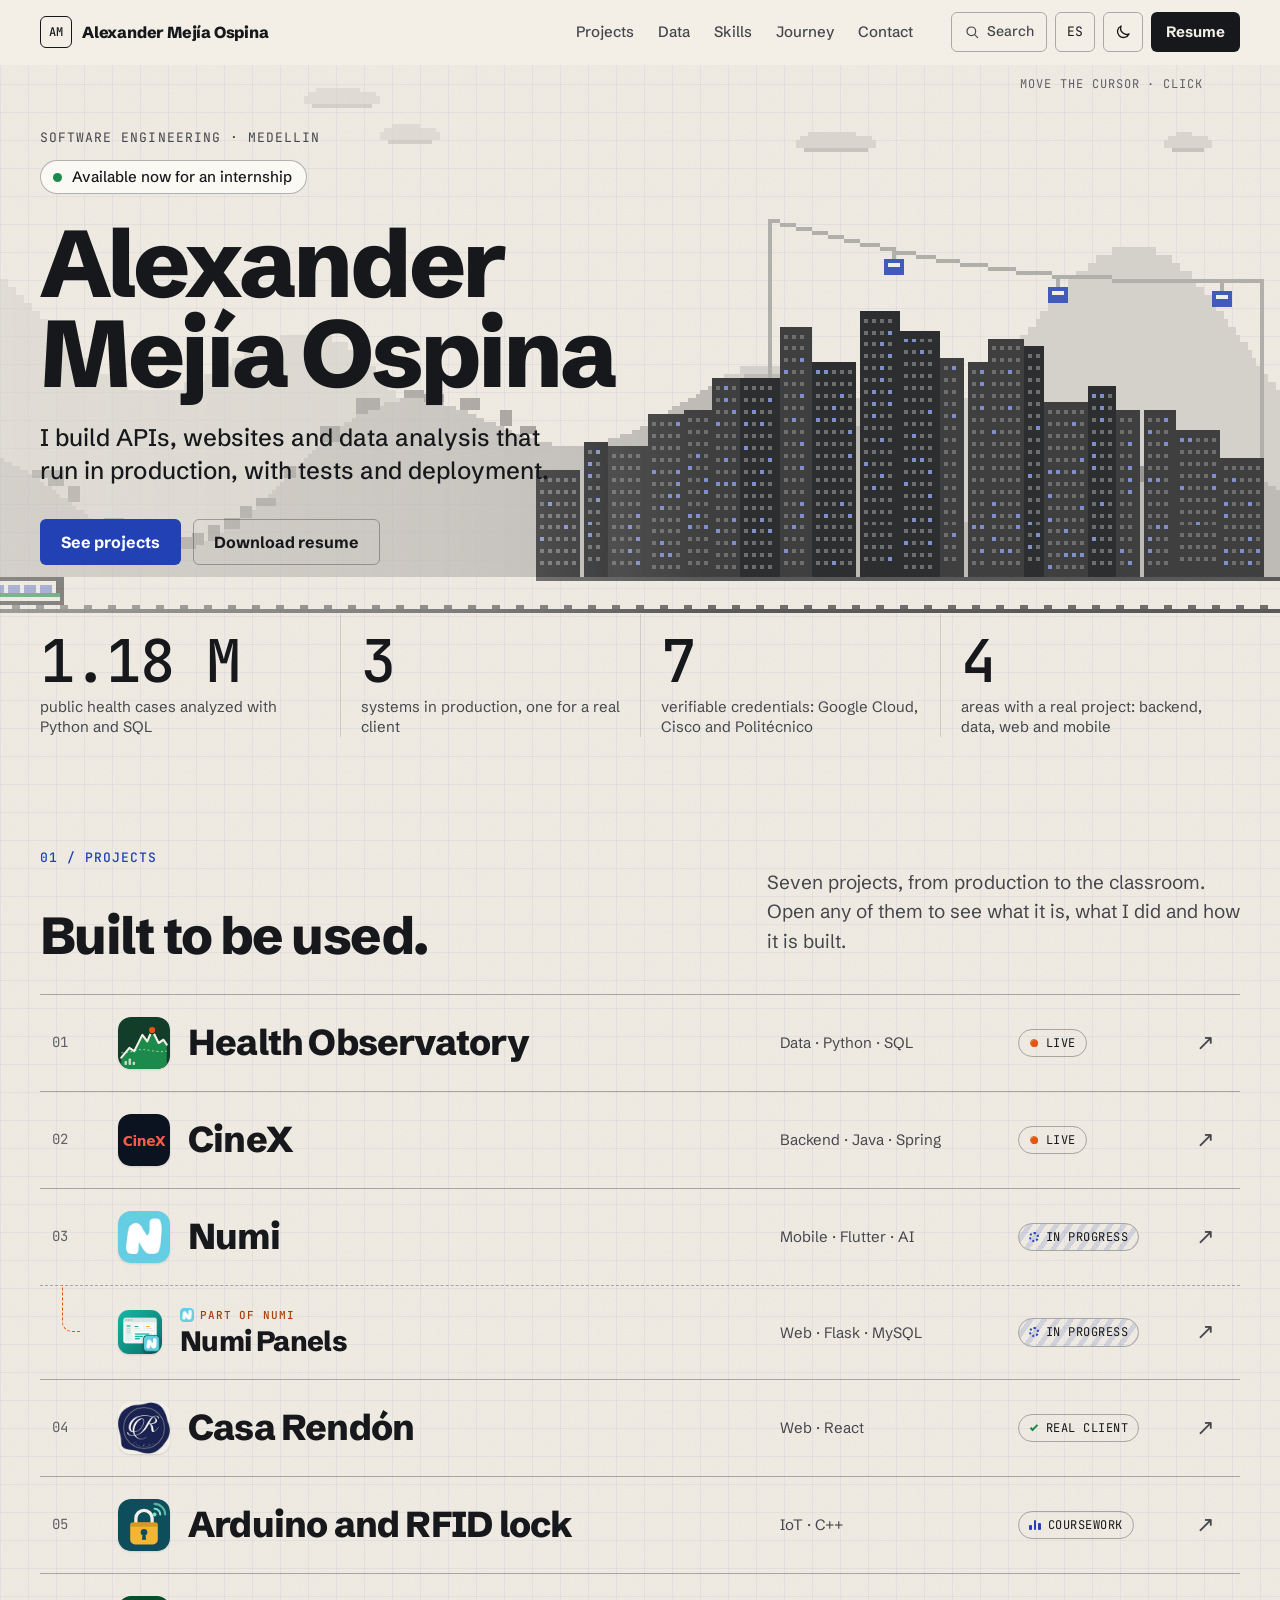
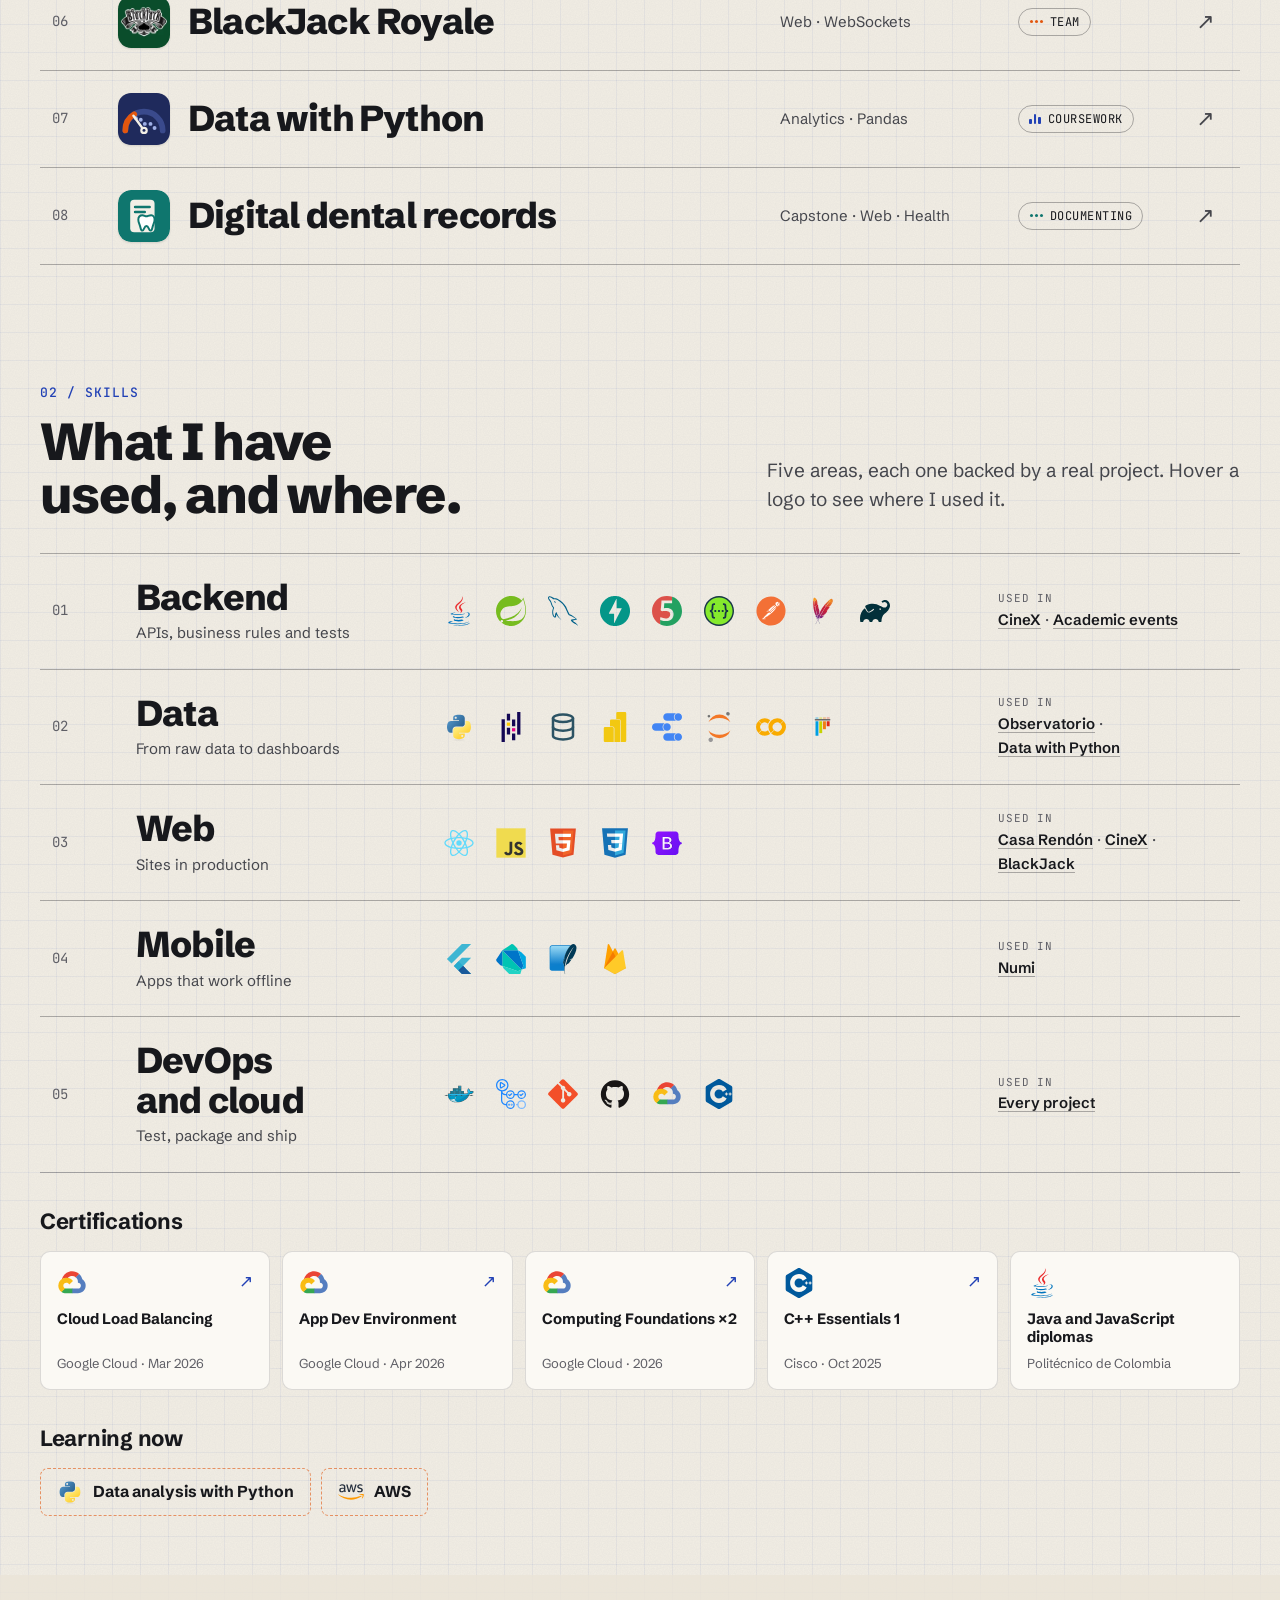
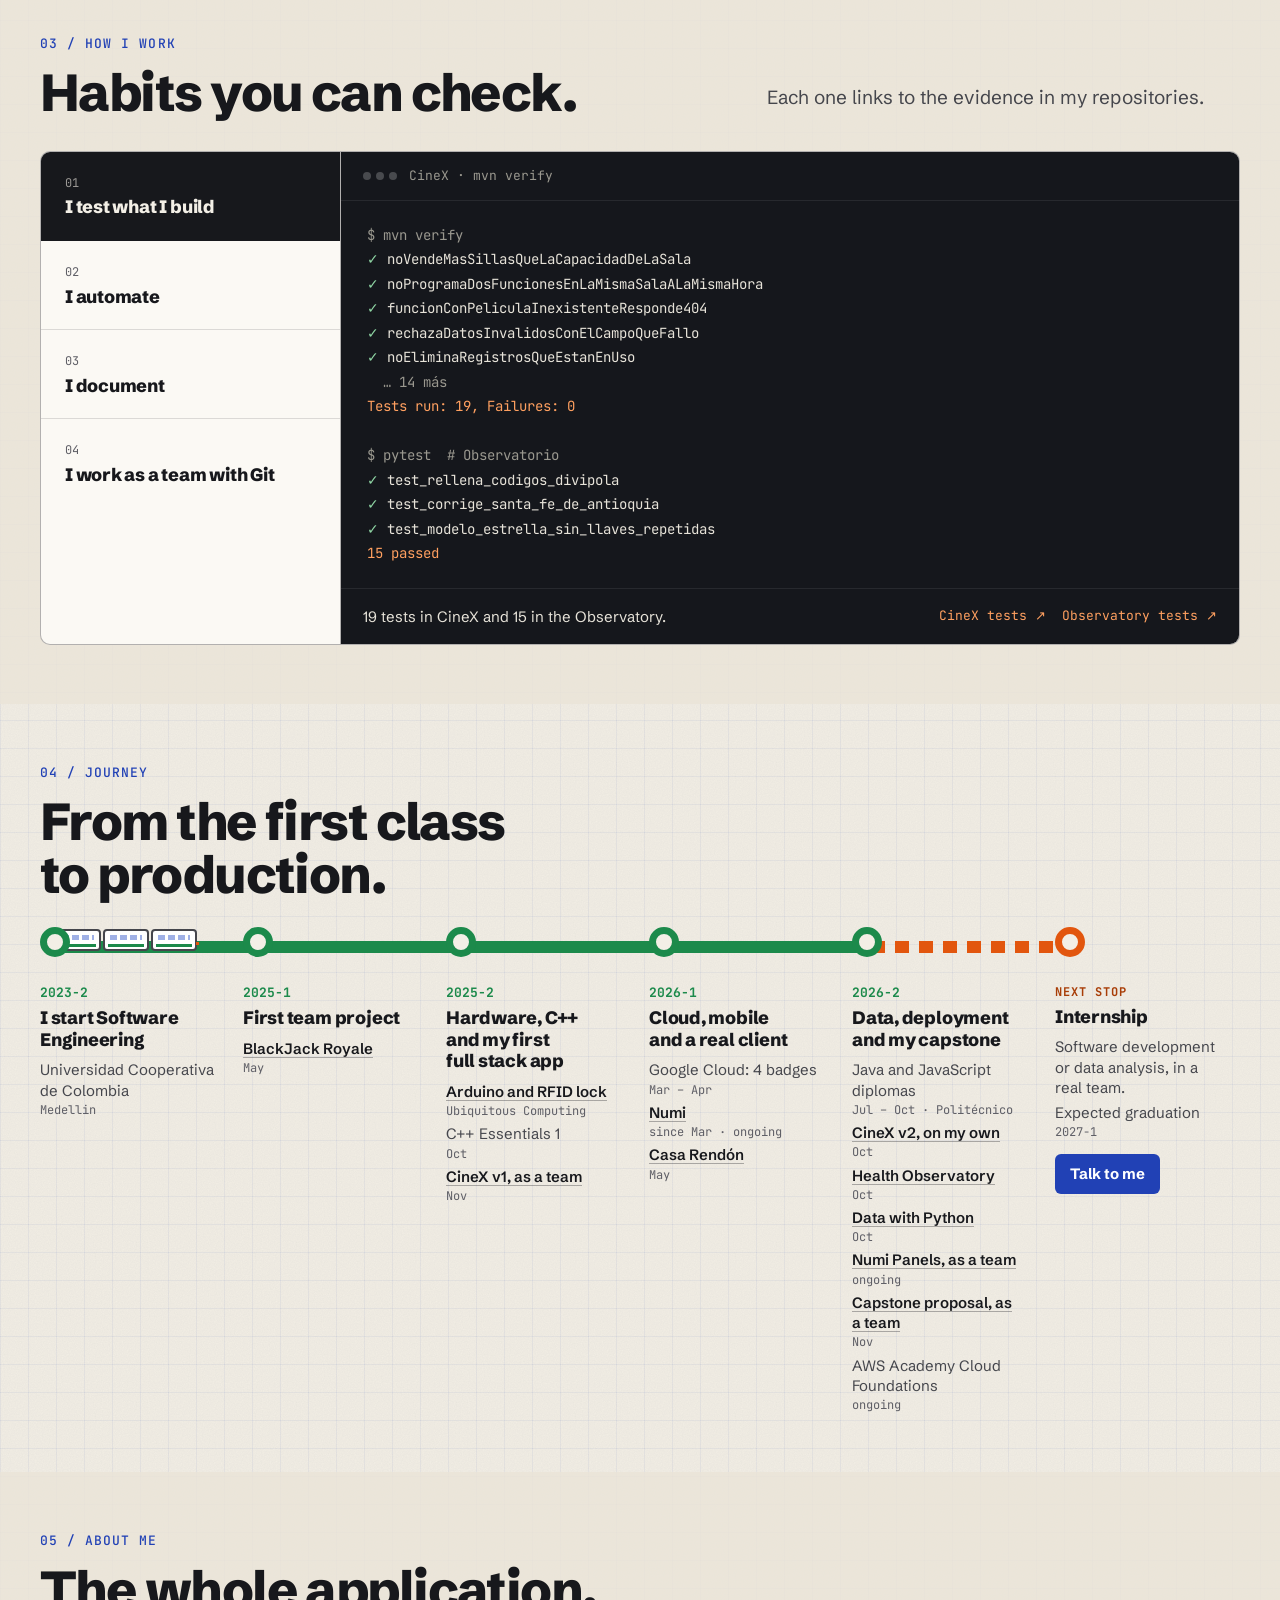
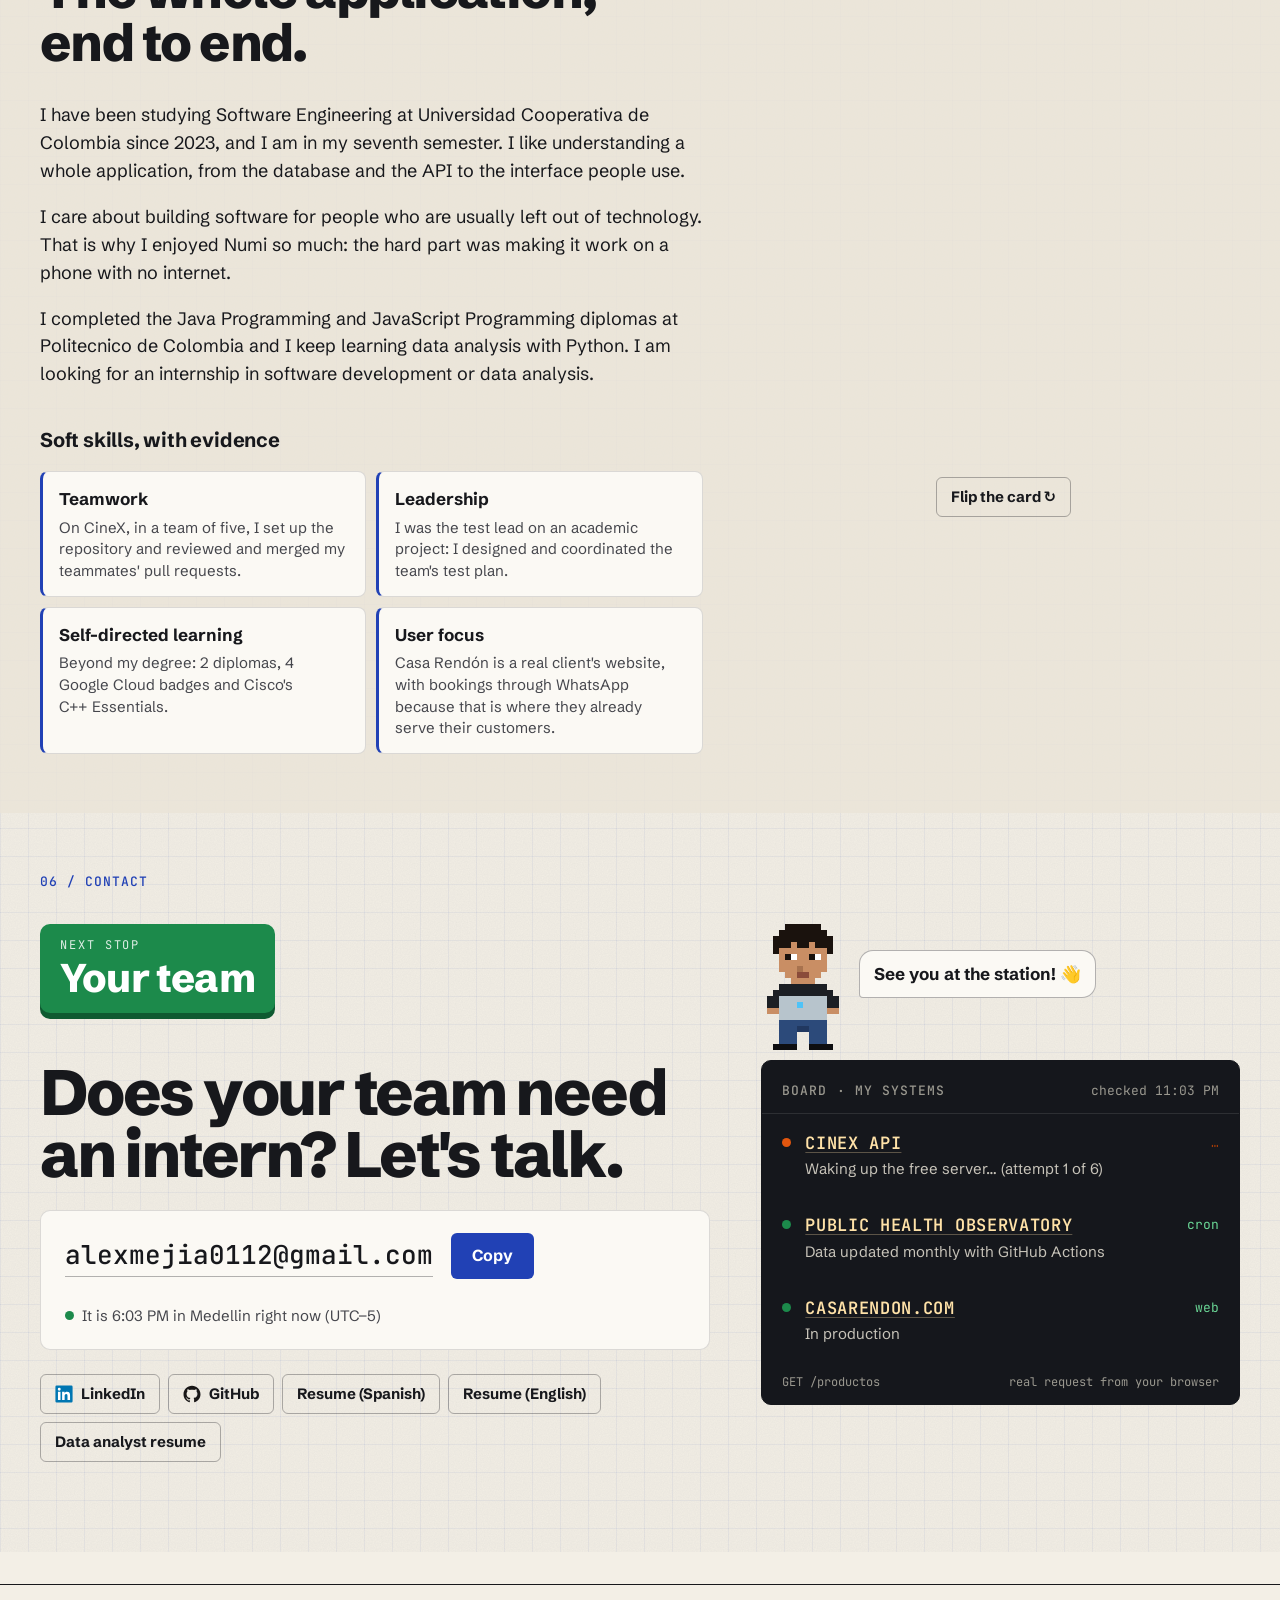
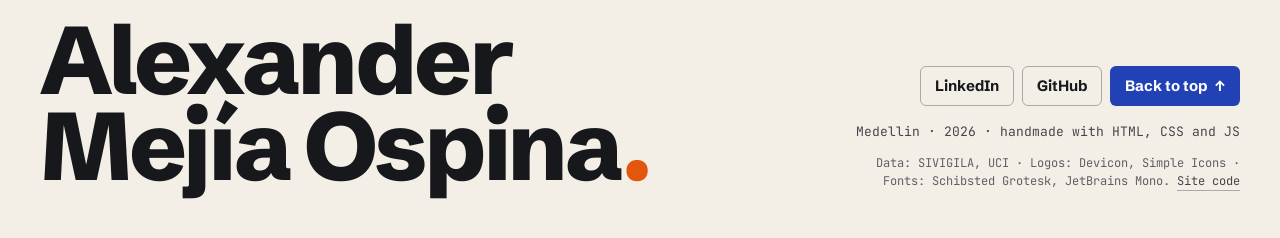
==== commit dcced7ff: "Fichas: video e imagen principal más pequeños y centrados; los enlaces #proyecto abren su ficha y si" ====
--- a/index.html
+++ b/index.html
@@ -33,7 +33,7 @@
   <link rel="me" href="https://github.com/AlexanderM-Code">
   <link rel="me" href="https://www.linkedin.com/in/alexander-mejia-ospina">
   <link rel="preconnect" href="https://cinex-api-lt2q.onrender.com" crossorigin>
-  <link rel="stylesheet" href="css/styles.css?v=2026-11-07f">
+  <link rel="stylesheet" href="css/styles.css?v=2026-11-07h">
   <script>
     // Tema e idioma antes de pintar, para que la página no parpadee.
     (function () {
@@ -53,7 +53,7 @@
       }
     })();
   </script>
-  <script src="js/main.js?v=2026-11-07f" defer></script>
+  <script src="js/main.js?v=2026-11-07h" defer></script>
   <script type="application/ld+json">
   {
     "@context": "https://schema.org",
@@ -108,7 +108,7 @@
             <svg class="i-moon" viewBox="0 0 24 24" width="18" height="18" aria-hidden="true"><path d="M20 14.5A8 8 0 0 1 9.5 4a8 8 0 1 0 10.5 10.5Z" fill="none" stroke="currentColor" stroke-width="1.8" stroke-linejoin="round"/></svg>
             <svg class="i-sun" viewBox="0 0 24 24" width="18" height="18" aria-hidden="true"><circle cx="12" cy="12" r="4" fill="none" stroke="currentColor" stroke-width="1.8"/><path d="M12 2.5v2.5M12 19v2.5M2.5 12H5M19 12h2.5M5.3 5.3l1.8 1.8M16.9 16.9l1.8 1.8M5.3 18.7l1.8-1.8M16.9 7.1l1.8-1.8" stroke="currentColor" stroke-width="1.8" stroke-linecap="round"/></svg>
           </button>
-          <a class="btn btn-ink btn-sm" href="cv/CV_Alexander_Mejia_Ospina.pdf?v=2026-11-07f" data-en-href="cv/Resume_Alexander_Mejia_Ospina_EN.pdf?v=2026-11-07f" download data-en="Resume">Hoja de vida</a>
+          <a class="btn btn-ink btn-sm" href="cv/CV_Alexander_Mejia_Ospina.pdf?v=2026-11-07h" data-en-href="cv/Resume_Alexander_Mejia_Ospina_EN.pdf?v=2026-11-07h" download data-en="Resume">Hoja de vida</a>
         </div>
       </nav>
     </div>
@@ -133,7 +133,7 @@
           <p class="value" data-en="I build APIs, websites and data analysis that run in production, with tests and deployment.">Construyo APIs, sitios web y análisis de datos que funcionan en producción, con pruebas y despliegue.</p>
           <div class="actions">
             <a class="btn btn-accent" href="#proyectos" data-en="See projects">Ver proyectos</a>
-            <a class="btn btn-line" href="cv/CV_Alexander_Mejia_Ospina.pdf?v=2026-11-07f" data-en-href="cv/Resume_Alexander_Mejia_Ospina_EN.pdf?v=2026-11-07f" download data-en="Download resume">Descargar hoja de vida</a>
+            <a class="btn btn-line" href="cv/CV_Alexander_Mejia_Ospina.pdf?v=2026-11-07h" data-en-href="cv/Resume_Alexander_Mejia_Ospina_EN.pdf?v=2026-11-07h" download data-en="Download resume">Descargar hoja de vida</a>
           </div>
         </div>
       </div>
@@ -1239,9 +1239,9 @@
             <ul class="ct-links">
               <li><a class="btn btn-line btn-sm" href="https://www.linkedin.com/in/alexander-mejia-ospina" target="_blank" rel="me noopener"><img src="assets/logos/linkedin.svg" width="18" height="18" alt="" loading="lazy">LinkedIn</a></li>
               <li><a class="btn btn-line btn-sm" href="https://github.com/AlexanderM-Code" target="_blank" rel="me noopener"><img class="ct-gh" src="assets/logos/github.svg" width="18" height="18" alt="" loading="lazy">GitHub</a></li>
-              <li><a class="btn btn-line btn-sm" href="cv/CV_Alexander_Mejia_Ospina.pdf?v=2026-11-07f" download hreflang="es" data-en="Resume (Spanish)">Hoja de vida</a></li>
-              <li><a class="btn btn-line btn-sm" href="cv/Resume_Alexander_Mejia_Ospina_EN.pdf?v=2026-11-07f" download hreflang="en" data-en="Resume (English)">Resume (EN)</a></li>
-              <li><a class="btn btn-line btn-sm" href="cv/CV_Alexander_Mejia_Ospina_Analista_Datos.pdf?v=2026-11-07f" download hreflang="es" data-en="Data analyst resume">Hoja de vida · Datos</a></li>
+              <li><a class="btn btn-line btn-sm" href="cv/CV_Alexander_Mejia_Ospina.pdf?v=2026-11-07h" download hreflang="es" data-en="Resume (Spanish)">Hoja de vida</a></li>
+              <li><a class="btn btn-line btn-sm" href="cv/Resume_Alexander_Mejia_Ospina_EN.pdf?v=2026-11-07h" download hreflang="en" data-en="Resume (English)">Resume (EN)</a></li>
+              <li><a class="btn btn-line btn-sm" href="cv/CV_Alexander_Mejia_Ospina_Analista_Datos.pdf?v=2026-11-07h" download hreflang="es" data-en="Data analyst resume">Hoja de vida · Datos</a></li>
             </ul>
           </div>
           <div class="ct-side">
--- a/css/styles.css
+++ b/css/styles.css
@@ -1762,3 +1762,6 @@
 .p-media-duo .p-shot-2 .browser { box-shadow: var(--shot-shadow); }
 .p-media-duo figcaption b { color: var(--ink); font-weight: 700; }
 @media (max-width: 820px) { .p-media-duo { grid-template-columns: minmax(0, 1fr); } }
+/* Video o imagen principal: tamaño contenido y centrado, para que la ficha no sea solo la imagen */
+.p-media:not(.p-media-duo) > .p-shot { max-width: 840px; margin-inline: auto; }
+.p-media:not(.p-media-duo) > .p-shot figcaption { text-align: center; }
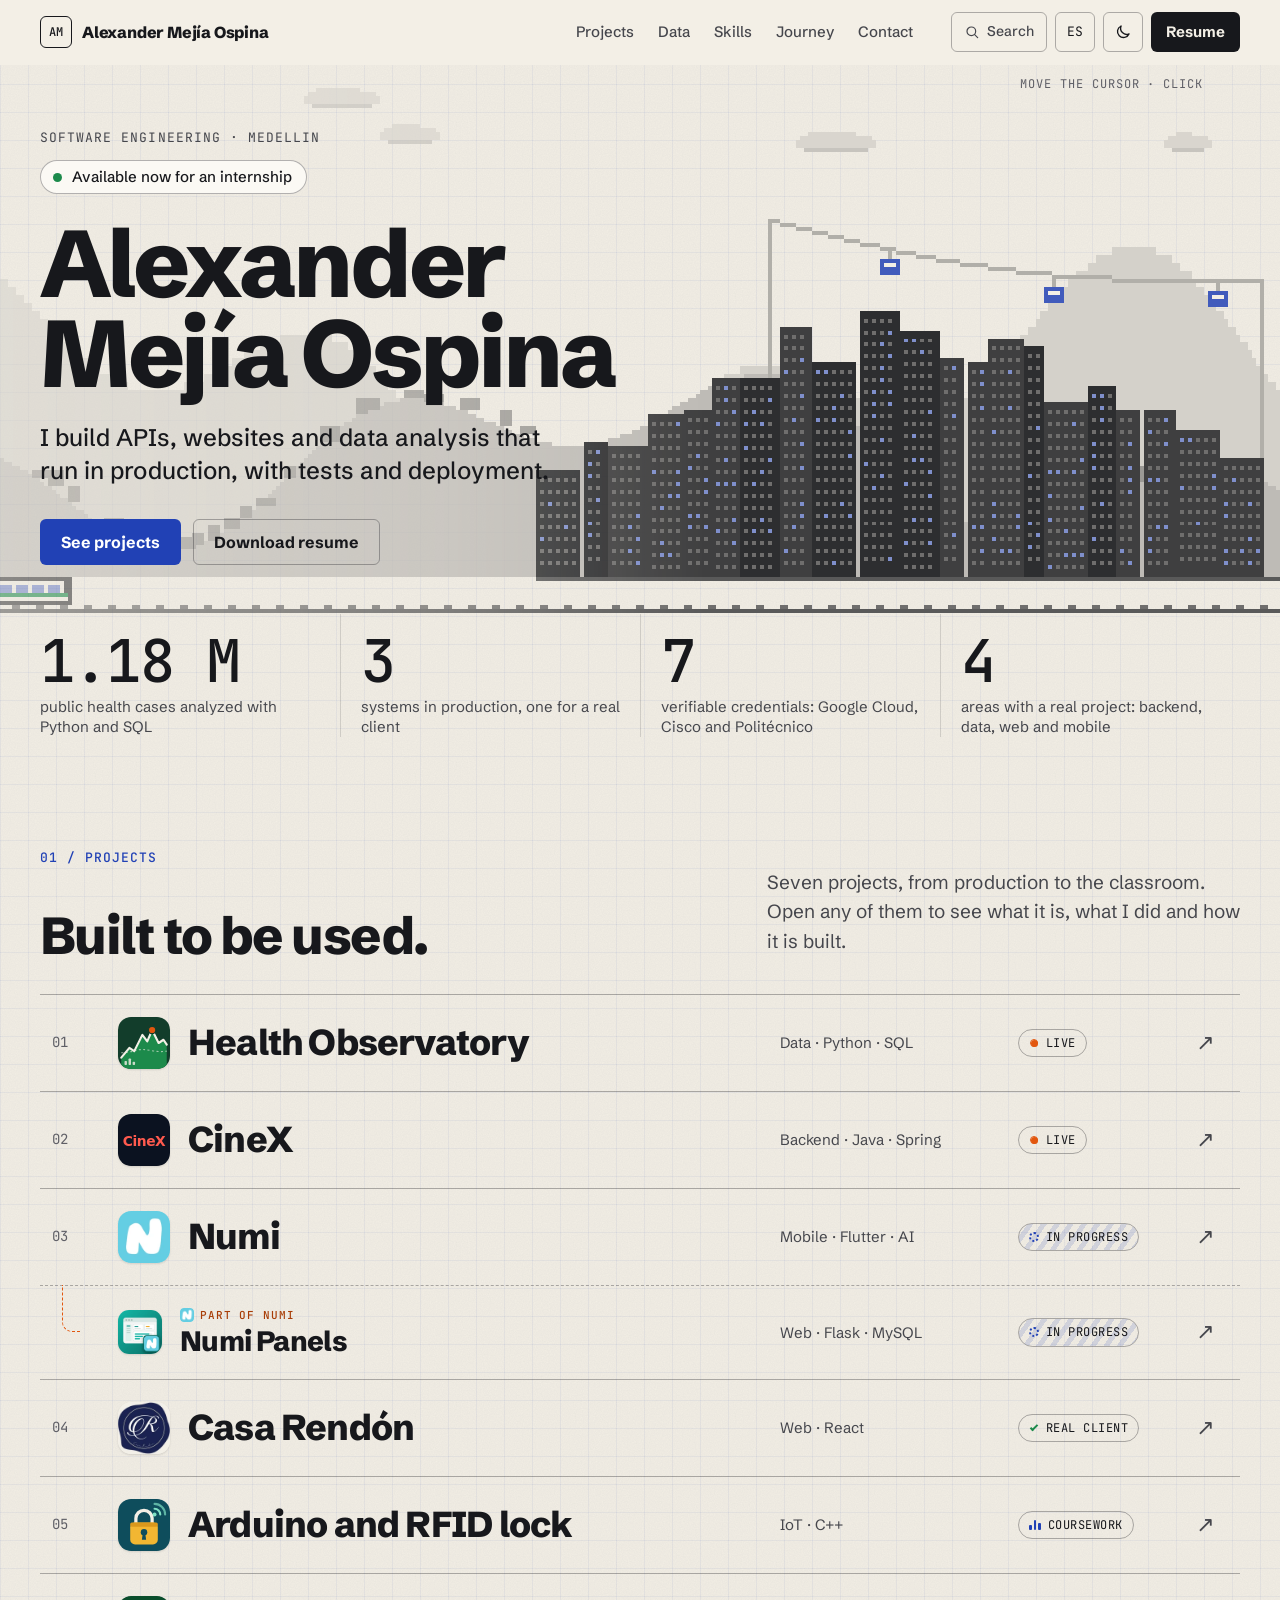
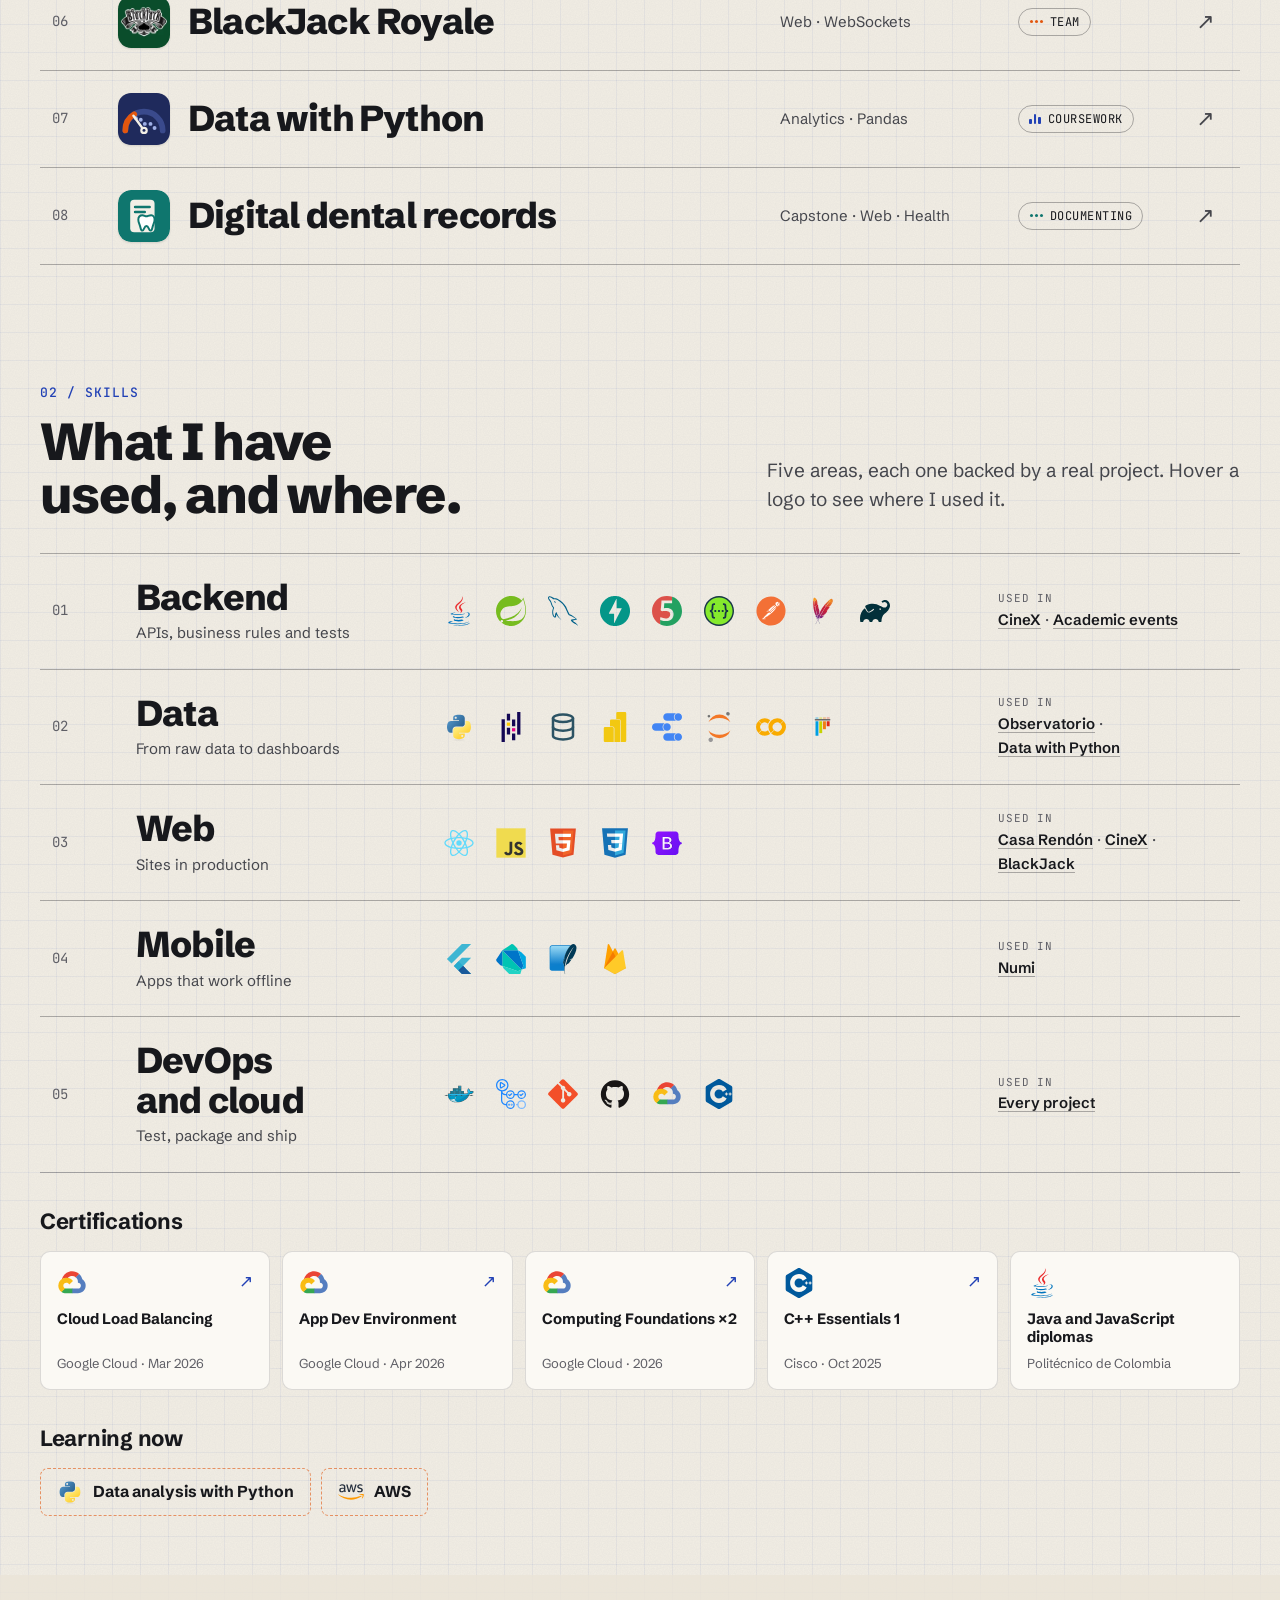
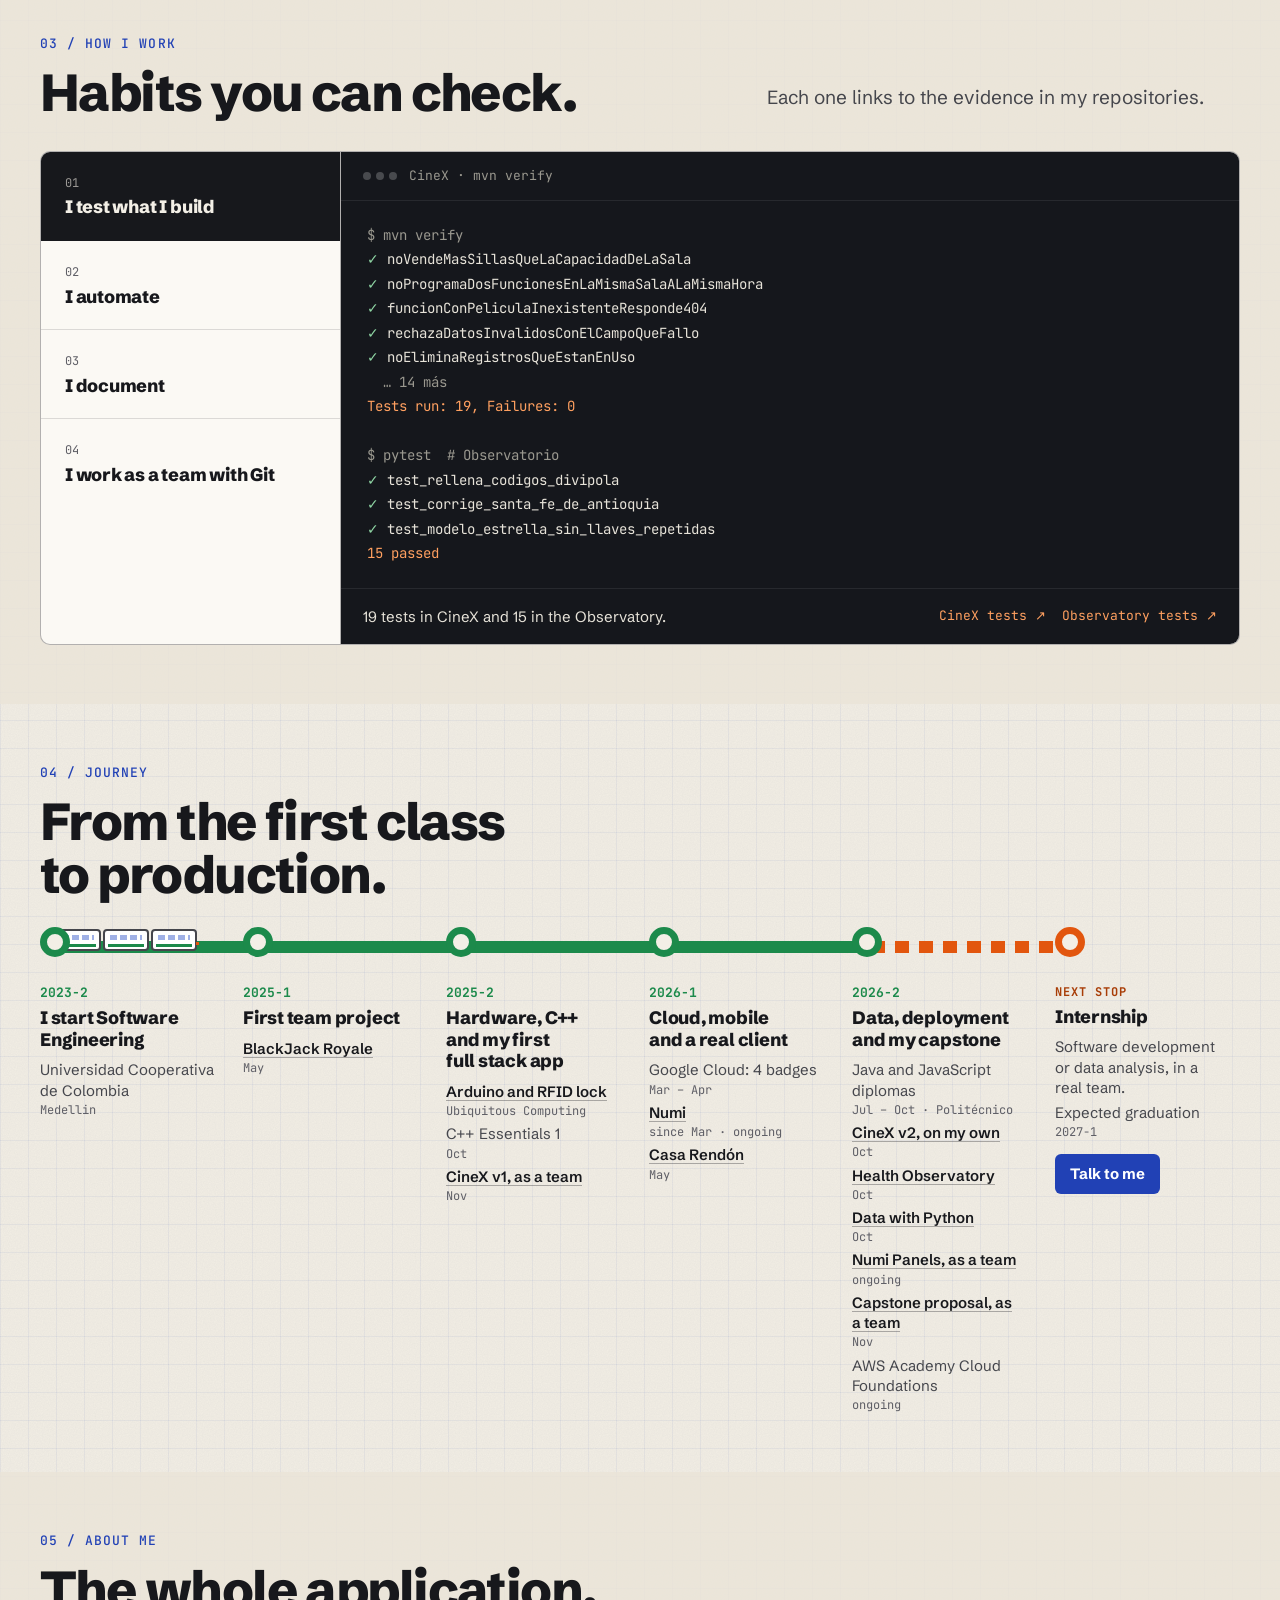
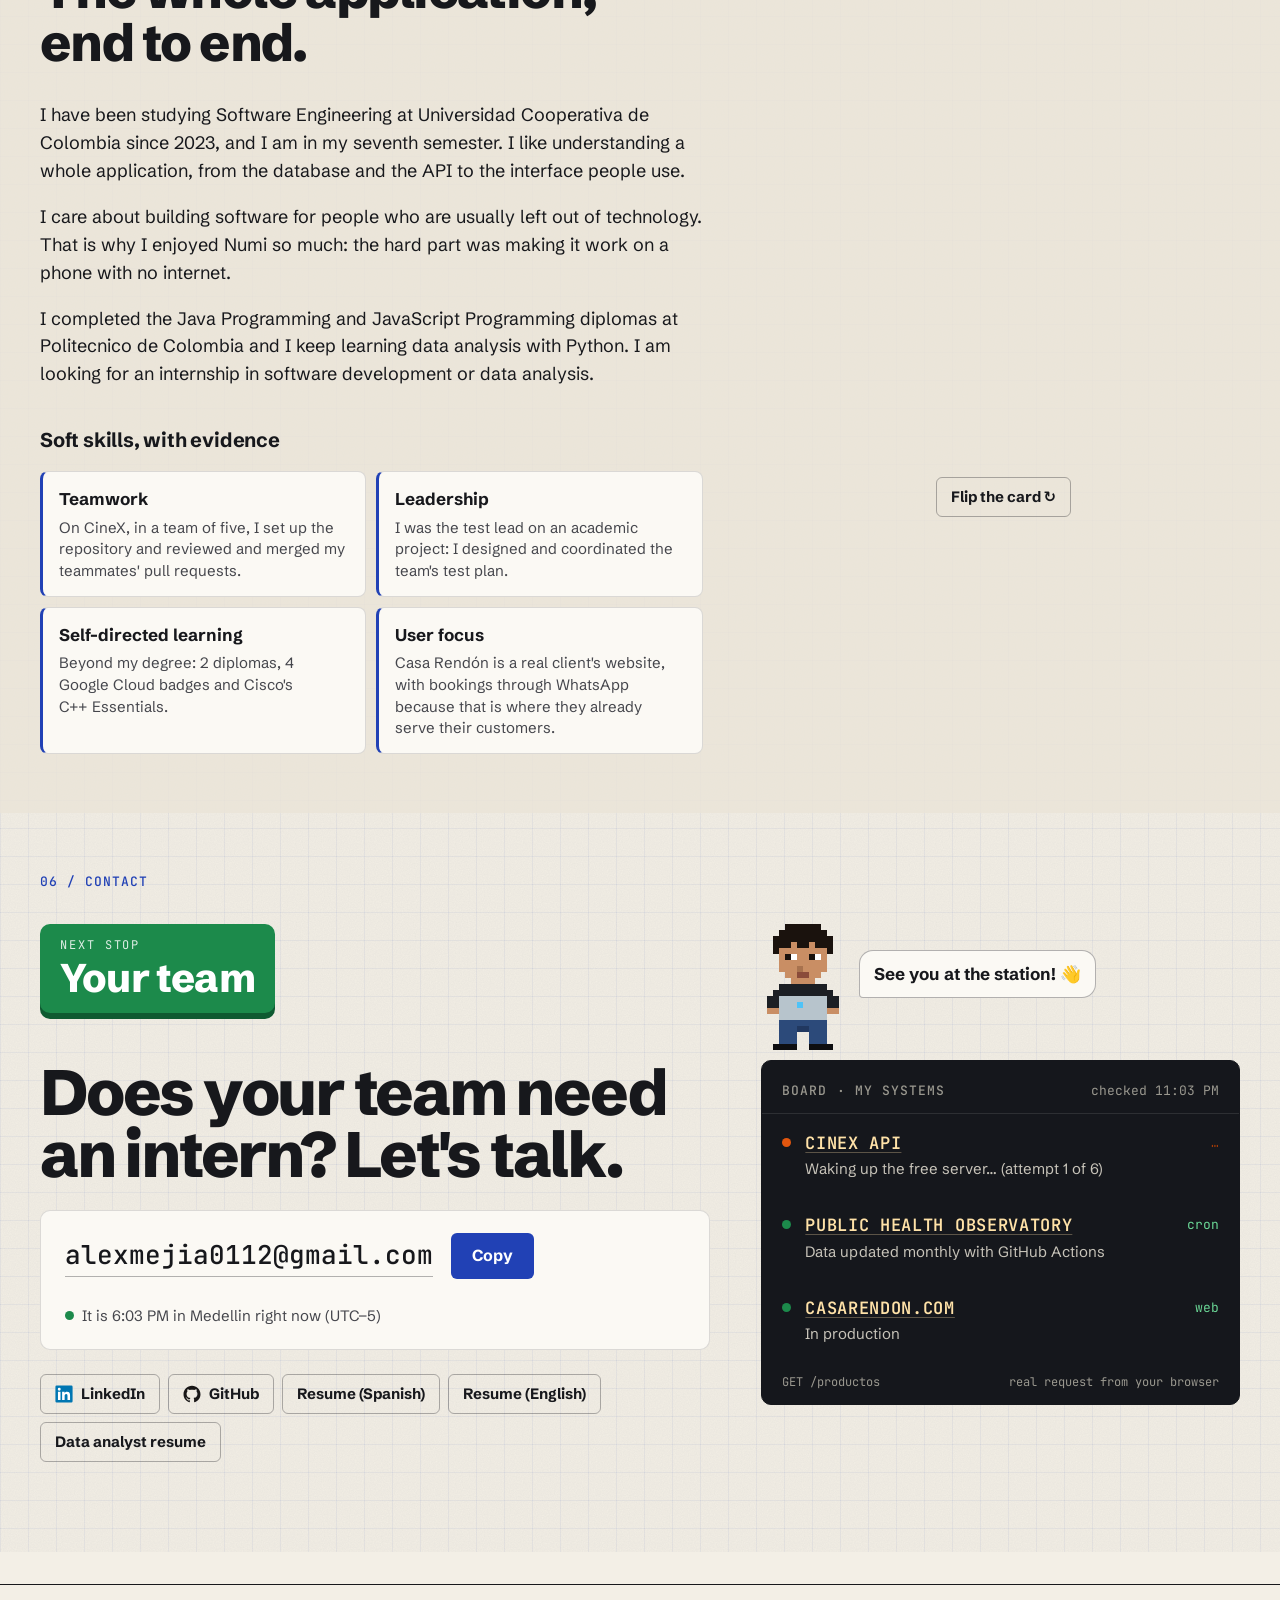
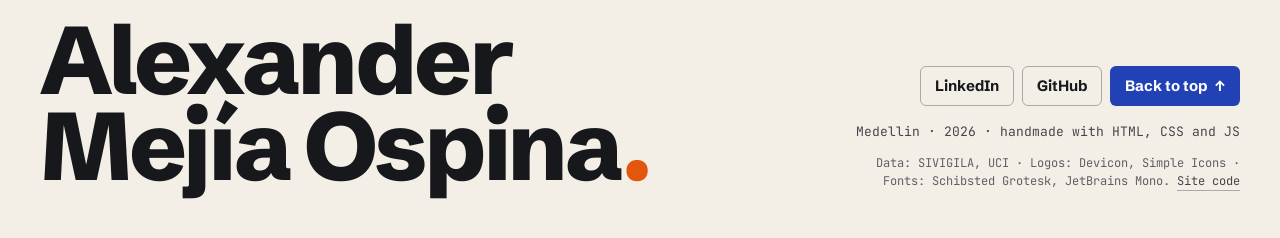
==== commit 08edcd45: "Paneles de Numi: portada propia con los dos paneles y la app, en el estilo del portafolio" ====
--- a/index.html
+++ b/index.html
@@ -33,7 +33,7 @@
   <link rel="me" href="https://github.com/AlexanderM-Code">
   <link rel="me" href="https://www.linkedin.com/in/alexander-mejia-ospina">
   <link rel="preconnect" href="https://cinex-api-lt2q.onrender.com" crossorigin>
-  <link rel="stylesheet" href="css/styles.css?v=2026-11-07h">
+  <link rel="stylesheet" href="css/styles.css?v=2026-11-07i">
   <script>
     // Tema e idioma antes de pintar, para que la página no parpadee.
     (function () {
@@ -53,7 +53,7 @@
       }
     })();
   </script>
-  <script src="js/main.js?v=2026-11-07h" defer></script>
+  <script src="js/main.js?v=2026-11-07i" defer></script>
   <script type="application/ld+json">
   {
     "@context": "https://schema.org",
@@ -108,7 +108,7 @@
             <svg class="i-moon" viewBox="0 0 24 24" width="18" height="18" aria-hidden="true"><path d="M20 14.5A8 8 0 0 1 9.5 4a8 8 0 1 0 10.5 10.5Z" fill="none" stroke="currentColor" stroke-width="1.8" stroke-linejoin="round"/></svg>
             <svg class="i-sun" viewBox="0 0 24 24" width="18" height="18" aria-hidden="true"><circle cx="12" cy="12" r="4" fill="none" stroke="currentColor" stroke-width="1.8"/><path d="M12 2.5v2.5M12 19v2.5M2.5 12H5M19 12h2.5M5.3 5.3l1.8 1.8M16.9 16.9l1.8 1.8M5.3 18.7l1.8-1.8M16.9 7.1l1.8-1.8" stroke="currentColor" stroke-width="1.8" stroke-linecap="round"/></svg>
           </button>
-          <a class="btn btn-ink btn-sm" href="cv/CV_Alexander_Mejia_Ospina.pdf?v=2026-11-07h" data-en-href="cv/Resume_Alexander_Mejia_Ospina_EN.pdf?v=2026-11-07h" download data-en="Resume">Hoja de vida</a>
+          <a class="btn btn-ink btn-sm" href="cv/CV_Alexander_Mejia_Ospina.pdf?v=2026-11-07i" data-en-href="cv/Resume_Alexander_Mejia_Ospina_EN.pdf?v=2026-11-07i" download data-en="Resume">Hoja de vida</a>
         </div>
       </nav>
     </div>
@@ -133,7 +133,7 @@
           <p class="value" data-en="I build APIs, websites and data analysis that run in production, with tests and deployment.">Construyo APIs, sitios web y análisis de datos que funcionan en producción, con pruebas y despliegue.</p>
           <div class="actions">
             <a class="btn btn-accent" href="#proyectos" data-en="See projects">Ver proyectos</a>
-            <a class="btn btn-line" href="cv/CV_Alexander_Mejia_Ospina.pdf?v=2026-11-07h" data-en-href="cv/Resume_Alexander_Mejia_Ospina_EN.pdf?v=2026-11-07h" download data-en="Download resume">Descargar hoja de vida</a>
+            <a class="btn btn-line" href="cv/CV_Alexander_Mejia_Ospina.pdf?v=2026-11-07i" data-en-href="cv/Resume_Alexander_Mejia_Ospina_EN.pdf?v=2026-11-07i" download data-en="Download resume">Descargar hoja de vida</a>
           </div>
         </div>
       </div>
@@ -198,9 +198,9 @@
             <span class="idx-pill mono st-build"><i class="st" aria-hidden="true"></i><span data-en="In progress">En desarrollo</span></span>
             <span class="idx-go" aria-hidden="true">↗</span>
           </button></li>
-          <li class="idx-sub"><button class="idx-row idx-row-sub" type="button" data-dialog="dlg-paneles" data-preview="assets/paneles.webp" aria-haspopup="dialog">
+          <li class="idx-sub"><button class="idx-row idx-row-sub" type="button" data-dialog="dlg-paneles" data-preview="assets/portada-paneles.webp" aria-haspopup="dialog">
             <span class="idx-num mono" aria-hidden="true"></span>
-            <img class="idx-thumb" src="assets/paneles.webp" alt="" loading="lazy" decoding="async">
+            <img class="idx-thumb" src="assets/portada-paneles.webp" alt="" loading="lazy" decoding="async">
             <img class="idx-logo" src="assets/logos-proyectos/paneles.webp" width="52" height="52" alt="" loading="lazy" decoding="async">
             <span class="idx-name"><span class="idx-via mono"><img src="assets/logos-proyectos/numi.webp?v=2" width="14" height="14" alt=""><span data-en="Part of Numi">Parte de Numi</span></span><span data-en="Numi Panels">Paneles de Numi</span></span>
             <span class="idx-area" data-en="Web · Flask · MySQL">Web · Flask · MySQL</span>
@@ -455,13 +455,7 @@
           <button class="dlg-close" type="button" data-close aria-label="Cerrar" data-en-aria="Close"><svg viewBox="0 0 24 24" width="20" height="20" aria-hidden="true"><path d="M6 6l12 12M18 6 6 18" stroke="currentColor" stroke-width="2" stroke-linecap="round"/></svg></button>
         </header>
         <article class="p-body" id="paneles-numi">
-          <div class="p-media"><figure class="p-shot">
-            <div class="browser" data-ui>
-              <p class="browser-bar mono"><span class="browser-dots" aria-hidden="true"></span><span data-en="Numi · admin and teacher panels">Numi · paneles administrativo y docente</span></p>
-              <img class="pan-hero" src="assets/paneles.webp" width="1280" height="720" loading="lazy" decoding="async" alt="Los paneles de Numi: el panel administrativo y el docente en el computador, junto a la app en el celular" data-en-alt="Numi panels: the admin and teacher panels on a computer, next to the app on a phone">
-            </div>
-            <figcaption data-en="What the admin publishes reaches the app, and what the child does is seen by their teacher.">Lo que publica el administrador llega a la app, y lo que hace el niño lo ve su docente.</figcaption>
-          </figure></div>
+          <div class="p-media"><figure class="p-shot p-cover"><img src="assets/portada-paneles.webp" width="1600" height="900" loading="lazy" decoding="async" alt="Portada de los Paneles de Numi: el panel administrativo, el panel docente y la app en el celular" data-en-alt="Numi Panels cover: the admin panel, the teacher panel and the phone app"><figcaption data-en="What the admin publishes reaches the app, and what the child does is seen by their teacher.">Lo que publica el administrador llega a la app, y lo que hace el niño lo ve su docente.</figcaption></figure></div>
           <section class="p-intro">
             <p class="p-lede" data-en="The web side of Numi: an admin panel that manages the content and a teacher panel that follows each group&#39;s progress, both connected to the phone app.">La parte web de Numi: un panel administrativo que gestiona el contenido y un panel docente que sigue el avance de cada grupo, los dos conectados con la app del celular.</p>
             <dl class="kpis"><div class="kpi"><dt class="mono" data-en="110">110</dt><dd data-en="automated tests with pytest">pruebas automáticas con pytest</dd></div><div class="kpi"><dt class="mono" data-en="2">2</dt><dd data-en="roles, each with its own sign-in">roles, cada uno con su propio acceso</dd></div><div class="kpi"><dt class="mono" data-en="1">1</dt><dd data-en="MySQL database shared with the app">base MySQL compartida con la app</dd></div></dl>
@@ -1239,9 +1233,9 @@
             <ul class="ct-links">
               <li><a class="btn btn-line btn-sm" href="https://www.linkedin.com/in/alexander-mejia-ospina" target="_blank" rel="me noopener"><img src="assets/logos/linkedin.svg" width="18" height="18" alt="" loading="lazy">LinkedIn</a></li>
               <li><a class="btn btn-line btn-sm" href="https://github.com/AlexanderM-Code" target="_blank" rel="me noopener"><img class="ct-gh" src="assets/logos/github.svg" width="18" height="18" alt="" loading="lazy">GitHub</a></li>
-              <li><a class="btn btn-line btn-sm" href="cv/CV_Alexander_Mejia_Ospina.pdf?v=2026-11-07h" download hreflang="es" data-en="Resume (Spanish)">Hoja de vida</a></li>
-              <li><a class="btn btn-line btn-sm" href="cv/Resume_Alexander_Mejia_Ospina_EN.pdf?v=2026-11-07h" download hreflang="en" data-en="Resume (English)">Resume (EN)</a></li>
-              <li><a class="btn btn-line btn-sm" href="cv/CV_Alexander_Mejia_Ospina_Analista_Datos.pdf?v=2026-11-07h" download hreflang="es" data-en="Data analyst resume">Hoja de vida · Datos</a></li>
+              <li><a class="btn btn-line btn-sm" href="cv/CV_Alexander_Mejia_Ospina.pdf?v=2026-11-07i" download hreflang="es" data-en="Resume (Spanish)">Hoja de vida</a></li>
+              <li><a class="btn btn-line btn-sm" href="cv/Resume_Alexander_Mejia_Ospina_EN.pdf?v=2026-11-07i" download hreflang="en" data-en="Resume (English)">Resume (EN)</a></li>
+              <li><a class="btn btn-line btn-sm" href="cv/CV_Alexander_Mejia_Ospina_Analista_Datos.pdf?v=2026-11-07i" download hreflang="es" data-en="Data analyst resume">Hoja de vida · Datos</a></li>
             </ul>
           </div>
           <div class="ct-side">
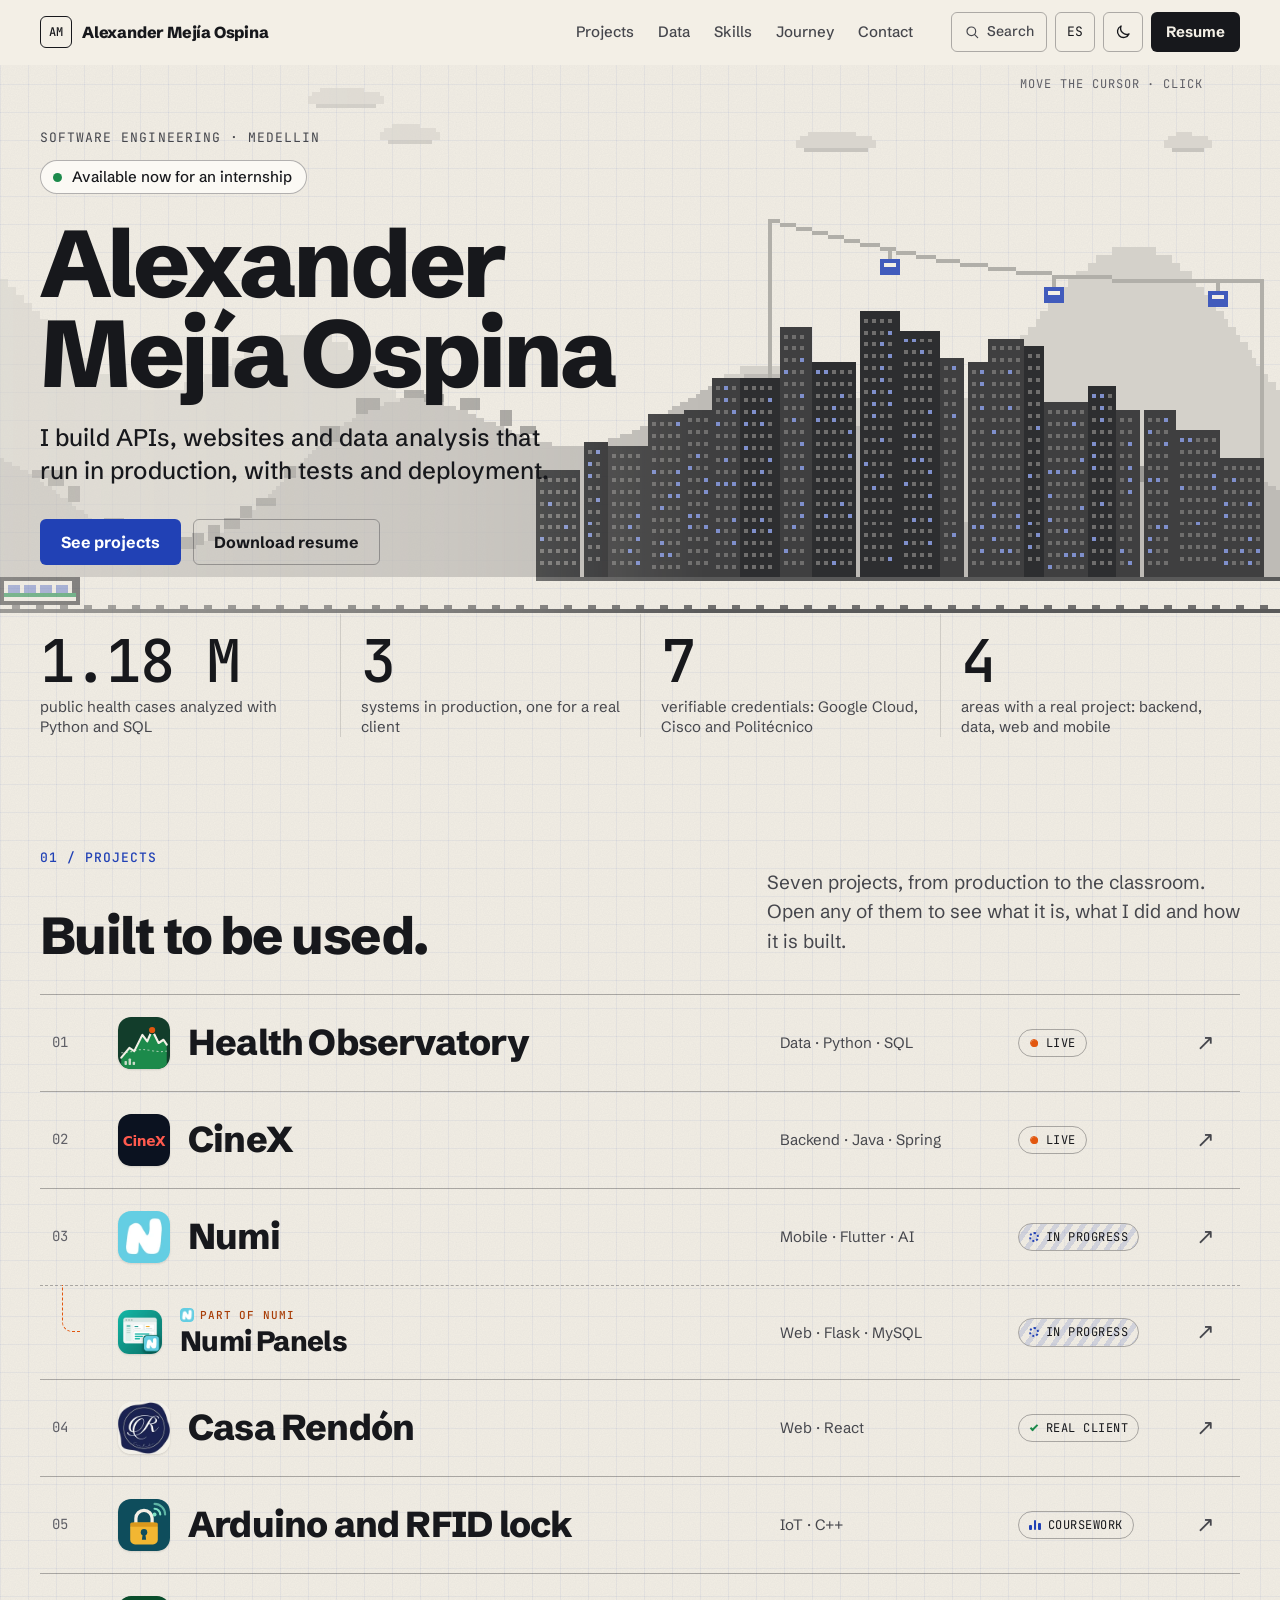
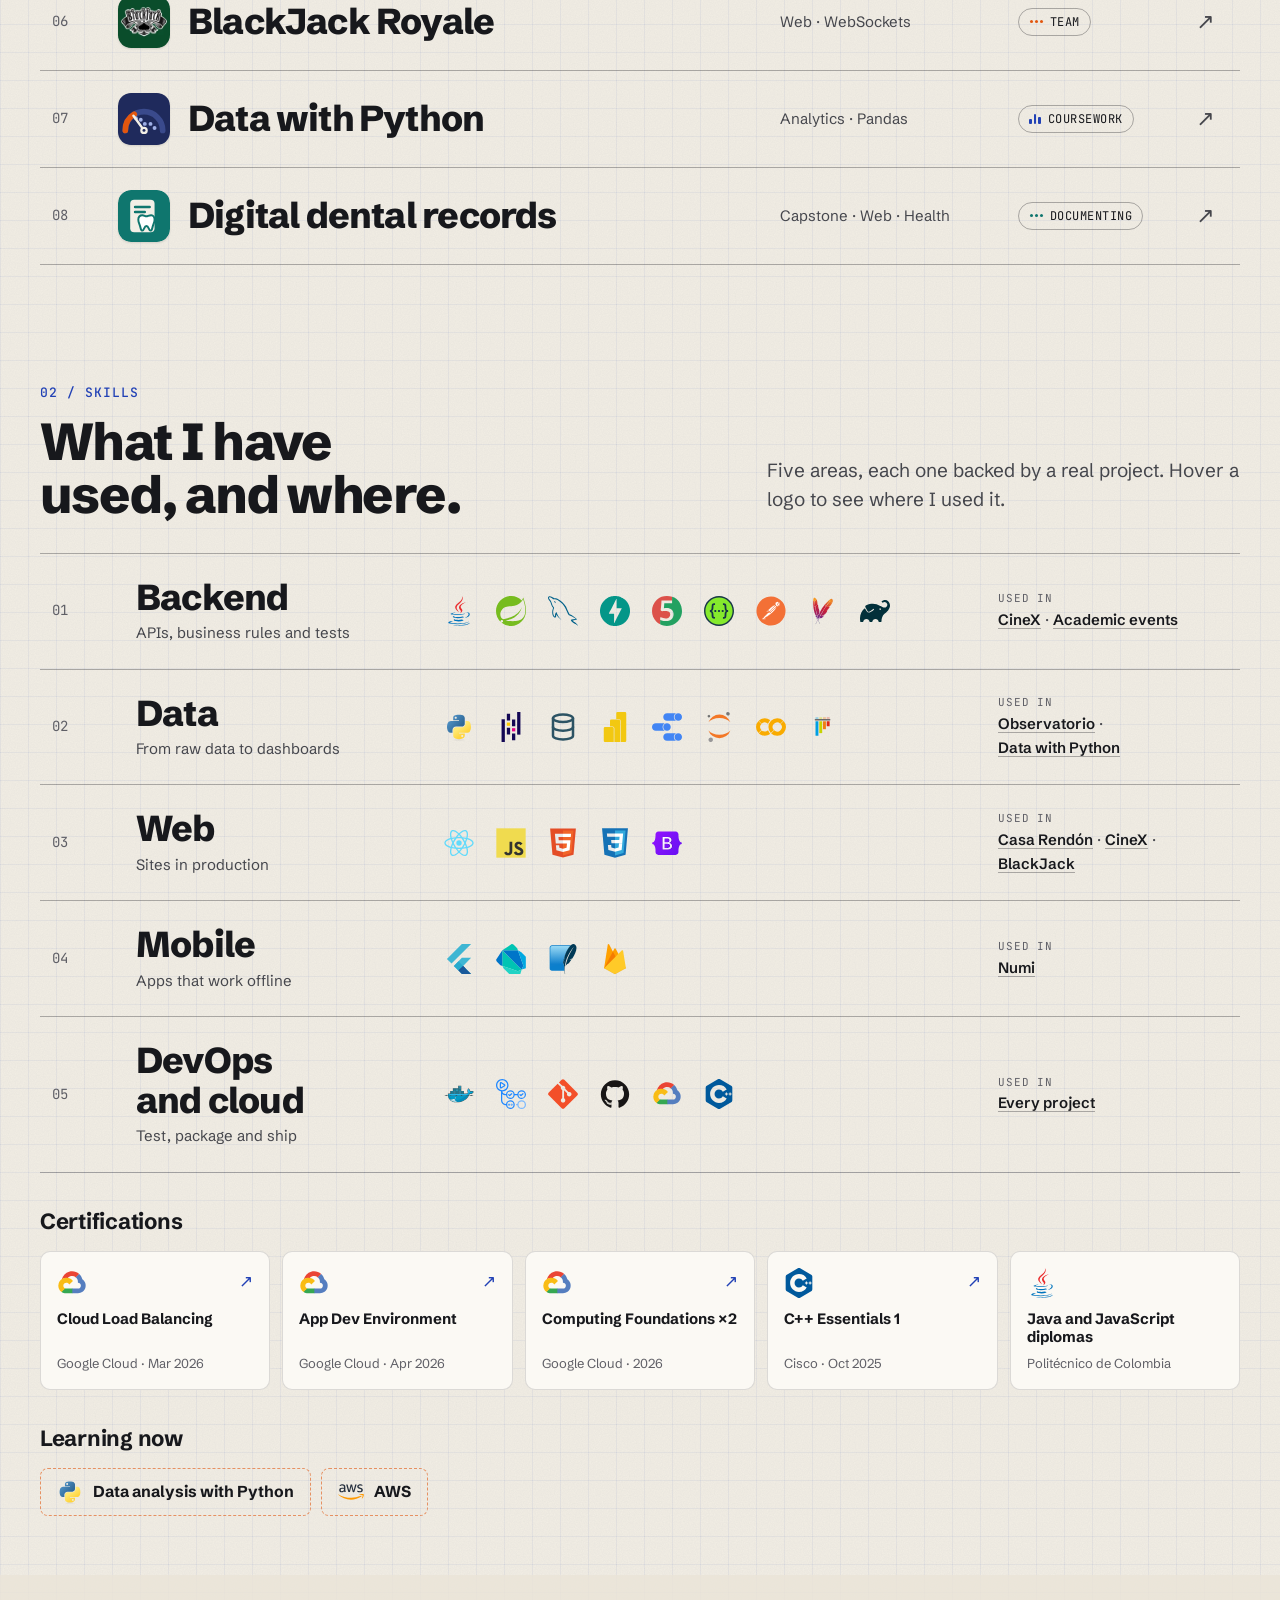
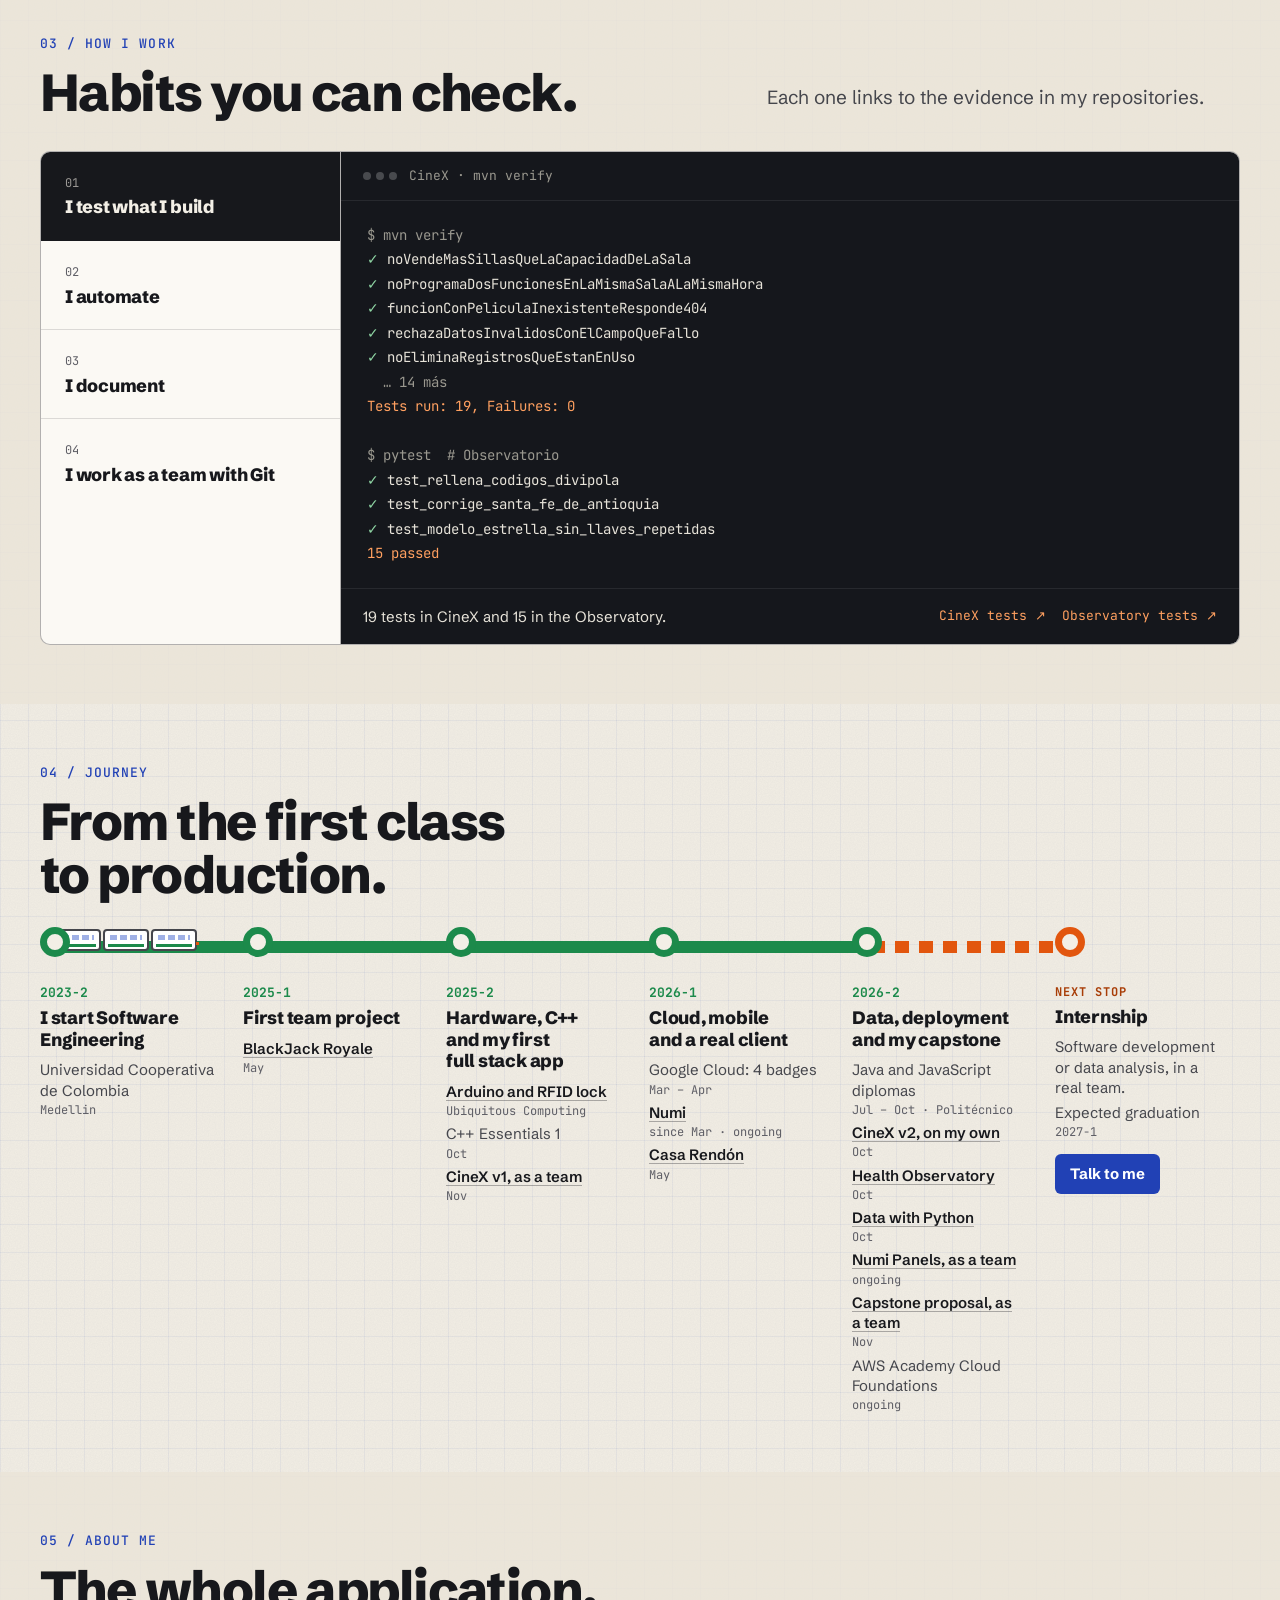
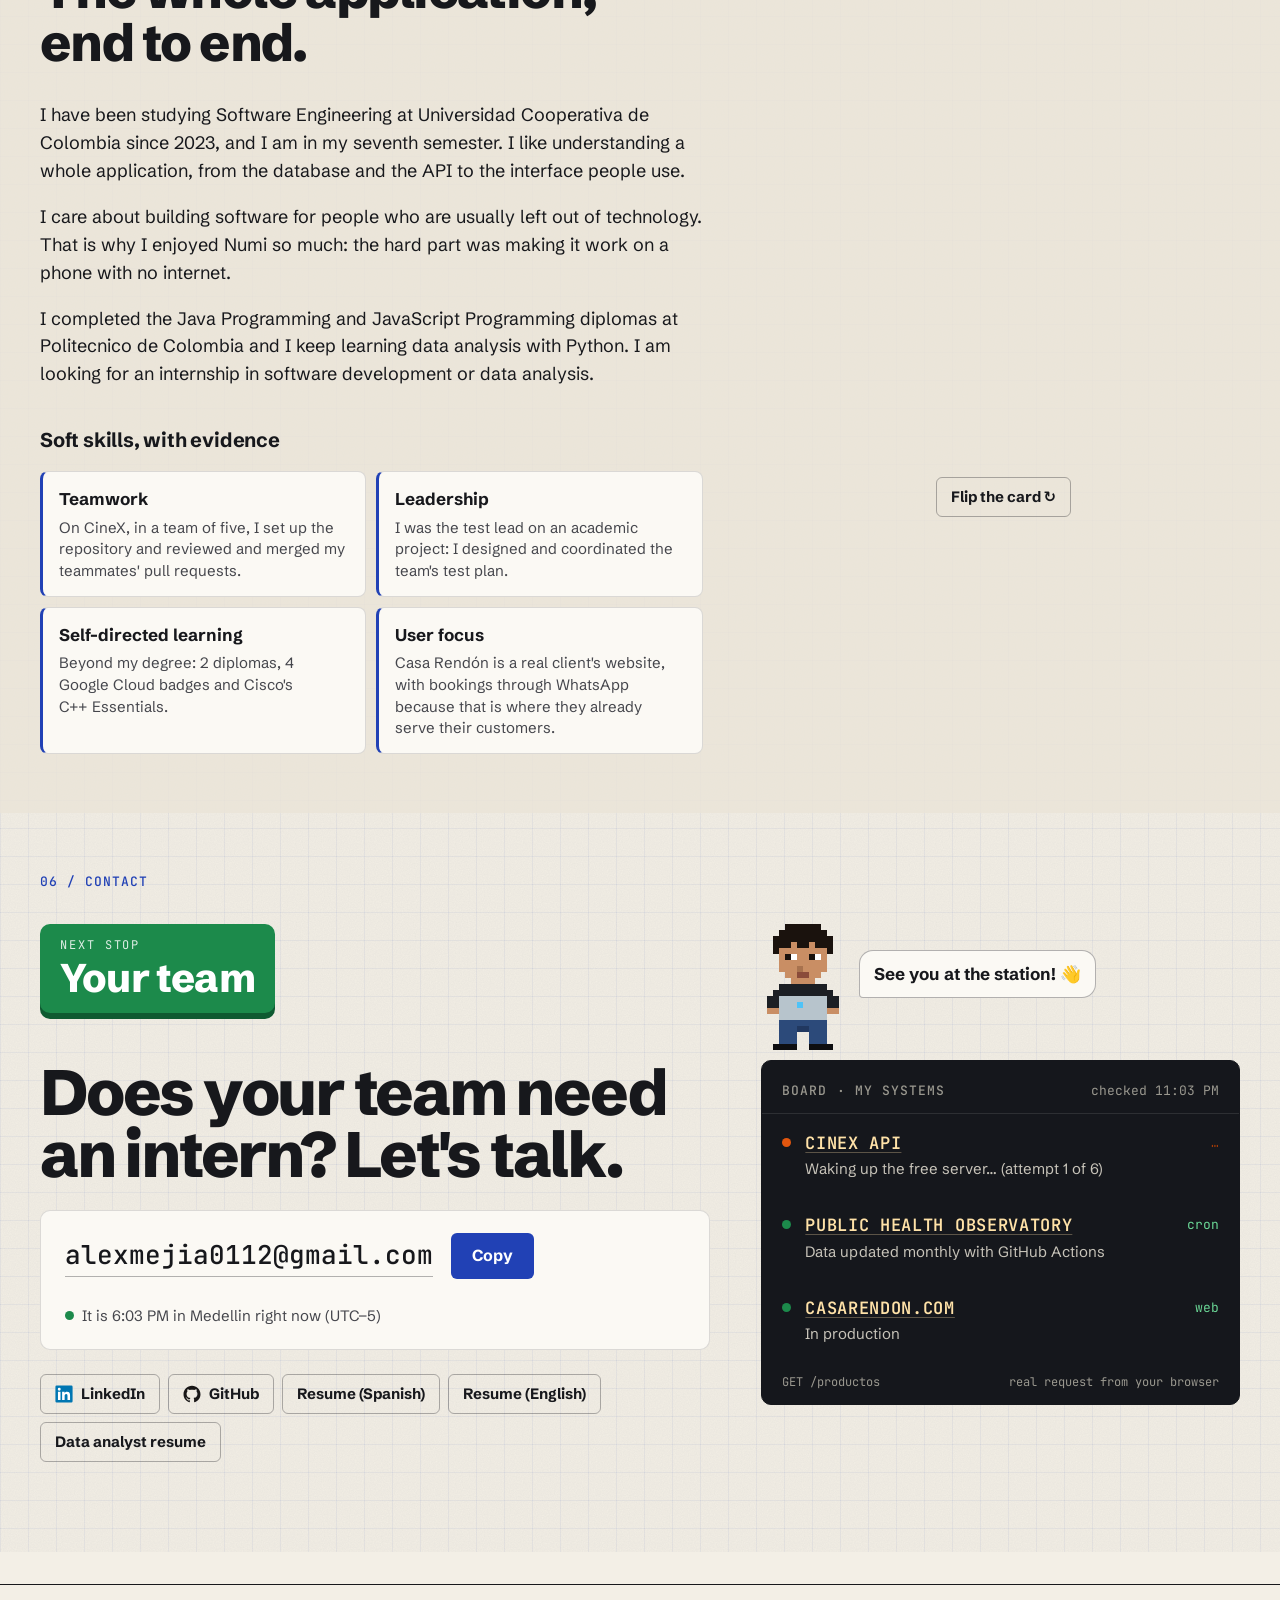
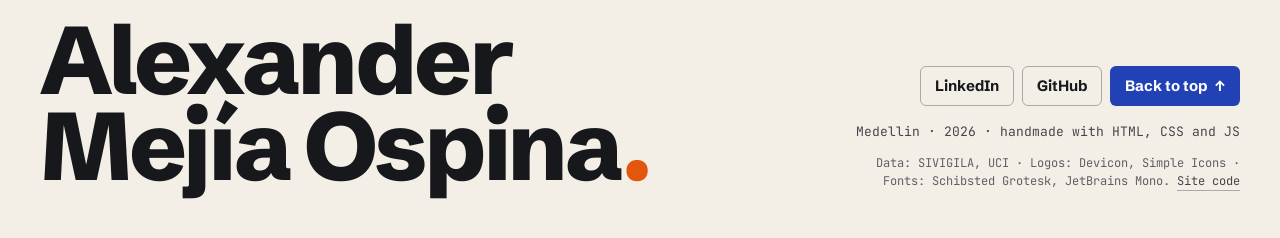
==== commit 8b44dce4: "BlackJack: video de una partida grabado en HD arriba de la ficha; la portada pasa a lo más destacado" ====
--- a/index.html
+++ b/index.html
@@ -33,7 +33,7 @@
   <link rel="me" href="https://github.com/AlexanderM-Code">
   <link rel="me" href="https://www.linkedin.com/in/alexander-mejia-ospina">
   <link rel="preconnect" href="https://cinex-api-lt2q.onrender.com" crossorigin>
-  <link rel="stylesheet" href="css/styles.css?v=2026-11-07i">
+  <link rel="stylesheet" href="css/styles.css?v=2026-11-07k">
   <script>
     // Tema e idioma antes de pintar, para que la página no parpadee.
     (function () {
@@ -53,7 +53,7 @@
       }
     })();
   </script>
-  <script src="js/main.js?v=2026-11-07i" defer></script>
+  <script src="js/main.js?v=2026-11-07k" defer></script>
   <script type="application/ld+json">
   {
     "@context": "https://schema.org",
@@ -108,7 +108,7 @@
             <svg class="i-moon" viewBox="0 0 24 24" width="18" height="18" aria-hidden="true"><path d="M20 14.5A8 8 0 0 1 9.5 4a8 8 0 1 0 10.5 10.5Z" fill="none" stroke="currentColor" stroke-width="1.8" stroke-linejoin="round"/></svg>
             <svg class="i-sun" viewBox="0 0 24 24" width="18" height="18" aria-hidden="true"><circle cx="12" cy="12" r="4" fill="none" stroke="currentColor" stroke-width="1.8"/><path d="M12 2.5v2.5M12 19v2.5M2.5 12H5M19 12h2.5M5.3 5.3l1.8 1.8M16.9 16.9l1.8 1.8M5.3 18.7l1.8-1.8M16.9 7.1l1.8-1.8" stroke="currentColor" stroke-width="1.8" stroke-linecap="round"/></svg>
           </button>
-          <a class="btn btn-ink btn-sm" href="cv/CV_Alexander_Mejia_Ospina.pdf?v=2026-11-07i" data-en-href="cv/Resume_Alexander_Mejia_Ospina_EN.pdf?v=2026-11-07i" download data-en="Resume">Hoja de vida</a>
+          <a class="btn btn-ink btn-sm" href="cv/CV_Alexander_Mejia_Ospina.pdf?v=2026-11-07k" data-en-href="cv/Resume_Alexander_Mejia_Ospina_EN.pdf?v=2026-11-07k" download data-en="Resume">Hoja de vida</a>
         </div>
       </nav>
     </div>
@@ -133,7 +133,7 @@
           <p class="value" data-en="I build APIs, websites and data analysis that run in production, with tests and deployment.">Construyo APIs, sitios web y análisis de datos que funcionan en producción, con pruebas y despliegue.</p>
           <div class="actions">
             <a class="btn btn-accent" href="#proyectos" data-en="See projects">Ver proyectos</a>
-            <a class="btn btn-line" href="cv/CV_Alexander_Mejia_Ospina.pdf?v=2026-11-07i" data-en-href="cv/Resume_Alexander_Mejia_Ospina_EN.pdf?v=2026-11-07i" download data-en="Download resume">Descargar hoja de vida</a>
+            <a class="btn btn-line" href="cv/CV_Alexander_Mejia_Ospina.pdf?v=2026-11-07k" data-en-href="cv/Resume_Alexander_Mejia_Ospina_EN.pdf?v=2026-11-07k" download data-en="Download resume">Descargar hoja de vida</a>
           </div>
         </div>
       </div>
@@ -900,7 +900,7 @@
           <button class="dlg-close" type="button" data-close aria-label="Cerrar" data-en-aria="Close"><svg viewBox="0 0 24 24" width="20" height="20" aria-hidden="true"><path d="M6 6l12 12M18 6 6 18" stroke="currentColor" stroke-width="2" stroke-linecap="round"/></svg></button>
         </header>
         <article class="p-body" id="blackjack">
-          <div class="p-media"><figure class="p-shot p-cover"><img src="assets/portada-blackjack.webp" width="1600" height="900" loading="lazy" decoding="async" alt="Portada de BlackJack Royale: la mesa de juego, los 3 modos y los 6 módulos de JavaScript" data-en-alt="BlackJack Royale cover: the game table, the 3 modes and the 6 JavaScript modules"></figure></div>
+          <div class="p-media"><figure class="p-shot dlg-video"><div class="browser" data-ui><p class="browser-bar mono"><span class="browser-dots" aria-hidden="true"></span><span>luism7p7.github.io/BlackJack</span></p><video data-src="assets/blackjack-video.mp4" data-poster="assets/blackjack-video-poster.webp" width="1440" height="900" muted loop playsinline controls preload="none" aria-label="Una partida completa: menú del casino, modo contra la máquina, apuesta, pedir carta, plantarse y el jugador gana 19 a 18" data-en-aria="A full game: casino menu, play against the machine, bet, hit, stand and the player wins 19 to 18"></video></div><figcaption data-en="A full round against the dealer: bet, hit, stand and the dealer&#39;s turn, until the player wins 19 to 18.">Una ronda completa contra el crupier: apuesta, pedir carta, plantarse y el turno del crupier, hasta que el jugador gana 19 a 18.</figcaption></figure></div>
           <section class="p-intro">
             <p class="p-lede" data-en="A casino in the browser: BlackJack against the dealer or with friends in real time, with a chip bank.">Un casino en el navegador: BlackJack contra el crupier o con amigos en tiempo real, con un banco de fichas.</p>
             <dl class="kpis"><div class="kpi"><dt class="mono" data-en="3">3</dt><dd data-en="modes: dealer, multiplayer and bank">modos: crupier, multijugador y banco</dd></div><div class="kpi"><dt class="mono" data-en="6">6</dt><dd data-en="JavaScript modules, one per job">módulos de JavaScript, uno por tarea</dd></div><div class="kpi"><dt class="mono" data-en="7">7</dt><dd data-en="real-time message types">tipos de mensaje en tiempo real</dd></div></dl>
@@ -918,7 +918,7 @@
               <ul class="chips" aria-label="Herramientas" data-en-aria="Tools"><li><img src="assets/logos/javascript.svg" width="16" height="16" alt="" loading="lazy" decoding="async">JavaScript</li><li><img src="assets/logos/html5.svg" width="16" height="16" alt="" loading="lazy" decoding="async">HTML</li><li><img src="assets/logos/css3.svg" width="16" height="16" alt="" loading="lazy" decoding="async">CSS</li><li><img src="assets/logos/python.svg" width="16" height="16" alt="" loading="lazy" decoding="async">Python</li><li><img src="assets/logos/websockets.svg" width="16" height="16" alt="" loading="lazy" decoding="async">WebSockets</li></ul>
             </section></div>
           
-          <section class="p-piece"><h4 class="p-h mono" data-en="Highlight">Lo más destacado</h4><figure class="p-shot p-demo"><div class="browser" data-ui><p class="browser-bar mono"><span class="browser-dots" aria-hidden="true"></span><span>BlackJack Royale</span></p><video data-src="assets/blackjack-demo.mp4" data-poster="assets/blackjack-demo-poster.webp" width="720" height="362" muted loop playsinline controls preload="none" aria-label="Una ronda contra el crupier: apuesta, pedir carta, plantarse y resultado" data-en-aria="A round against the dealer: bet, hit, stand and result"></video></div><figcaption data-en="Bet, hit, stand and the dealer&#39;s turn, until the result.">Apuesta, pedir carta, plantarse y el turno del crupier, hasta el resultado.</figcaption></figure></section>
+          <section class="p-piece"><h4 class="p-h mono" data-en="Highlight">Lo más destacado</h4><figure class="p-shot p-cover p-cover-sm"><img src="assets/portada-blackjack.webp" width="1600" height="900" loading="lazy" decoding="async" alt="Portada de BlackJack Royale: la mesa de juego, los 3 modos y los 6 módulos de JavaScript" data-en-alt="BlackJack Royale cover: the game table, the 3 modes and the 6 JavaScript modules"></figure></section>
           <div class="case-more-wrap">
             <button class="case-toggle" type="button" aria-expanded="false" aria-controls="blackjack-more">
               <span class="case-toggle-label">Ver caso completo</span><span class="case-toggle-time"></span>
@@ -1233,9 +1233,9 @@
             <ul class="ct-links">
               <li><a class="btn btn-line btn-sm" href="https://www.linkedin.com/in/alexander-mejia-ospina" target="_blank" rel="me noopener"><img src="assets/logos/linkedin.svg" width="18" height="18" alt="" loading="lazy">LinkedIn</a></li>
               <li><a class="btn btn-line btn-sm" href="https://github.com/AlexanderM-Code" target="_blank" rel="me noopener"><img class="ct-gh" src="assets/logos/github.svg" width="18" height="18" alt="" loading="lazy">GitHub</a></li>
-              <li><a class="btn btn-line btn-sm" href="cv/CV_Alexander_Mejia_Ospina.pdf?v=2026-11-07i" download hreflang="es" data-en="Resume (Spanish)">Hoja de vida</a></li>
-              <li><a class="btn btn-line btn-sm" href="cv/Resume_Alexander_Mejia_Ospina_EN.pdf?v=2026-11-07i" download hreflang="en" data-en="Resume (English)">Resume (EN)</a></li>
-              <li><a class="btn btn-line btn-sm" href="cv/CV_Alexander_Mejia_Ospina_Analista_Datos.pdf?v=2026-11-07i" download hreflang="es" data-en="Data analyst resume">Hoja de vida · Datos</a></li>
+              <li><a class="btn btn-line btn-sm" href="cv/CV_Alexander_Mejia_Ospina.pdf?v=2026-11-07k" download hreflang="es" data-en="Resume (Spanish)">Hoja de vida</a></li>
+              <li><a class="btn btn-line btn-sm" href="cv/Resume_Alexander_Mejia_Ospina_EN.pdf?v=2026-11-07k" download hreflang="en" data-en="Resume (English)">Resume (EN)</a></li>
+              <li><a class="btn btn-line btn-sm" href="cv/CV_Alexander_Mejia_Ospina_Analista_Datos.pdf?v=2026-11-07k" download hreflang="es" data-en="Data analyst resume">Hoja de vida · Datos</a></li>
             </ul>
           </div>
           <div class="ct-side">
--- a/css/styles.css
+++ b/css/styles.css
@@ -1765,3 +1765,4 @@
 /* Video o imagen principal: tamaño contenido y centrado, para que la ficha no sea solo la imagen */
 .p-media:not(.p-media-duo) > .p-shot { max-width: 840px; margin-inline: auto; }
 .p-media:not(.p-media-duo) > .p-shot figcaption { text-align: center; }
+.p-cover-sm { max-width: 840px; margin-inline: auto; }
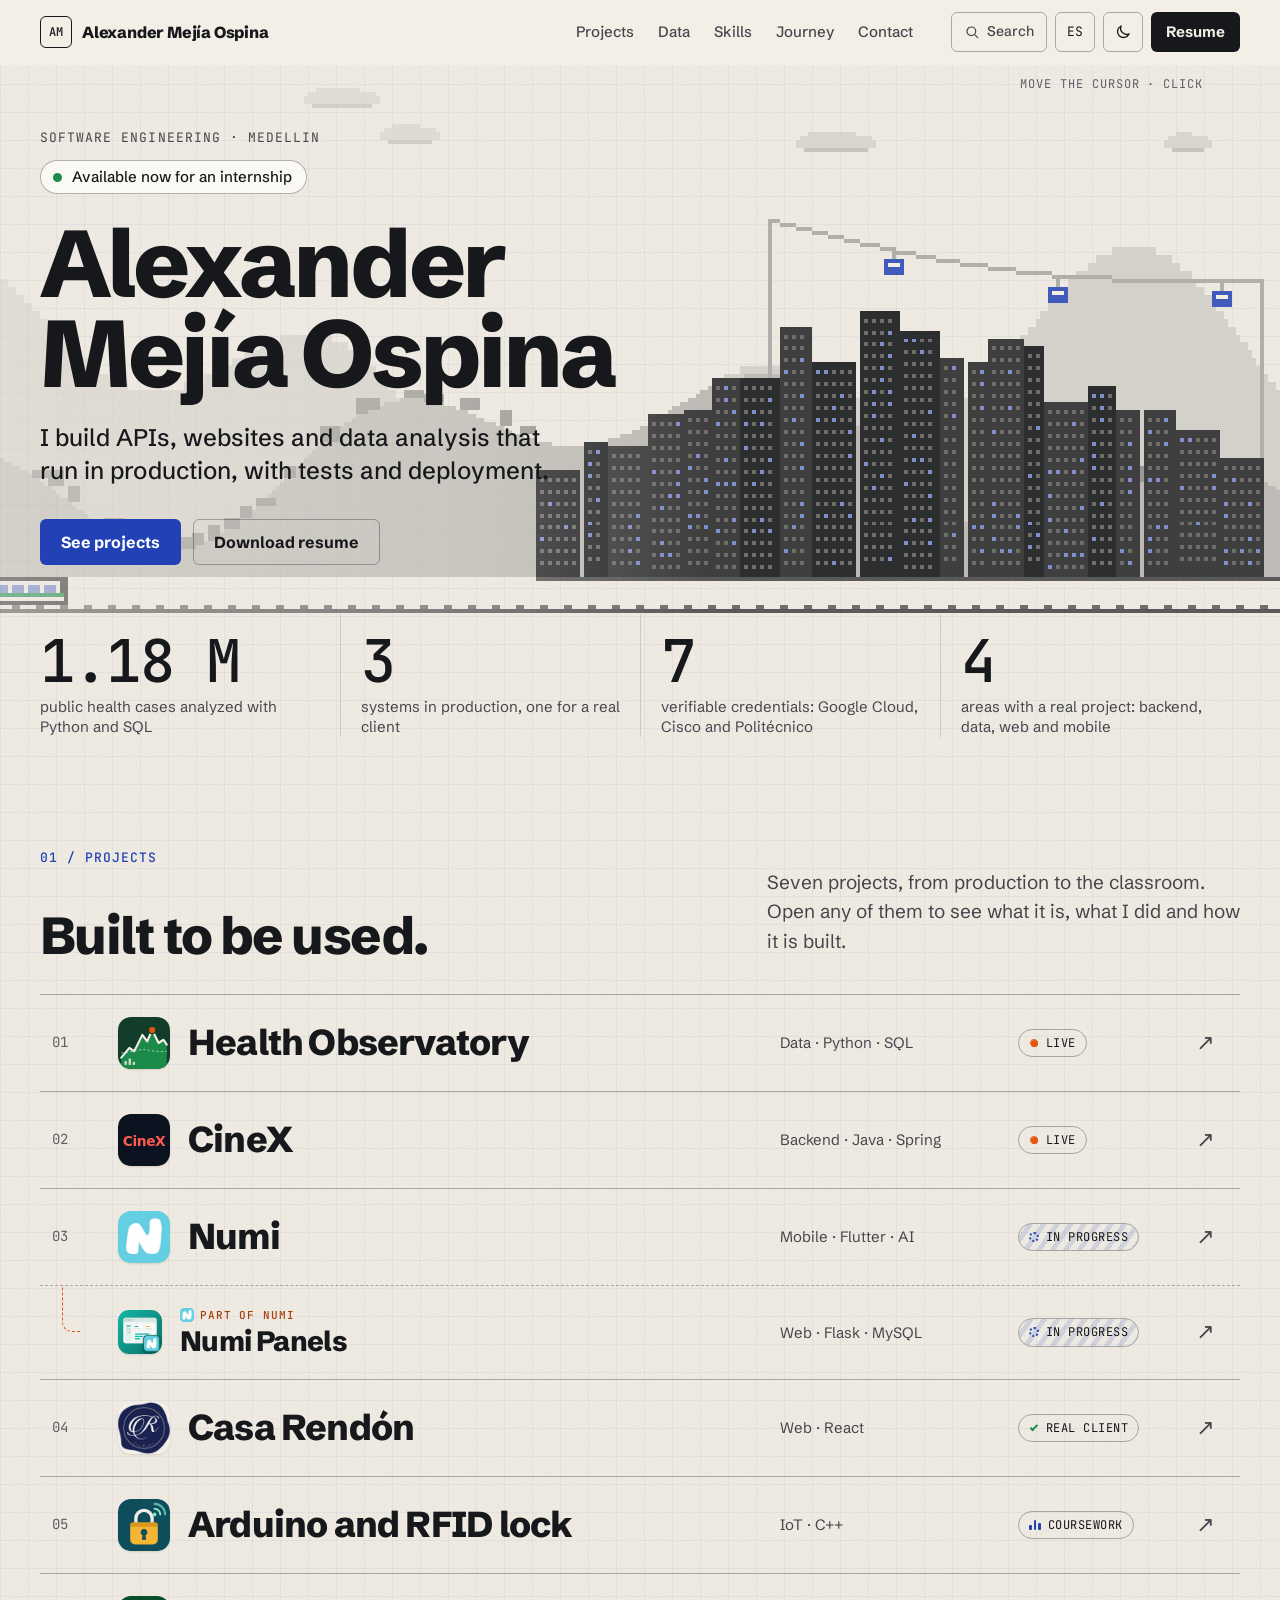
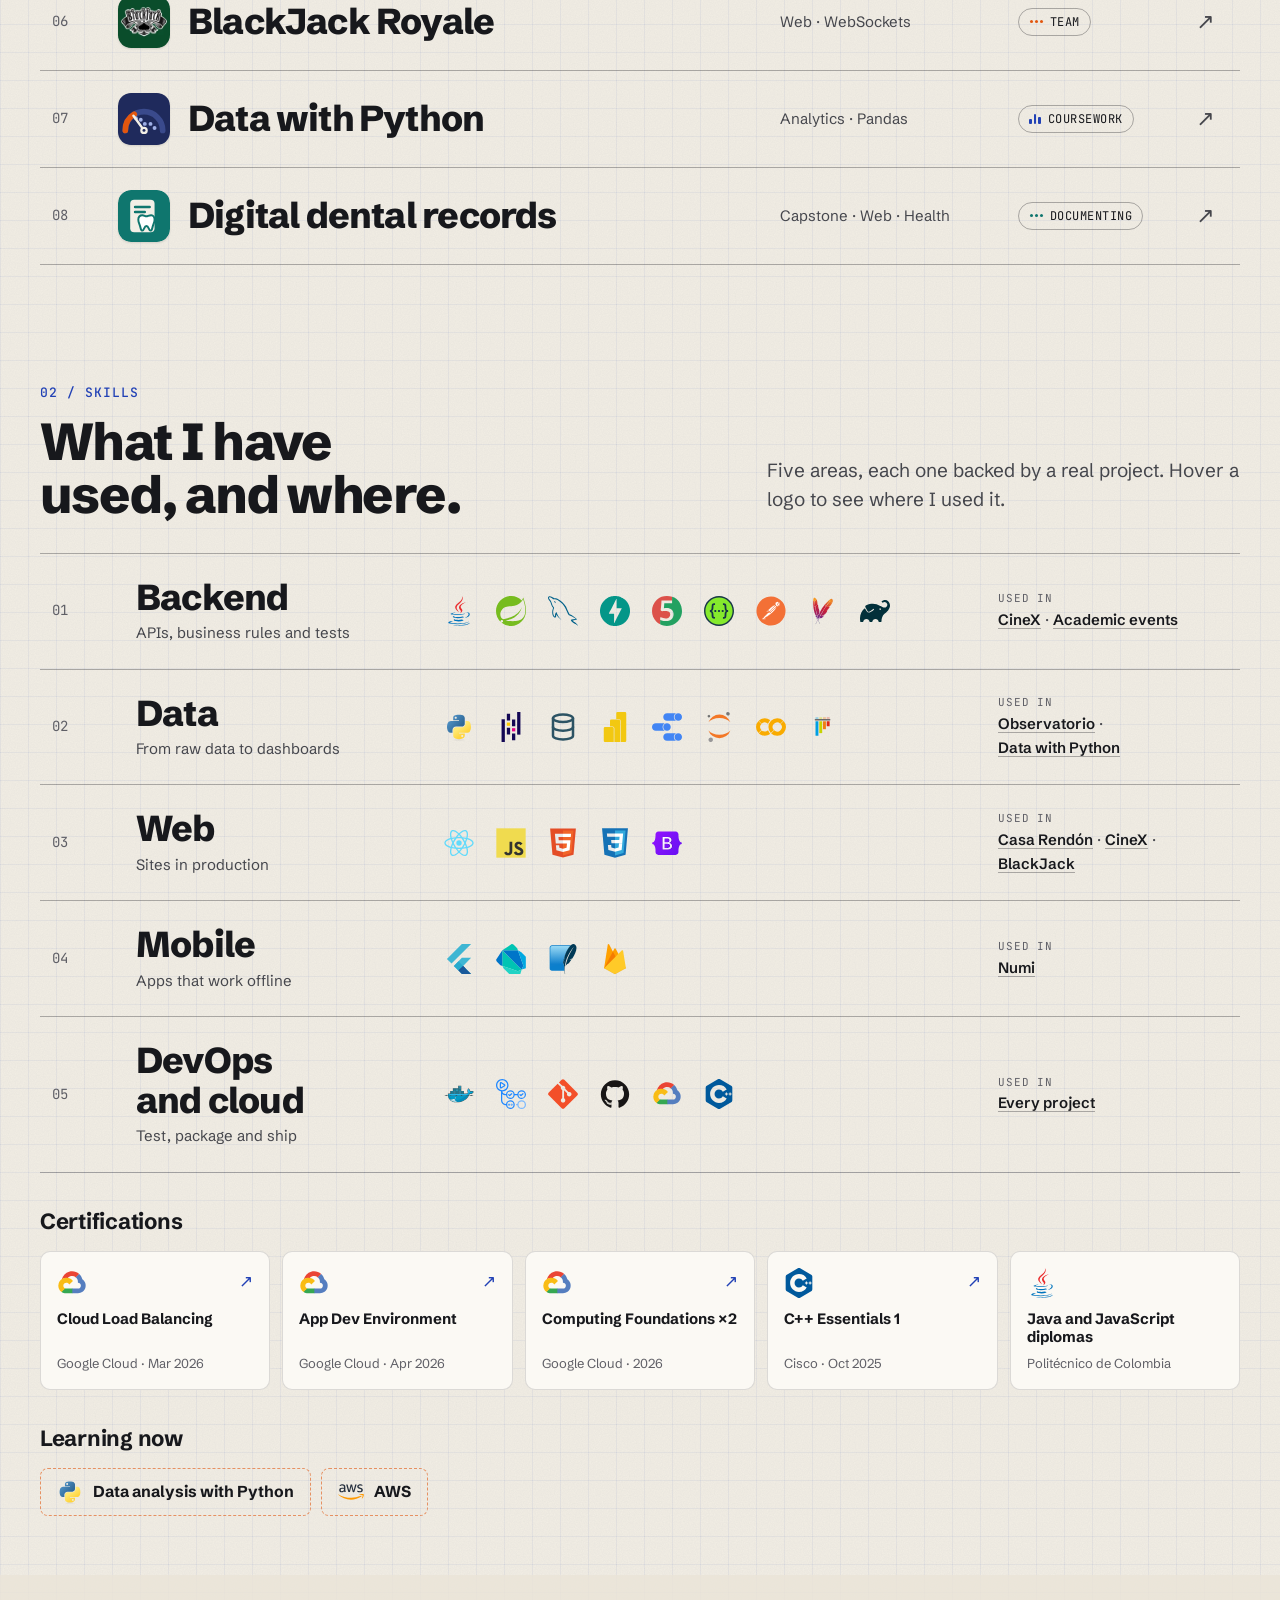
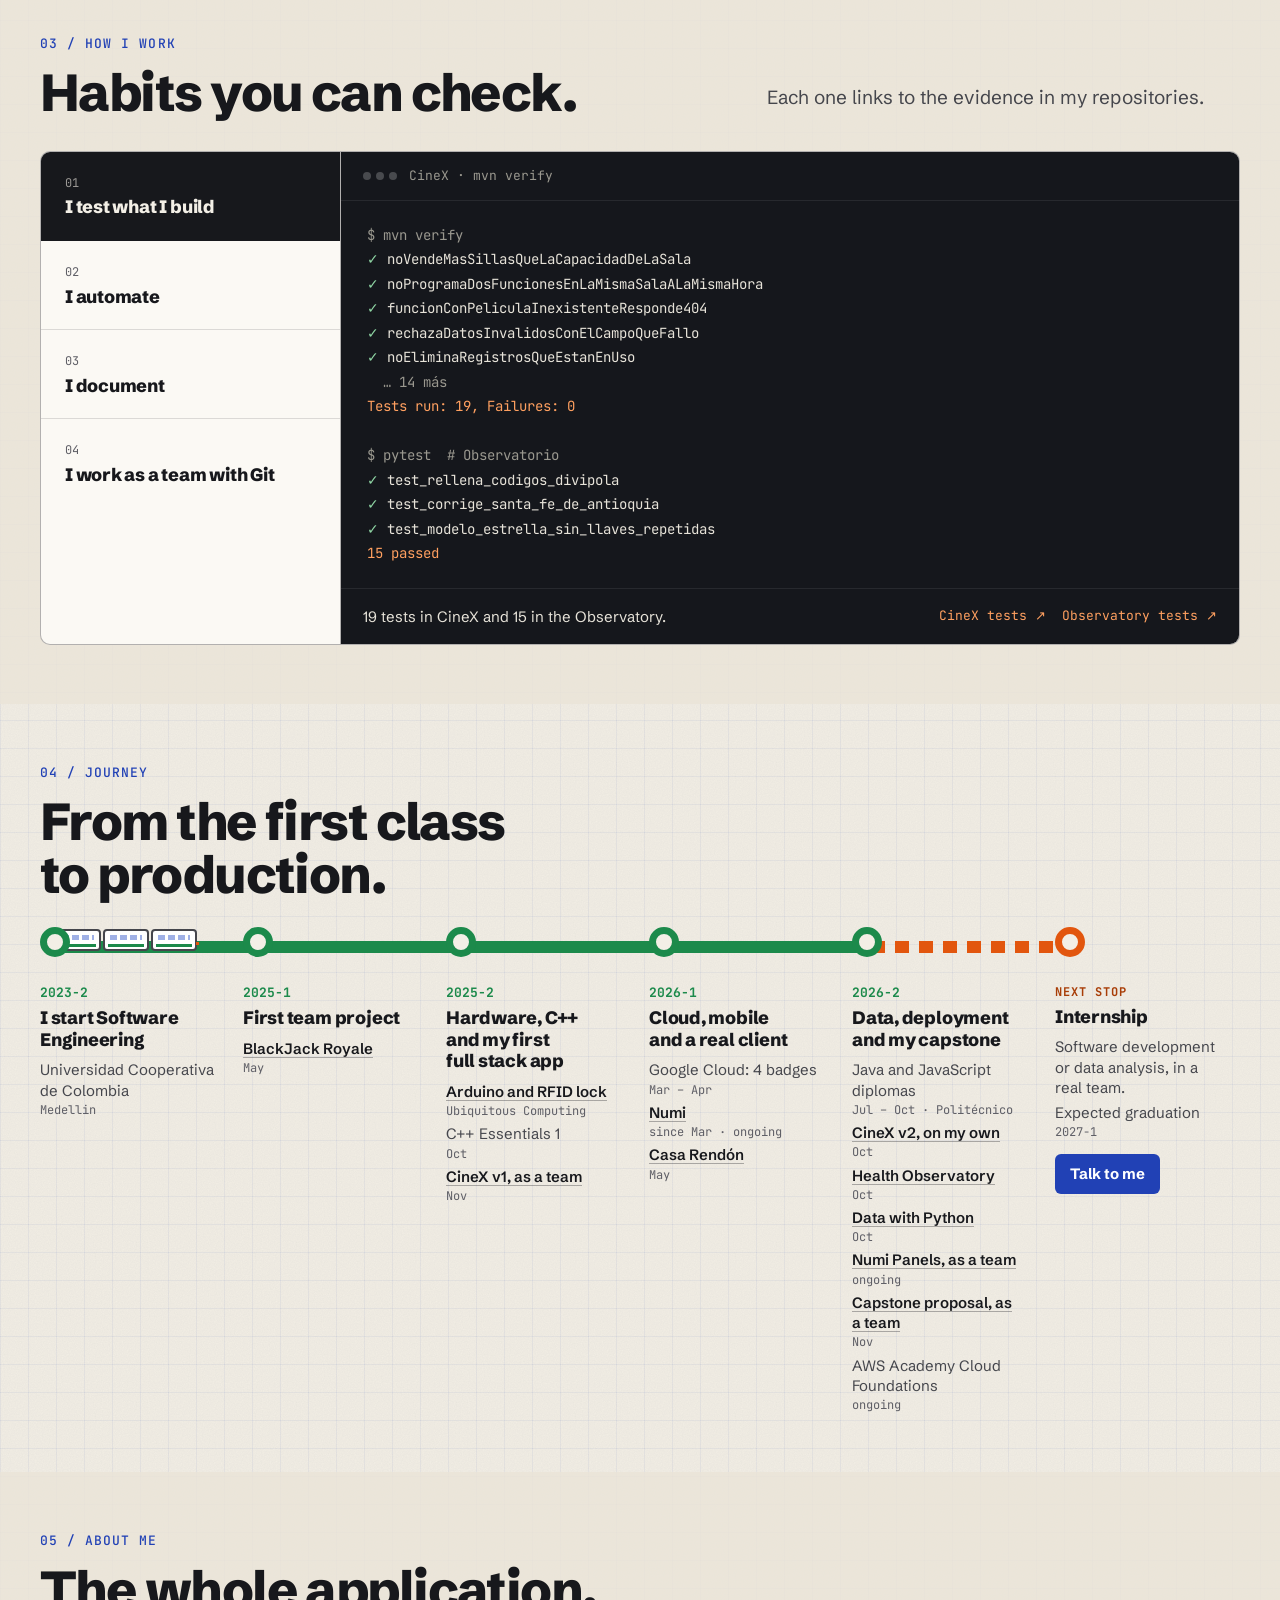
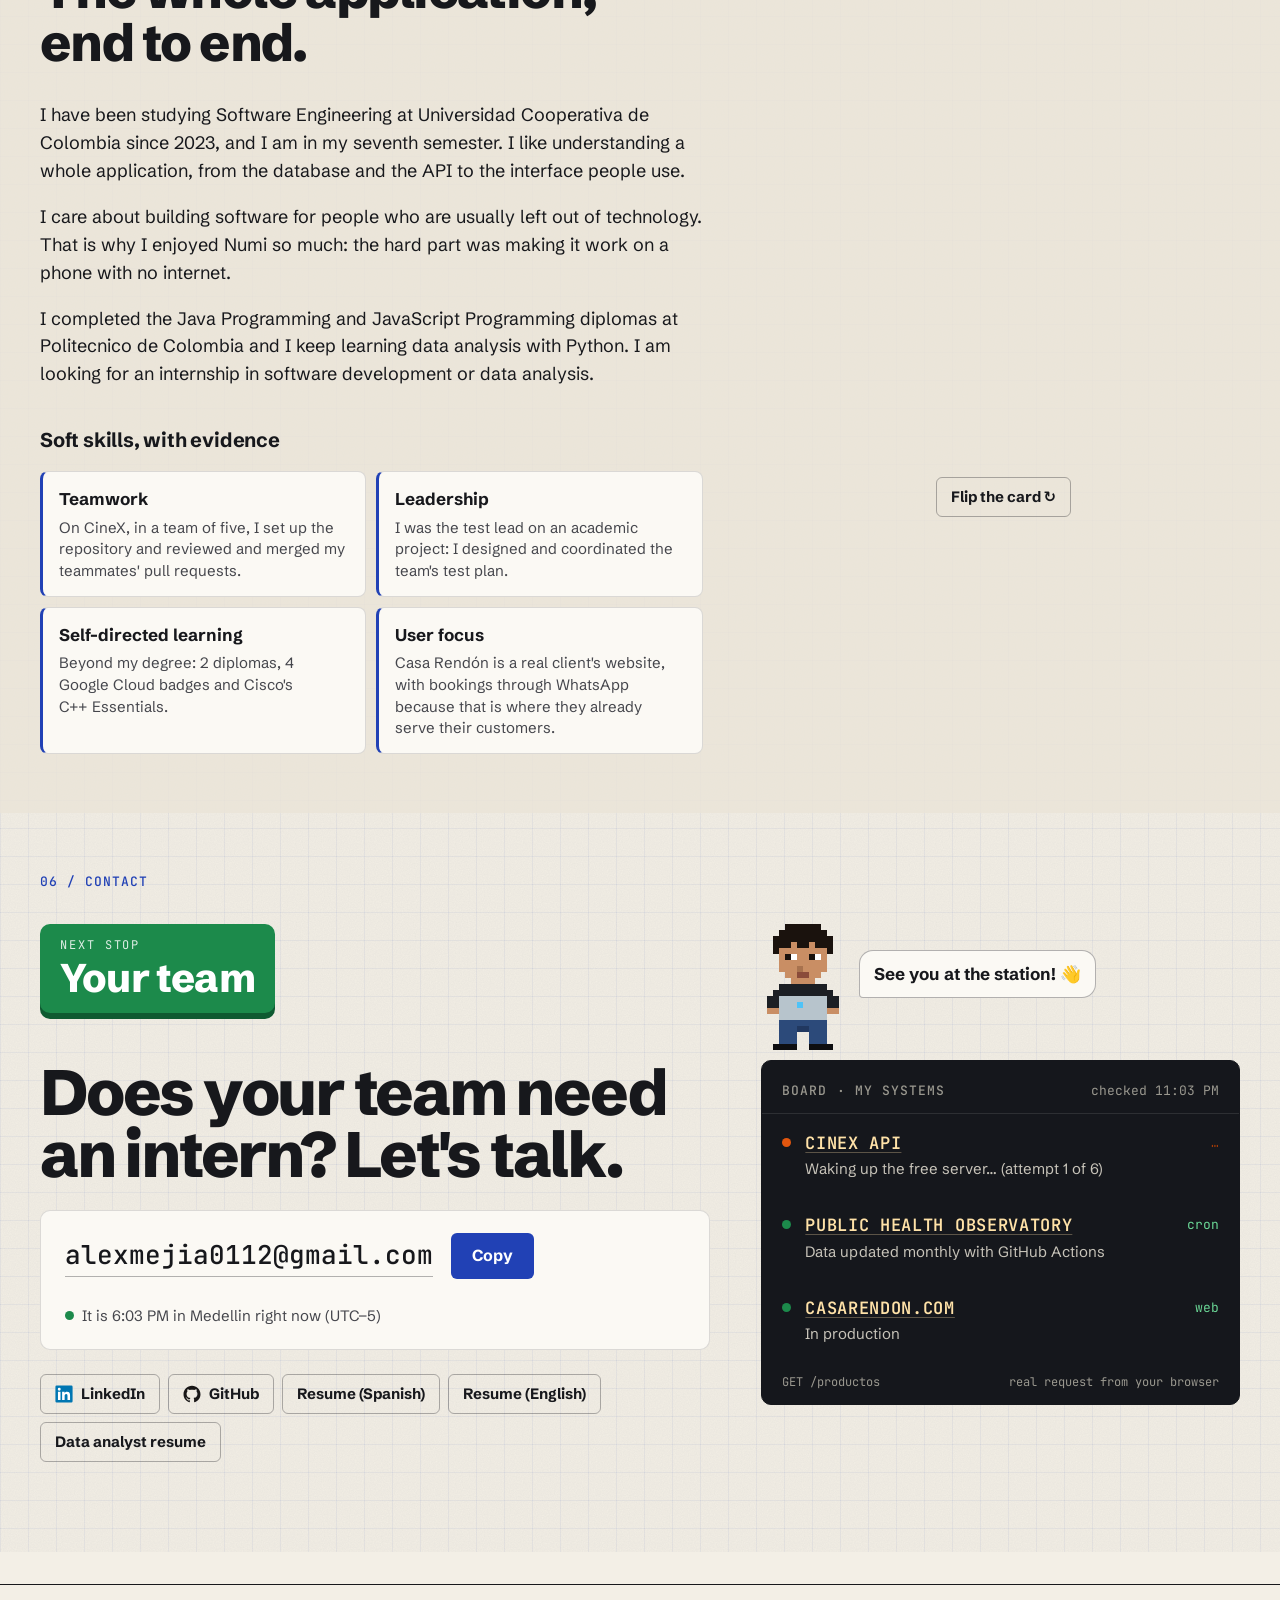
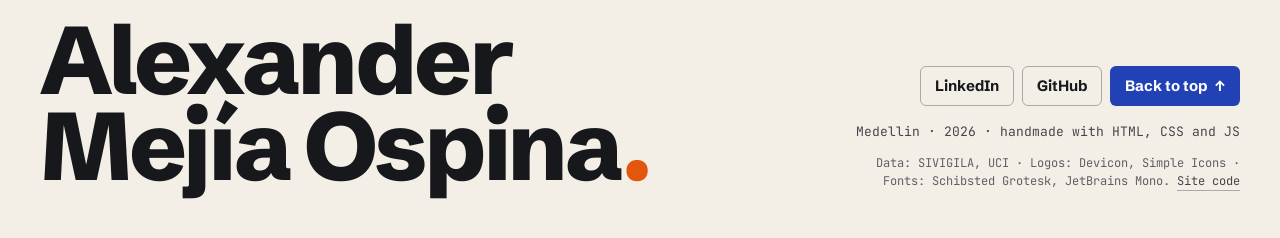
==== commit aeed801c: "Vista previa al pasar el cursor: toma la proporción de cada imagen o video y se ve completa" ====
--- a/index.html
+++ b/index.html
@@ -33,7 +33,7 @@
   <link rel="me" href="https://github.com/AlexanderM-Code">
   <link rel="me" href="https://www.linkedin.com/in/alexander-mejia-ospina">
   <link rel="preconnect" href="https://cinex-api-lt2q.onrender.com" crossorigin>
-  <link rel="stylesheet" href="css/styles.css?v=2026-11-07k">
+  <link rel="stylesheet" href="css/styles.css?v=2026-11-07l">
   <script>
     // Tema e idioma antes de pintar, para que la página no parpadee.
     (function () {
@@ -53,7 +53,7 @@
       }
     })();
   </script>
-  <script src="js/main.js?v=2026-11-07k" defer></script>
+  <script src="js/main.js?v=2026-11-07l" defer></script>
   <script type="application/ld+json">
   {
     "@context": "https://schema.org",
@@ -108,7 +108,7 @@
             <svg class="i-moon" viewBox="0 0 24 24" width="18" height="18" aria-hidden="true"><path d="M20 14.5A8 8 0 0 1 9.5 4a8 8 0 1 0 10.5 10.5Z" fill="none" stroke="currentColor" stroke-width="1.8" stroke-linejoin="round"/></svg>
             <svg class="i-sun" viewBox="0 0 24 24" width="18" height="18" aria-hidden="true"><circle cx="12" cy="12" r="4" fill="none" stroke="currentColor" stroke-width="1.8"/><path d="M12 2.5v2.5M12 19v2.5M2.5 12H5M19 12h2.5M5.3 5.3l1.8 1.8M16.9 16.9l1.8 1.8M5.3 18.7l1.8-1.8M16.9 7.1l1.8-1.8" stroke="currentColor" stroke-width="1.8" stroke-linecap="round"/></svg>
           </button>
-          <a class="btn btn-ink btn-sm" href="cv/CV_Alexander_Mejia_Ospina.pdf?v=2026-11-07k" data-en-href="cv/Resume_Alexander_Mejia_Ospina_EN.pdf?v=2026-11-07k" download data-en="Resume">Hoja de vida</a>
+          <a class="btn btn-ink btn-sm" href="cv/CV_Alexander_Mejia_Ospina.pdf?v=2026-11-07l" data-en-href="cv/Resume_Alexander_Mejia_Ospina_EN.pdf?v=2026-11-07l" download data-en="Resume">Hoja de vida</a>
         </div>
       </nav>
     </div>
@@ -133,7 +133,7 @@
           <p class="value" data-en="I build APIs, websites and data analysis that run in production, with tests and deployment.">Construyo APIs, sitios web y análisis de datos que funcionan en producción, con pruebas y despliegue.</p>
           <div class="actions">
             <a class="btn btn-accent" href="#proyectos" data-en="See projects">Ver proyectos</a>
-            <a class="btn btn-line" href="cv/CV_Alexander_Mejia_Ospina.pdf?v=2026-11-07k" data-en-href="cv/Resume_Alexander_Mejia_Ospina_EN.pdf?v=2026-11-07k" download data-en="Download resume">Descargar hoja de vida</a>
+            <a class="btn btn-line" href="cv/CV_Alexander_Mejia_Ospina.pdf?v=2026-11-07l" data-en-href="cv/Resume_Alexander_Mejia_Ospina_EN.pdf?v=2026-11-07l" download data-en="Download resume">Descargar hoja de vida</a>
           </div>
         </div>
       </div>
@@ -171,7 +171,7 @@
 
         <div class="idx">
           <ol class="idx-list">
-          <li><button class="idx-row" type="button" data-dialog="dlg-observatorio" data-video="assets/previews/obs.mp4" data-preview="assets/observatorio.webp" aria-haspopup="dialog">
+          <li><button class="idx-row" type="button" data-dialog="dlg-observatorio" data-ratio="4 / 3" data-video="assets/previews/obs.mp4" data-preview="assets/observatorio.webp" aria-haspopup="dialog">
             <span class="idx-num mono">01</span>
             <img class="idx-thumb" src="assets/observatorio.webp" alt="" loading="lazy" decoding="async">
             <img class="idx-logo" src="assets/logos-proyectos/observatorio.svg" width="52" height="52" alt="" loading="lazy" decoding="async">
@@ -180,7 +180,7 @@
             <span class="idx-pill mono st-live"><i class="st" aria-hidden="true"></i><span data-en="Live">En vivo</span></span>
             <span class="idx-go" aria-hidden="true">↗</span>
           </button></li>
-          <li><button class="idx-row" type="button" data-dialog="dlg-cinex" data-video="assets/previews/cinex-recorrido.mp4" data-preview="assets/previews/cinex-poster.webp" aria-haspopup="dialog">
+          <li><button class="idx-row" type="button" data-dialog="dlg-cinex" data-ratio="16 / 10" data-video="assets/previews/cinex-recorrido.mp4" data-preview="assets/previews/cinex-poster.webp" aria-haspopup="dialog">
             <span class="idx-num mono">02</span>
             <img class="idx-thumb" src="assets/cinex-inicio.webp" alt="" loading="lazy" decoding="async">
             <img class="idx-logo" src="assets/logos-proyectos/cinex.svg" width="52" height="52" alt="" loading="lazy" decoding="async">
@@ -198,7 +198,7 @@
             <span class="idx-pill mono st-build"><i class="st" aria-hidden="true"></i><span data-en="In progress">En desarrollo</span></span>
             <span class="idx-go" aria-hidden="true">↗</span>
           </button></li>
-          <li class="idx-sub"><button class="idx-row idx-row-sub" type="button" data-dialog="dlg-paneles" data-preview="assets/portada-paneles.webp" aria-haspopup="dialog">
+          <li class="idx-sub"><button class="idx-row idx-row-sub" type="button" data-dialog="dlg-paneles" data-ratio="16 / 9" data-preview="assets/portada-paneles.webp" aria-haspopup="dialog">
             <span class="idx-num mono" aria-hidden="true"></span>
             <img class="idx-thumb" src="assets/portada-paneles.webp" alt="" loading="lazy" decoding="async">
             <img class="idx-logo" src="assets/logos-proyectos/paneles.webp" width="52" height="52" alt="" loading="lazy" decoding="async">
@@ -207,7 +207,7 @@
             <span class="idx-pill mono st-build"><i class="st" aria-hidden="true"></i><span data-en="In progress">En desarrollo</span></span>
             <span class="idx-go" aria-hidden="true">↗</span>
           </button></li>
-          <li><button class="idx-row" type="button" data-dialog="dlg-casa" data-video="assets/previews/casa.mp4" data-preview="assets/casa-rendon-poster.webp" aria-haspopup="dialog">
+          <li><button class="idx-row" type="button" data-dialog="dlg-casa" data-ratio="560 / 282" data-video="assets/previews/casa.mp4" data-preview="assets/casa-rendon-poster.webp" aria-haspopup="dialog">
             <span class="idx-num mono">04</span>
             <img class="idx-thumb" src="assets/casa-rendon.webp" alt="" loading="lazy" decoding="async">
             <img class="idx-logo" src="assets/logos-proyectos/casa-rendon.webp" width="52" height="52" alt="" loading="lazy" decoding="async">
@@ -216,7 +216,7 @@
             <span class="idx-pill mono st-client"><i class="st" aria-hidden="true"></i><span data-en="Real client">Cliente real</span></span>
             <span class="idx-go" aria-hidden="true">↗</span>
           </button></li>
-          <li><button class="idx-row" type="button" data-dialog="dlg-rfid" data-preview="assets/portada-arduino.webp" aria-haspopup="dialog">
+          <li><button class="idx-row" type="button" data-dialog="dlg-rfid" data-ratio="16 / 9" data-preview="assets/portada-arduino.webp" aria-haspopup="dialog">
             <span class="idx-num mono">05</span>
             <img class="idx-thumb" src="assets/portada-arduino.webp" alt="" loading="lazy" decoding="async">
             <img class="idx-logo" src="assets/logos-proyectos/rfid.svg" width="52" height="52" alt="" loading="lazy" decoding="async">
@@ -225,7 +225,7 @@
             <span class="idx-pill mono st-course"><i class="st" aria-hidden="true"><b></b><b></b><b></b></i><span data-en="Coursework">Clase</span></span>
             <span class="idx-go" aria-hidden="true">↗</span>
           </button></li>
-          <li><button class="idx-row" type="button" data-dialog="dlg-blackjack" data-video="assets/previews/bj.mp4" data-preview="assets/blackjack.webp" aria-haspopup="dialog">
+          <li><button class="idx-row" type="button" data-dialog="dlg-blackjack" data-ratio="16 / 10" data-video="assets/previews/bj.mp4" data-preview="assets/blackjack-video-poster.webp" aria-haspopup="dialog">
             <span class="idx-num mono">06</span>
             <img class="idx-thumb" src="assets/blackjack.webp" alt="" loading="lazy" decoding="async">
             <img class="idx-logo" src="assets/logos-proyectos/blackjack.webp" width="52" height="52" alt="" loading="lazy" decoding="async">
@@ -234,7 +234,7 @@
             <span class="idx-pill mono st-team"><i class="st" aria-hidden="true"><b></b><b></b><b></b></i><span data-en="Team">Equipo</span></span>
             <span class="idx-go" aria-hidden="true">↗</span>
           </button></li>
-          <li><button class="idx-row" type="button" data-dialog="dlg-datos" data-preview="assets/portada-datos.webp" aria-haspopup="dialog">
+          <li><button class="idx-row" type="button" data-dialog="dlg-datos" data-ratio="16 / 9" data-preview="assets/portada-datos.webp" aria-haspopup="dialog">
             <span class="idx-num mono">07</span>
             <span class="idx-thumb idx-thumb-plot" aria-hidden="true"><svg viewBox="0 0 640 440"><use href="#mpg-plot"/></svg></span>
             <img class="idx-logo" src="assets/logos-proyectos/datos.svg" width="52" height="52" alt="" loading="lazy" decoding="async">
@@ -243,7 +243,7 @@
             <span class="idx-pill mono st-course"><i class="st" aria-hidden="true"><b></b><b></b><b></b></i><span data-en="Coursework">Clase</span></span>
             <span class="idx-go" aria-hidden="true">↗</span>
           </button></li>
-          <li><button class="idx-row" type="button" data-dialog="dlg-historias" data-preview="assets/portada-historias.webp" aria-haspopup="dialog">
+          <li><button class="idx-row" type="button" data-dialog="dlg-historias" data-ratio="16 / 9" data-preview="assets/portada-historias.webp" aria-haspopup="dialog">
             <span class="idx-num mono">08</span>
             <img class="idx-thumb" src="assets/portada-historias.webp" alt="" loading="lazy" decoding="async">
             <img class="idx-logo" src="assets/logos-proyectos/historias.svg" width="52" height="52" alt="" loading="lazy" decoding="async">
@@ -1233,9 +1233,9 @@
             <ul class="ct-links">
               <li><a class="btn btn-line btn-sm" href="https://www.linkedin.com/in/alexander-mejia-ospina" target="_blank" rel="me noopener"><img src="assets/logos/linkedin.svg" width="18" height="18" alt="" loading="lazy">LinkedIn</a></li>
               <li><a class="btn btn-line btn-sm" href="https://github.com/AlexanderM-Code" target="_blank" rel="me noopener"><img class="ct-gh" src="assets/logos/github.svg" width="18" height="18" alt="" loading="lazy">GitHub</a></li>
-              <li><a class="btn btn-line btn-sm" href="cv/CV_Alexander_Mejia_Ospina.pdf?v=2026-11-07k" download hreflang="es" data-en="Resume (Spanish)">Hoja de vida</a></li>
-              <li><a class="btn btn-line btn-sm" href="cv/Resume_Alexander_Mejia_Ospina_EN.pdf?v=2026-11-07k" download hreflang="en" data-en="Resume (English)">Resume (EN)</a></li>
-              <li><a class="btn btn-line btn-sm" href="cv/CV_Alexander_Mejia_Ospina_Analista_Datos.pdf?v=2026-11-07k" download hreflang="es" data-en="Data analyst resume">Hoja de vida · Datos</a></li>
+              <li><a class="btn btn-line btn-sm" href="cv/CV_Alexander_Mejia_Ospina.pdf?v=2026-11-07l" download hreflang="es" data-en="Resume (Spanish)">Hoja de vida</a></li>
+              <li><a class="btn btn-line btn-sm" href="cv/Resume_Alexander_Mejia_Ospina_EN.pdf?v=2026-11-07l" download hreflang="en" data-en="Resume (English)">Resume (EN)</a></li>
+              <li><a class="btn btn-line btn-sm" href="cv/CV_Alexander_Mejia_Ospina_Analista_Datos.pdf?v=2026-11-07l" download hreflang="es" data-en="Data analyst resume">Hoja de vida · Datos</a></li>
             </ul>
           </div>
           <div class="ct-side">
--- a/css/styles.css
+++ b/css/styles.css
@@ -1766,3 +1766,4 @@
 .p-media:not(.p-media-duo) > .p-shot { max-width: 840px; margin-inline: auto; }
 .p-media:not(.p-media-duo) > .p-shot figcaption { text-align: center; }
 .p-cover-sm { max-width: 840px; margin-inline: auto; }
+.idx-float.is-wide { width: 480px; }
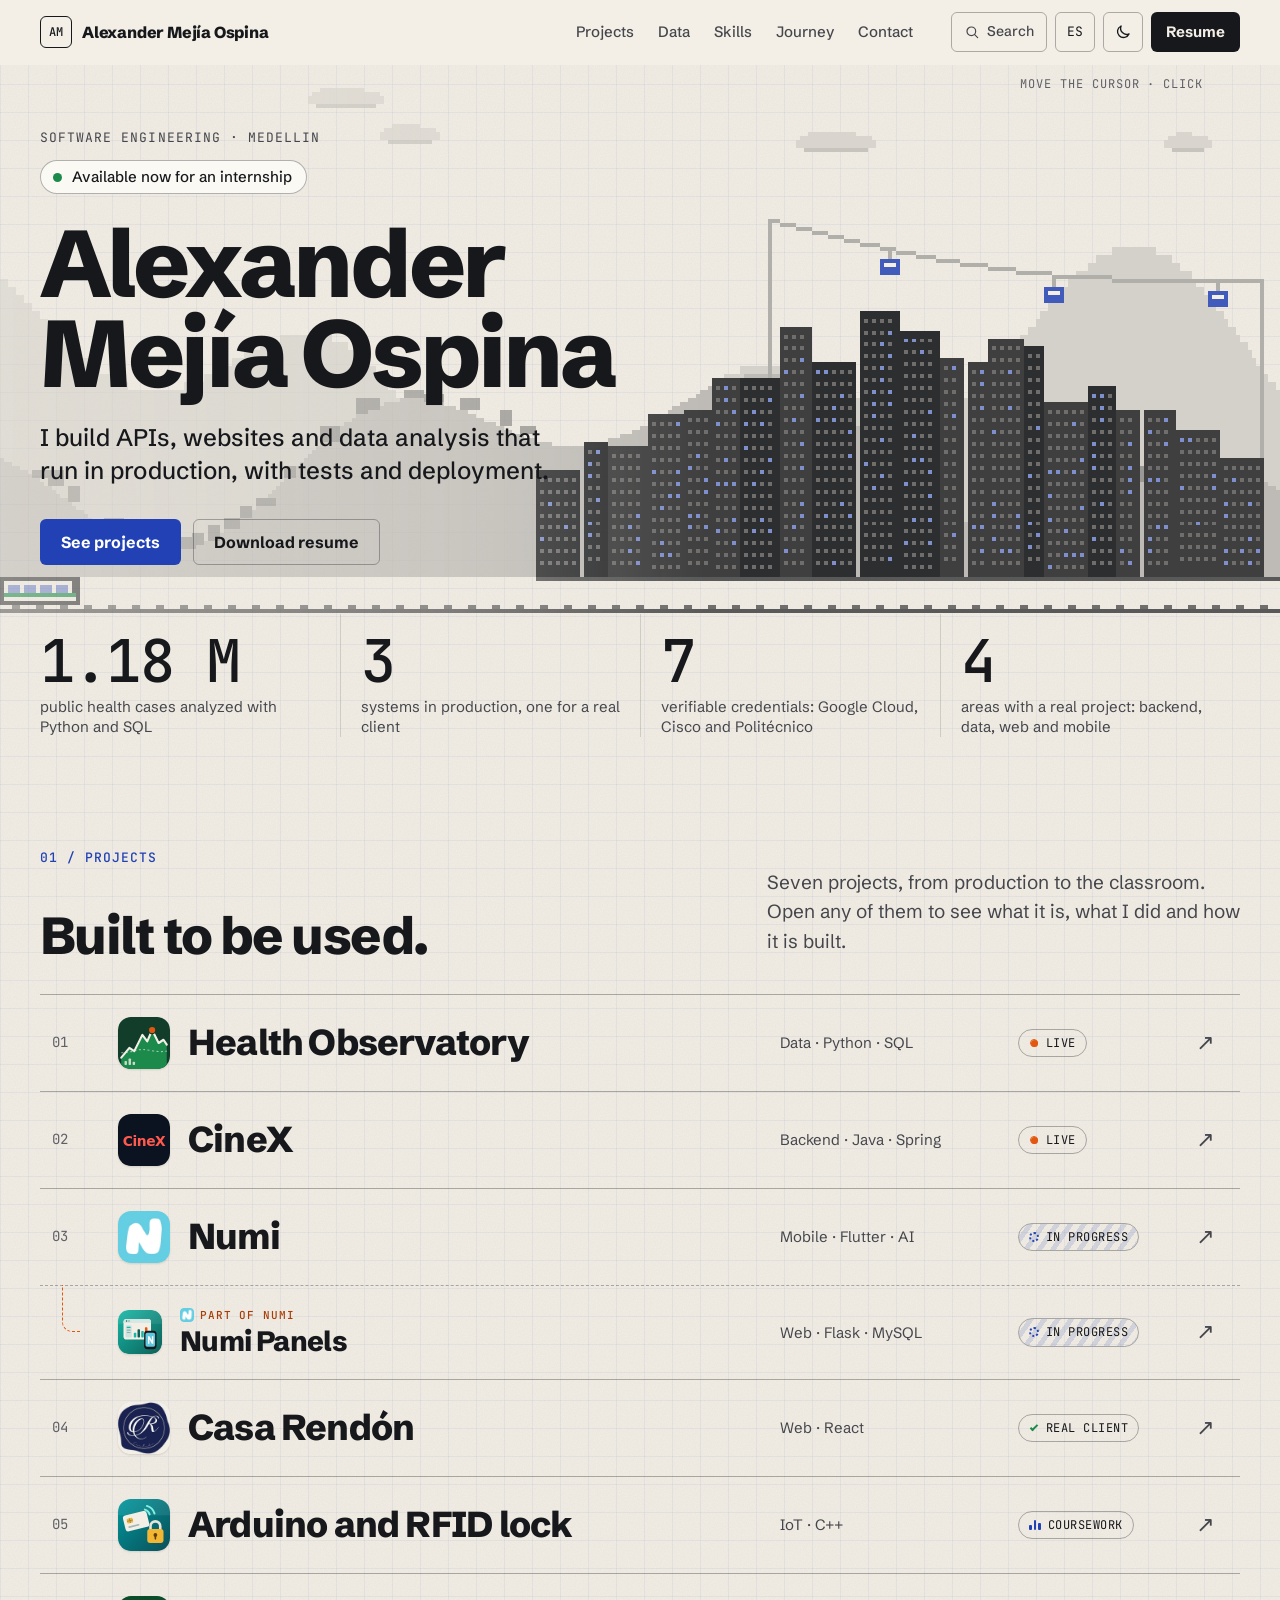
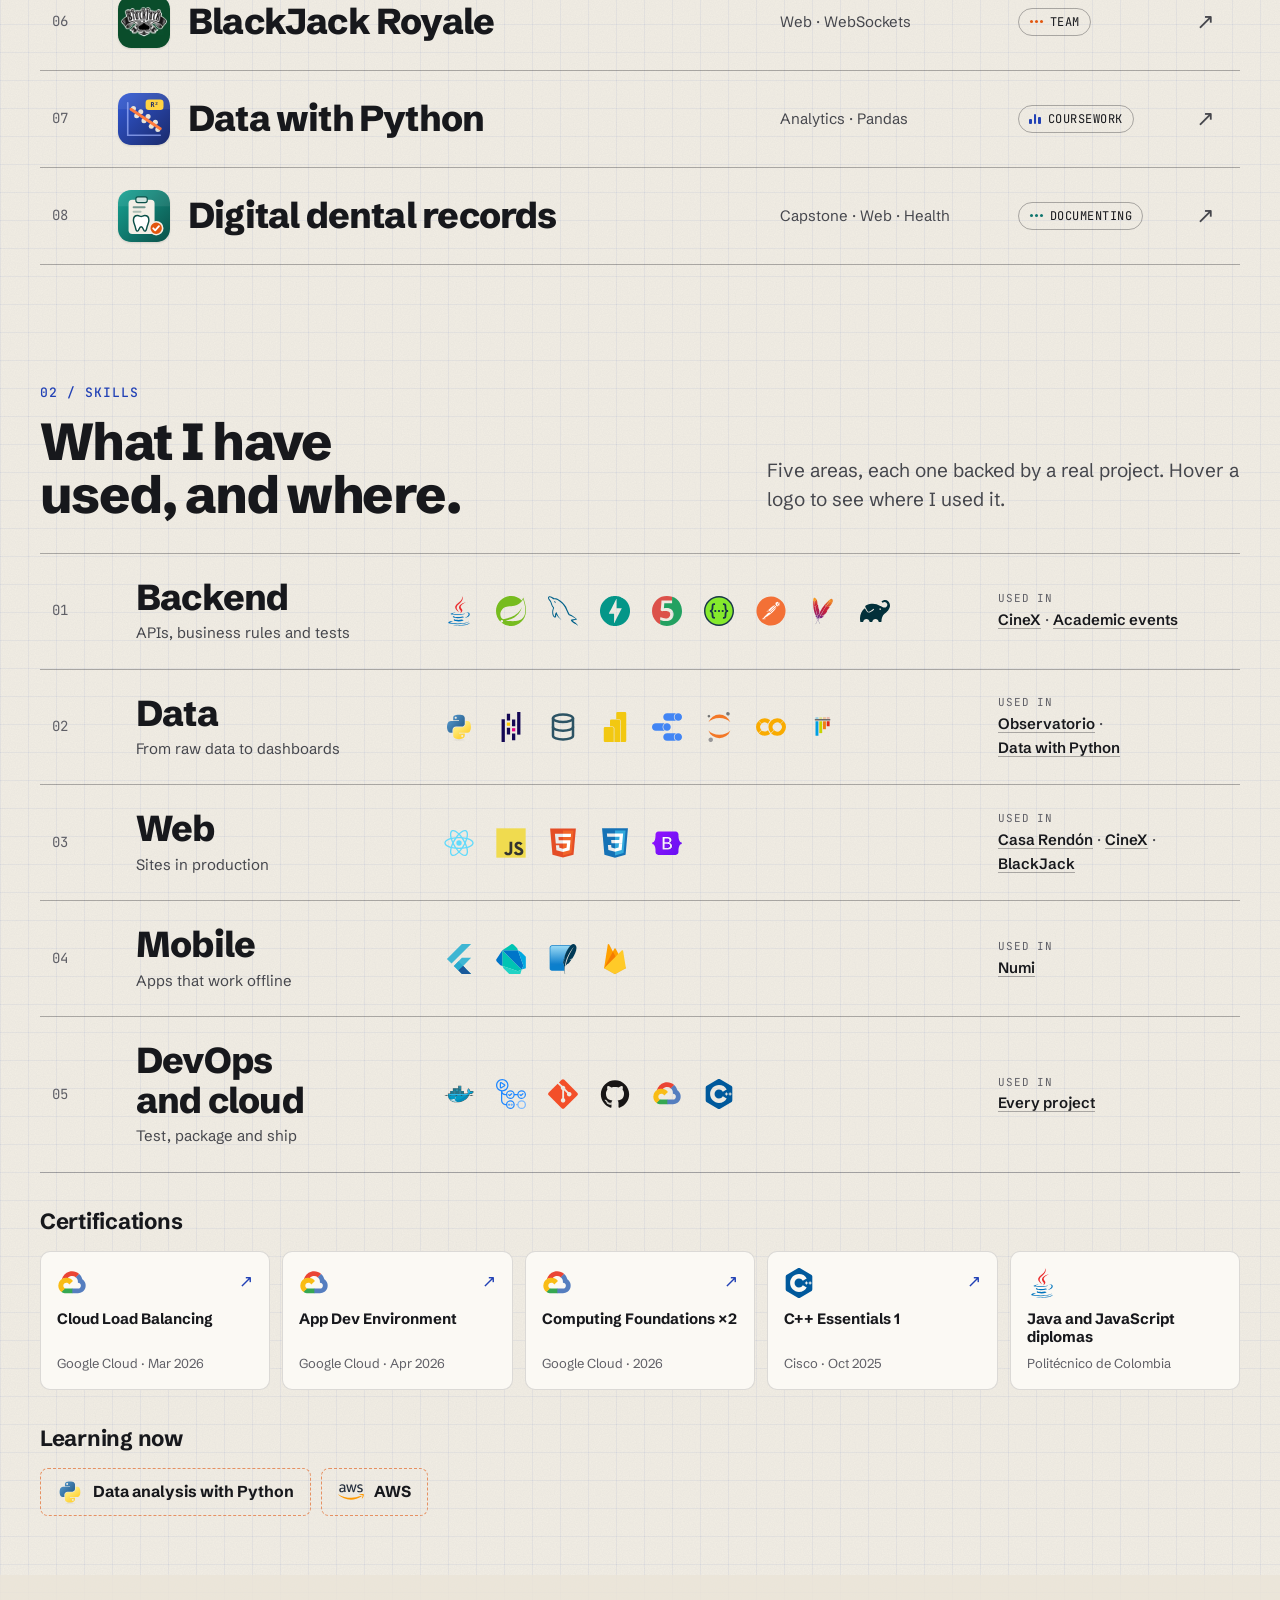
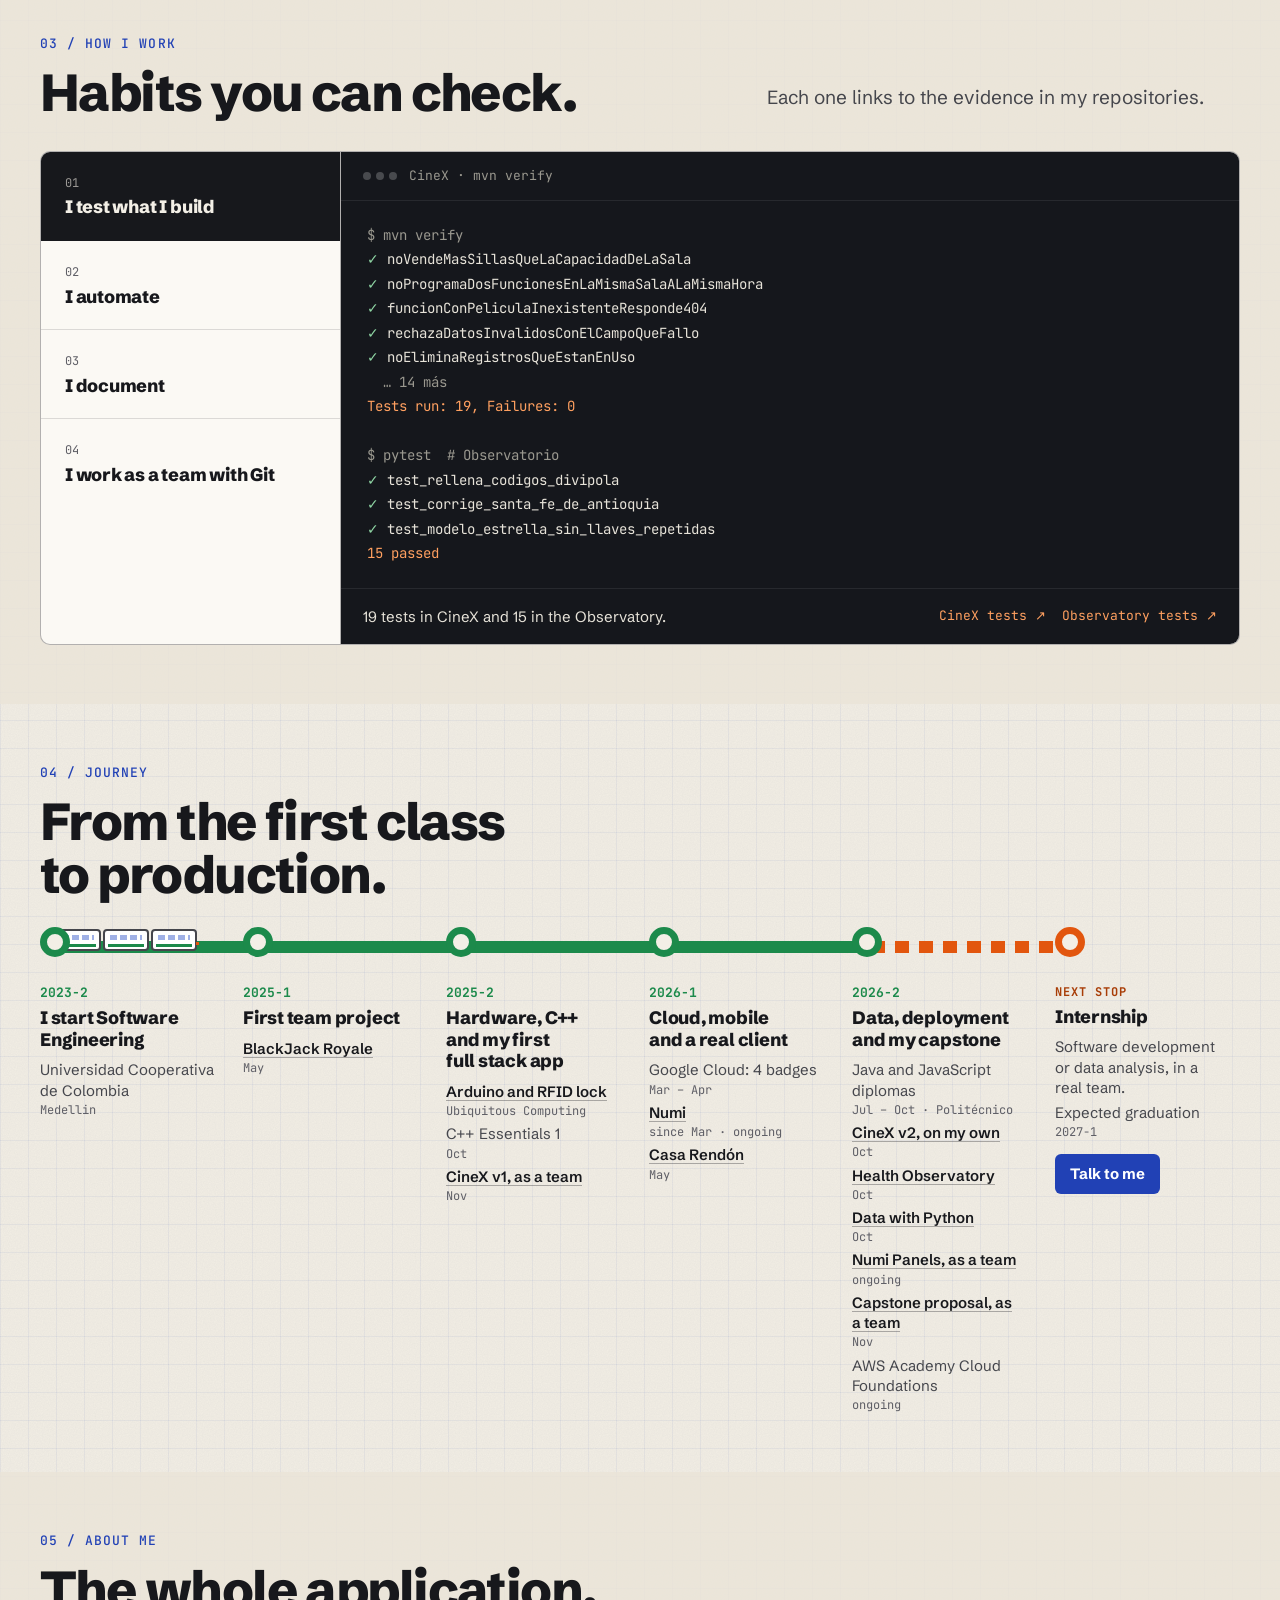
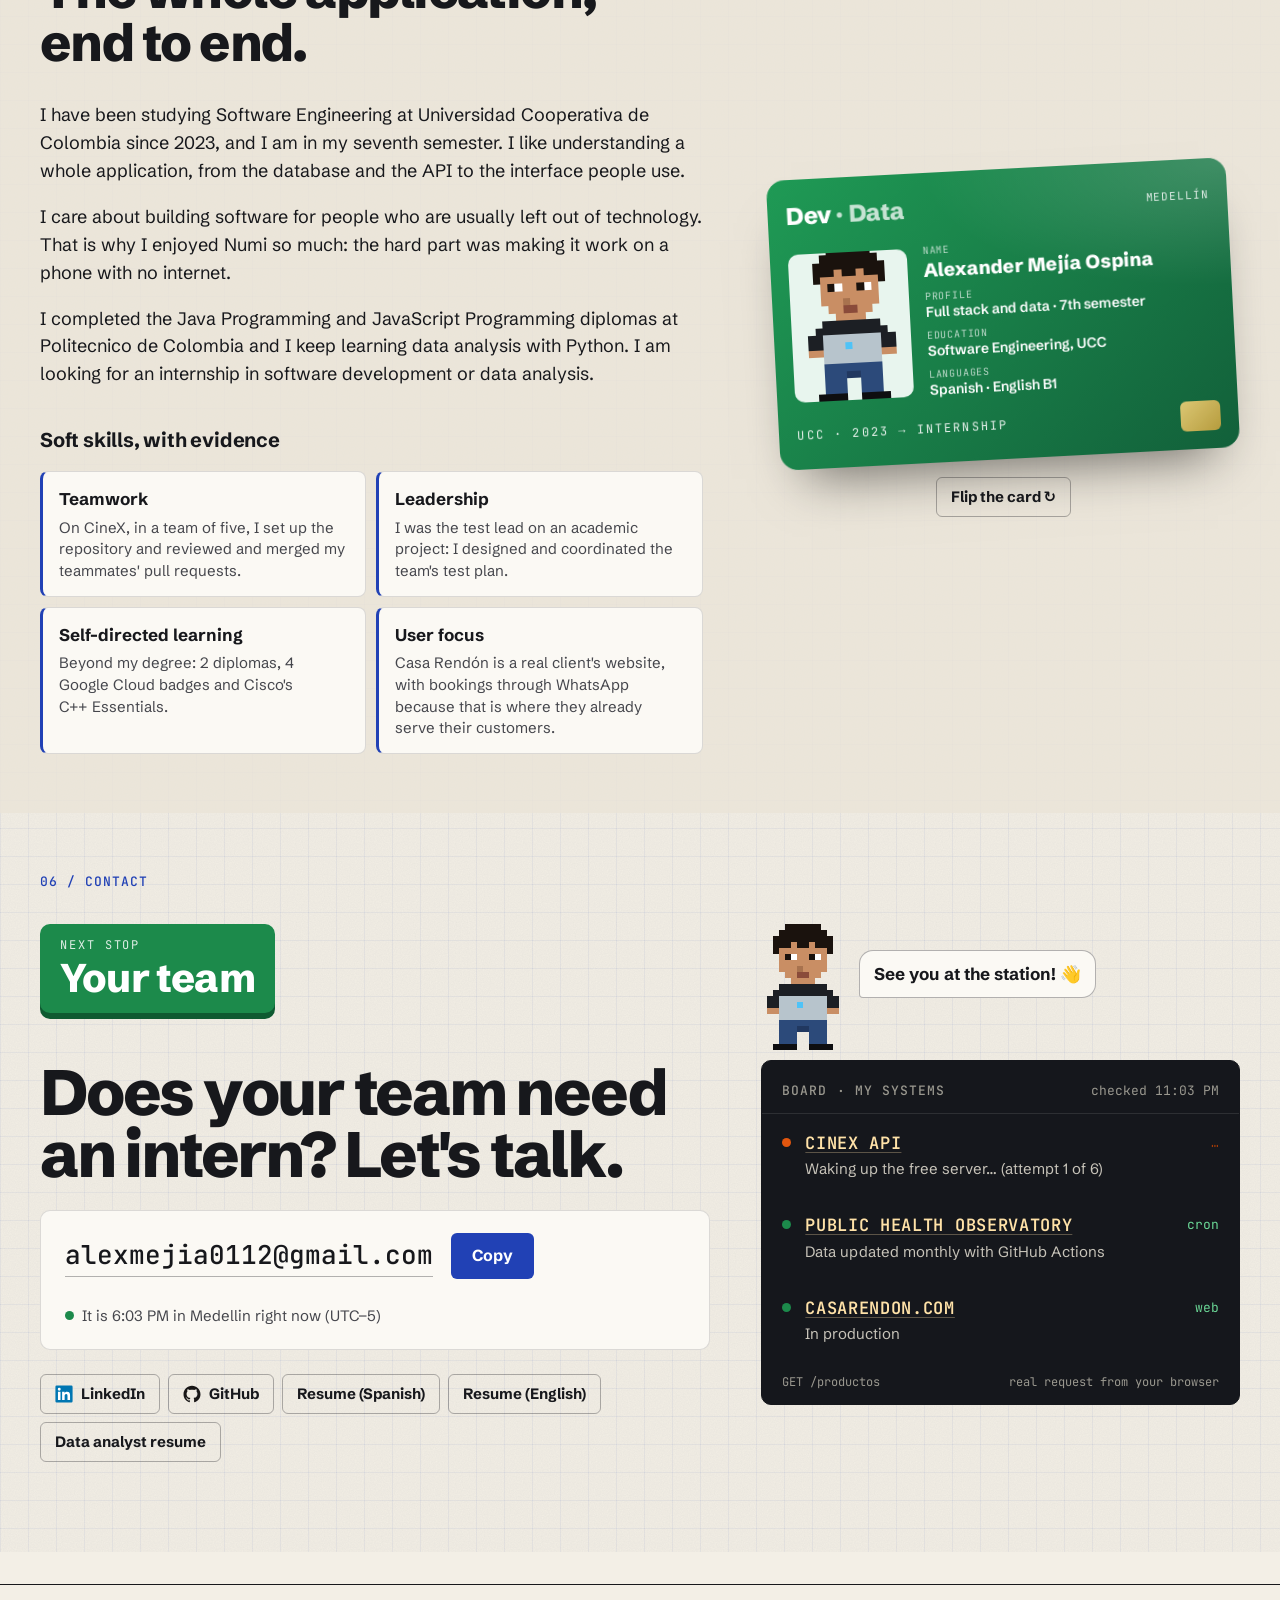
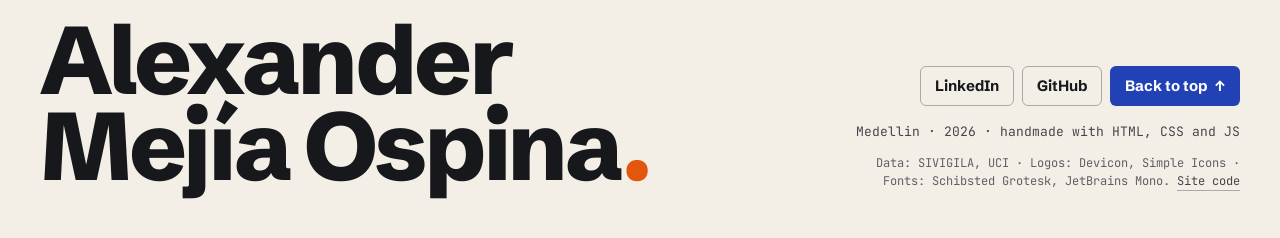
==== commit fe8027f0: "Íconos nuevos para Paneles de Numi, Arduino, Datos con Python e Historias clínicas" ====
--- a/index.html
+++ b/index.html
@@ -33,7 +33,7 @@
   <link rel="me" href="https://github.com/AlexanderM-Code">
   <link rel="me" href="https://www.linkedin.com/in/alexander-mejia-ospina">
   <link rel="preconnect" href="https://cinex-api-lt2q.onrender.com" crossorigin>
-  <link rel="stylesheet" href="css/styles.css?v=2026-11-07l">
+  <link rel="stylesheet" href="css/styles.css?v=2026-11-07m">
   <script>
     // Tema e idioma antes de pintar, para que la página no parpadee.
     (function () {
@@ -53,7 +53,7 @@
       }
     })();
   </script>
-  <script src="js/main.js?v=2026-11-07l" defer></script>
+  <script src="js/main.js?v=2026-11-07m" defer></script>
   <script type="application/ld+json">
   {
     "@context": "https://schema.org",
@@ -108,7 +108,7 @@
             <svg class="i-moon" viewBox="0 0 24 24" width="18" height="18" aria-hidden="true"><path d="M20 14.5A8 8 0 0 1 9.5 4a8 8 0 1 0 10.5 10.5Z" fill="none" stroke="currentColor" stroke-width="1.8" stroke-linejoin="round"/></svg>
             <svg class="i-sun" viewBox="0 0 24 24" width="18" height="18" aria-hidden="true"><circle cx="12" cy="12" r="4" fill="none" stroke="currentColor" stroke-width="1.8"/><path d="M12 2.5v2.5M12 19v2.5M2.5 12H5M19 12h2.5M5.3 5.3l1.8 1.8M16.9 16.9l1.8 1.8M5.3 18.7l1.8-1.8M16.9 7.1l1.8-1.8" stroke="currentColor" stroke-width="1.8" stroke-linecap="round"/></svg>
           </button>
-          <a class="btn btn-ink btn-sm" href="cv/CV_Alexander_Mejia_Ospina.pdf?v=2026-11-07l" data-en-href="cv/Resume_Alexander_Mejia_Ospina_EN.pdf?v=2026-11-07l" download data-en="Resume">Hoja de vida</a>
+          <a class="btn btn-ink btn-sm" href="cv/CV_Alexander_Mejia_Ospina.pdf?v=2026-11-07m" data-en-href="cv/Resume_Alexander_Mejia_Ospina_EN.pdf?v=2026-11-07m" download data-en="Resume">Hoja de vida</a>
         </div>
       </nav>
     </div>
@@ -133,7 +133,7 @@
           <p class="value" data-en="I build APIs, websites and data analysis that run in production, with tests and deployment.">Construyo APIs, sitios web y análisis de datos que funcionan en producción, con pruebas y despliegue.</p>
           <div class="actions">
             <a class="btn btn-accent" href="#proyectos" data-en="See projects">Ver proyectos</a>
-            <a class="btn btn-line" href="cv/CV_Alexander_Mejia_Ospina.pdf?v=2026-11-07l" data-en-href="cv/Resume_Alexander_Mejia_Ospina_EN.pdf?v=2026-11-07l" download data-en="Download resume">Descargar hoja de vida</a>
+            <a class="btn btn-line" href="cv/CV_Alexander_Mejia_Ospina.pdf?v=2026-11-07m" data-en-href="cv/Resume_Alexander_Mejia_Ospina_EN.pdf?v=2026-11-07m" download data-en="Download resume">Descargar hoja de vida</a>
           </div>
         </div>
       </div>
@@ -201,7 +201,7 @@
           <li class="idx-sub"><button class="idx-row idx-row-sub" type="button" data-dialog="dlg-paneles" data-ratio="16 / 9" data-preview="assets/portada-paneles.webp" aria-haspopup="dialog">
             <span class="idx-num mono" aria-hidden="true"></span>
             <img class="idx-thumb" src="assets/portada-paneles.webp" alt="" loading="lazy" decoding="async">
-            <img class="idx-logo" src="assets/logos-proyectos/paneles.webp" width="52" height="52" alt="" loading="lazy" decoding="async">
+            <img class="idx-logo" src="assets/logos-proyectos/paneles.svg?v=4" width="52" height="52" alt="" loading="lazy" decoding="async">
             <span class="idx-name"><span class="idx-via mono"><img src="assets/logos-proyectos/numi.webp?v=2" width="14" height="14" alt=""><span data-en="Part of Numi">Parte de Numi</span></span><span data-en="Numi Panels">Paneles de Numi</span></span>
             <span class="idx-area" data-en="Web · Flask · MySQL">Web · Flask · MySQL</span>
             <span class="idx-pill mono st-build"><i class="st" aria-hidden="true"></i><span data-en="In progress">En desarrollo</span></span>
@@ -219,7 +219,7 @@
           <li><button class="idx-row" type="button" data-dialog="dlg-rfid" data-ratio="16 / 9" data-preview="assets/portada-arduino.webp" aria-haspopup="dialog">
             <span class="idx-num mono">05</span>
             <img class="idx-thumb" src="assets/portada-arduino.webp" alt="" loading="lazy" decoding="async">
-            <img class="idx-logo" src="assets/logos-proyectos/rfid.svg" width="52" height="52" alt="" loading="lazy" decoding="async">
+            <img class="idx-logo" src="assets/logos-proyectos/rfid.svg?v=4" width="52" height="52" alt="" loading="lazy" decoding="async">
             <span class="idx-name" data-en="Arduino and RFID lock">Arduino y cerradura RFID</span>
             <span class="idx-area" data-en="IoT · C++">IoT · C++</span>
             <span class="idx-pill mono st-course"><i class="st" aria-hidden="true"><b></b><b></b><b></b></i><span data-en="Coursework">Clase</span></span>
@@ -237,7 +237,7 @@
           <li><button class="idx-row" type="button" data-dialog="dlg-datos" data-ratio="16 / 9" data-preview="assets/portada-datos.webp" aria-haspopup="dialog">
             <span class="idx-num mono">07</span>
             <span class="idx-thumb idx-thumb-plot" aria-hidden="true"><svg viewBox="0 0 640 440"><use href="#mpg-plot"/></svg></span>
-            <img class="idx-logo" src="assets/logos-proyectos/datos.svg" width="52" height="52" alt="" loading="lazy" decoding="async">
+            <img class="idx-logo" src="assets/logos-proyectos/datos.svg?v=4" width="52" height="52" alt="" loading="lazy" decoding="async">
             <span class="idx-name" data-en="Data with Python">Datos con Python</span>
             <span class="idx-area" data-en="Analytics · Pandas">Analítica · Pandas</span>
             <span class="idx-pill mono st-course"><i class="st" aria-hidden="true"><b></b><b></b><b></b></i><span data-en="Coursework">Clase</span></span>
@@ -246,7 +246,7 @@
           <li><button class="idx-row" type="button" data-dialog="dlg-historias" data-ratio="16 / 9" data-preview="assets/portada-historias.webp" aria-haspopup="dialog">
             <span class="idx-num mono">08</span>
             <img class="idx-thumb" src="assets/portada-historias.webp" alt="" loading="lazy" decoding="async">
-            <img class="idx-logo" src="assets/logos-proyectos/historias.svg" width="52" height="52" alt="" loading="lazy" decoding="async">
+            <img class="idx-logo" src="assets/logos-proyectos/historias.svg?v=4" width="52" height="52" alt="" loading="lazy" decoding="async">
             <span class="idx-name" data-en="Digital dental records">Historias clínicas digitales</span>
             <span class="idx-area" data-en="Capstone · Web · Health">Proyecto de grado · Web · Salud</span>
             <span class="idx-pill mono st-doc"><i class="st" aria-hidden="true"><b></b><b></b><b></b></i><span data-en="Documenting">En documentación</span></span>
@@ -444,12 +444,12 @@
                   <p class="learned-text" data-en="Next I would test it with real children in schools and measure how much the assistant actually helps them.">Lo siguiente: probarlo con niños reales en colegios y medir cuánto les ayuda de verdad el asistente.</p>
                 </div></div></div>
           </div>
-          <nav class="p-nav" aria-label="Otros proyectos" data-en-aria="Other projects"><button class="p-nav-btn p-nav-prev" type="button" data-dialog="dlg-cinex" data-swap aria-haspopup="dialog"><span class="p-nav-dir mono"><span aria-hidden="true">← </span><span data-en="Previous">Anterior</span></span><span class="p-nav-name" data-en="CineX">CineX</span></button><button class="sub-link p-related" type="button" data-dialog="dlg-paneles" data-swap aria-haspopup="dialog"><img src="assets/logos-proyectos/paneles.webp" width="40" height="40" alt="" loading="lazy" decoding="async"><span><b data-en="Numi Panels">Paneles de Numi</b><small data-en="The web side: admin and teacher">La parte web: admin y docente</small></span><span class="sub-link-go mono" aria-hidden="true">→</span></button><button class="p-nav-btn p-nav-next" type="button" data-dialog="dlg-paneles" data-swap aria-haspopup="dialog"><span class="p-nav-dir mono"><span data-en="Next">Siguiente</span><span aria-hidden="true"> →</span></span><span class="p-nav-name" data-en="Numi Panels">Paneles de Numi</span></button></nav>
+          <nav class="p-nav" aria-label="Otros proyectos" data-en-aria="Other projects"><button class="p-nav-btn p-nav-prev" type="button" data-dialog="dlg-cinex" data-swap aria-haspopup="dialog"><span class="p-nav-dir mono"><span aria-hidden="true">← </span><span data-en="Previous">Anterior</span></span><span class="p-nav-name" data-en="CineX">CineX</span></button><button class="sub-link p-related" type="button" data-dialog="dlg-paneles" data-swap aria-haspopup="dialog"><img src="assets/logos-proyectos/paneles.svg?v=4" width="40" height="40" alt="" loading="lazy" decoding="async"><span><b data-en="Numi Panels">Paneles de Numi</b><small data-en="The web side: admin and teacher">La parte web: admin y docente</small></span><span class="sub-link-go mono" aria-hidden="true">→</span></button><button class="p-nav-btn p-nav-next" type="button" data-dialog="dlg-paneles" data-swap aria-haspopup="dialog"><span class="p-nav-dir mono"><span data-en="Next">Siguiente</span><span aria-hidden="true"> →</span></span><span class="p-nav-name" data-en="Numi Panels">Paneles de Numi</span></button></nav>
         </article>
       </dialog>
       <dialog class="dlg dlg-case dlg-p" id="dlg-paneles" aria-labelledby="paneles-p-title" data-slug="paneles-numi">
         <header class="p-bar">
-          <img class="p-logo" src="assets/logos-proyectos/paneles.webp" width="48" height="48" alt="">
+          <img class="p-logo" src="assets/logos-proyectos/paneles.svg?v=4" width="48" height="48" alt="">
           <div class="p-name"><h3 class="p-title" id="paneles-p-title" data-en="Numi Panels">Paneles de Numi</h3><p class="p-meta"><span class="idx-pill mono st-build"><i class="st" aria-hidden="true"></i><span data-en="In progress">En desarrollo</span></span><span class="p-meta-txt mono" data-en="Web · Part of Numi · 2026">Web · Parte de Numi · 2026</span></p></div>
           <div class="p-actions"><a class="btn btn-sm btn-accent" href="https://github.com/luism7p7/numi-paneles-roles" target="_blank" rel="noopener" data-en="View code">Ver código</a></div>
           <button class="dlg-close" type="button" data-close aria-label="Cerrar" data-en-aria="Close"><svg viewBox="0 0 24 24" width="20" height="20" aria-hidden="true"><path d="M6 6l12 12M18 6 6 18" stroke="currentColor" stroke-width="2" stroke-linecap="round"/></svg></button>
@@ -673,7 +673,7 @@
 
       <dialog class="dlg dlg-case dlg-p" id="dlg-datos" aria-labelledby="datos-p-title" data-slug="datos-python">
         <header class="p-bar">
-          <img class="p-logo" src="assets/logos-proyectos/datos.svg" width="48" height="48" alt="">
+          <img class="p-logo" src="assets/logos-proyectos/datos.svg?v=4" width="48" height="48" alt="">
           <div class="p-name"><h3 class="p-title" id="datos-p-title" data-en="Data with Python">Datos con Python</h3><p class="p-meta"><span class="idx-pill mono st-course"><i class="st" aria-hidden="true"><b></b><b></b><b></b></i><span data-en="Coursework">Clase</span></span><span class="p-meta-txt mono" data-en="Data Analytics course · 2026">Curso de Analítica de Datos · 2026</span></p></div>
           <div class="p-actions"><button class="btn btn-sm btn-accent" type="button" data-dialog="dlg-nb" aria-haspopup="dialog" data-en="Open the notebook">Abrir el notebook</button><a class="btn btn-sm btn-line" href="https://github.com/AlexanderM-Code/analisis-datos-python" target="_blank" rel="noopener" data-en="All 23 on GitHub">Los 23 en GitHub</a></div>
           <button class="dlg-close" type="button" data-close aria-label="Cerrar" data-en-aria="Close"><svg viewBox="0 0 24 24" width="20" height="20" aria-hidden="true"><path d="M6 6l12 12M18 6 6 18" stroke="currentColor" stroke-width="2" stroke-linecap="round"/></svg></button>
@@ -769,7 +769,7 @@
       </dialog>
       <dialog class="dlg dlg-case dlg-p" id="dlg-historias" aria-labelledby="historias-p-title" data-slug="proyecto-de-grado">
         <header class="p-bar">
-          <img class="p-logo" src="assets/logos-proyectos/historias.svg" width="48" height="48" alt="">
+          <img class="p-logo" src="assets/logos-proyectos/historias.svg?v=4" width="48" height="48" alt="">
           <div class="p-name"><h3 class="p-title" id="historias-p-title" data-en="Digital dental records">Historias clínicas digitales</h3><p class="p-meta"><span class="idx-pill mono st-doc"><i class="st" aria-hidden="true"><b></b><b></b><b></b></i><span data-en="Documenting">En documentación</span></span><span class="p-meta-txt mono" data-en="Capstone project · Team · 2026–2027">Proyecto de grado · En equipo · 2026–2027</span></p></div>
           <div class="p-actions"></div>
           <button class="dlg-close" type="button" data-close aria-label="Cerrar" data-en-aria="Close"><svg viewBox="0 0 24 24" width="20" height="20" aria-hidden="true"><path d="M6 6l12 12M18 6 6 18" stroke="currentColor" stroke-width="2" stroke-linecap="round"/></svg></button>
@@ -856,7 +856,7 @@
       </dialog>
       <dialog class="dlg dlg-case dlg-p" id="dlg-rfid" aria-labelledby="rfid-p-title" data-slug="arduino-rfid">
         <header class="p-bar">
-          <img class="p-logo" src="assets/logos-proyectos/rfid.svg" width="48" height="48" alt="">
+          <img class="p-logo" src="assets/logos-proyectos/rfid.svg?v=4" width="48" height="48" alt="">
           <div class="p-name"><h3 class="p-title" id="rfid-p-title" data-en="Arduino and RFID lock">Arduino y cerradura RFID</h3><p class="p-meta"><span class="idx-pill mono st-course"><i class="st" aria-hidden="true"><b></b><b></b><b></b></i><span data-en="Coursework">Clase</span></span><span class="p-meta-txt mono" data-en="Ubiquitous Computing course · 2025">Curso de Computación Ubicua · 2025</span></p></div>
           <div class="p-actions"><a class="btn btn-sm btn-accent" href="https://www.youtube.com/watch?v=429Tt-C3h7E" target="_blank" rel="noopener" data-en="Watch the video">Ver el video</a><a class="btn btn-sm btn-line" href="https://github.com/AlexanderM-Code/Computacion-Ubicua" target="_blank" rel="noopener" data-en="Code">Código</a></div>
           <button class="dlg-close" type="button" data-close aria-label="Cerrar" data-en-aria="Close"><svg viewBox="0 0 24 24" width="20" height="20" aria-hidden="true"><path d="M6 6l12 12M18 6 6 18" stroke="currentColor" stroke-width="2" stroke-linecap="round"/></svg></button>
@@ -1233,9 +1233,9 @@
             <ul class="ct-links">
               <li><a class="btn btn-line btn-sm" href="https://www.linkedin.com/in/alexander-mejia-ospina" target="_blank" rel="me noopener"><img src="assets/logos/linkedin.svg" width="18" height="18" alt="" loading="lazy">LinkedIn</a></li>
               <li><a class="btn btn-line btn-sm" href="https://github.com/AlexanderM-Code" target="_blank" rel="me noopener"><img class="ct-gh" src="assets/logos/github.svg" width="18" height="18" alt="" loading="lazy">GitHub</a></li>
-              <li><a class="btn btn-line btn-sm" href="cv/CV_Alexander_Mejia_Ospina.pdf?v=2026-11-07l" download hreflang="es" data-en="Resume (Spanish)">Hoja de vida</a></li>
-              <li><a class="btn btn-line btn-sm" href="cv/Resume_Alexander_Mejia_Ospina_EN.pdf?v=2026-11-07l" download hreflang="en" data-en="Resume (English)">Resume (EN)</a></li>
-              <li><a class="btn btn-line btn-sm" href="cv/CV_Alexander_Mejia_Ospina_Analista_Datos.pdf?v=2026-11-07l" download hreflang="es" data-en="Data analyst resume">Hoja de vida · Datos</a></li>
+              <li><a class="btn btn-line btn-sm" href="cv/CV_Alexander_Mejia_Ospina.pdf?v=2026-11-07m" download hreflang="es" data-en="Resume (Spanish)">Hoja de vida</a></li>
+              <li><a class="btn btn-line btn-sm" href="cv/Resume_Alexander_Mejia_Ospina_EN.pdf?v=2026-11-07m" download hreflang="en" data-en="Resume (English)">Resume (EN)</a></li>
+              <li><a class="btn btn-line btn-sm" href="cv/CV_Alexander_Mejia_Ospina_Analista_Datos.pdf?v=2026-11-07m" download hreflang="es" data-en="Data analyst resume">Hoja de vida · Datos</a></li>
             </ul>
           </div>
           <div class="ct-side">
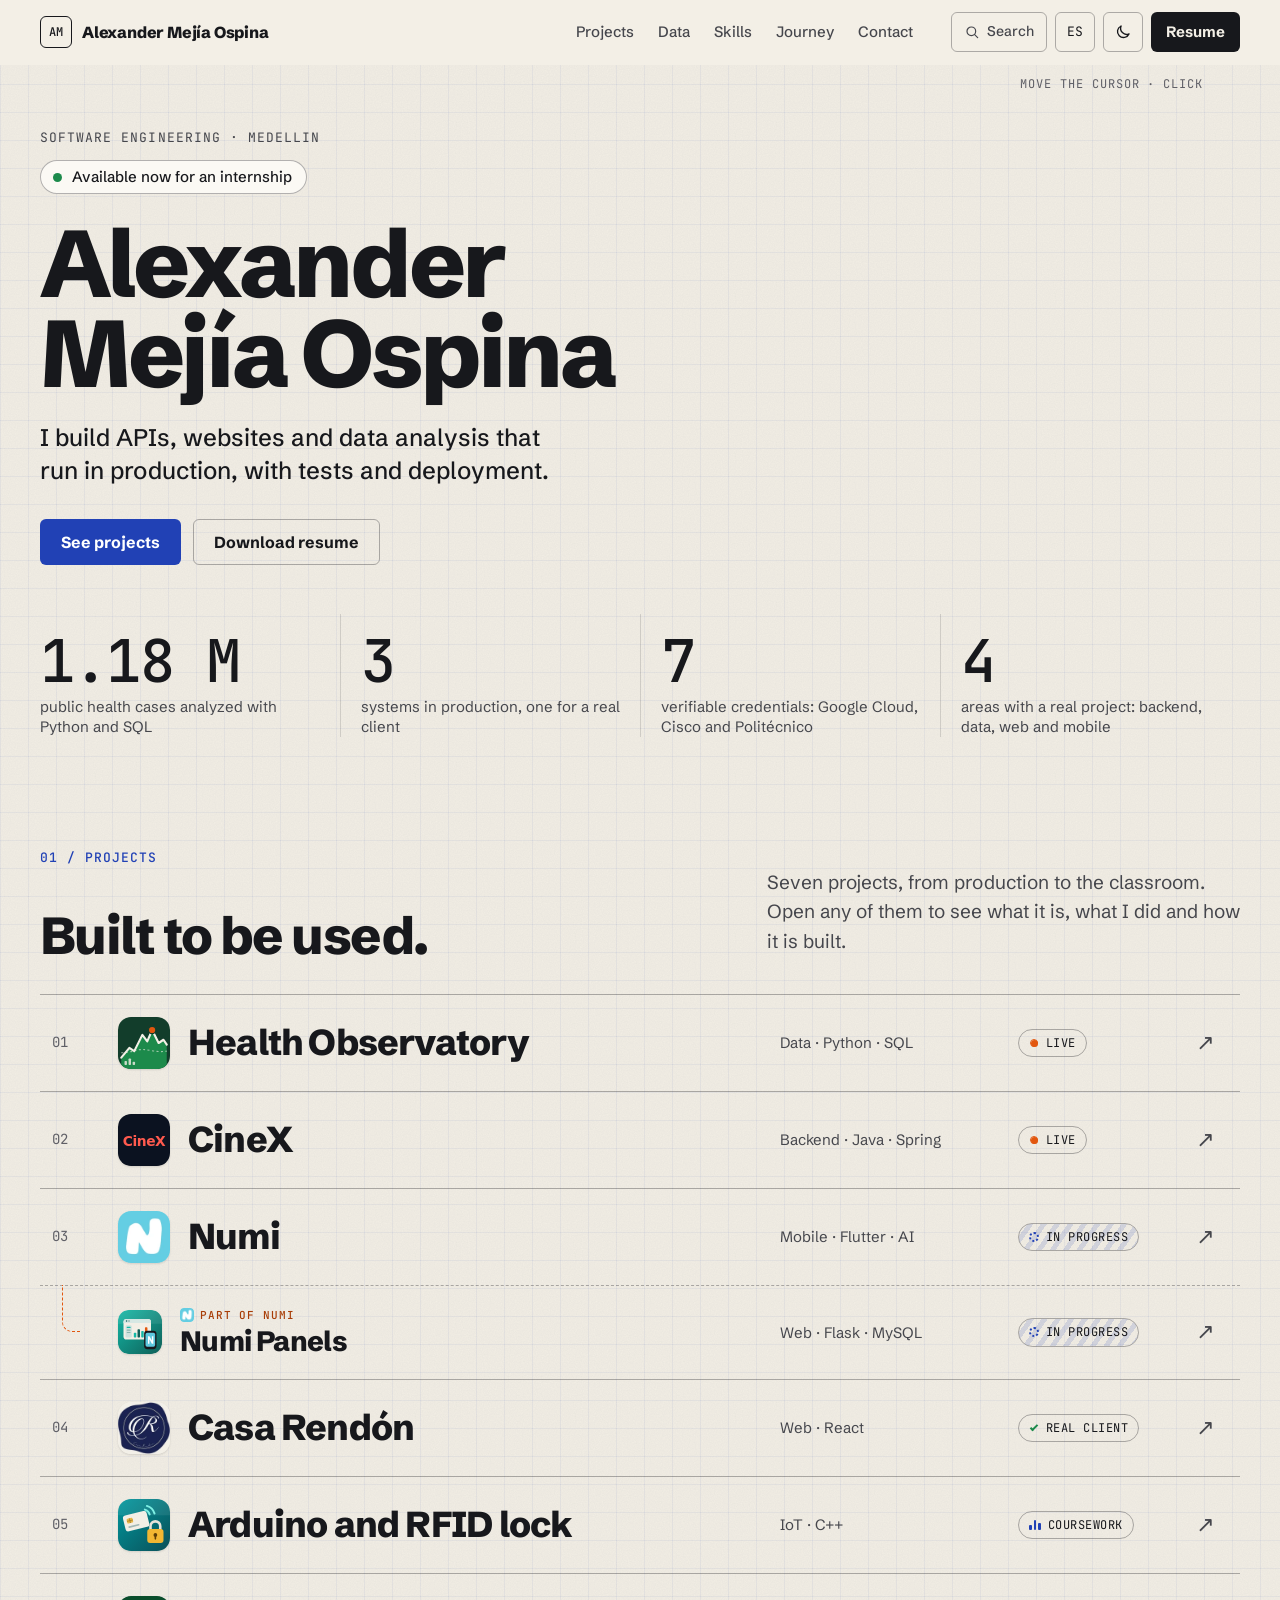
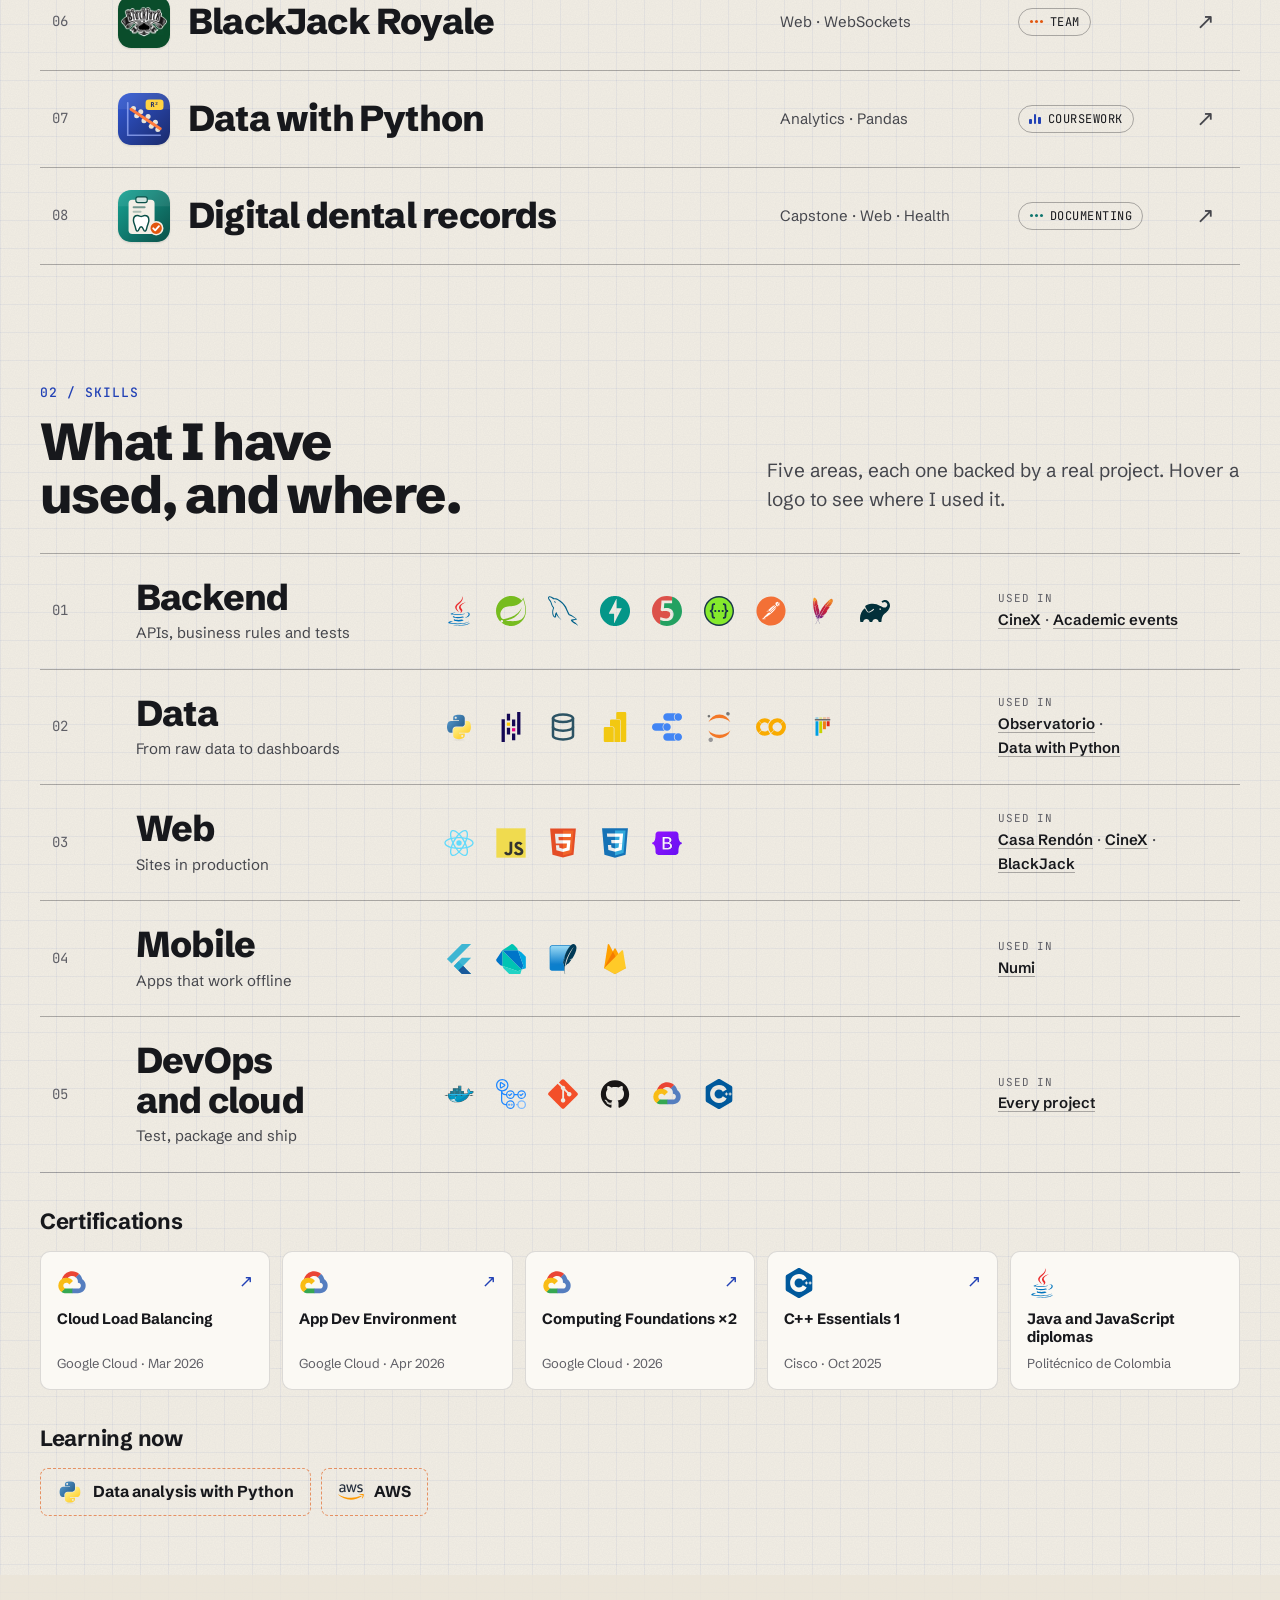
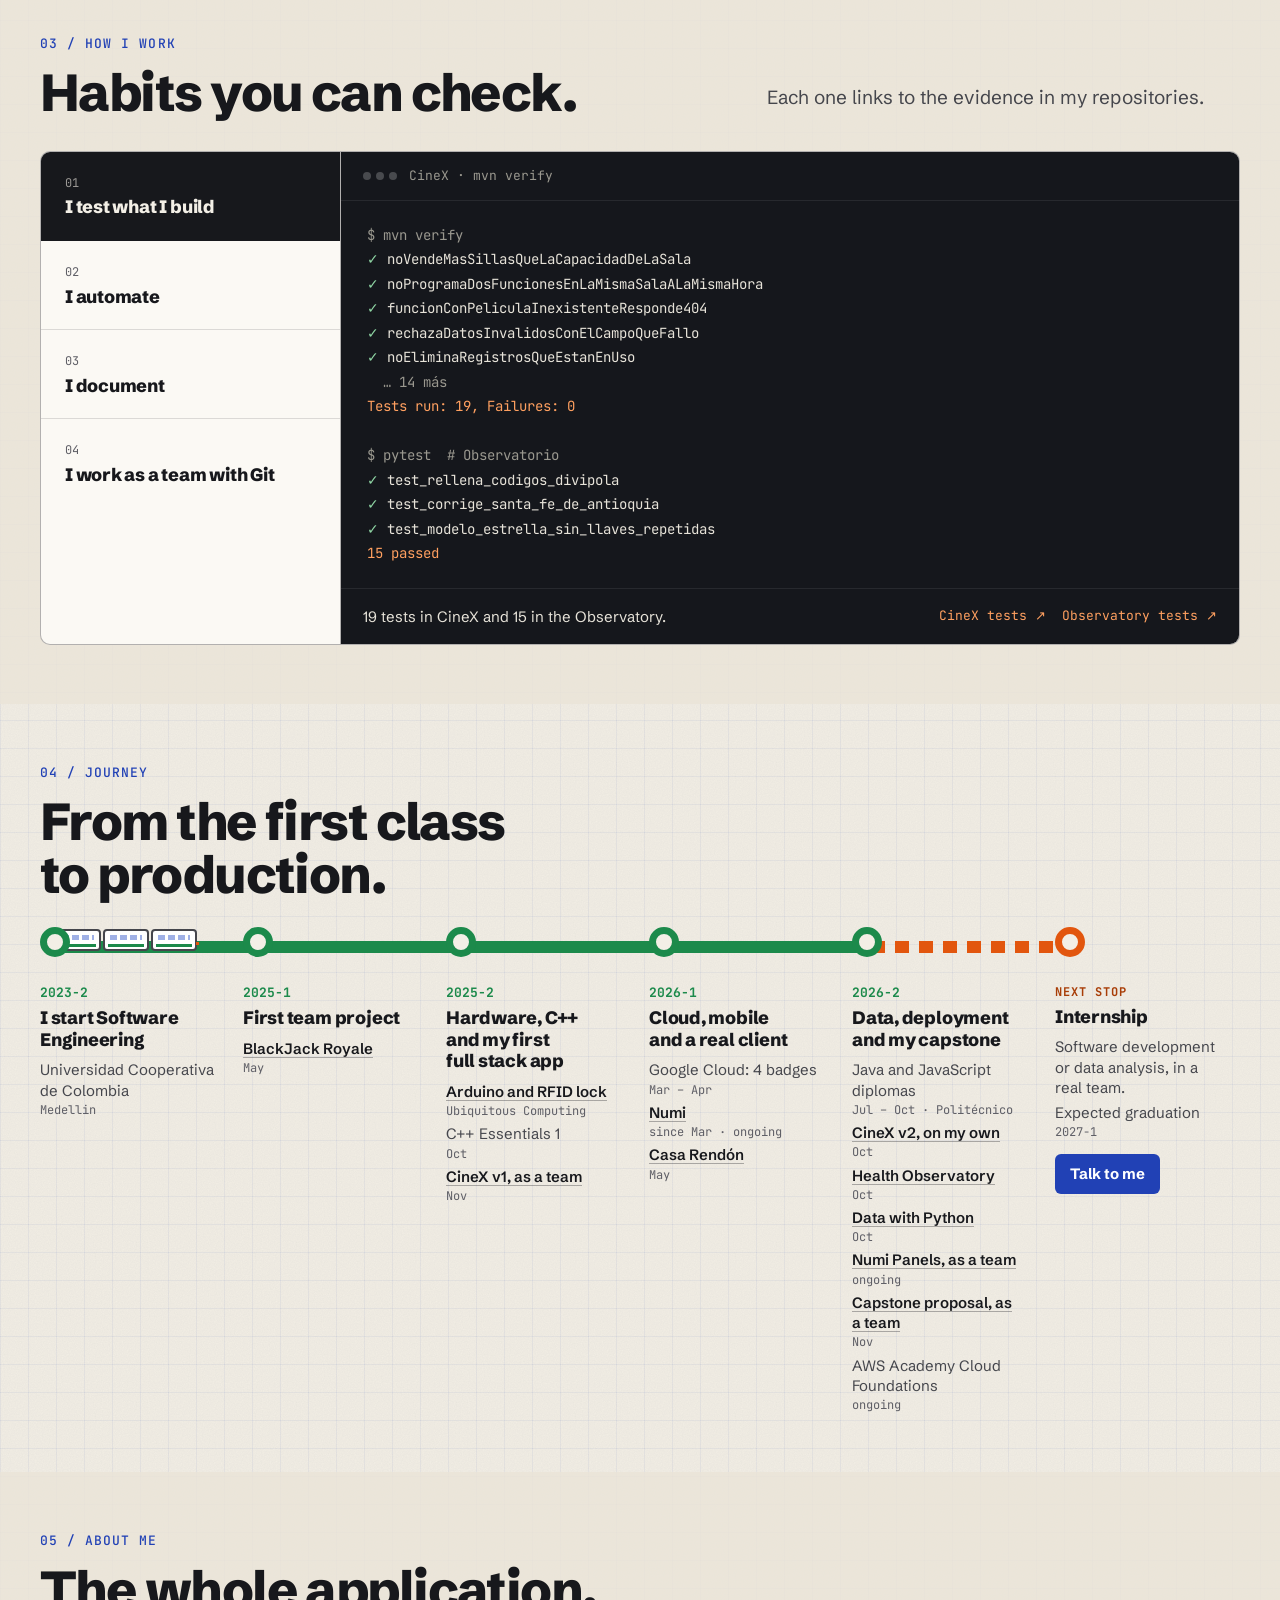
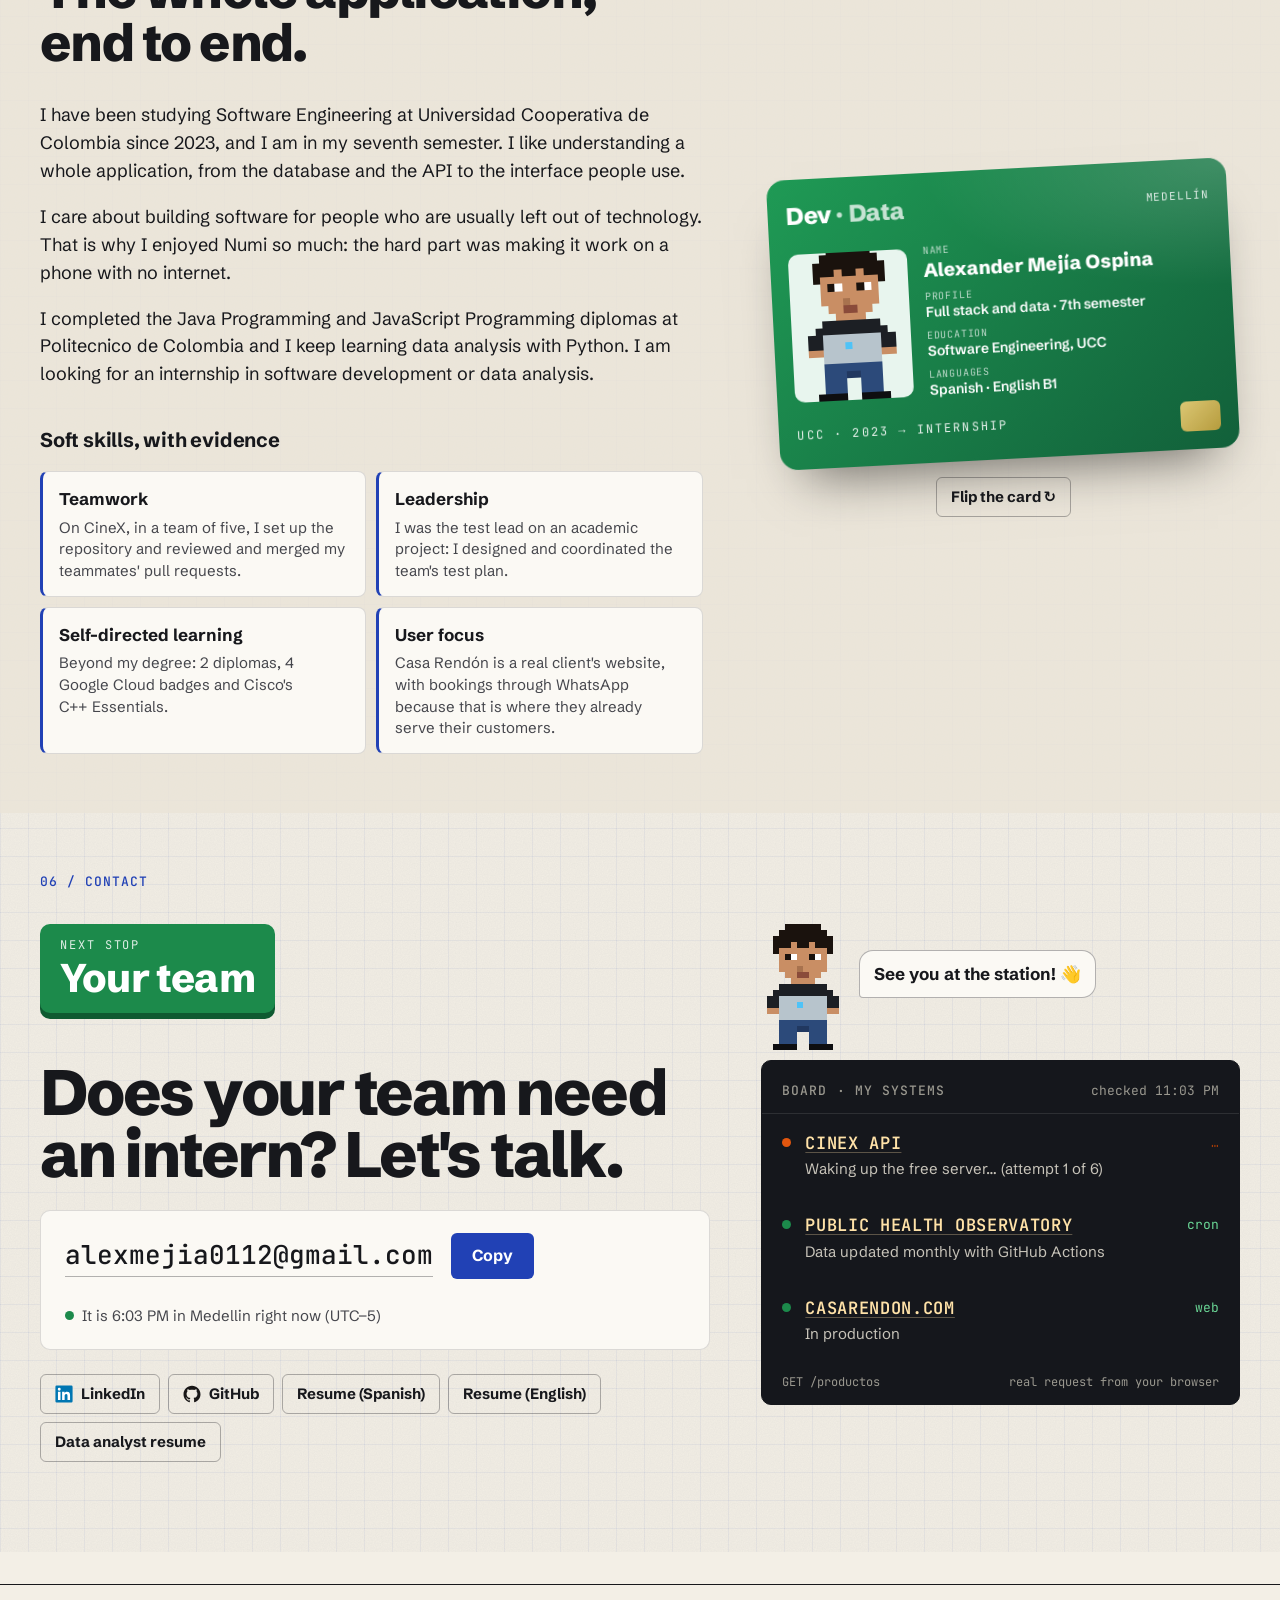
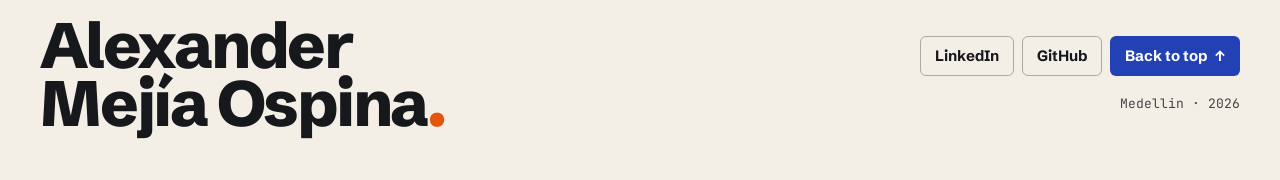
==== commit 01f75361: "Pie de página más simple: nombre más contenido, tres botones y Medellín · 2026" ====
--- a/index.html
+++ b/index.html
@@ -33,7 +33,7 @@
   <link rel="me" href="https://github.com/AlexanderM-Code">
   <link rel="me" href="https://www.linkedin.com/in/alexander-mejia-ospina">
   <link rel="preconnect" href="https://cinex-api-lt2q.onrender.com" crossorigin>
-  <link rel="stylesheet" href="css/styles.css?v=2026-11-07m">
+  <link rel="stylesheet" href="css/styles.css?v=2026-11-07n">
   <script>
     // Tema e idioma antes de pintar, para que la página no parpadee.
     (function () {
@@ -53,7 +53,7 @@
       }
     })();
   </script>
-  <script src="js/main.js?v=2026-11-07m" defer></script>
+  <script src="js/main.js?v=2026-11-07n" defer></script>
   <script type="application/ld+json">
   {
     "@context": "https://schema.org",
@@ -108,7 +108,7 @@
             <svg class="i-moon" viewBox="0 0 24 24" width="18" height="18" aria-hidden="true"><path d="M20 14.5A8 8 0 0 1 9.5 4a8 8 0 1 0 10.5 10.5Z" fill="none" stroke="currentColor" stroke-width="1.8" stroke-linejoin="round"/></svg>
             <svg class="i-sun" viewBox="0 0 24 24" width="18" height="18" aria-hidden="true"><circle cx="12" cy="12" r="4" fill="none" stroke="currentColor" stroke-width="1.8"/><path d="M12 2.5v2.5M12 19v2.5M2.5 12H5M19 12h2.5M5.3 5.3l1.8 1.8M16.9 16.9l1.8 1.8M5.3 18.7l1.8-1.8M16.9 7.1l1.8-1.8" stroke="currentColor" stroke-width="1.8" stroke-linecap="round"/></svg>
           </button>
-          <a class="btn btn-ink btn-sm" href="cv/CV_Alexander_Mejia_Ospina.pdf?v=2026-11-07m" data-en-href="cv/Resume_Alexander_Mejia_Ospina_EN.pdf?v=2026-11-07m" download data-en="Resume">Hoja de vida</a>
+          <a class="btn btn-ink btn-sm" href="cv/CV_Alexander_Mejia_Ospina.pdf?v=2026-11-07n" data-en-href="cv/Resume_Alexander_Mejia_Ospina_EN.pdf?v=2026-11-07n" download data-en="Resume">Hoja de vida</a>
         </div>
       </nav>
     </div>
@@ -133,7 +133,7 @@
           <p class="value" data-en="I build APIs, websites and data analysis that run in production, with tests and deployment.">Construyo APIs, sitios web y análisis de datos que funcionan en producción, con pruebas y despliegue.</p>
           <div class="actions">
             <a class="btn btn-accent" href="#proyectos" data-en="See projects">Ver proyectos</a>
-            <a class="btn btn-line" href="cv/CV_Alexander_Mejia_Ospina.pdf?v=2026-11-07m" data-en-href="cv/Resume_Alexander_Mejia_Ospina_EN.pdf?v=2026-11-07m" download data-en="Download resume">Descargar hoja de vida</a>
+            <a class="btn btn-line" href="cv/CV_Alexander_Mejia_Ospina.pdf?v=2026-11-07n" data-en-href="cv/Resume_Alexander_Mejia_Ospina_EN.pdf?v=2026-11-07n" download data-en="Download resume">Descargar hoja de vida</a>
           </div>
         </div>
       </div>
@@ -1233,9 +1233,9 @@
             <ul class="ct-links">
               <li><a class="btn btn-line btn-sm" href="https://www.linkedin.com/in/alexander-mejia-ospina" target="_blank" rel="me noopener"><img src="assets/logos/linkedin.svg" width="18" height="18" alt="" loading="lazy">LinkedIn</a></li>
               <li><a class="btn btn-line btn-sm" href="https://github.com/AlexanderM-Code" target="_blank" rel="me noopener"><img class="ct-gh" src="assets/logos/github.svg" width="18" height="18" alt="" loading="lazy">GitHub</a></li>
-              <li><a class="btn btn-line btn-sm" href="cv/CV_Alexander_Mejia_Ospina.pdf?v=2026-11-07m" download hreflang="es" data-en="Resume (Spanish)">Hoja de vida</a></li>
-              <li><a class="btn btn-line btn-sm" href="cv/Resume_Alexander_Mejia_Ospina_EN.pdf?v=2026-11-07m" download hreflang="en" data-en="Resume (English)">Resume (EN)</a></li>
-              <li><a class="btn btn-line btn-sm" href="cv/CV_Alexander_Mejia_Ospina_Analista_Datos.pdf?v=2026-11-07m" download hreflang="es" data-en="Data analyst resume">Hoja de vida · Datos</a></li>
+              <li><a class="btn btn-line btn-sm" href="cv/CV_Alexander_Mejia_Ospina.pdf?v=2026-11-07n" download hreflang="es" data-en="Resume (Spanish)">Hoja de vida</a></li>
+              <li><a class="btn btn-line btn-sm" href="cv/Resume_Alexander_Mejia_Ospina_EN.pdf?v=2026-11-07n" download hreflang="en" data-en="Resume (English)">Resume (EN)</a></li>
+              <li><a class="btn btn-line btn-sm" href="cv/CV_Alexander_Mejia_Ospina_Analista_Datos.pdf?v=2026-11-07n" download hreflang="es" data-en="Data analyst resume">Hoja de vida · Datos</a></li>
             </ul>
           </div>
           <div class="ct-side">
@@ -1288,8 +1288,7 @@
           <a class="btn btn-line btn-sm" href="https://github.com/AlexanderM-Code" target="_blank" rel="me noopener">GitHub</a>
           <a class="btn btn-accent btn-sm to-top" href="#inicio"><span data-en="Back to top">Volver arriba</span> <span aria-hidden="true">↑</span></a>
         </p>
-        <p class="mono sig-meta"><span data-en="Medellin · 2026 · handmade with HTML, CSS and JS">Medellín · 2026 · hecho a mano con HTML, CSS y JS</span><span class="site-updated" id="site-updated" hidden></span></p>
-        <p class="mono sig-credits"><span data-en="Data: SIVIGILA, UCI · Logos: Devicon, Simple Icons · Fonts: Schibsted Grotesk, JetBrains Mono.">Datos: SIVIGILA, UCI · Logos: Devicon, Simple Icons · Tipografías: Schibsted Grotesk, JetBrains Mono.</span> <a href="https://github.com/AlexanderM-Code/AlexanderM-Code.github.io" target="_blank" rel="noopener" data-en="Site code">Código del sitio</a></p>
+        <p class="mono sig-meta"><span data-en="Medellin · 2026">Medellín · 2026</span></p>
       </div>
     </div>
   </footer>
--- a/css/styles.css
+++ b/css/styles.css
@@ -1187,10 +1187,10 @@
   .hero-field { display: none; } .city { display: none; } }
 /* ---------- Pie: firma ---------- */
 .footer { padding: var(--space-6) 0 var(--space-7); background: var(--paper); }
-.sig { display: grid; grid-template-columns: minmax(0, 1fr) auto; align-items: end; gap: var(--space-5); padding-top: var(--space-6); border-top: 1.5px solid var(--ink); }
-.sig-name { white-space: nowrap; font-size: clamp(2.5rem, 7.5vw, 6.5rem); font-weight: 800; letter-spacing: var(--track-display); line-height: 0.9; }
+.sig { display: grid; grid-template-columns: minmax(0, 1fr) auto; align-items: center; gap: var(--space-5); padding-top: var(--space-6); border-top: 1.5px solid var(--ink); }
+.sig-name { white-space: nowrap; font-size: clamp(2.25rem, 5vw, 4.25rem); font-weight: 800; letter-spacing: var(--track-display); line-height: 0.9; }
 .sig-dot { color: var(--orange); }
-.sig-side { display: grid; justify-items: end; gap: 10px; text-align: right; max-width: 460px; }
+.sig-side { display: grid; justify-items: end; gap: 12px; text-align: right; max-width: 460px; }
 .sig-actions { display: flex; flex-wrap: wrap; justify-content: flex-end; gap: 8px; margin-bottom: 6px; }
 .sig-meta { font-size: 0.8125rem; color: var(--ink-2); }
 .sig-meta .site-updated { display: block; margin-top: 2px; color: var(--ink-3); }
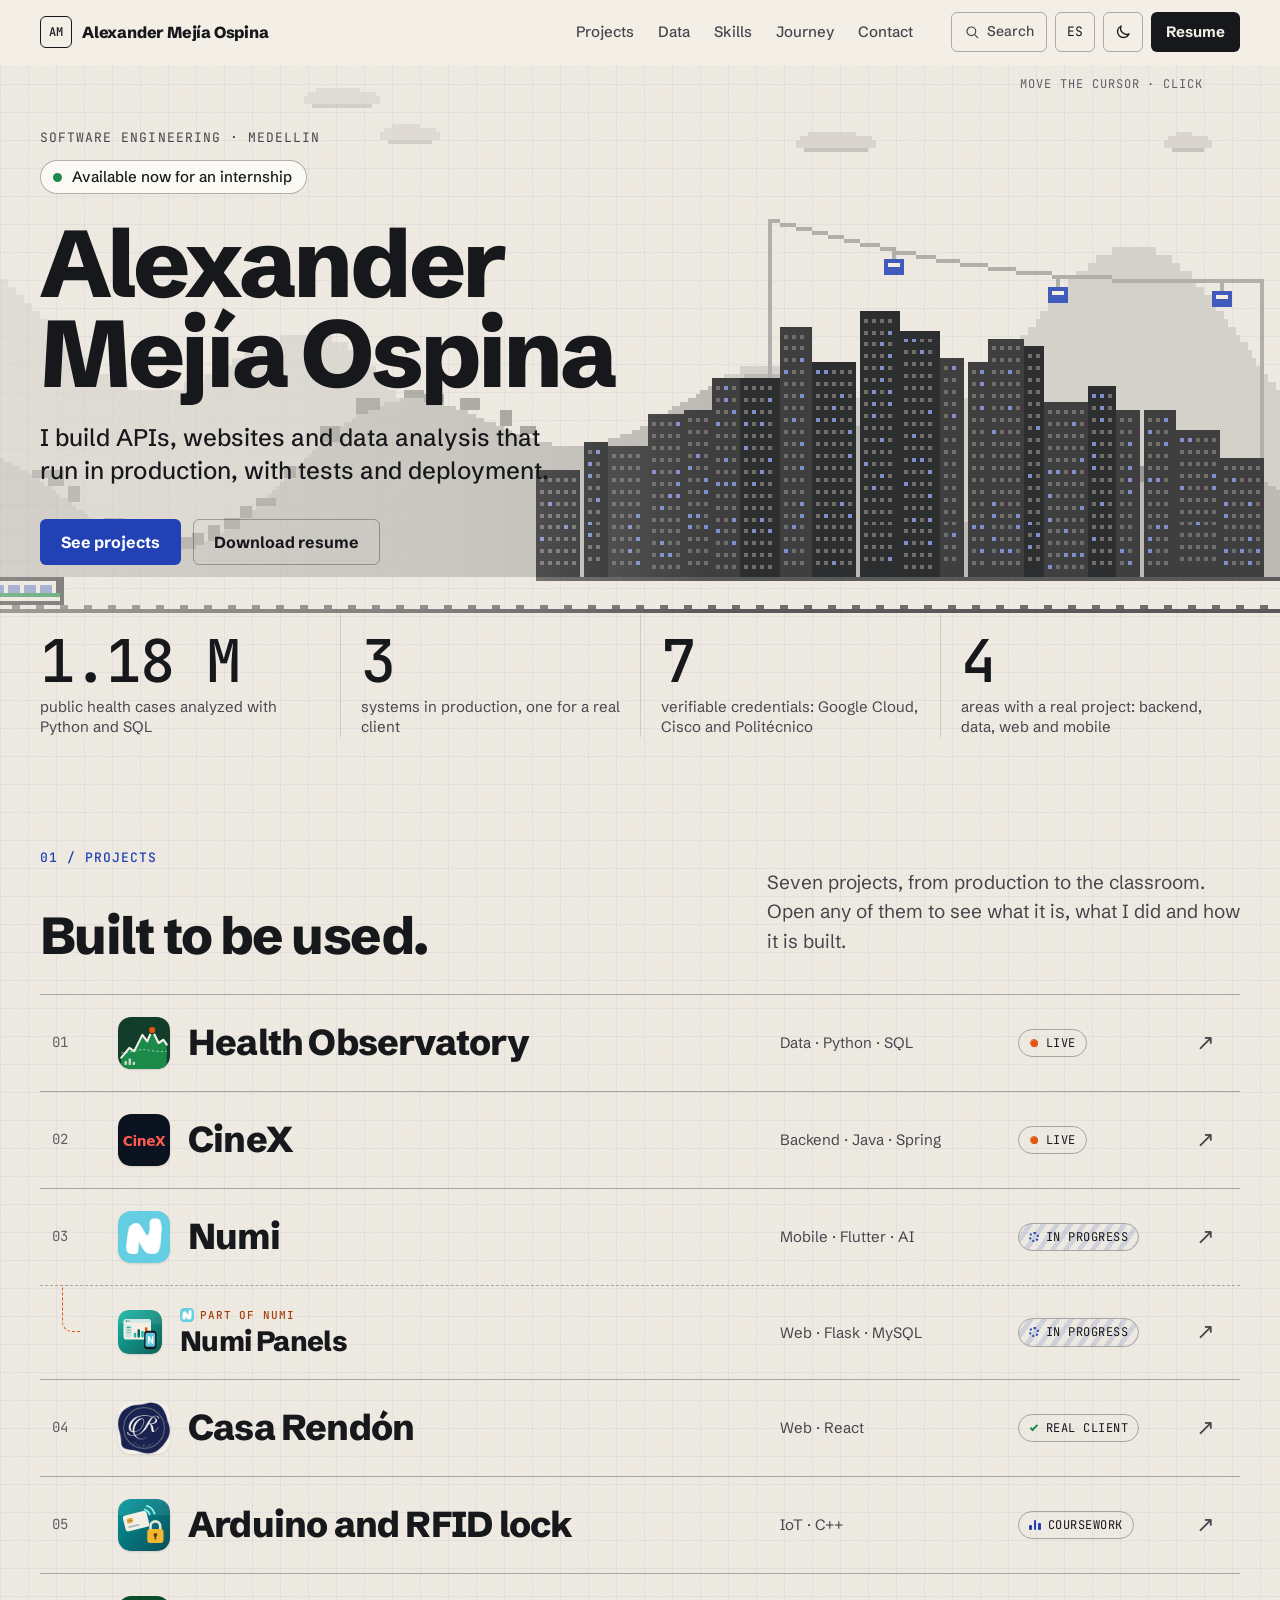
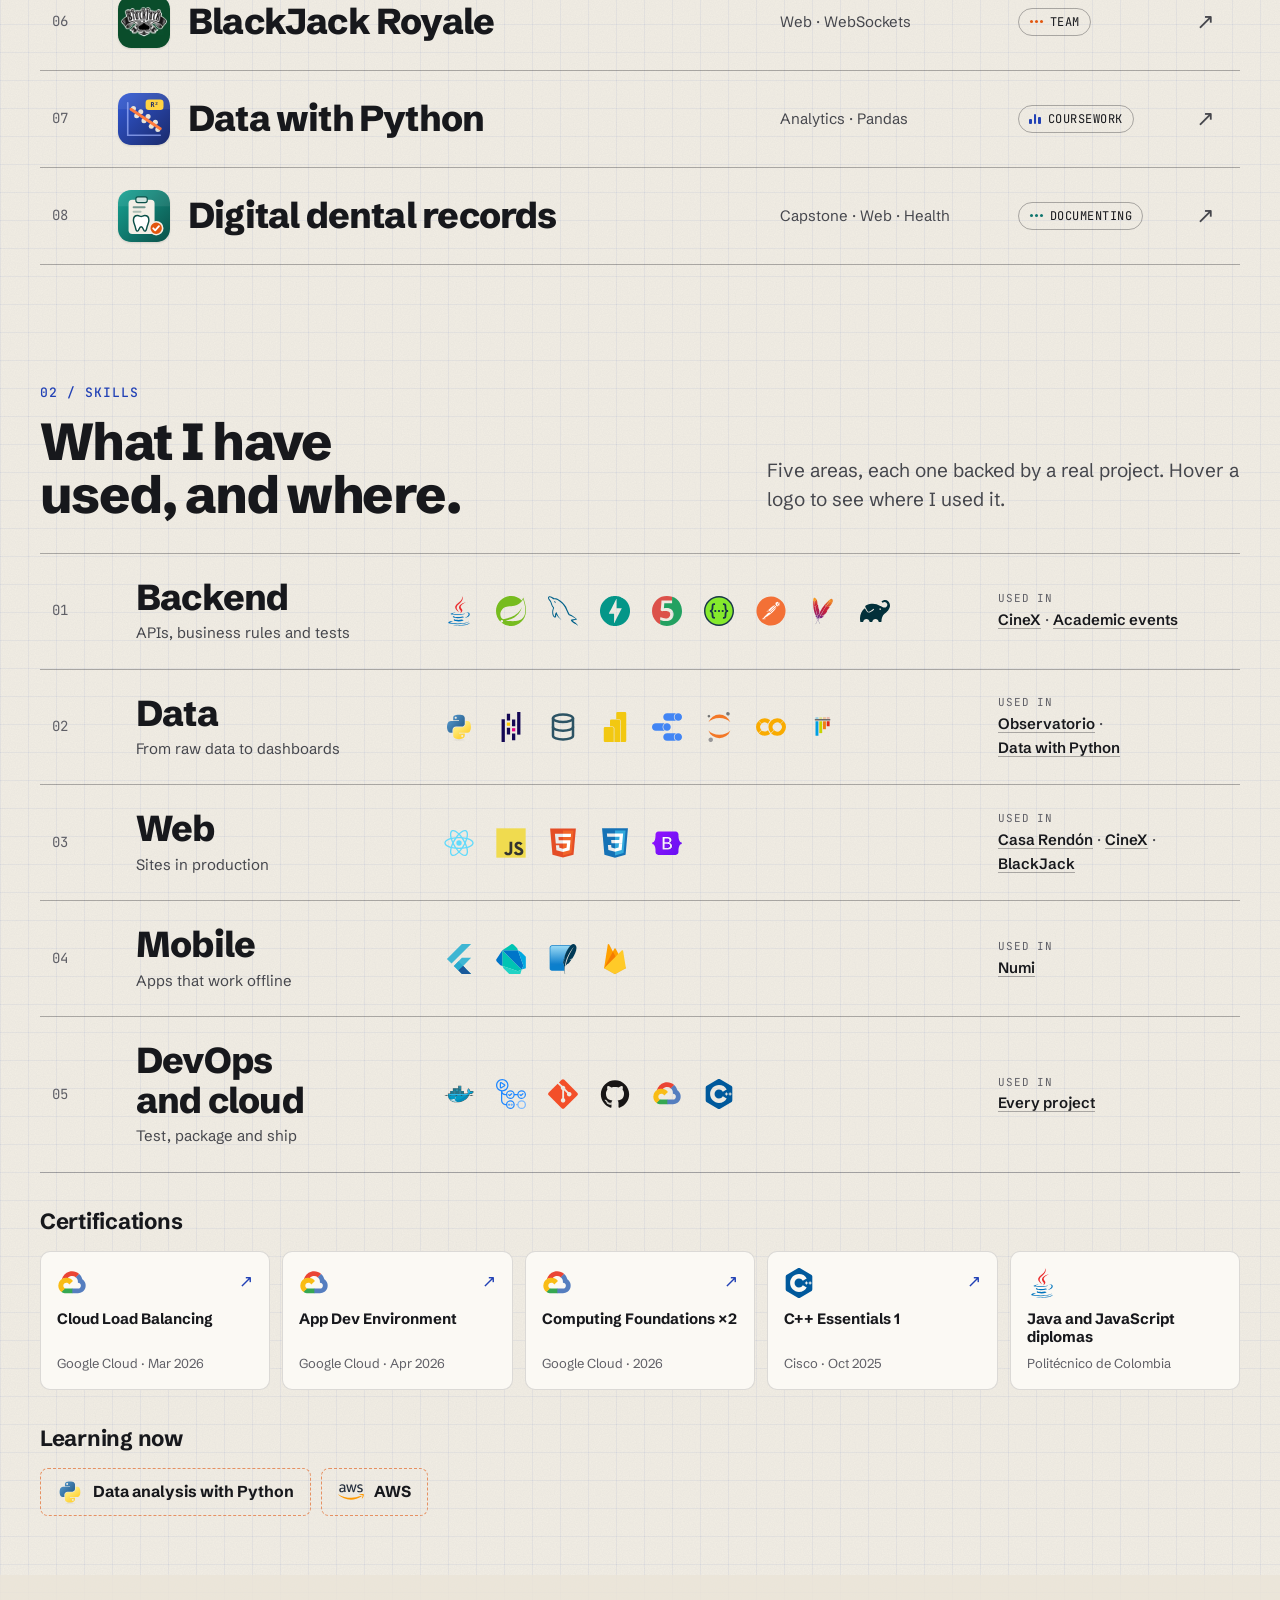
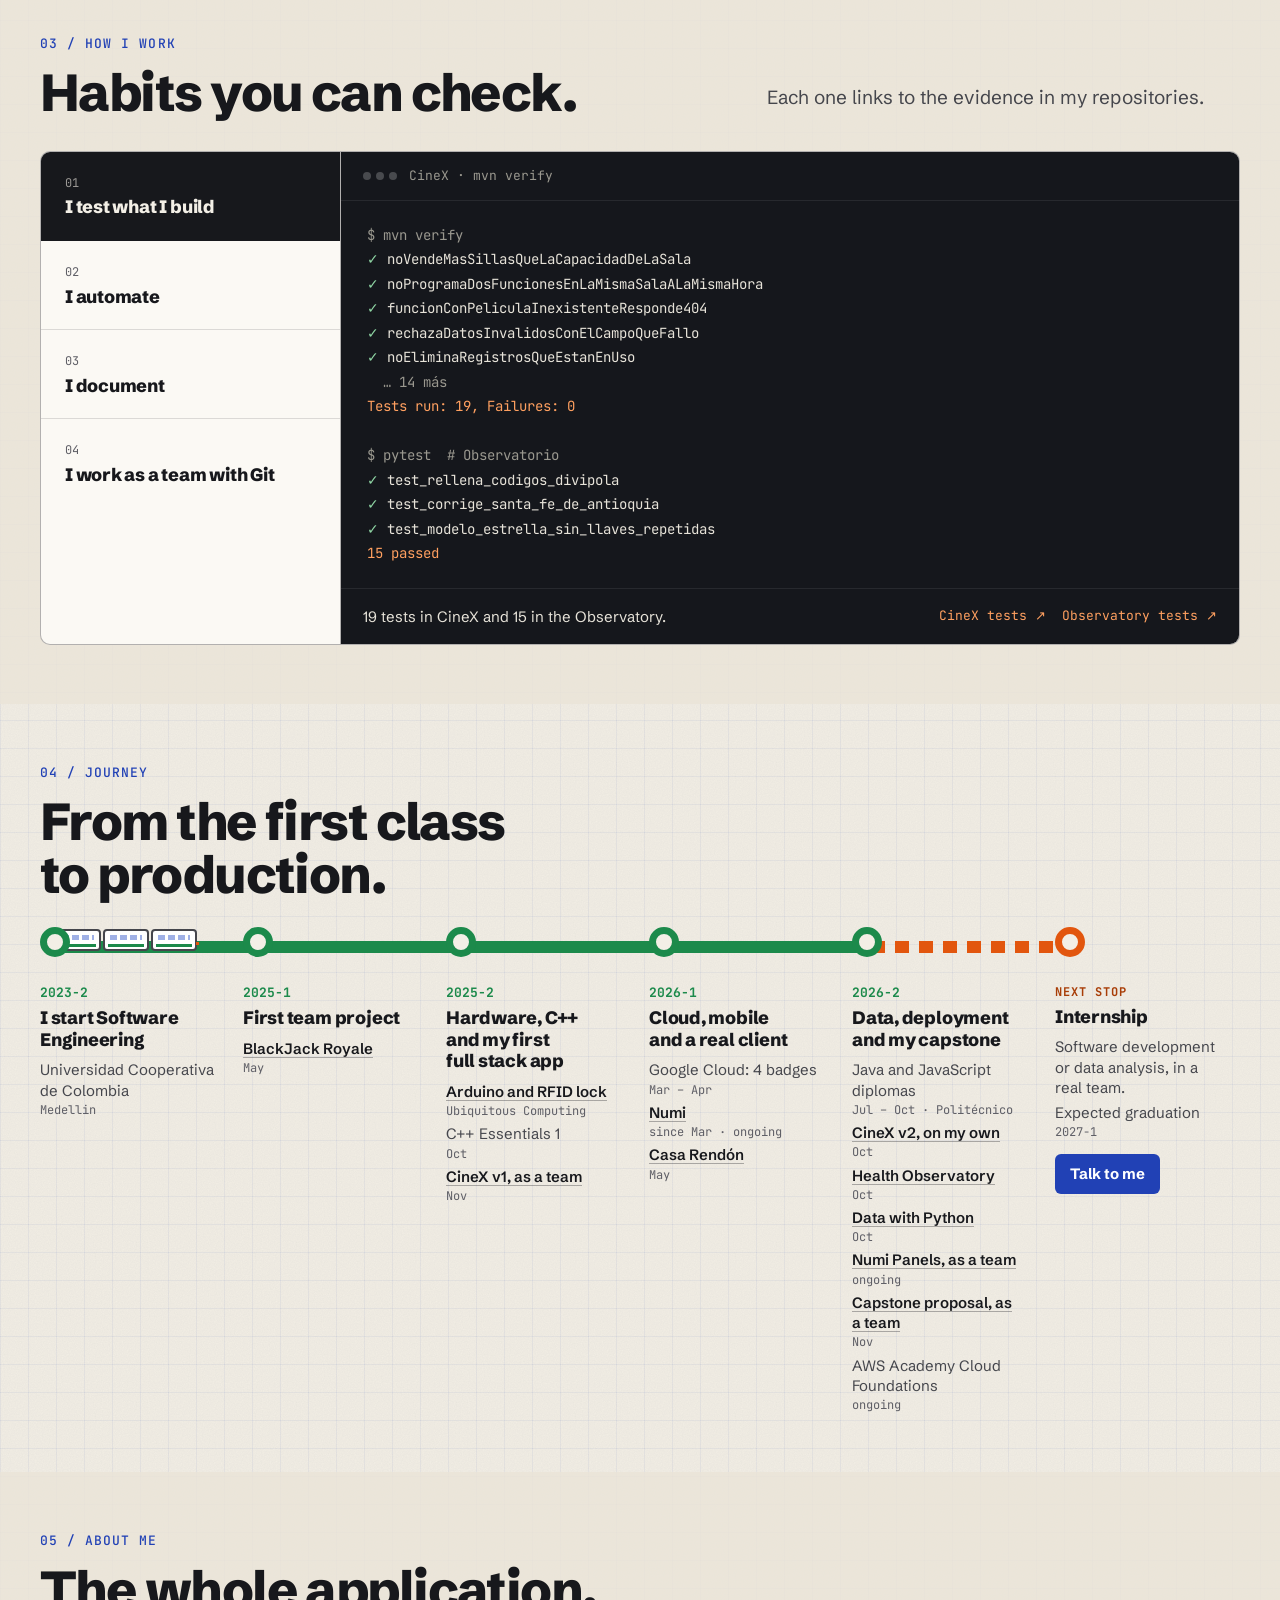
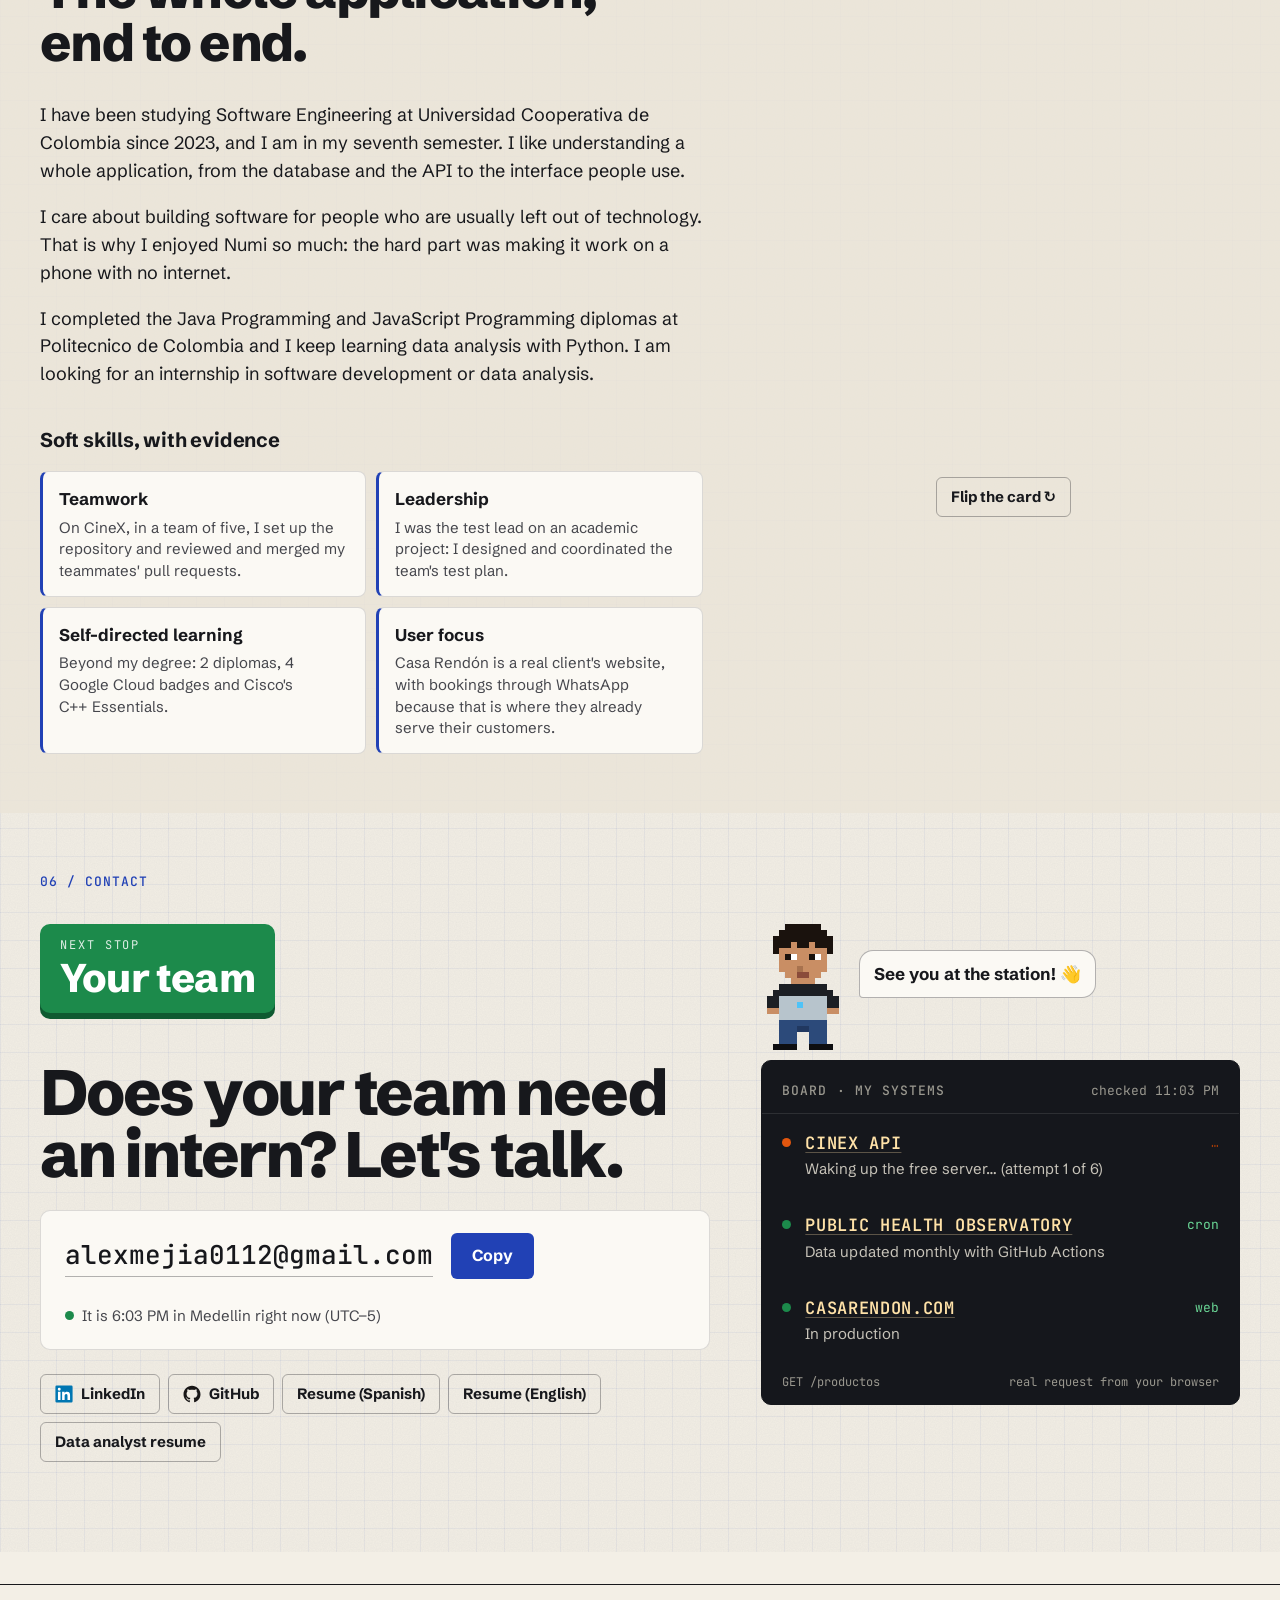
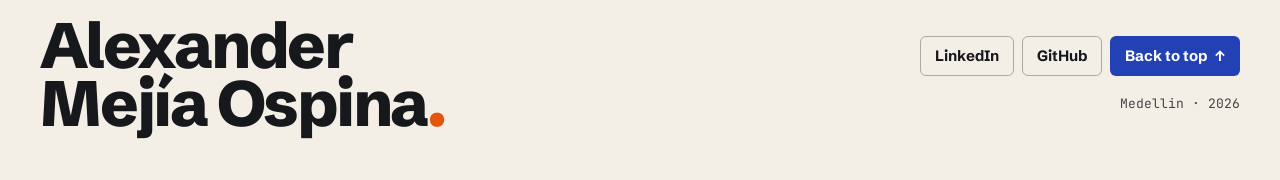
==== commit 14356979: "Miniatura nueva para compartir el portafolio" ====
--- a/index.html
+++ b/index.html
@@ -14,16 +14,16 @@
   <meta property="og:title" content="Alexander Mejía Ospina | Desarrollador full stack y datos">
   <meta property="og:description" content="Construyo APIs, sitios web y análisis de datos que funcionan en producción, con pruebas y despliegue.">
   <meta property="og:url" content="https://alexanderm-code.github.io/">
-  <meta property="og:image" content="https://alexanderm-code.github.io/assets/og.jpg?v=2026-10-31">
+  <meta property="og:image" content="https://alexanderm-code.github.io/assets/og.jpg?v=2026-11-07">
   <meta property="og:image:width" content="1200">
   <meta property="og:image:height" content="630">
-  <meta property="og:image:alt" content="Alexander Mejía Ospina, desarrollador full stack y de datos, disponible para práctica, sobre una ciudad pixel de Medellín con metro y metrocable">
+  <meta property="og:image:alt" content="Alexander Mejía Ospina, desarrollo de software y análisis de datos, disponible para práctica: los logos de sus 9 proyectos, el tablero de Power BI del Observatorio, la app Numi y CineX">
   <meta property="og:locale" content="es_CO">
   <meta property="og:locale:alternate" content="en_US">
   <meta name="twitter:card" content="summary_large_image">
   <meta name="twitter:title" content="Alexander Mejía Ospina | Desarrollador full stack y datos">
   <meta name="twitter:description" content="APIs, sitios web y análisis de datos en producción, con pruebas y despliegue.">
-  <meta name="twitter:image" content="https://alexanderm-code.github.io/assets/og.jpg?v=2026-10-31">
+  <meta name="twitter:image" content="https://alexanderm-code.github.io/assets/og.jpg?v=2026-11-07">
   <meta name="color-scheme" content="light dark">
   <meta name="theme-color" content="#f3efe6" media="(prefers-color-scheme: light)">
   <meta name="theme-color" content="#121418" media="(prefers-color-scheme: dark)">
@@ -60,7 +60,7 @@
     "@type": "Person",
     "name": "Alexander Mejía Ospina",
     "url": "https://alexanderm-code.github.io/",
-    "image": "https://alexanderm-code.github.io/assets/og.jpg?v=2026-10-31",
+    "image": "https://alexanderm-code.github.io/assets/og.jpg?v=2026-11-07",
     "jobTitle": "Estudiante de Ingeniería de Software · Desarrollador full stack en formación",
     "email": "mailto:alexmejia0112@gmail.com",
     "address": { "@type": "PostalAddress", "addressLocality": "Medellín", "addressCountry": "CO" },
